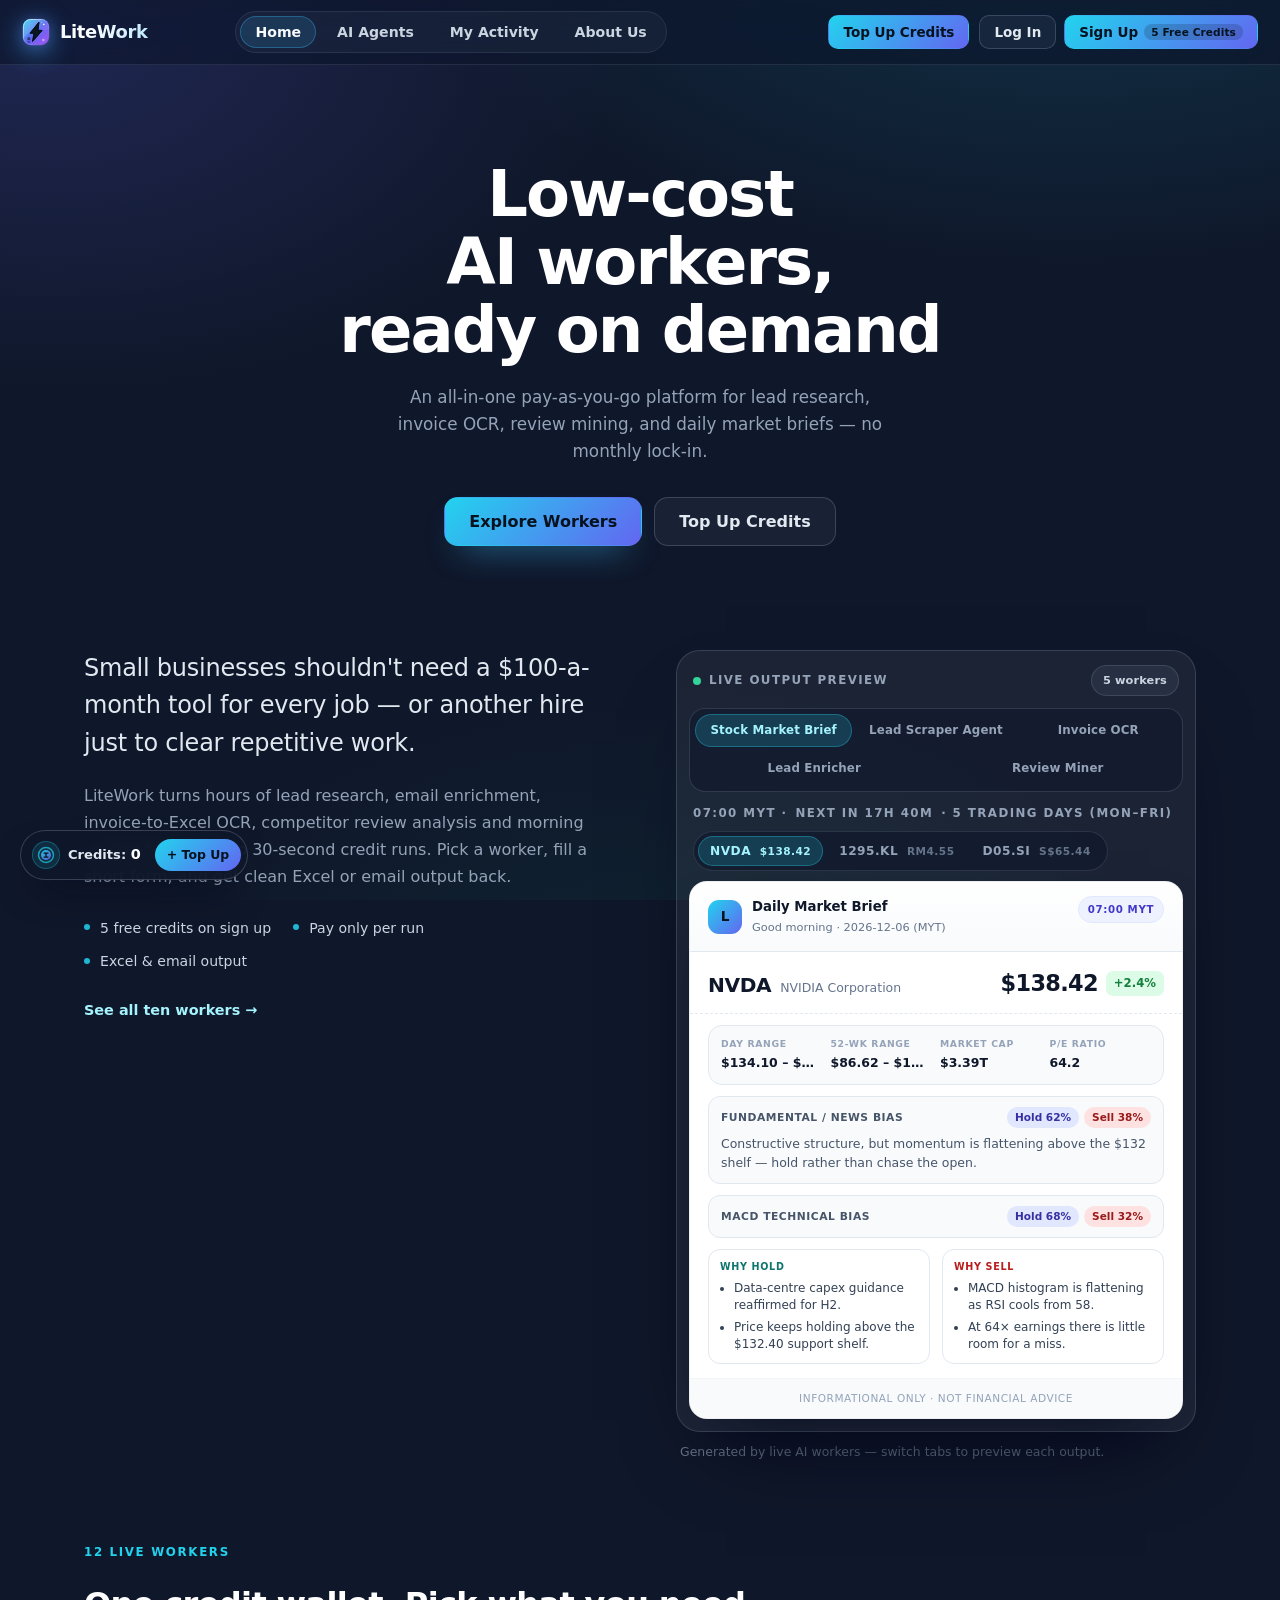
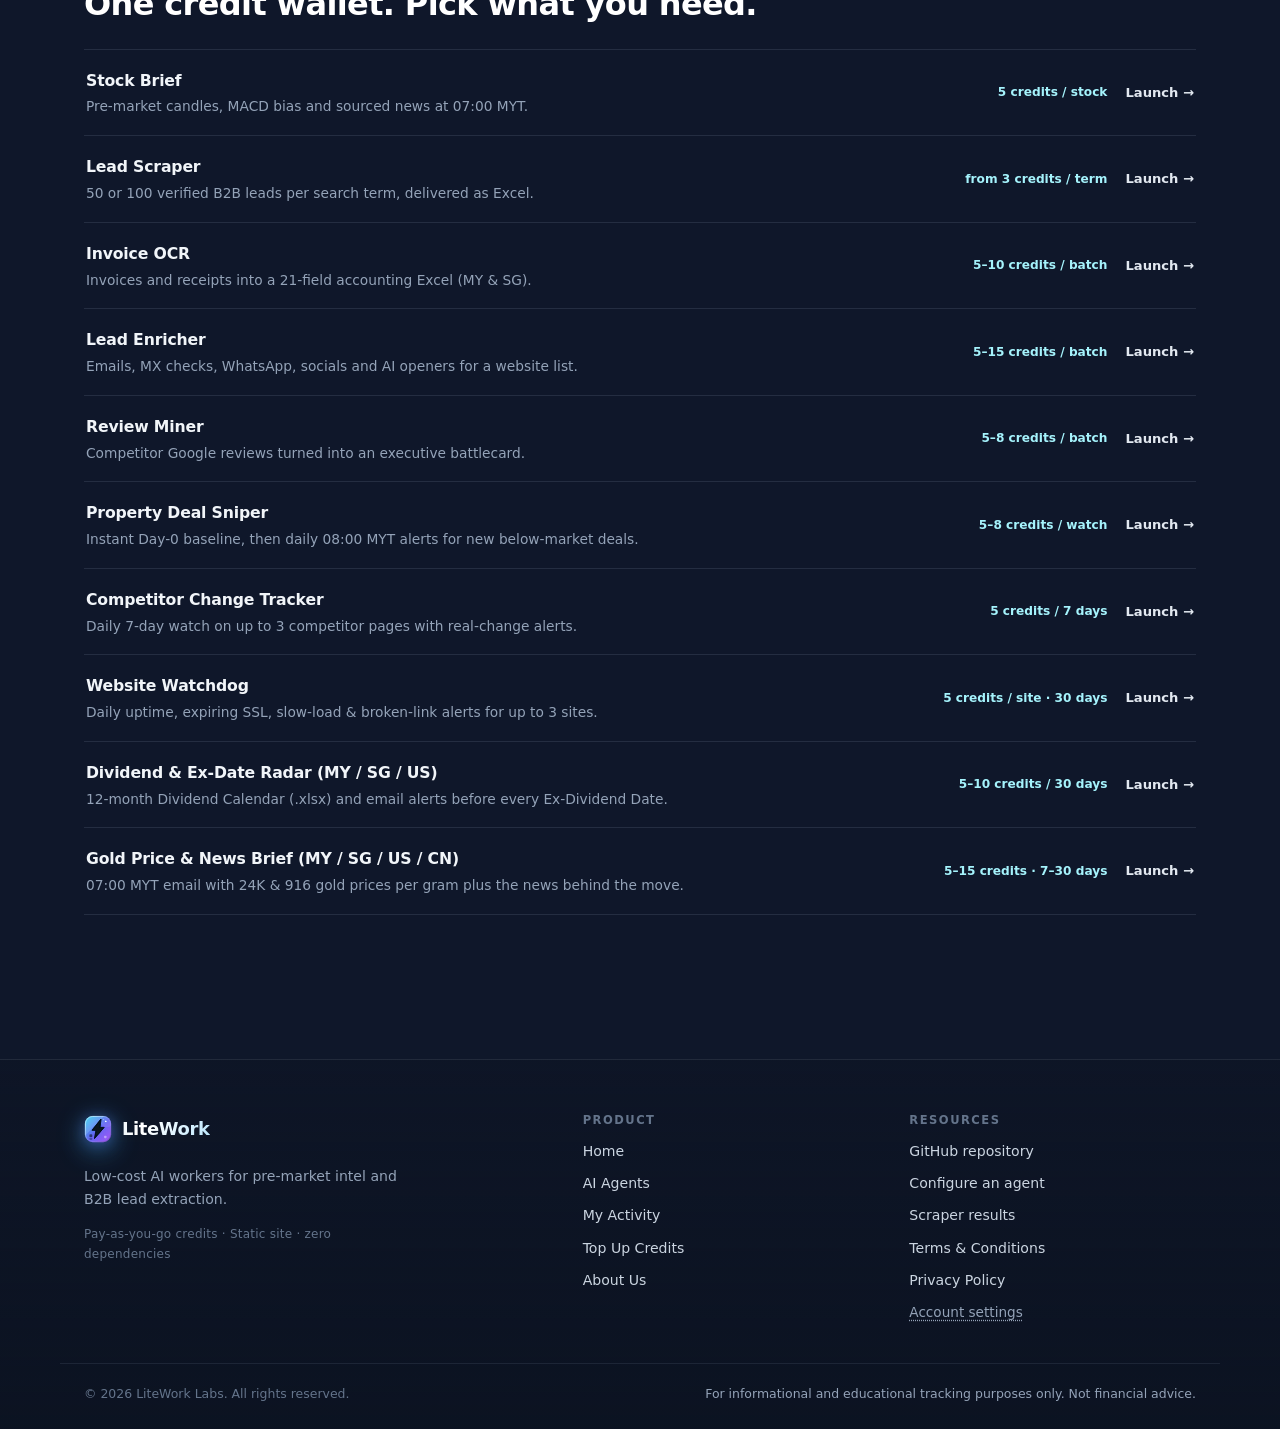
==== index.html @ c4872428 "Add Worker #12 Packaging & Shelf QC Sentinel (v60)" ====
<!DOCTYPE html>
<html lang="en">
<head>
  <meta charset="UTF-8" />
  <meta name="viewport" content="width=device-width, initial-scale=1.0, maximum-scale=1.0, user-scalable=no" />
  <title>LiteWork — Your Low-Cost AI Workforce</title>
  <meta name="description" content="LiteWork gives you five low-cost AI workers pay-as-you-go: a 07:00 MYT stock brief, a B2B lead scraper, invoice OCR, a website/email lead enricher and a competitor review miner. Credits from $5 USD, never expire." />
  <meta name="theme-color" content="#0F172A" />
  <meta property="og:title" content="LiteWork — Your Low-Cost AI Workforce" />
  <meta property="og:description" content="Five live AI workers: a 07:00 MYT stock brief, a B2B Excel lead scraper, an Invoice OCR agent, a Website & Email Lead Enricher and a Competitor Review Miner. Pay as you go with credits." />
  <meta property="og:type" content="website" />
  <link rel="stylesheet" href="styles.css?v=60" />
  <link rel="icon" href="data:image/svg+xml,%3Csvg xmlns='http://www.w3.org/2000/svg' viewBox='0 0 32 32'%3E%3Cdefs%3E%3ClinearGradient id='g' x1='0' y1='0' x2='1' y2='1'%3E%3Cstop offset='0' stop-color='%2322D3EE'/%3E%3Cstop offset='0.52' stop-color='%236366F1'/%3E%3Cstop offset='1' stop-color='%23A855F7'/%3E%3C/linearGradient%3E%3C/defs%3E%3Crect x='1' y='1' width='30' height='30' rx='9' fill='url(%23g)'/%3E%3Cpath d='M19.4 4.6 9.2 17.4h4.55L12 26.9 23 14.2h-4.7z' fill='%2307131F'/%3E%3Ccircle cx='24.9' cy='7.4' r='1.05' fill='%23E0F2FE'/%3E%3C/svg%3E" />
</head>
<body>
  <a class="skip-link" href="#main">Skip to content</a>

  <!-- ======================================================================
       Shared SVG definitions
       ====================================================================== -->
  <svg class="svg-sprite" aria-hidden="true" focusable="false" width="0" height="0">
    <defs>
      <linearGradient id="brandGrad" x1="0" y1="0" x2="1" y2="1">
        <stop offset="0" stop-color="#22D3EE" />
        <stop offset="1" stop-color="#6366F1" />
      </linearGradient>
      <linearGradient id="mascotHead" x1="0" y1="0" x2="0" y2="1">
        <stop offset="0" stop-color="#22314A" />
        <stop offset="1" stop-color="#0B1220" />
      </linearGradient>
      <linearGradient id="mascotRim" x1="0" y1="0" x2="1" y2="1">
        <stop offset="0" stop-color="#22D3EE" />
        <stop offset="0.55" stop-color="#6366F1" />
        <stop offset="1" stop-color="#10B981" />
      </linearGradient>
      <radialGradient id="mascotEye" cx="0.5" cy="0.32" r="0.78">
        <stop offset="0" stop-color="#ECFEFF" />
        <stop offset="0.55" stop-color="#22D3EE" />
        <stop offset="1" stop-color="#0EA5E9" />
      </radialGradient>
      <linearGradient id="goldGrad" x1="0" y1="0" x2="1" y2="0">
        <stop offset="0" stop-color="#F59E0B" />
        <stop offset="1" stop-color="#FCD34D" />
      </linearGradient>
      <!-- LiteWork mark: aurora glass tile + launched spark bolt -->
      <linearGradient id="lwTileGrad" x1="0" y1="0" x2="1" y2="1">
        <stop offset="0" stop-color="#22D3EE" />
        <stop offset="0.52" stop-color="#6366F1" />
        <stop offset="1" stop-color="#A855F7" />
      </linearGradient>
      <linearGradient id="lwRimGrad" x1="0" y1="0" x2="1" y2="1">
        <stop offset="0" stop-color="#F0FDFF" stop-opacity="0.9" />
        <stop offset="0.55" stop-color="#F0FDFF" stop-opacity="0.14" />
        <stop offset="1" stop-color="#0B1220" stop-opacity="0.35" />
      </linearGradient>
      <radialGradient id="lwSparkGrad" cx="0.5" cy="0.4" r="0.72">
        <stop offset="0" stop-color="#FFFFFF" />
        <stop offset="0.6" stop-color="#E0F2FE" />
        <stop offset="1" stop-color="#7DD3FC" stop-opacity="0.2" />
      </radialGradient>
      <filter id="lwMarkGlow" x="-40%" y="-40%" width="180%" height="180%">
        <feGaussianBlur stdDeviation="0.9" result="lwBlur" />
        <feMerge>
          <feMergeNode in="lwBlur" />
          <feMergeNode in="SourceGraphic" />
        </feMerge>
      </filter>
      <clipPath id="lwTileClip">
        <rect x="1" y="1" width="30" height="30" rx="9" />
      </clipPath>

      <symbol id="liteworkMark" viewBox="0 0 32 32">
        <rect x="1" y="1" width="30" height="30" rx="9" fill="url(#lwTileGrad)" />
        <g clip-path="url(#lwTileClip)">
          <path d="M1 13C1 6.4 6.4 1 13 1h10L1 24Z" fill="#FFFFFF" opacity="0.16" />
          <circle cx="26" cy="6.5" r="7.5" fill="#FFFFFF" opacity="0.08" />
        </g>
        <rect x="1.6" y="1.6" width="28.8" height="28.8" rx="8.4" fill="none" stroke="url(#lwRimGrad)" stroke-width="1" />
        <path d="M19.4 4.6 9.2 17.4h4.55L12 26.9 23 14.2h-4.7z"
              fill="#07131F" stroke="#07131F" stroke-width="0.8" stroke-linejoin="round"
              filter="url(#lwMarkGlow)" />
        <circle cx="24.9" cy="7.4" r="1.05" fill="url(#lwSparkGrad)" />
        <circle cx="22.5" cy="4.8" r="0.55" fill="#E0F2FE" opacity="0.9" />
        <rect x="6.2" y="21.9" width="3.3" height="3.3" rx="1.05" fill="#07131F" opacity="0.6" />
        <rect x="6.2" y="26" width="3.3" height="2.5" rx="0.95" fill="#07131F" opacity="0.34" />
        <rect x="22.9" y="23.6" width="2.9" height="2.9" rx="0.95" fill="#FFFFFF" opacity="0.42" />
      </symbol>
      <filter id="mascotGlow" x="-60%" y="-60%" width="220%" height="220%">
        <feGaussianBlur stdDeviation="2.4" result="blur" />
        <feMerge>
          <feMergeNode in="blur" />
          <feMergeNode in="SourceGraphic" />
        </feMerge>
      </filter>
    </defs>
  </svg>

  <!-- ======================================================================
       Sticky glass navbar
       ====================================================================== -->
  <header class="navbar" id="navbar">
    <div class="nav-inner">
      <a class="brand" href="#home" aria-label="LiteWork — home">
        <span class="brand-mark" aria-hidden="true">
          <svg viewBox="0 0 32 32" width="28" height="28">
            <use href="#liteworkMark"></use>
          </svg>
        </span>
        <span class="brand-text">LiteWork</span>
      </a>

      <nav class="nav-links" id="navLinks" aria-label="Primary">
        <a class="nav-link" href="#home" data-route="home">Home</a>
        <a class="nav-link" href="#agents" data-route="agents">AI Agents</a>
        <a class="nav-link" href="#plans" data-route="plans">My Activity</a>
        <a class="nav-link" href="#about" data-route="about">About Us</a>
        <a class="btn btn-primary btn-sm nav-cta-mobile" href="#topup">Top Up Credits</a>
      </nav>

      <div class="nav-actions">
        <a class="btn btn-primary btn-sm nav-cta" href="#topup">Top Up Credits</a>
        <button class="nav-toggle" id="navToggle" type="button" aria-label="Toggle navigation" aria-expanded="false" aria-controls="navLinks">
          <span></span><span></span><span></span>
        </button>

        <!-- Profile UI is deliberately the rightmost header item. -->
        <div class="profile-slot" id="profileSlot">
          <div class="auth-guest" id="authGuest">
            <button type="button" class="btn btn-ghost btn-sm auth-login-btn" data-auth-open="login">Log In</button>
            <button type="button" class="btn btn-primary btn-sm auth-signup-btn" data-auth-open="register">
              Sign Up
              <span class="auth-signup-free">5 Free Credits</span>
            </button>
          </div>

          <div class="auth-user" id="authUser" hidden>
            <button type="button" class="user-pill" id="accountPill" aria-haspopup="dialog" aria-label="Open profile and account settings">
              <span class="user-avatar" id="navAvatar" aria-hidden="true"></span>
              <span class="user-meta">
                <strong id="navUserName">Account</strong>
              </span>
              <span class="user-credit-badge" id="navCreditBadge">
                Credits <strong data-credit-count>0</strong>
              </span>
              <span class="user-chevron" aria-hidden="true">⌄</span>
            </button>
          </div>
        </div>
      </div>
    </div>
  </header>

  <main id="main" tabindex="-1">
    <!-- ====================================================================
         VIEW · HOME
         ==================================================================== -->
    <section class="view is-active" data-view="home" id="view-home">
      <!-- TEMPLATE 1 · original Home layout. Switch CONFIG.HOME_TEMPLATE to
           'template1' in config.js to restore this instantly. -->
      <div id="homeTemplate1" data-home-template="template1" hidden>
      <div class="hero">
        <div class="container hero-grid">
          <div class="hero-copy">
            <span class="badge-live">
              <span class="live-dot" aria-hidden="true"></span>
              <strong>5 Live Agents Ready</strong>
              <span class="badge-divider" aria-hidden="true">|</span>
              Pay-as-you-go credits
            </span>

            <h1>Your low-cost AI workforce,<br /><span class="text-grad">on demand.</span></h1>

            <p class="lead">
              Low-cost, pay-as-you-go AI workers for the repetitive back-office — lead research,
              email enrichment, invoice-to-Excel OCR, competitor review analysis and daily stock
              briefs. No hiring, no monthly SaaS retainers.
            </p>

            <div class="hero-cta">
              <a class="btn btn-primary btn-lg" href="#agents">Explore Agents</a>
              <a class="btn btn-ghost btn-lg" href="#topup">Top Up Credits</a>
            </div>

            <ul class="hero-trust">
              <li>
                <svg viewBox="0 0 20 20" width="16" height="16" aria-hidden="true"><path d="M4 10.5l4 4 8-8" fill="none" stroke="#34D399" stroke-width="2.2" stroke-linecap="round" stroke-linejoin="round"/></svg>
                5 AI workers live
              </li>
              <li>
                <svg viewBox="0 0 20 20" width="16" height="16" aria-hidden="true"><path d="M4 10.5l4 4 8-8" fill="none" stroke="#34D399" stroke-width="2.2" stroke-linecap="round" stroke-linejoin="round"/></svg>
                Credits never expire
              </li>
              <li>
                <svg viewBox="0 0 20 20" width="16" height="16" aria-hidden="true"><path d="M4 10.5l4 4 8-8" fill="none" stroke="#34D399" stroke-width="2.2" stroke-linecap="round" stroke-linejoin="round"/></svg>
                Email + Excel output
              </li>
            </ul>
          </div>

          <div class="hero-visual" data-home-preview-mount="template1">
            <div class="preview-shell" id="homePreviewHost">
              <div class="preview-head">
                <span class="preview-label"><span class="live-dot" aria-hidden="true"></span> Live output preview</span>
                <span class="mini-pill">5 workers</span>
              </div>

              <div class="home-tabs" role="tablist" aria-label="Agent output preview">
                <button type="button" class="home-tab is-active" data-home-tab="stock" role="tab" aria-selected="true">Stock Market Brief</button>
                <button type="button" class="home-tab" data-home-tab="scraper" role="tab" aria-selected="false">Lead Scraper Agent</button>
                <button type="button" class="home-tab" data-home-tab="invoice" role="tab" aria-selected="false">Invoice OCR</button>
                <button type="button" class="home-tab" data-home-tab="enricher" role="tab" aria-selected="false">Lead Enricher</button>
                <button type="button" class="home-tab" data-home-tab="review" role="tab" aria-selected="false">Review Miner</button>
              </div>

              <div class="preview-body">
              <div class="home-pane" data-home-pane="stock">
                <div class="preview-subhead">
                  <span class="preview-label">07:00 MYT · <span id="nextBriefIn">next brief soon</span> · 5 trading days (Mon–Fri)</span>
                  <div class="brief-tabs" role="tablist" aria-label="Preview a ticker">
                    <button type="button" class="brief-tab is-active" data-preview-tab="NVDA" role="tab" aria-selected="true">NVDA <span class="brief-tab-price">$138.42</span></button>
                    <button type="button" class="brief-tab" data-preview-tab="1295.KL" role="tab" aria-selected="false">1295.KL <span class="brief-tab-price">RM4.55</span></button>
                    <button type="button" class="brief-tab" data-preview-tab="D05.SI" role="tab" aria-selected="false">D05.SI <span class="brief-tab-price">S$65.44</span></button>
                  </div>
                </div>
                <div id="homeBrief" aria-live="polite"></div>
              </div>

              <div class="home-pane" data-home-pane="scraper" hidden>
                <div class="home-scrape">
                  <div class="home-scrape-head">
                    <div class="home-scrape-title">
                      <strong>LiteWork_Leads_sample.xlsx</strong>
                      <span>50–100 leads/term · up to 500 · 4 columns</span>
                    </div>
                    <span class="mini-pill mini-pill-emerald">100% · ready</span>
                  </div>
                  <div class="home-progress"><span></span></div>
                  <div class="table-scroll">
                    <table class="leads-table home-leads">
                      <thead>
                        <tr>
                          <th>Company Name</th><th>Phone Number</th><th>Website</th><th>City</th>
                        </tr>
                      </thead>
                      <tbody>
                        <tr><td class="cell-strong">Meridian Precision Sdn Bhd</td><td>+60 3 2288 4410</td><td>meridianprecision.com.my</td><td>Shah Alam</td></tr>
                        <tr><td class="cell-strong">Apex CNC Machining</td><td>+60 4 615 2200</td><td>apexcnc.com.my</td><td>Penang</td></tr>
                        <tr><td class="cell-strong">Summit Automation</td><td>+60 3 7721 9080</td><td>summitauto.com.my</td><td>Kuala Lumpur</td></tr>
                        <tr><td class="cell-strong">Cobalt Packaging Works</td><td>+60 7 558 3140</td><td>cobaltpack.com.my</td><td>Johor Bahru</td></tr>
                        <tr><td class="cell-strong">Lumen Medical Supply</td><td>+60 3 6201 4477</td><td>lumenmed.com.my</td><td>Petaling Jaya</td></tr>
                      </tbody>
                    </table>
                  </div>
                  <p class="preview-fine">5 of 500 rows · 50–100 leads per term · downloads as .xlsx</p>
                </div>
              </div>

              <div class="home-pane" data-home-pane="invoice" hidden>
                <div class="home-scrape">
                  <div class="home-scrape-head">
                    <div class="home-scrape-title">
                      <strong>LiteWork_Xero_Bills_sample.xlsx</strong>
                      <span>Sample for Xero Bills Import</span>
                      <span class="home-scrape-meta">11 Xero columns · Single sheet (also supports Standard 21-field MY/SG & SQL Account / AutoCount)</span>
                    </div>
                    <span class="mini-pill mini-pill-emerald">Xero ready</span>
                  </div>
                  <div class="home-progress"><span></span></div>
                  <div class="table-scroll">
                    <table class="leads-table home-leads xero-home-table">
                      <thead>
                        <tr>
                          <th>*ContactName</th><th>*InvoiceNumber</th><th>*InvoiceDate</th><th>*DueDate</th><th>Reference</th><th>*Description</th><th>*Quantity</th><th>*UnitAmount</th><th>*TaxType</th><th>Currency</th>
                        </tr>
                      </thead>
                      <tbody>
                        <tr><td class="cell-strong">Apex Packaging Sdn Bhd</td><td>INV-2026-001</td><td>2026-11-10</td><td>2026-12-10</td><td>PO-LW-8801</td><td>Corrugated Shipping Box (Carton of 50)</td><td>10</td><td>85.00</td><td>SST @ 8%</td><td>MYR</td></tr>
                        <tr><td class="cell-strong">CloudNova Technologies Pte Ltd</td><td>CNV-2026-4419</td><td>2026-11-15</td><td>2026-11-15</td><td>PO-LW-8812</td><td>Managed Cloud VPS Cluster (Monthly)</td><td>1</td><td>240.00</td><td>GST @ 9%</td><td>SGD</td></tr>
                        <tr><td class="cell-strong">CloudNova Technologies Pte Ltd</td><td>CNV-2026-4419</td><td>2026-11-15</td><td>2026-11-15</td><td>PO-LW-8812</td><td>Discount / Rounding</td><td>1</td><td>-20.00</td><td>Tax Exempt</td><td>SGD</td></tr>
                        <tr><td class="cell-strong">Pacific Tech Solutions LLC</td><td>PT-2026-9032</td><td>2026-11-19</td><td>2026-12-19</td><td>PO-US-2026-17</td><td>Enterprise API License (Annual)</td><td>1</td><td>490.00</td><td>Zero Rated</td><td>USD</td></tr>
                      </tbody>
                    </table>
                  </div>
                  <p class="preview-fine">Sample output for Xero use · Switch to Standard or SQL Account / AutoCount in the launcher</p>
                </div>
              </div>

              <div class="home-pane" data-home-pane="enricher" hidden>
                <div class="home-scrape">
                  <div class="home-scrape-head">
                    <div class="home-scrape-title">
                      <strong>LiteWork_Enriched_Leads_sample.xlsx</strong>
                      <span>120 sites · +10 columns · 1.4 MB</span>
                    </div>
                    <span class="mini-pill mini-pill-emerald">100% · ready</span>
                  </div>
                  <div class="home-progress"><span></span></div>
                  <div class="table-scroll">
                    <table class="leads-table home-leads">
                      <thead>
                        <tr>
                          <th>Company</th><th>Website Status</th><th>Primary Email</th><th>MX Verified</th><th>WhatsApp Link</th><th>Outreach Opener</th>
                        </tr>
                      </thead>
                      <tbody>
                        <tr><td class="cell-strong">Meridian Precision Sdn Bhd</td><td>Live</td><td>sales@meridianprecision.com.my</td><td>Valid MX</td><td>wa.me/60123884410</td><td>Cut packaging lead times…</td></tr>
                        <tr><td class="cell-strong">Apex CNC Machining</td><td>Live</td><td>enquiry@apexcnc.com.my</td><td>Valid MX</td><td>wa.me/60162207712</td><td>Hold tighter tolerances…</td></tr>
                        <tr><td class="cell-strong">Summit Automation</td><td>Live</td><td>hello@summitauto.com.my</td><td>Valid MX</td><td>—</td><td>Automate your line…</td></tr>
                        <tr><td class="cell-strong">Cobalt Packaging Works</td><td>Live</td><td>—</td><td>No MX</td><td>—</td><td>—</td></tr>
                        <tr><td class="cell-strong">Lumen Medical Supply</td><td>Live</td><td>procurement@lumenmed.com.my</td><td>Valid MX</td><td>wa.me/60114029981</td><td>Faster medical supply…</td></tr>
                      </tbody>
                    </table>
                  </div>
                  <p class="preview-fine">5 of 120 rows · downloads as .xlsx</p>
                </div>
              </div>

              <div class="home-pane" data-home-pane="review" hidden>
                <div class="home-scrape">
                  <div class="home-scrape-head">
                    <div class="home-scrape-title">
                      <strong>LiteWork_Review_Battlecard_sample.xlsx</strong>
                      <span>4 competitors · 3 sheets · 812 reviews</span>
                    </div>
                    <span class="mini-pill mini-pill-emerald">100% · ready</span>
                  </div>
                  <div class="home-progress"><span></span></div>
                  <div class="table-scroll">
                    <table class="leads-table home-leads">
                      <thead>
                        <tr>
                          <th>Competitor</th><th>Avg Rating</th><th>Top Complaint Themes</th><th>Biggest Vulnerability</th><th>Sales Counter-Pitch</th>
                        </tr>
                      </thead>
                      <tbody>
                        <tr><td class="cell-strong">ABC Dental Clinic</td><td>3.9★</td><td>Long waits · Price shocks</td><td>No transparent quotes</td><td>Fixed-price plans up front</td></tr>
                        <tr><td class="cell-strong">Bright Smile JB</td><td>4.1★</td><td>Rushed consults</td><td>Weak follow-up</td><td>Free 14-day review</td></tr>
                        <tr><td class="cell-strong">SmileWorks Lab</td><td>3.6★</td><td>Hidden lab fees</td><td>Billing surprises</td><td>All-inclusive pricing</td></tr>
                        <tr><td class="cell-strong">City Dental Group</td><td>4.4★</td><td>Weekend unavailability</td><td>No weekend slots</td><td>Saturday openings</td></tr>
                      </tbody>
                    </table>
                  </div>
                  <p class="preview-fine">4 of 4 competitors · downloads as .xlsx</p>
                </div>
              </div>
              </div>
            </div>
            <p class="preview-note">Generated by live AI workers — switch tabs to preview each output.</p>
          </div>
        </div>
      </div>

      <div class="container">
        <div class="stats-band">
          <div class="stat">
            <span class="stat-value">5</span>
            <span class="stat-label">Live agents</span>
          </div>
          <div class="stat">
            <span class="stat-value">07:00</span>
            <span class="stat-label">MYT brief</span>
          </div>
          <div class="stat">
            <span class="stat-value">500</span>
            <span class="stat-label">Leads per run</span>
          </div>
          <div class="stat">
            <span class="stat-value">5–15 <em>credits</em></span>
            <span class="stat-label">Per run</span>
          </div>
        </div>
      </div>

      <section class="section" aria-labelledby="whatTitle">
        <div class="container">
          <div class="section-head">
            <span class="eyebrow">What LiteWork is · Why LiteWork</span>
            <h2 id="whatTitle">AI workers for the repetitive back-office.</h2>
            <p>
              LiteWork gives you a small roster of specialized AI workers you pay for by the task —
              lead research, email enrichment, invoice-to-Excel OCR, competitor review analysis and
              daily stock briefs. Hire them in seconds, get structured results back by email and
              Excel, and never sign up for a monthly SaaS retainer again.
            </p>
          </div>

          <div class="why-grid">
            <article class="why-card">
              <span class="why-icon" aria-hidden="true">💳</span>
              <h3>Pay Only When You Run</h3>
              <p>No monthly subscriptions or auto-renewals — and your credits never expire.</p>
            </article>
            <article class="why-card">
              <span class="why-icon" aria-hidden="true">⚡</span>
              <h3>Hours of Manual Work in Minutes</h3>
              <p>Turn messy PDFs, Google Maps searches and websites into clean Excel sheets.</p>
            </article>
            <article class="why-card">
              <span class="why-icon" aria-hidden="true">🧩</span>
              <h3>Zero Prompt Engineering</h3>
              <p>Fill in a 30-second form and get structured <code>.xlsx</code> files emailed straight to your inbox.</p>
            </article>
            <article class="why-card">
              <span class="why-icon" aria-hidden="true">🎁</span>
              <h3>Start Free</h3>
              <p>Every new account gets 5 free credits to test any worker.</p>
            </article>
          </div>
        </div>
      </section>

      <section class="section" aria-labelledby="howTitle">
        <div class="container">
          <div class="section-head">
            <span class="eyebrow">How it works</span>
            <h2 id="howTitle">Any agent in three steps.</h2>
            <p>Credits are the only currency. No subscriptions.</p>
          </div>

          <div class="steps-grid steps-grid-3">
            <article class="step-card">
              <span class="step-index">01</span>
              <span class="step-icon" aria-hidden="true">
                <svg viewBox="0 0 24 24" width="22" height="22" fill="none" stroke="#22D3EE" stroke-width="1.8" stroke-linecap="round" stroke-linejoin="round">
                  <rect x="3" y="6" width="18" height="13" rx="3" /><path d="M3 10h18" /><circle cx="17" cy="14.5" r="1.4" />
                </svg>
              </span>
              <h3>Top up credits</h3>
              <p>Buy any USD pack once.</p>
              <span class="mini-pill">From $5</span>
            </article>

            <article class="step-card">
              <span class="step-index">02</span>
              <span class="step-icon" aria-hidden="true">
                <svg viewBox="0 0 24 24" width="22" height="22" fill="none" stroke="#818CF8" stroke-width="1.8" stroke-linecap="round" stroke-linejoin="round">
                  <path d="M4 7h16M4 12h16M4 17h16" /><circle cx="8" cy="7" r="2" /><circle cx="15" cy="12" r="2" /><circle cx="10" cy="17" r="2" />
                </svg>
              </span>
              <h3>Pick an agent</h3>
              <p>Tickers, terms, invoices or competitor URLs.</p>
              <span class="mini-pill">5 live agents</span>
            </article>

            <article class="step-card">
              <span class="step-index">03</span>
              <span class="step-icon" aria-hidden="true">
                <svg viewBox="0 0 24 24" width="22" height="22" fill="none" stroke="#34D399" stroke-width="1.8" stroke-linecap="round" stroke-linejoin="round">
                  <rect x="3" y="5" width="18" height="14" rx="2.5" /><path d="M3.5 6.5L12 13l8.5-6.5" />
                </svg>
              </span>
              <h3>Receive output</h3>
              <p>07:00 MYT email or .xlsx.</p>
              <span class="mini-pill">Email + Excel</span>
            </article>
          </div>
        </div>
      </section>

      <div class="container">
        <div class="cta-band">
          <div>
            <h2>Five agents. One credit wallet.</h2>
            <p>Start with $5. Add agents when the workload grows.</p>
          </div>
          <div class="cta-band-actions">
            <a class="btn btn-primary btn-lg" href="#agents">Explore Agents</a>
            <a class="btn btn-ghost btn-lg" href="#topup">Top Up Credits</a>
          </div>
        </div>
      </div>
      </div><!-- /homeTemplate1 -->

      <!-- TEMPLATE 2 · calm editorial layout (default via CONFIG.HOME_TEMPLATE) -->
      <div id="homeTemplate2" data-home-template="template2" hidden>
        <section class="home2-hero">
          <div class="container home2-hero-inner">
            <h1 class="home2-title">Low-cost AI workers,<br />ready on demand</h1>
            <p class="home2-lede">
              An all-in-one pay-as-you-go platform for lead research, invoice OCR,
              review mining, and daily market briefs — no monthly lock-in.
            </p>
            <div class="home2-cta">
              <a class="btn btn-primary btn-lg" href="#agents">Explore Workers</a>
              <a class="btn btn-ghost btn-lg" href="#topup">Top Up Credits</a>
            </div>
          </div>
        </section>

        <section class="home2-split">
          <div class="container home2-split-grid">
            <div class="home2-prose">
              <p class="home2-lead">
                Small businesses shouldn't need a $100-a-month tool for every job — or another
                hire just to clear repetitive work.
              </p>
              <p class="home2-body">
                LiteWork turns hours of lead research, email enrichment, invoice-to-Excel OCR,
                competitor review analysis and morning market tracking into 30-second credit
                runs. Pick a worker, fill a short form, and get clean Excel or email output back.
              </p>
              <ul class="home2-facts">
                <li>5 free credits on sign up</li>
                <li>Pay only per run</li>
                <li>Excel & email output</li>
              </ul>
              <a class="home2-textlink" href="#agents">See all ten workers →</a>
            </div>

            <div class="home2-preview">
              <div data-home-preview-mount="template2"></div>
              <p class="preview-note home2-preview-note">
                Generated by live AI workers — switch tabs to preview each output.
              </p>
            </div>
          </div>
        </section>

        <section class="home2-index">
          <div class="container">
            <div class="home2-index-head">
              <span class="eyebrow">12 Live Workers</span>
              <h2>One credit wallet. Pick what you need.</h2>
            </div>

            <ul class="home2-worker-list">
              <li>
                <div class="home2-worker-copy">
                  <strong>Stock Brief</strong>
                  <span>Pre-market candles, MACD bias and sourced news at 07:00 MYT.</span>
                </div>
                <span class="home2-cost">5 credits / stock</span>
                <a class="home2-launch" href="#agents">Launch →</a>
              </li>
              <li>
                <div class="home2-worker-copy">
                  <strong>Lead Scraper</strong>
                  <span>50 or 100 verified B2B leads per search term, delivered as Excel.</span>
                </div>
                <span class="home2-cost">from 3 credits / term</span>
                <a class="home2-launch" href="#agents">Launch →</a>
              </li>
              <li>
                <div class="home2-worker-copy">
                  <strong>Invoice OCR</strong>
                  <span>Invoices and receipts into a 21-field accounting Excel (MY & SG).</span>
                </div>
                <span class="home2-cost">5–10 credits / batch</span>
                <a class="home2-launch" href="#agents">Launch →</a>
              </li>
              <li>
                <div class="home2-worker-copy">
                  <strong>Lead Enricher</strong>
                  <span>Emails, MX checks, WhatsApp, socials and AI openers for a website list.</span>
                </div>
                <span class="home2-cost">5–15 credits / batch</span>
                <a class="home2-launch" href="#agents">Launch →</a>
              </li>
              <li>
                <div class="home2-worker-copy">
                  <strong>Review Miner</strong>
                  <span>Competitor Google reviews turned into an executive battlecard.</span>
                </div>
                <span class="home2-cost">5–8 credits / batch</span>
                <a class="home2-launch" href="#agents">Launch →</a>
              </li>
              <li>
                <div class="home2-worker-copy">
                  <strong>Property Deal Sniper</strong>
                  <span>Instant Day-0 baseline, then daily 08:00 MYT alerts for new below-market deals.</span>
                </div>
                <span class="home2-cost">5–8 credits / watch</span>
                <a class="home2-launch" href="#agents">Launch →</a>
              </li>
              <li>
                <div class="home2-worker-copy">
                  <strong>Competitor Change Tracker</strong>
                  <span>Daily 7-day watch on up to 3 competitor pages with real-change alerts.</span>
                </div>
                <span class="home2-cost">5 credits / 7 days</span>
                <a class="home2-launch" href="#agents">Launch →</a>
              </li>
              <li>
                <div class="home2-worker-copy">
                  <strong>Website Watchdog</strong>
                  <span>Daily uptime, expiring SSL, slow-load &amp; broken-link alerts for up to 3 sites.</span>
                </div>
                <span class="home2-cost">5 credits / site · 30 days</span>
                <a class="home2-launch" href="#agents">Launch →</a>
              </li>
              <li>
                <div class="home2-worker-copy">
                  <strong>Dividend &amp; Ex-Date Radar (MY / SG / US)</strong>
                  <span>12-month Dividend Calendar (.xlsx) and email alerts before every Ex-Dividend Date.</span>
                </div>
                <span class="home2-cost">5–10 credits / 30 days</span>
                <a class="home2-launch" href="#agents">Launch →</a>
              </li>
              <li>
                <div class="home2-worker-copy">
                  <strong>Gold Price & News Brief (MY / SG / US / CN)</strong>
                  <span>07:00 MYT email with 24K & 916 gold prices per gram plus the news behind the move.</span>
                </div>
                <span class="home2-cost">5–15 credits · 7–30 days</span>
                <a class="home2-launch" href="#agents">Launch →</a>
              </li>
            </ul>
          </div>
        </section>
      </div><!-- /homeTemplate2 -->

      <!-- TEMPLATE 3 · high-craft product-first layout (default via CONFIG.HOME_TEMPLATE) -->
      <div id="homeTemplate3" data-home-template="template3" hidden>
        <section class="t3-hero">
          <div class="container t3-hero-inner">
            <div class="t3-kicker">
              <span class="t3-dot" aria-hidden="true"></span>
              <span>Pay-as-you-go AI workforce · 12 live workers</span>
            </div>

            <h1 class="t3-title">
              Specialized AI workers,<br />
              <span class="t3-title-muted">paid only by the run.</span>
            </h1>

            <p class="t3-lede">
              Run B2B lead scraping, email enrichment, invoice-to-Excel OCR, review mining,
              property deal alerts, and morning stock briefs in 30 seconds — with zero monthly lock-in.
            </p>

            <div class="t3-actions">
              <a class="btn btn-primary btn-lg t3-cta-primary" href="#agents">Explore 10 Workers</a>
              <button type="button" class="btn btn-ghost btn-lg t3-cta-secondary t3-btn-guest" data-auth-open="register">Start with 5 Free Credits</button>
              <a class="btn btn-ghost btn-lg t3-cta-secondary t3-btn-authed" href="#topup">Top Up Credits</a>
              <a class="t3-cta-link t3-btn-guest" href="#topup">Top Up Credits →</a>
            </div>

            <ul class="t3-proof" aria-label="Platform highlights">
              <li>12 Live Workers</li>
              <li>No Monthly Lock-In</li>
              <li>Excel &amp; Email Output</li>
              <li>Credits Never Expire</li>
            </ul>
          </div>
        </section>

        <section class="t3-showcase" aria-label="Interactive live output preview">
          <div class="container">
            <div class="t3-window">
              <div class="t3-window-bar">
                <div class="t3-window-dots" aria-hidden="true">
                  <span></span><span></span><span></span>
                </div>
                <span class="t3-window-title">litework.output — live format preview</span>
                <span class="t3-window-meta">5 workers · .xlsx &amp; email</span>
              </div>
              <div class="t3-window-body" data-home-preview-mount="template3"></div>
            </div>
            <p class="t3-window-foot">
              Real formats delivered by LiteWork workers — switch tabs above to inspect US, Bursa MY &amp; SGX stock briefs, B2B lead workbooks, Xero-ready invoices, enriched domains, and competitor battlecards.
            </p>
          </div>
        </section>

        <section class="t3-how" aria-label="How LiteWork works">
          <div class="container">
            <div class="t3-steps">
              <div class="t3-step">
                <span class="t3-step-num">01</span>
                <div class="t3-step-copy">
                  <h3>Pick a worker</h3>
                  <p>Choose from nine specialized runs across sales, finance, market intelligence, property, and operations.</p>
                </div>
              </div>
              <div class="t3-step">
                <span class="t3-step-num">02</span>
                <div class="t3-step-copy">
                  <h3>Configure in 30s</h3>
                  <p>Enter tickers, search terms, URLs, or drop up to 15 invoices — no prompt engineering required.</p>
                </div>
              </div>
              <div class="t3-step">
                <span class="t3-step-num">03</span>
                <div class="t3-step-copy">
                  <h3>Receive Excel &amp; Email</h3>
                  <p>Download structured <code>.xlsx</code> files immediately or receive scheduled 07:00 / 08:00 MYT briefs.</p>
                </div>
              </div>
            </div>
          </div>
        </section>

        <section class="t3-directory" aria-labelledby="t3DirTitle">
          <div class="container">
            <div class="t3-section-head">
              <div>
                <span class="t3-eyebrow">All 12 Live Workers</span>
                <h2 id="t3DirTitle">One credit wallet. Every job priced up front.</h2>
              </div>
              <a class="t3-head-link" href="#agents">View full agent cards →</a>
            </div>

            <div class="t3-bento">
              <article class="t3-card t3-card-wide">
                <div class="t3-card-top">
                  <span class="t3-cat">Market Intelligence · US / MY / SG</span>
                  <span class="t3-cost">5 cr / 5 trading days</span>
                </div>
                <h3>Stock Market News Agent</h3>
                <p>Verified pre-market candles, MACD bias, and curated news for US, Bursa Malaysia, and SGX tickers delivered at 07:00 MYT.</p>
                <div class="t3-card-foot">
                  <button type="button" class="t3-launch" data-open-stock>Launch worker →</button>
                  <a class="t3-details" href="#agents">View details</a>
                </div>
              </article>

              <article class="t3-card t3-card-wide">
                <div class="t3-card-top">
                  <span class="t3-cat">Sales &amp; Leads</span>
                  <span class="t3-cost">3–5 cr / term</span>
                </div>
                <h3>Lead Scraper Agent</h3>
                <p>Extracts 50–100 verified B2B leads per search term (up to 500 leads per run) with phone, website, and city as <code>.xlsx</code>.</p>
                <div class="t3-card-foot">
                  <button type="button" class="t3-launch" data-open-scraper>Launch worker →</button>
                  <a class="t3-details" href="#agents">View details</a>
                </div>
              </article>

              <article class="t3-card">
                <div class="t3-card-top">
                  <span class="t3-cat">Finance &amp; Accounting</span>
                  <span class="t3-cost">5–10 cr</span>
                </div>
                <h3>Invoice OCR Agent</h3>
                <p>Extracts 21 MY/SG fields from PDFs, scans, and e-Invoices with Xero Bills &amp; SQL Account / AutoCount exports.</p>
                <div class="t3-card-foot">
                  <button type="button" class="t3-launch" data-open-invoice>Launch worker →</button>
                  <a class="t3-details" href="#agents">View details</a>
                </div>
              </article>

              <article class="t3-card">
                <div class="t3-card-top">
                  <span class="t3-cat">Sales &amp; Leads</span>
                  <span class="t3-cost">5–15 cr</span>
                </div>
                <h3>Website &amp; Email Lead Enricher</h3>
                <p>Turns a website list into public emails, live MX verification, WhatsApp links, social profiles, and AI openers.</p>
                <div class="t3-card-foot">
                  <button type="button" class="t3-launch" data-open-enricher>Launch worker →</button>
                  <a class="t3-details" href="#agents">View details</a>
                </div>
              </article>

              <article class="t3-card">
                <div class="t3-card-top">
                  <span class="t3-cat">Market Intelligence</span>
                  <span class="t3-cost">5–8 cr</span>
                </div>
                <h3>Competitor Review Miner</h3>
                <p>Mines rival Google reviews into a 3-sheet Executive Battlecard with complaint themes and sales counter-pitches.</p>
                <div class="t3-card-foot">
                  <button type="button" class="t3-launch" data-open-review>Launch worker →</button>
                  <a class="t3-details" href="#agents">View details</a>
                </div>
              </article>

              <article class="t3-card">
                <div class="t3-card-top">
                  <span class="t3-cat">Property &amp; Living · MY &amp; SG</span>
                  <span class="t3-cost">5–8 cr / watch</span>
                </div>
                <h3>Property Deal Sniper</h3>
                <p>Runs an instant Day-0 market baseline Excel today, then sends daily 08:00 MYT alerts when new below-market units appear.</p>
                <div class="t3-card-foot">
                  <button type="button" class="t3-launch" data-open-property>Launch worker →</button>
                  <a class="t3-details" href="#agents">View details</a>
                </div>
              </article>

              <article class="t3-card">
                <div class="t3-card-top">
                  <span class="t3-cat">Market Intelligence</span>
                  <span class="t3-cost">5 cr / 7 days</span>
                </div>
                <h3>Competitor Change Tracker</h3>
                <p>Watches up to 3 competitor pricing or promo URLs daily for 7 days and emails a diff alert only when real changes occur.</p>
                <div class="t3-card-foot">
                  <button type="button" class="t3-launch" data-open-competitor>Launch worker →</button>
                  <a class="t3-details" href="#agents">View details</a>
                </div>
              </article>

              <article class="t3-card">
                <div class="t3-card-top">
                  <span class="t3-cat">Operations</span>
                  <span class="t3-cost">5 cr / site · 30d</span>
                </div>
                <h3>Website Watchdog</h3>
                <p>Checks up to 3 live websites daily for downtime, expiring SSL certificates, slow load times, and broken WhatsApp/checkout links.</p>
                <div class="t3-card-foot">
                  <button type="button" class="t3-launch" data-open-watchdog>Launch worker →</button>
                  <a class="t3-details" href="#agents">View details</a>
                </div>
              </article>

              <article class="t3-card">
                <div class="t3-card-top">
                  <span class="t3-cat">Market Intelligence · MY / SG / US</span>
                  <span class="t3-cost">5–10 cr · 30d</span>
                </div>
                <h3>Dividend &amp; Ex-Date Radar</h3>
                <p>Tracks MY, SG, and US holdings, builds a 12-month Dividend Calendar (.xlsx), and emails alerts before every Ex-Date.</p>
                <div class="t3-card-foot">
                  <button type="button" class="t3-launch" data-open-dividend>Launch worker →</button>
                  <a class="t3-details" href="#agents">View details</a>
                </div>
              </article>
            </div>
          </div>
        </section>

        <section class="t3-closing" aria-label="Get started">
          <div class="container">
            <div class="t3-closing-box">
              <div class="t3-closing-copy">
                <h3>Start with 5 free credits. Top up only when needed.</h3>
                <p>Credit packs begin at $5 USD for 25 credits. No monthly seats, no auto-renewal, and credits never expire.</p>
              </div>
              <div class="t3-closing-actions">
                <a class="btn btn-primary" href="#agents">Explore Workers</a>
                <a class="btn btn-ghost" href="#topup">Top Up Credits</a>
              </div>
            </div>
          </div>
        </section>
      </div><!-- /homeTemplate3 -->
    </section>

    <!-- ====================================================================
         VIEW · AGENTIC AGENT
         ==================================================================== -->
    <section class="view" data-view="agents" id="view-agents">
      <div class="container page-head">
        <span class="eyebrow">LiteWork AI workers</span>
        <h1>Twelve live workers. One credit wallet.</h1>
        <p>Pay per run with credits. No seats, no contracts.</p>
      </div>

      <div class="container agent-layout">
        <!-- Category filter pills (live counts) -->
        <div class="agent-filter" role="tablist" aria-label="Filter agents by category">
          <button type="button" class="agent-filter-pill is-active" data-agent-filter="all" role="tab" aria-selected="true">
            All <span class="agent-filter-count">12</span>
          </button>
          <button type="button" class="agent-filter-pill" data-agent-filter="sales" role="tab" aria-selected="false">
            Sales & Leads <span class="agent-filter-count">3</span>
          </button>
          <button type="button" class="agent-filter-pill" data-agent-filter="market" role="tab" aria-selected="false">
            Market Intelligence <span class="agent-filter-count">5</span>
          </button>
          <button type="button" class="agent-filter-pill" data-agent-filter="finance" role="tab" aria-selected="false">
            Finance & Accounting <span class="agent-filter-count">1</span>
          </button>
          <button type="button" class="agent-filter-pill" data-agent-filter="property" role="tab" aria-selected="false">
            Property & Living <span class="agent-filter-count">1</span>
          </button>
          <button type="button" class="agent-filter-pill" data-agent-filter="operations" role="tab" aria-selected="false">
            Operations <span class="agent-filter-count">2</span>
          </button>
        </div>

        <!-- Top-mounted 3-agents-per-page pagination (above the grid) -->
        <div class="agent-pager" id="agentPager" aria-label="Agent directory pages" hidden>
          <button type="button" class="agent-pager-btn" id="agentPrev" disabled aria-disabled="true">← Prev</button>
          <span class="agent-pager-info" id="agentPageInfo" aria-live="polite">Page 1 of 3</span>
          <div class="agent-pager-nums" id="agentPageNums"></div>
          <button type="button" class="agent-pager-btn" id="agentNext">Next →</button>
        </div>

        <div class="agent-grid" id="agentGrid">
        <!-- Row 1 · Flagship: Stock Market News Agent -->
        <article class="agent-card agent-card-featured agent-card-grid" id="stockAgentCard" data-agent-cat="market">
          <div class="agent-visual">
            <div class="agent-visual-glow" aria-hidden="true"></div>

            <!-- Cute pro-trader mascot: fedora + tie + floating candles -->
            <svg class="mascot" viewBox="0 0 210 160" role="img" aria-label="Stock Market News Agent mascot — a cute robot trader in a fedora with a floating bullish candlestick">
              <g class="mascot-bob">
                <!-- floating bullish candles -->
                <g class="mascot-candle">
                  <g stroke="#10B981" stroke-width="2" stroke-linecap="round">
                    <path d="M170 72 V58" /><path d="M180 62 V46" /><path d="M190 50 V34" />
                  </g>
                  <g fill="#10B981">
                    <rect x="166.5" y="62" width="7" height="10" rx="1.6" />
                    <rect x="176.5" y="52" width="7" height="10" rx="1.6" />
                    <rect x="186.5" y="40" width="7" height="10" rx="1.6" fill="#34D399" />
                  </g>
                  <path d="M160 88 L196 44" fill="none" stroke="#22D3EE" stroke-width="2.4" stroke-linecap="round" />
                  <path d="M196 44 L189 46 M196 44 L194 51" fill="none" stroke="#22D3EE" stroke-width="2.4" stroke-linecap="round" />
                </g>

                <!-- ears -->
                <g fill="#1E293B" stroke="#22D3EE" stroke-width="1.6">
                  <rect x="24" y="76" width="9" height="20" rx="4.5" />
                  <rect x="143" y="76" width="9" height="20" rx="4.5" />
                </g>

                <!-- head -->
                <rect x="34" y="46" width="108" height="80" rx="30" fill="url(#mascotHead)" stroke="url(#mascotRim)" stroke-width="2.4" />
                <rect x="46" y="58" width="84" height="60" rx="21" fill="#0B1220" opacity="0.75" />

                <!-- blinking eyes -->
                <g class="mascot-eyes">
                  <ellipse cx="68" cy="84" rx="9" ry="10" fill="url(#mascotEye)" filter="url(#mascotGlow)" />
                  <ellipse cx="108" cy="84" rx="9" ry="10" fill="url(#mascotEye)" filter="url(#mascotGlow)" />
                  <circle cx="70.5" cy="80.5" r="2.4" fill="#F0FDFF" opacity="0.95" />
                  <circle cx="110.5" cy="80.5" r="2.4" fill="#F0FDFF" opacity="0.95" />
                </g>

                <!-- cheeks + smile -->
                <circle cx="56" cy="101" r="3.4" fill="#F472B6" opacity="0.35" />
                <circle cx="120" cy="101" r="3.4" fill="#F472B6" opacity="0.35" />
                <path class="mascot-smile" d="M76 100 Q88 109 100 100" fill="none" stroke="#22D3EE" stroke-width="3" stroke-linecap="round" />

                <!-- collar + tie -->
                <path d="M64 126 L88 142 L112 126 L104 126 L88 134 L72 126 Z" fill="#F8FAFC" />
                <path d="M84 130 L92 137 L88 152 L84 137 Z" fill="#DC2626" />
                <path d="M84 130 L92 137 L88 132 Z" fill="#B91C1C" opacity="0.7" />

                <!-- tilted fedora -->
                <g class="mascot-hat" transform="rotate(-7 88 46)">
                  <rect x="58" y="14" width="60" height="34" rx="13" fill="url(#mascotHead)" stroke="url(#mascotRim)" stroke-width="2" />
                  <rect x="58" y="34" width="60" height="10" rx="3" fill="url(#goldGrad)" />
                  <rect x="58" y="34" width="16" height="10" rx="3" fill="#6366F1" />
                  <path d="M70 22 Q88 16 106 22" fill="none" stroke="#64748B" stroke-width="1.6" opacity="0.55" />
                  <ellipse cx="88" cy="48" rx="55" ry="11" fill="#0B1220" stroke="url(#mascotRim)" stroke-width="2" />
                </g>
              </g>
            </svg>

            <span class="agent-status">
              <span class="status-dot" aria-hidden="true"></span>
              Ready & Online · Delivers Daily at 07:00 MYT
            </span>
          </div>

          <div class="agent-body">
            <div class="agent-title-row">
              <h2>Stock Market News Agent</h2>
              <span class="price-tag">5 Credits / Stock · 5 Trading Days</span>
            </div>
            <p class="agent-desc">Verified candles, MACD bias and curated news — one pre-market brief for US, Bursa Malaysia & SGX tickers.</p>

            <div class="pill-row">
              <span class="mini-pill">🇺🇸 US · 🇲🇾 MY · 🇸🇬 SG</span>
              <span class="mini-pill">07:00 MYT · Mon–Fri</span>
              <span class="mini-pill">MACD + News</span>
              <span class="mini-pill">5 Trading Days</span>
            </div>

            <div class="agent-actions">
              <button type="button" class="btn btn-ghost" data-open-sample>View Live Sample Output</button>
              <button type="button" class="btn btn-subscribe is-disabled" id="subscribeBtn" disabled aria-disabled="true">Subscribe</button>
            </div>
            <div class="agent-card-note">
              <p class="subscribe-caption" id="subscribeCaption">
                07:00 MYT Mon–Fri · Skips US market weekends (5 full market briefs).
              </p>
            </div>
          </div>
        </article>

        <!-- Row 1 · Second live agent: Lead Scraper Agent -->
        <article class="agent-card agent-card-featured agent-card-scraper agent-card-grid" id="leadScraperCard" data-agent-cat="sales">
          <div class="agent-visual agent-visual-scraper">
            <div class="agent-visual-glow agent-visual-glow-green" aria-hidden="true"></div>

            <!-- Cute data-scout mascot: sweeping magnifier + floating XLS card -->
            <svg class="mascot mascot-scraper" viewBox="0 0 230 160" role="img" aria-label="Lead Scraper Agent mascot — a cute robot holding a sweeping magnifying glass next to an XLS card">
              <g class="mascot-bob">
                <!-- floating XLS card -->
                <g class="mascot-xls" transform="rotate(-7 28 78)">
                  <rect x="6" y="50" width="46" height="58" rx="8" fill="#F8FAFC" stroke="#CBD5E1" stroke-width="1.5" />
                  <path d="M6 58 Q6 50 14 50 L44 50 Q52 50 52 58 L52 64 L6 64 Z" fill="#16A34A" />
                  <text x="29" y="61" text-anchor="middle" font-family="Inter, Arial, sans-serif" font-size="7.5" font-weight="800" fill="#F0FDF4">XLS</text>
                  <rect x="13" y="72" width="32" height="3" rx="1.5" fill="#CBD5E1" />
                  <rect x="13" y="80" width="24" height="3" rx="1.5" fill="#E2E8F0" />
                  <rect x="13" y="88" width="30" height="3" rx="1.5" fill="#E2E8F0" />
                  <rect x="13" y="96" width="18" height="3" rx="1.5" fill="#E2E8F0" />
                </g>

                <!-- ears + antenna -->
                <g fill="#1E293B" stroke="#10B981" stroke-width="1.6">
                  <rect x="40" y="62" width="9" height="20" rx="4.5" />
                  <rect x="131" y="62" width="9" height="20" rx="4.5" />
                </g>
                <path d="M90 30 V20" stroke="#334155" stroke-width="3.4" stroke-linecap="round" />
                <circle cx="90" cy="16" r="4.6" fill="#34D399" filter="url(#mascotGlow)" />

                <!-- head -->
                <rect x="50" y="30" width="80" height="80" rx="28" fill="url(#mascotHead)" stroke="url(#mascotRim)" stroke-width="2.4" />
                <rect x="60" y="42" width="60" height="56" rx="18" fill="#0B1220" opacity="0.75" />

                <!-- blinking eyes -->
                <g class="mascot-eyes">
                  <ellipse cx="76" cy="66" rx="8.2" ry="9.2" fill="url(#mascotEye)" filter="url(#mascotGlow)" />
                  <ellipse cx="104" cy="66" rx="8.2" ry="9.2" fill="url(#mascotEye)" filter="url(#mascotGlow)" />
                  <circle cx="78.2" cy="62.8" r="2.2" fill="#F0FDFF" opacity="0.95" />
                  <circle cx="106.2" cy="62.8" r="2.2" fill="#F0FDFF" opacity="0.95" />
                </g>

                <!-- smile + cheeks -->
                <circle cx="63" cy="84" r="3.1" fill="#F472B6" opacity="0.35" />
                <circle cx="117" cy="84" r="3.1" fill="#F472B6" opacity="0.35" />
                <path class="mascot-smile" d="M80 84 Q90 92 100 84" fill="none" stroke="#22D3EE" stroke-width="3" stroke-linecap="round" />

                <!-- body + arm -->
                <rect x="66" y="108" width="48" height="26" rx="13" fill="#22314A" stroke="url(#mascotRim)" stroke-width="1.8" />
                <path d="M114 112 L146 106" stroke="#22314A" stroke-width="11" stroke-linecap="round" />
                <path d="M114 112 L146 106" stroke="#22D3EE" stroke-width="1.6" stroke-linecap="round" opacity="0.5" />
                <circle cx="150" cy="105" r="8" fill="#22314A" stroke="#22D3EE" stroke-width="1.8" />

                <!-- sweeping magnifier -->
                <g class="mascot-scan">
                  <line x1="150" y1="105" x2="170" y2="78" stroke="#CBD5E1" stroke-width="6" stroke-linecap="round" />
                  <circle cx="181" cy="64" r="19" fill="rgba(34,211,238,0.14)" stroke="#E2E8F0" stroke-width="4" />
                  <path d="M172 54 Q179 48 188 51" fill="none" stroke="#A5F3FC" stroke-width="2.4" stroke-linecap="round" opacity="0.8" />
                </g>
              </g>
            </svg>

            <span class="agent-status">
              <span class="status-dot" aria-hidden="true"></span>
              Ready & Online · 50–500 Leads (.xlsx)
            </span>
          </div>

          <div class="agent-body">
            <div class="agent-title-row">
              <h2>Lead Scraper Agent</h2>
              <span class="price-tag price-tag-green">3–5 Credits / Term · 50–100 Leads</span>
            </div>
            <p class="agent-desc">Extracts up to 500 verified B2B leads — 50 or 100 per search term — into Excel.</p>

            <div class="pill-row">
              <span class="mini-pill">50–500 Leads · Up to 100/term</span>
              <span class="mini-pill">Up to 10 Terms</span>
              <span class="mini-pill">25-Row Preview</span>
              <span class="mini-pill">Live Progress</span>
            </div>

            <div class="card-job-status" id="scraperCardStatus" hidden></div>

            <div class="agent-actions">
              <button type="button" class="btn btn-ghost" data-open-columns>View Excel Columns</button>
              <button type="button" class="btn btn-subscribe is-disabled" id="scraperSubscribeBtn" disabled aria-disabled="true">Launch Lead Scraper</button>
            </div>
            <div class="agent-card-note">
              <p class="subscribe-caption" id="scraperSubscribeCaption">
                3 credits per 50 leads · 5 credits per 100 leads · Finished .xlsx emailed & downloadable.
              </p>
            </div>
          </div>
        </article>

        <!-- Row 1 · 3rd live worker: Invoice OCR -->
        <article class="agent-card agent-card-featured agent-card-invoice agent-card-grid" id="invoiceAgentCard" data-agent-cat="finance">
          <div class="agent-visual agent-visual-invoice">
            <div class="agent-visual-glow agent-visual-glow-invoice" aria-hidden="true"></div>

            <svg class="inv-mascot" viewBox="0 0 200 160" role="img" aria-label="Invoice OCR Agent — an invoice document being scanned with an OCR beam">
              <g>
                <rect x="44" y="20" width="88" height="114" rx="12" fill="#F8FAFC" stroke="#CBD5E1" stroke-width="2" />
                <path d="M44 44h88v-12a12 12 0 0 0-12-12H56a12 12 0 0 0-12 12z" fill="#6366F1" />
                <text x="88" y="38" text-anchor="middle" font-family="Inter, Arial, sans-serif" font-size="9" font-weight="800" letter-spacing="1" fill="#EEF2FF">INVOICE</text>
                <g fill="#CBD5E1">
                  <rect x="58" y="58" width="58" height="4" rx="2" />
                  <rect x="58" y="70" width="44" height="4" rx="2" />
                  <rect x="58" y="82" width="52" height="4" rx="2" />
                  <rect x="58" y="94" width="36" height="4" rx="2" />
                </g>
                <rect x="58" y="110" width="30" height="13" rx="3" fill="#22D3EE" opacity="0.4" />
                <rect x="94" y="110" width="22" height="13" rx="3" fill="#A855F7" opacity="0.35" />
                <g class="inv-scan">
                  <rect x="34" y="50" width="108" height="6" rx="3" fill="#22D3EE" opacity="0.5" />
                  <rect x="34" y="50" width="108" height="2" rx="1" fill="#E0F2FE" />
                </g>
                <g>
                  <circle cx="150" cy="104" r="20" fill="rgba(34,211,238,0.12)" stroke="#E2E8F0" stroke-width="4" />
                  <line x1="164" y1="118" x2="178" y2="134" stroke="#CBD5E1" stroke-width="6" stroke-linecap="round" />
                  <text x="150" y="109" text-anchor="middle" font-family="Inter, Arial, sans-serif" font-size="11" font-weight="800" fill="#E0F2FE">OCR</text>
                </g>
              </g>
            </svg>

            <span class="agent-status">
              <span class="status-dot" aria-hidden="true"></span>
              Ready & Online · 1–15 files per run
            </span>
          </div>

          <div class="agent-body">
            <div class="agent-title-row">
              <h2>Invoice OCR Agent</h2>
              <span class="price-tag price-tag-invoice">5 Credits (1–5 files) · 10 Credits (6–15 files)</span>
            </div>
            <p class="agent-desc">Batch PDF, e-Invoice, Word/Excel & Clean Scan → Accounting Excel (MY & SG Ready).</p>

            <div class="pill-row">
              <span class="mini-pill">PDF</span>
              <span class="mini-pill">Word .docx</span>
              <span class="mini-pill">Excel .xlsx / .csv</span>
              <span class="mini-pill">Images JPG/PNG/WEBP</span>
              <span class="mini-pill">TXT</span>
            </div>

            <div class="agent-actions">
              <button type="button" class="btn btn-ghost" data-open-invoice-columns>What gets extracted into your Excel (.xlsx)</button>
              <button type="button" class="btn btn-subscribe" data-open-invoice>Launch Invoice OCR</button>
            </div>
            <div class="agent-card-note">
              <p class="subscribe-caption">
                5 credits (1–5 files) · 10 credits (6–15 files). <a href="#topup">Top up credits</a>.
              </p>
            </div>
          </div>
        </article>

        <!-- Row 2 · 4th live worker: Website & Email Lead Enricher -->
        <article class="agent-card agent-card-featured agent-card-enricher agent-card-grid" id="leadEnricherCard" data-agent-cat="sales">
          <div class="agent-visual agent-visual-enricher">
            <div class="agent-visual-glow agent-visual-glow-enricher" aria-hidden="true"></div>

            <svg class="mascot mascot-enricher" viewBox="0 0 230 160" role="img" aria-label="Website and Email Lead Enricher mascot — a cute robot scanning a verified email card with live DNS/MX signal rings">
              <g class="mascot-bob">
                <!-- floating verified email card -->
                <g class="mascot-mail" transform="rotate(-6 33 78)">
                  <rect x="8" y="52" width="50" height="40" rx="7" fill="#F8FAFC" stroke="#CBD5E1" stroke-width="1.5" />
                  <path d="M8 59 L33 75 L58 59" fill="none" stroke="#6366F1" stroke-width="2" stroke-linecap="round" />
                  <path d="M8 57 Q8 52 15 52 L51 52 Q58 52 58 57 L58 59 L33 75 L8 59 Z" fill="#EEF2FF" />
                  <rect x="14" y="79" width="26" height="3" rx="1.5" fill="#CBD5E1" />
                  <rect x="14" y="85" width="18" height="3" rx="1.5" fill="#E2E8F0" />
                  <circle cx="52" cy="90" r="9" fill="#10B981" />
                  <path d="M48 90 L50.5 92.5 L56 87" fill="none" stroke="#F0FDF4" stroke-width="2.2" stroke-linecap="round" stroke-linejoin="round" />
                </g>

                <!-- ears + antenna -->
                <g fill="#1E293B" stroke="#22D3EE" stroke-width="1.6">
                  <rect x="44" y="62" width="9" height="20" rx="4.5" />
                  <rect x="135" y="62" width="9" height="20" rx="4.5" />
                </g>
                <path d="M94 30 V20" stroke="#334155" stroke-width="3.4" stroke-linecap="round" />
                <circle cx="94" cy="16" r="4.6" fill="#22D3EE" filter="url(#mascotGlow)" />

                <!-- head -->
                <rect x="54" y="30" width="80" height="80" rx="28" fill="url(#mascotHead)" stroke="url(#mascotRim)" stroke-width="2.4" />
                <rect x="64" y="42" width="60" height="56" rx="18" fill="#0B1220" opacity="0.75" />

                <!-- blinking eyes -->
                <g class="mascot-eyes">
                  <ellipse cx="80" cy="66" rx="8.2" ry="9.2" fill="url(#mascotEye)" filter="url(#mascotGlow)" />
                  <ellipse cx="108" cy="66" rx="8.2" ry="9.2" fill="url(#mascotEye)" filter="url(#mascotGlow)" />
                  <circle cx="82.2" cy="62.8" r="2.2" fill="#F0FDFF" opacity="0.95" />
                  <circle cx="110.2" cy="62.8" r="2.2" fill="#F0FDFF" opacity="0.95" />
                </g>

                <!-- smile + cheeks -->
                <circle cx="67" cy="84" r="3.1" fill="#F472B6" opacity="0.35" />
                <circle cx="121" cy="84" r="3.1" fill="#F472B6" opacity="0.35" />
                <path class="mascot-smile" d="M84 84 Q94 92 104 84" fill="none" stroke="#22D3EE" stroke-width="3" stroke-linecap="round" />

                <!-- body + arm -->
                <rect x="70" y="108" width="48" height="26" rx="13" fill="#22314A" stroke="url(#mascotRim)" stroke-width="1.8" />
                <path d="M118 112 L150 106" stroke="#22314A" stroke-width="11" stroke-linecap="round" />
                <path d="M118 112 L150 106" stroke="#22D3EE" stroke-width="1.6" stroke-linecap="round" opacity="0.5" />
                <circle cx="154" cy="105" r="8" fill="#22314A" stroke="#22D3EE" stroke-width="1.8" />

                <!-- live DNS / MX verification dial -->
                <g class="mascot-scan">
                  <circle cx="184" cy="70" r="18" fill="rgba(34,211,238,0.14)" stroke="#E2E8F0" stroke-width="3.4" />
                  <path d="M184 52 v36 M166 70 h36" stroke="#A5F3FC" stroke-width="1.4" opacity="0.55" />
                  <path d="M172 60 Q184 49 196 60" fill="none" stroke="#A5F3FC" stroke-width="2" opacity="0.75" />
                  <text x="184" y="75" text-anchor="middle" font-family="Inter, Arial, sans-serif" font-size="9" font-weight="800" fill="#E0F2FE">MX</text>
                </g>
              </g>
            </svg>

            <span class="agent-status">
              <span class="status-dot" aria-hidden="true"></span>
              Ready & Online · 1–300 Websites (.xlsx)
            </span>
          </div>

          <div class="agent-body">
            <div class="agent-title-row">
              <h2>Website & Email Lead Enricher</h2>
              <span class="price-tag price-tag-enricher">5–15 Credits · Up to 300 Sites</span>
            </div>
            <p class="agent-desc">Turn a bare website list into verified emails, MX checks, WhatsApp, socials and AI cold openers.</p>

            <div class="pill-row">
              <span class="mini-pill">Sales & Leads</span>
              <span class="mini-pill">+10 Excel Columns</span>
              <span class="mini-pill">Live MX Check</span>
              <span class="mini-pill">WhatsApp & Socials</span>
            </div>

            <div class="agent-actions">
              <button type="button" class="btn btn-ghost" data-open-enricher-columns>View the 10 Excel Columns</button>
              <button type="button" class="btn btn-subscribe" data-open-enricher>Launch Lead Enricher</button>
            </div>
            <div class="agent-card-note">
              <p class="subscribe-caption">
                5–15 credits per batch (1–300 sites). <a href="#topup">Top up credits</a>.
              </p>
            </div>
          </div>
        </article>

        <!-- Row 2 · 5th live worker: Competitor Review Miner -->
        <article class="agent-card agent-card-featured agent-card-review agent-card-grid" id="reviewMinerCard" data-agent-cat="market">
          <div class="agent-visual agent-visual-review">
            <div class="agent-visual-glow agent-visual-glow-review" aria-hidden="true"></div>

            <svg class="mascot mascot-review" viewBox="0 0 230 160" role="img" aria-label="Competitor Review Miner mascot — a cute robot reading competitor review bubbles and a star rating">
              <g class="mascot-bob">
                <!-- floating review bubble -->
                <g class="mascot-review-card" transform="rotate(-5 34 74)">
                  <rect x="6" y="44" width="56" height="44" rx="10" fill="#F8FAFC" stroke="#CBD5E1" stroke-width="1.5" />
                  <path d="M14 88 L14 98 L26 88 Z" fill="#F8FAFC" stroke="#CBD5E1" stroke-width="1.5" />
                  <text x="34" y="66" text-anchor="middle" font-family="Inter, Arial, sans-serif" font-size="13" font-weight="800" fill="#F59E0B">★★★☆☆</text>
                  <rect x="14" y="72" width="40" height="3" rx="1.5" fill="#CBD5E1" />
                  <rect x="14" y="79" width="26" height="3" rx="1.5" fill="#E2E8F0" />
                </g>

                <!-- ears + antenna -->
                <g fill="#1E293B" stroke="#F59E0B" stroke-width="1.6">
                  <rect x="44" y="62" width="9" height="20" rx="4.5" />
                  <rect x="135" y="62" width="9" height="20" rx="4.5" />
                </g>
                <path d="M94 30 V20" stroke="#334155" stroke-width="3.4" stroke-linecap="round" />
                <circle cx="94" cy="16" r="4.6" fill="#FBBF24" filter="url(#mascotGlow)" />

                <!-- head -->
                <rect x="54" y="30" width="80" height="80" rx="28" fill="url(#mascotHead)" stroke="url(#mascotRim)" stroke-width="2.4" />
                <rect x="64" y="42" width="60" height="56" rx="18" fill="#0B1220" opacity="0.75" />

                <!-- blinking eyes -->
                <g class="mascot-eyes">
                  <ellipse cx="80" cy="66" rx="8.2" ry="9.2" fill="url(#mascotEye)" filter="url(#mascotGlow)" />
                  <ellipse cx="108" cy="66" rx="8.2" ry="9.2" fill="url(#mascotEye)" filter="url(#mascotGlow)" />
                  <circle cx="82.2" cy="62.8" r="2.2" fill="#F0FDFF" opacity="0.95" />
                  <circle cx="110.2" cy="62.8" r="2.2" fill="#F0FDFF" opacity="0.95" />
                </g>

                <!-- smile + cheeks -->
                <circle cx="67" cy="84" r="3.1" fill="#F472B6" opacity="0.35" />
                <circle cx="121" cy="84" r="3.1" fill="#F472B6" opacity="0.35" />
                <path class="mascot-smile" d="M84 84 Q94 92 104 84" fill="none" stroke="#FCD34D" stroke-width="3" stroke-linecap="round" />

                <!-- body + arm -->
                <rect x="70" y="108" width="48" height="26" rx="13" fill="#22314A" stroke="url(#mascotRim)" stroke-width="1.8" />
                <path d="M118 112 L150 106" stroke="#22314A" stroke-width="11" stroke-linecap="round" />
                <path d="M118 112 L150 106" stroke="#F59E0B" stroke-width="1.6" stroke-linecap="round" opacity="0.5" />
                <circle cx="154" cy="105" r="8" fill="#22314A" stroke="#F59E0B" stroke-width="1.8" />

                <!-- complaint bars -->
                <g class="mascot-scan">
                  <rect x="166" y="58" width="12" height="42" rx="4" fill="rgba(248,113,113,0.35)" stroke="#FCA5A5" stroke-width="1.4" />
                  <rect x="182" y="46" width="12" height="54" rx="4" fill="rgba(251,191,36,0.35)" stroke="#FCD34D" stroke-width="1.4" />
                  <rect x="198" y="66" width="12" height="34" rx="4" fill="rgba(52,211,153,0.35)" stroke="#6EE7B7" stroke-width="1.4" />
                  <path d="M166 104 H212" stroke="#94A3B8" stroke-width="2" stroke-linecap="round" />
                </g>
              </g>
            </svg>

            <span class="agent-status">
              <span class="status-dot" aria-hidden="true"></span>
              Ready & Online · 1–5 Competitors
            </span>
          </div>

          <div class="agent-body">
            <div class="agent-title-row">
              <h2>Competitor Review Miner</h2>
              <span class="price-tag price-tag-review">5–8 Credits · 1–5 Competitors</span>
            </div>
            <p class="agent-desc">Mine rival Google reviews into an Executive Battlecard with complaint themes and sales counter-pitches.</p>

            <div class="pill-row">
              <span class="mini-pill">Market Intelligence</span>
              <span class="mini-pill">Executive Battlecard</span>
              <span class="mini-pill">Complaint Breakdown</span>
              <span class="mini-pill">Sales Counter-Pitch</span>
            </div>

            <div class="agent-actions">
              <button type="button" class="btn btn-ghost" data-open-review-sheets>View the 3 Battlecard Sheets</button>
              <button type="button" class="btn btn-subscribe" data-open-review>Launch Review Miner</button>
            </div>
            <div class="agent-card-note">
              <p class="subscribe-caption">
                5 credits (1–3 competitors) · 8 credits (4–5). <a href="#topup">Top up credits</a>.
              </p>
            </div>
          </div>
        </article>

        <!-- Row 3 · 6th live worker: Property Deal Sniper (MY & SG) -->
        <article class="agent-card agent-card-featured agent-card-property agent-card-grid" id="propertyAgentCard" data-agent-cat="property">
          <div class="agent-visual agent-visual-property">
            <div class="agent-visual-glow agent-visual-glow-property" aria-hidden="true"></div>

            <svg class="mascot mascot-property" viewBox="0 0 230 160" role="img" aria-label="Property Deal Sniper mascot — a cute robot holding a price tag beside a house">
              <g class="mascot-bob">
                <!-- floating house -->
                <g class="mascot-property-house" transform="rotate(-4 38 76)">
                  <path d="M8 80 L38 54 L68 80 V118 H8 Z" fill="#F8FAFC" stroke="#CBD5E1" stroke-width="1.8" />
                  <path d="M2 82 L38 50 L74 82" fill="none" stroke="#22D3EE" stroke-width="4" stroke-linecap="round" />
                  <rect x="24" y="94" width="16" height="24" rx="2" fill="#6366F1" opacity="0.7" />
                  <rect x="46" y="92" width="12" height="12" rx="2" fill="#22D3EE" opacity="0.55" />
                </g>

                <!-- ears + antenna -->
                <g fill="#1E293B" stroke="#22D3EE" stroke-width="1.6">
                  <rect x="48" y="62" width="9" height="20" rx="4.5" />
                  <rect x="139" y="62" width="9" height="20" rx="4.5" />
                </g>
                <path d="M98 30 V20" stroke="#334155" stroke-width="3.4" stroke-linecap="round" />
                <circle cx="98" cy="16" r="4.6" fill="#22D3EE" filter="url(#mascotGlow)" />

                <!-- head -->
                <rect x="58" y="30" width="80" height="80" rx="28" fill="url(#mascotHead)" stroke="url(#mascotRim)" stroke-width="2.4" />
                <rect x="68" y="42" width="60" height="56" rx="18" fill="#0B1220" opacity="0.75" />

                <!-- eyes -->
                <g class="mascot-eyes">
                  <ellipse cx="84" cy="66" rx="8.2" ry="9.2" fill="url(#mascotEye)" filter="url(#mascotGlow)" />
                  <ellipse cx="112" cy="66" rx="8.2" ry="9.2" fill="url(#mascotEye)" filter="url(#mascotGlow)" />
                  <circle cx="86.2" cy="62.8" r="2.2" fill="#F0FDFF" opacity="0.95" />
                  <circle cx="114.2" cy="62.8" r="2.2" fill="#F0FDFF" opacity="0.95" />
                </g>

                <!-- smile + cheeks -->
                <circle cx="71" cy="84" r="3.1" fill="#F472B6" opacity="0.35" />
                <circle cx="125" cy="84" r="3.1" fill="#F472B6" opacity="0.35" />
                <path class="mascot-smile" d="M88 84 Q98 92 108 84" fill="none" stroke="#22D3EE" stroke-width="3" stroke-linecap="round" />

                <!-- body + arm holding price tag -->
                <rect x="74" y="108" width="48" height="26" rx="13" fill="#22314A" stroke="url(#mascotRim)" stroke-width="1.8" />
                <path d="M122 112 L154 104" stroke="#22314A" stroke-width="11" stroke-linecap="round" />
                <circle cx="158" cy="103" r="8" fill="#22314A" stroke="#22D3EE" stroke-width="1.8" />
                <g class="mascot-scan">
                  <path d="M168 78 h40 l8 10 -8 10 h-40 z" fill="#F8FAFC" stroke="#22D3EE" stroke-width="1.8" />
                  <circle cx="172" cy="88" r="2.6" fill="#22D3EE" />
                  <text x="196" y="92" text-anchor="middle" font-family="Inter, Arial, sans-serif" font-size="10" font-weight="800" fill="#0F172A">DEAL</text>
                </g>
              </g>
            </svg>

            <span class="agent-status">
              <span class="status-dot" aria-hidden="true"></span>
              Ready & Online · Daily 08:00 MYT Alerts
            </span>
          </div>

          <div class="agent-body">
            <div class="agent-title-row">
              <h2>Property Deal Sniper (MY & SG)</h2>
              <span class="price-tag price-tag-property">5–8 Credits · 7 or 14-Day Sniper</span>
            </div>
            <p class="agent-desc">Runs an instant market baseline Excel today, then watches MY & SG portals every morning at 08:00 MYT — emailing you only when a brand-new unit drops below market median.</p>

            <div class="pill-row">
              <span class="mini-pill">Property & Living</span>
              <span class="mini-pill">Day-0 Baseline</span>
              <span class="mini-pill">Daily 08:00 MYT</span>
              <span class="mini-pill">Below-Market Alerts</span>
            </div>

            <div class="agent-actions">
              <a class="btn btn-ghost" href="#property-results">View Baseline</a>
              <button type="button" class="btn btn-subscribe" data-open-property>Start Deal Sniper</button>
            </div>
            <div class="agent-card-note">
              <p class="subscribe-caption">
                5 credits / 7 days · 8 credits / 14 days · up to 50 deals. <a href="#topup">Top up credits</a>.
              </p>
            </div>
          </div>
        </article>

        <!-- Row 3 · 7th live worker: Competitor Change Tracker -->
        <article class="agent-card agent-card-featured agent-card-competitor agent-card-grid" id="competitorTrackerCard" data-agent-cat="market">
          <div class="agent-visual agent-visual-competitor">
            <div class="agent-visual-glow agent-visual-glow-competitor" aria-hidden="true"></div>

            <svg class="mascot mascot-competitor" viewBox="0 0 230 160" role="img" aria-label="Competitor Change Tracker mascot — a cute robot watching a price chart through binoculars">
              <g class="mascot-bob">
                <!-- floating price chart -->
                <g class="mascot-chart" transform="rotate(-3 40 74)">
                  <rect x="6" y="48" width="66" height="52" rx="8" fill="#F8FAFC" stroke="#CBD5E1" stroke-width="1.6" />
                  <path d="M14 88 L26 74 L38 80 L50 62 L62 68" fill="none" stroke="#F59E0B" stroke-width="3" stroke-linecap="round" stroke-linejoin="round" />
                  <circle cx="38" cy="80" r="3" fill="#F59E0B" />
                  <circle cx="50" cy="62" r="3" fill="#F59E0B" />
                </g>

                <!-- ears + antenna -->
                <g fill="#1E293B" stroke="#F59E0B" stroke-width="1.6">
                  <rect x="52" y="62" width="9" height="20" rx="4.5" />
                  <rect x="143" y="62" width="9" height="20" rx="4.5" />
                </g>
                <path d="M102 30 V20" stroke="#334155" stroke-width="3.4" stroke-linecap="round" />
                <circle cx="102" cy="16" r="4.6" fill="#FBBF24" filter="url(#mascotGlow)" />

                <!-- head -->
                <rect x="62" y="30" width="80" height="80" rx="28" fill="url(#mascotHead)" stroke="url(#mascotRim)" stroke-width="2.4" />
                <rect x="72" y="42" width="60" height="56" rx="18" fill="#0B1220" opacity="0.75" />

                <!-- eyes -->
                <g class="mascot-eyes">
                  <ellipse cx="88" cy="66" rx="8.2" ry="9.2" fill="url(#mascotEye)" filter="url(#mascotGlow)" />
                  <ellipse cx="116" cy="66" rx="8.2" ry="9.2" fill="url(#mascotEye)" filter="url(#mascotGlow)" />
                  <circle cx="90.2" cy="62.8" r="2.2" fill="#F0FDFF" opacity="0.95" />
                  <circle cx="118.2" cy="62.8" r="2.2" fill="#F0FDFF" opacity="0.95" />
                </g>

                <!-- smile + cheeks -->
                <circle cx="75" cy="84" r="3.1" fill="#F472B6" opacity="0.35" />
                <circle cx="129" cy="84" r="3.1" fill="#F472B6" opacity="0.35" />
                <path class="mascot-smile" d="M92 84 Q102 92 112 84" fill="none" stroke="#FCD34D" stroke-width="3" stroke-linecap="round" />

                <!-- body + binoculars -->
                <rect x="78" y="108" width="48" height="26" rx="13" fill="#22314A" stroke="url(#mascotRim)" stroke-width="1.8" />
                <g class="mascot-scan">
                  <path d="M144 92 L170 84" stroke="#22314A" stroke-width="9" stroke-linecap="round" />
                  <rect x="166" y="72" width="16" height="24" rx="6" fill="#22314A" stroke="#F59E0B" stroke-width="1.6" />
                  <rect x="184" y="68" width="16" height="24" rx="6" fill="#22314A" stroke="#F59E0B" stroke-width="1.6" />
                  <path d="M182 82 h4" stroke="#F59E0B" stroke-width="3" stroke-linecap="round" />
                  <path d="M204 64 q10 12 0 24" fill="none" stroke="#FBBF24" stroke-width="2" opacity="0.6" />
                </g>
              </g>
            </svg>

            <span class="agent-status">
              <span class="status-dot" aria-hidden="true"></span>
              Ready & Online · 1–3 URLs · 7 Days
            </span>
          </div>

          <div class="agent-body">
            <div class="agent-title-row">
              <h2>Competitor Change Tracker</h2>
              <span class="price-tag price-tag-competitor">5 Credits / 7 Days · Up to 3 URLs</span>
            </div>
            <p class="agent-desc">Watches up to 3 competitor pricing or promo pages daily and emails you only when real changes appear.</p>

            <div class="pill-row">
              <span class="mini-pill">Market Intelligence</span>
              <span class="mini-pill">Daily Checks</span>
              <span class="mini-pill">7-Day Watch</span>
              <span class="mini-pill">Change Alerts</span>
            </div>

            <div class="agent-actions">
              <a class="btn btn-ghost" href="#plans">View My Activity</a>
              <button type="button" class="btn btn-subscribe" data-open-competitor>Start 7-Day Watch</button>
            </div>
            <div class="agent-card-note">
              <p class="subscribe-caption">
                5 credits per 7-day watch · up to 3 URLs. <a href="#topup">Top up credits</a>.
              </p>
            </div>
          </div>
        </article>

        <!-- Row 3 · 8th live worker: Website Watchdog -->
        <article class="agent-card agent-card-featured agent-card-watchdog agent-card-grid" id="watchdogAgentCard" data-agent-cat="operations">
          <div class="agent-visual agent-visual-watchdog">
            <div class="agent-visual-glow agent-visual-glow-watchdog" aria-hidden="true"></div>

            <svg class="mascot mascot-watchdog" viewBox="0 0 230 160" role="img" aria-label="Website Watchdog — security shield, live heartbeat pulse, and SSL lock icon">
              <g class="mascot-bob">
                <!-- floating SSL lock card -->
                <g class="mascot-xls" transform="rotate(-6 34 78)">
                  <rect x="10" y="50" width="48" height="56" rx="10" fill="#F8FAFC" stroke="#CBD5E1" stroke-width="1.5" />
                  <path d="M26 70 v-6 a8 8 0 0 1 16 0 v6" fill="none" stroke="#10B981" stroke-width="2.4" stroke-linecap="round" />
                  <rect x="22" y="70" width="24" height="18" rx="4" fill="#10B981" />
                  <circle cx="34" cy="79" r="2.2" fill="#ECFDF5" />
                  <text x="34" y="99" text-anchor="middle" font-family="Inter, Arial, sans-serif" font-size="7.5" font-weight="800" fill="#0F172A">SSL OK</text>
                </g>

                <!-- shield -->
                <path d="M122 24 L168 40 V78 C168 106 148 124 122 134 C96 124 76 106 76 78 V40 Z"
                      fill="url(#mascotHead)" stroke="url(#mascotRim)" stroke-width="2.6" stroke-linejoin="round" />
                <path d="M122 34 L158 47 V77 C158 99 142 114 122 123 C102 114 86 99 86 77 V47 Z"
                      fill="#0B1220" opacity="0.78" />

                <!-- heartbeat pulse -->
                <path d="M92 80 H106 L113 64 L121 96 L129 72 L135 80 H152"
                      fill="none" stroke="#34D399" stroke-width="3.2" stroke-linecap="round" stroke-linejoin="round"
                      filter="url(#mascotGlow)" />

                <!-- floating status badge -->
                <g class="mascot-scan">
                  <rect x="168" y="64" width="48" height="30" rx="8" fill="#0F172A" stroke="#34D399" stroke-width="1.6" />
                  <circle cx="179" cy="79" r="3.4" fill="#34D399" />
                  <text x="197" y="82.5" text-anchor="middle" font-family="Inter, Arial, sans-serif" font-size="9" font-weight="800" fill="#A7F3D0">200</text>
                </g>
              </g>
            </svg>

            <span class="agent-status">
              <span class="status-dot" aria-hidden="true"></span>
              Ready &amp; Online · Daily 06:00 MYT
            </span>
          </div>

          <div class="agent-body">
            <div class="agent-title-row">
              <h2>Website Watchdog</h2>
              <span class="price-tag price-tag-watchdog">5 Credits / Site · 30 Days</span>
            </div>
            <p class="agent-desc">Checks your live websites daily for downtime, expiring SSL certificates, slow load times, and broken WhatsApp/checkout links.</p>

            <div class="pill-row">
              <span class="mini-pill">Operations</span>
              <span class="mini-pill">Daily 06:00 MYT</span>
              <span class="mini-pill">SSL &amp; Uptime</span>
              <span class="mini-pill">Broken Links</span>
            </div>

            <div class="agent-actions">
              <a class="btn btn-ghost" href="#plans">View My Activity</a>
              <button type="button" class="btn btn-subscribe" data-open-watchdog>Start 30-Day Watchdog</button>
            </div>
            <div class="agent-card-note">
              <p class="subscribe-caption">
                5 credits per site · 30-day watchdog · up to 3 sites. <a href="#topup">Top up credits</a>.
              </p>
            </div>
          </div>
        </article>

        <!-- Row 3 · 9th live worker: Dividend & Ex-Date Radar -->
        <article class="agent-card agent-card-featured agent-card-dividend agent-card-grid" id="dividendAgentCard" data-agent-cat="market">
          <div class="agent-visual agent-visual-dividend">
            <div class="agent-visual-glow agent-visual-glow-dividend" aria-hidden="true"></div>

            <svg class="mascot mascot-dividend" viewBox="0 0 230 160" role="img" aria-label="Dividend and Ex-Date Radar — calendar card, payout coin, and radar arc">
              <g class="mascot-bob">
                <!-- calendar card -->
                <g class="mascot-xls" transform="rotate(-5 56 80)">
                  <rect x="20" y="38" width="76" height="82" rx="12" fill="#F8FAFC" stroke="#CBD5E1" stroke-width="1.8" />
                  <path d="M20 50 Q20 38 32 38 H84 Q96 38 96 50 V60 H20 Z" fill="#0EA5E9" />
                  <text x="58" y="53" text-anchor="middle" font-family="Inter, Arial, sans-serif" font-size="8.5" font-weight="800" fill="#F0F9FF">EX-DATE</text>
                  <text x="58" y="92" text-anchor="middle" font-family="Inter, Arial, sans-serif" font-size="24" font-weight="850" fill="#0F172A">18</text>
                  <rect x="34" y="102" width="48" height="6" rx="3" fill="#10B981" opacity="0.85" />
                </g>

                <!-- radar rings + payout coin -->
                <g class="mascot-scan">
                  <circle cx="152" cy="80" r="42" fill="none" stroke="#22D3EE" stroke-width="1.6" stroke-dasharray="5 5" opacity="0.5" />
                  <circle cx="152" cy="80" r="27" fill="rgba(34,211,238,0.12)" stroke="#38BDF8" stroke-width="2" />
                  <text x="152" y="86" text-anchor="middle" font-family="Inter, Arial, sans-serif" font-size="16" font-weight="850" fill="#E0F2FE">$</text>
                </g>
              </g>
            </svg>

            <span class="agent-status">
              <span class="status-dot" aria-hidden="true"></span>
              Ready &amp; Online · 0 LLM Wait
            </span>
          </div>

          <div class="agent-body">
            <div class="agent-title-row">
              <h2>Dividend &amp; Ex-Date Radar (MY / SG / US)</h2>
              <span class="price-tag price-tag-dividend">5–10 credits · 30 days · 0 LLM wait</span>
            </div>
            <p class="agent-desc">Tracks Bursa Malaysia, SGX, and US holdings, generates a 12-month Dividend Calendar (.xlsx) immediately, and emails you 3 days before every Ex-Dividend Date so you never miss a payout.</p>

            <div class="pill-row">
              <span class="mini-pill">Market Intelligence</span>
              <span class="mini-pill">MY · SG · US</span>
              <span class="mini-pill">12-Month .xlsx</span>
              <span class="mini-pill">Ex-Date Alerts</span>
            </div>

            <div class="agent-actions">
              <a class="btn btn-ghost" href="#plans">View My Activity</a>
              <button type="button" class="btn btn-subscribe" data-open-dividend>Configure Radar →</button>
            </div>
            <div class="agent-card-note">
              <p class="subscribe-caption">
                5 credits (1–5 stocks) · 10 credits (6–15 stocks) · 30-day radar. <a href="#topup">Top up credits</a>.
              </p>
            </div>
          </div>
        </article>

        <!-- Row 4 · 10th live worker: Gold Price & News Brief -->
        <article class="agent-card agent-card-featured agent-card-gold agent-card-grid" id="goldAgentCard" data-agent-cat="market">
          <div class="agent-visual agent-visual-gold">
            <div class="agent-visual-glow agent-visual-glow-gold" aria-hidden="true"></div>

            <svg class="mascot mascot-gold" viewBox="0 0 230 160" role="img" aria-label="Gold Price and News Brief — 24K coin, gold bars, price bars and a morning email">
              <g class="mascot-bob">
                <g class="mascot-xls" transform="rotate(-6 40 92)">
                  <path d="M14 94 L38 84 L64 92 L40 103 Z" fill="#FCD34D" stroke="#B45309" stroke-width="1.4" stroke-linejoin="round" />
                  <path d="M14 94 V108 L40 117 V103 Z" fill="#F59E0B" stroke="#B45309" stroke-width="1.4" stroke-linejoin="round" />
                  <path d="M40 103 L64 92 V106 L40 117 Z" fill="#D97706" stroke="#B45309" stroke-width="1.4" stroke-linejoin="round" />
                  <text x="39" y="96" text-anchor="middle" font-family="Inter, Arial, sans-serif" font-size="7" font-weight="800" fill="#78350F">999</text>
                </g>

                <g class="mascot-scan">
                  <circle cx="176" cy="66" r="26" fill="url(#mascotHead)" stroke="#FBBF24" stroke-width="2.4" />
                  <circle cx="176" cy="66" r="19" fill="#0B1220" opacity="0.6" />
                  <text x="176" y="73" text-anchor="middle" font-family="Inter, Arial, sans-serif" font-size="14" font-weight="850" fill="#FCD34D">24K</text>
                </g>

                <g>
                  <rect x="78" y="30" width="74" height="52" rx="10" fill="#0F172A" stroke="#FBBF24" stroke-width="1.8" />
                  <path d="M83 39 L115 62 L147 39" fill="none" stroke="#FCD34D" stroke-width="2.2" stroke-linecap="round" stroke-linejoin="round" />
                  <circle cx="141" cy="38" r="5.6" fill="#F59E0B" />
                </g>

                <g>
                  <rect x="86" y="104" width="10" height="18" rx="3" fill="#F59E0B" />
                  <rect x="102" y="96" width="10" height="26" rx="3" fill="#FBBF24" />
                  <rect x="118" y="88" width="10" height="34" rx="3" fill="#FCD34D" />
                </g>
                <circle cx="88" cy="96" r="3" fill="#34D399" />
              </g>
            </svg>

            <span class="agent-status">
              <span class="status-dot" aria-hidden="true"></span>
              Ready & Online · 07:00 MYT daily
            </span>
          </div>

          <div class="agent-body">
            <div class="agent-title-row">
              <h2>Gold Price & News Brief (MY / SG / US / CN)</h2>
              <span class="price-tag price-tag-gold">5–15 credits · 07:00 MYT daily · MY / SG / US / CN</span>
            </div>
            <p class="agent-desc">Daily 7:00 AM email with live 24K & 916 gold prices per gram in MYR, SGD, USD, or CNY plus grounded news bullets explaining why gold moved.</p>

            <div class="pill-row">
              <span class="mini-pill">Market Intelligence</span>
              <span class="mini-pill">24K & 22K / gram</span>
              <span class="mini-pill">MY · SG · US · CN</span>
              <span class="mini-pill">Grounded News</span>
            </div>

            <div class="agent-actions">
              <a class="btn btn-ghost" href="#plans">View My Activity</a>
              <button type="button" class="btn btn-subscribe" data-open-gold onclick="window.openGoldModal(); return false;">Configure Gold Brief →</button>
            </div>
            <div class="agent-card-note">
              <p class="subscribe-caption">
                7 days = 5 credits · 30 days = 15 credits · 1–4 markets per brief. <a href="#topup">Top up credits</a>.
              </p>
            </div>
          </div>
        </article>

        <!-- Row 5 · 11th live worker: Audio-to-Intel -->
        <article class="agent-card agent-card-featured agent-card-invoice agent-card-grid" id="audioIntelCard" data-agent-cat="sales">
          <div class="agent-visual agent-visual-invoice">
            <div class="agent-visual-glow agent-visual-glow-invoice" aria-hidden="true"></div>

            <svg class="inv-mascot" viewBox="0 0 200 160" role="img" aria-label="Audio-to-Intel — a voice recording being transcribed into a comparison spreadsheet">
              <g>
                <rect x="28" y="34" width="90" height="96" rx="12" fill="#F8FAFC" stroke="#CBD5E1" stroke-width="2" />
                <g fill="#CBD5E1">
                  <rect x="42" y="50" width="62" height="4" rx="2" />
                  <rect x="42" y="62" width="48" height="4" rx="2" />
                  <rect x="42" y="74" width="56" height="4" rx="2" />
                  <rect x="42" y="86" width="40" height="4" rx="2" />
                </g>
                <rect x="42" y="102" width="24" height="14" rx="3" fill="#22D3EE" opacity="0.45" />
                <rect x="72" y="102" width="30" height="14" rx="3" fill="#A855F7" opacity="0.35" />
                <g>
                  <rect x="128" y="24" width="46" height="64" rx="12" fill="#EEF2FF" stroke="#C7D2FE" stroke-width="2" />
                  <rect x="145" y="34" width="12" height="30" rx="6" fill="#6366F1" />
                  <path d="M138 56a13 13 0 0 0 26 0" fill="none" stroke="#6366F1" stroke-width="3" stroke-linecap="round" />
                  <line x1="151" y1="69" x2="151" y2="78" stroke="#6366F1" stroke-width="3" stroke-linecap="round" />
                  <line x1="143" y1="78" x2="159" y2="78" stroke="#6366F1" stroke-width="3" stroke-linecap="round" />
                </g>
                <g>
                  <circle cx="151" cy="120" r="24" fill="rgba(34,211,238,0.12)" stroke="#E2E8F0" stroke-width="4" />
                  <text x="151" y="125" text-anchor="middle" font-family="Inter, Arial, sans-serif" font-size="10" font-weight="800" fill="#0F172A">XLSX</text>
                </g>
                <g fill="#22D3EE" opacity="0.55">
                  <rect x="118" y="100" width="4" height="12" rx="2" />
                  <rect x="126" y="94" width="4" height="24" rx="2" />
                  <rect x="134" y="102" width="4" height="10" rx="2" />
                </g>
              </g>
            </svg>

            <span class="agent-status">
              <span class="status-dot" aria-hidden="true"></span>
              Ready & Online · EN / ZH / BM
            </span>
          </div>

          <div class="agent-body">
            <div class="agent-title-row">
              <h2>Audio-to-Intel: Voice & Meeting-to-Excel</h2>
              <span class="price-tag price-tag-invoice">5–10 credits · 1–10 audio files · EN / ZH / BM</span>
            </div>
            <p class="agent-desc">Turn trade-show recordings, supplier calls, or WhatsApp voice notes into a clean side-by-side comparison Excel (.xlsx) with pricing, MOQ, and action items.</p>

            <div class="pill-row">
              <span class="mini-pill">MP3 · M4A · WAV</span>
              <span class="mini-pill">OGG · WEBM</span>
              <span class="mini-pill">Pricing & MOQ</span>
              <span class="mini-pill">Action Items</span>
            </div>

            <div class="agent-actions">
              <a class="btn btn-ghost" href="#plans">View My Activity</a>
              <button type="button" class="btn btn-subscribe" data-open-audio onclick="window.openAudioIntelModal && window.openAudioIntelModal(); return false;">Launch Audio-to-Intel →</button>
            </div>
            <div class="agent-card-note">
              <p class="subscribe-caption">
                5 credits (1–5 files) · 10 credits (6–10 files). <a href="#topup">Top up credits</a>.
              </p>
            </div>
          </div>
        </article>

        <!-- Row 6 · 12th live worker: Packaging & Shelf QC Sentinel -->
        <article class="agent-card agent-card-featured agent-card-invoice agent-card-grid" id="packagingQcAgentCard" data-agent-cat="operations">
          <div class="agent-visual agent-visual-invoice">
            <div class="agent-visual-glow agent-visual-glow-invoice" aria-hidden="true"></div>

            <svg class="inv-mascot" viewBox="0 0 200 160" role="img" aria-label="Packaging and Shelf QC — a product box checked against approved artwork with a pass shield">
              <g>
                <path d="M34 52 L70 38 L106 52 L70 66 Z" fill="#E0E7FF" stroke="#C7D2FE" stroke-width="2" stroke-linejoin="round" />
                <path d="M34 52 V96 L70 110 V66 Z" fill="#EEF2FF" stroke="#C7D2FE" stroke-width="2" stroke-linejoin="round" />
                <path d="M70 66 L106 52 V96 L70 110 Z" fill="#F8FAFC" stroke="#C7D2FE" stroke-width="2" stroke-linejoin="round" />
                <rect x="44" y="62" width="18" height="4" rx="2" fill="#CBD5E1" />
                <rect x="44" y="72" width="14" height="4" rx="2" fill="#CBD5E1" />
                <rect x="78" y="70" width="20" height="12" rx="2" fill="#22D3EE" opacity="0.35" />
                <g>
                  <rect x="126" y="26" width="54" height="70" rx="10" fill="#F8FAFC" stroke="#CBD5E1" stroke-width="2" />
                  <rect x="136" y="38" width="34" height="5" rx="2" fill="#CBD5E1" />
                  <rect x="136" y="50" width="26" height="5" rx="2" fill="#CBD5E1" />
                  <rect x="136" y="62" width="30" height="5" rx="2" fill="#CBD5E1" />
                  <rect x="136" y="74" width="20" height="5" rx="2" fill="#CBD5E1" />
                </g>
                <g>
                  <path d="M150 96 L172 104 V118 Q172 132 150 140 Q128 132 128 118 V104 Z" fill="rgba(16,185,129,0.16)" stroke="#10B981" stroke-width="2.4" stroke-linejoin="round" />
                  <path d="M140 118 l7 7 14 -16" fill="none" stroke="#059669" stroke-width="3.2" stroke-linecap="round" stroke-linejoin="round" />
                </g>
              </g>
            </svg>

            <span class="agent-status">
              <span class="status-dot" aria-hidden="true"></span>
              Ready & Online · .xlsx QC Log
            </span>
          </div>

          <div class="agent-body">
            <div class="agent-title-row">
              <h2>Packaging & Shelf QC Sentinel</h2>
              <span class="price-tag price-tag-invoice">5–8 credits · 1 Master + 1–10 Photos · .xlsx QC Log</span>
            </div>
            <p class="agent-desc">Compare approved packaging artwork against supplier print proofs or retail shelf photos to catch missing Halal logos, weight typos, and covered barcodes automatically.</p>

            <div class="pill-row">
              <span class="mini-pill">Master vs Shelf</span>
              <span class="mini-pill">6 QC Checks</span>
              <span class="mini-pill">PASS / WARNING / FAIL</span>
              <span class="mini-pill">.xlsx QC Log</span>
            </div>

            <div class="agent-actions">
              <a class="btn btn-ghost" href="#plans">View My Activity</a>
              <button type="button" class="btn btn-subscribe" data-open-packaging onclick="window.openPackagingQcModal && window.openPackagingQcModal(); return false;">Launch Packaging QC →</button>
            </div>
            <div class="agent-card-note">
              <p class="subscribe-caption">
                5 credits (1–5 photos) · 8 credits (6–10 photos). <a href="#topup">Top up credits</a>.
              </p>
            </div>
          </div>
        </article>

        </div>
      </div>
    </section>

    <!-- ====================================================================
         VIEW · MANAGE MY PLAN
         ==================================================================== -->
    <section class="view" data-view="plans" id="view-plans">
      <!-- 1. Live history first (most useful at a glance) -->
      <div class="container page-head center">
        <span class="eyebrow">Your LiteWork account</span>
        <h1>My Activity</h1>
        <p>Active monitors, run history and your credit ledger — pulled live from your LiteWork account.</p>
      </div>

      <div class="container">
        <div class="panel history-panel" id="historyPanel">
          <div class="panel-head row-head">
            <div>
              <h2>Live activity</h2>
              <p>Validity countdowns, credits spent and download-ready runs.</p>
            </div>
            <button type="button" class="btn btn-ghost btn-sm" id="historyRefresh">Refresh</button>
          </div>

          <div class="history-tabs" role="tablist" aria-label="Filter history by agent">
            <button type="button" class="history-tab is-active" data-history-tab="all" role="tab" aria-selected="true">
              All
            </button>
            <button type="button" class="history-tab" data-history-tab="stock" role="tab" aria-selected="false">
              Stock Market News Agent <span class="history-tab-count" data-hist-count="stock">0</span>
            </button>
            <button type="button" class="history-tab" data-history-tab="b2b" role="tab" aria-selected="false">
              Lead Scraper Agent <span class="history-tab-count" data-hist-count="b2b">0</span>
            </button>
            <button type="button" class="history-tab" data-history-tab="invoice" role="tab" aria-selected="false">
              Invoice OCR <span class="history-tab-count" data-hist-count="invoice">0</span>
            </button>
            <button type="button" class="history-tab" data-history-tab="enricher" role="tab" aria-selected="false">
              Lead Enricher <span class="history-tab-count" data-hist-count="enricher">0</span>
            </button>
            <button type="button" class="history-tab" data-history-tab="review" role="tab" aria-selected="false">
              Review Miner <span class="history-tab-count" data-hist-count="review">0</span>
            </button>
            <button type="button" class="history-tab" data-history-tab="property" role="tab" aria-selected="false">
              Property Sniper <span class="history-tab-count" data-hist-count="property">0</span>
            </button>
            <button type="button" class="history-tab" data-history-tab="tracker" role="tab" aria-selected="false">
              Competitor Tracker <span class="history-tab-count" data-hist-count="tracker">0</span>
            </button>
            <button type="button" class="history-tab" data-history-tab="watchdog" role="tab" aria-selected="false">
              Website Watchdog <span class="history-tab-count" data-hist-count="watchdog">0</span>
            </button>
            <button type="button" class="history-tab" data-history-tab="dividend" role="tab" aria-selected="false">
              Dividend Radar <span class="history-tab-count" data-hist-count="dividend">0</span>
            </button>
            <button type="button" class="history-tab" data-history-tab="gold" role="tab" aria-selected="false">
              Gold Brief <span class="history-tab-count" data-hist-count="gold">0</span>
            </button>
            <button type="button" class="history-tab" data-history-tab="audio" role="tab" aria-selected="false">
              Audio-to-Intel <span class="history-tab-count" data-hist-count="audio">0</span>
            </button>
            <button type="button" class="history-tab" data-history-tab="packaging" role="tab" aria-selected="false">
              Packaging QC <span class="history-tab-count" data-hist-count="packaging">0</span>
            </button>
          </div>

          <div class="history-pane" id="historyPanes" aria-live="polite">
            <section class="hist-group" data-hist-group="stock">
              <div class="hist-group-head">
                <h3>Stock Market News Agent</h3>
                <span class="hist-count" data-hist-count-label="stock">0 subscriptions</span>
              </div>
              <div id="historyStock">
                <p class="empty-note">Log in to load your stock brief subscriptions.</p>
              </div>
            </section>

            <section class="hist-group" data-hist-group="b2b">
              <div class="hist-group-head">
                <h3>Lead Scraper Agent</h3>
                <span class="hist-count" data-hist-count-label="b2b">0 jobs</span>
              </div>
              <div id="historyB2B">
                <p class="empty-note">Log in to load your lead scraping jobs.</p>
              </div>
            </section>

            <section class="hist-group" data-hist-group="invoice">
              <div class="hist-group-head">
                <h3>Invoice OCR</h3>
                <span class="hist-count" data-hist-count-label="invoice">0 jobs</span>
              </div>
              <div id="historyInvoice">
                <p class="empty-note">Log in to load your invoice OCR jobs.</p>
              </div>
            </section>

            <section class="hist-group" data-hist-group="enricher">
              <div class="hist-group-head">
                <h3>Website & Email Lead Enricher</h3>
                <span class="hist-count" data-hist-count-label="enricher">0 jobs</span>
              </div>
              <div id="historyEnricher">
                <p class="empty-note">Log in to load your lead enrichment jobs.</p>
              </div>
            </section>

            <section class="hist-group" data-hist-group="review">
              <div class="hist-group-head">
                <h3>Competitor Review Miner</h3>
                <span class="hist-count" data-hist-count-label="review">0 jobs</span>
              </div>
              <div id="historyReview">
                <p class="empty-note">Log in to load your review mining jobs.</p>
              </div>
            </section>

            <section class="hist-group" data-hist-group="property">
              <div class="hist-group-head">
                <h3>Property Deal Sniper (MY & SG)</h3>
                <span class="hist-count" data-hist-count-label="property">0 jobs</span>
              </div>
              <div id="historyProperty">
                <p class="empty-note">Log in to load your property sniper watches.</p>
              </div>
            </section>

            <section class="hist-group" data-hist-group="tracker">
              <div class="hist-group-head">
                <h3>Competitor Website & Promo Change Tracker</h3>
                <span class="hist-count" data-hist-count-label="tracker">0 jobs</span>
              </div>
              <div id="historyTracker">
                <p class="empty-note">Log in to load your 7-day competitor watches.</p>
              </div>
            </section>

            <section class="hist-group" data-hist-group="watchdog">
              <div class="hist-group-head">
                <h3>Website Uptime, SSL &amp; Broken-Link Watchdog</h3>
                <span class="hist-count" data-hist-count-label="watchdog">0 watches</span>
              </div>
              <div id="historyWatchdog">
                <p class="empty-note">Log in to load your 30-day website watchdogs.</p>
              </div>
            </section>

            <section class="hist-group" data-hist-group="dividend">
              <div class="hist-group-head">
                <h3>Dividend &amp; Ex-Date Radar (MY / SG / US)</h3>
                <span class="hist-count" data-hist-count-label="dividend">0 radars</span>
              </div>
              <div id="historyDividend">
                <p class="empty-note">Log in to load your 30-day dividend radars.</p>
              </div>
            </section>

            <section class="hist-group" data-hist-group="gold">
              <div class="hist-group-head">
                <h3>Gold Price & News Brief (MY / SG / US / CN)</h3>
                <span class="hist-count" data-hist-count-label="gold">0 briefs</span>
              </div>
              <div id="historyGold">
                <p class="empty-note">Log in to load your gold briefs.</p>
              </div>
            </section>

            <section class="hist-group" data-hist-group="audio">
              <div class="hist-group-head">
                <h3>Audio-to-Intel: Voice & Meeting-to-Excel</h3>
                <span class="hist-count" data-hist-count-label="audio">0 batches</span>
              </div>
              <div id="historyAudioIntel">
                <p class="empty-note">Log in to load your audio batches.</p>
              </div>
            </section>

            <section class="hist-group" data-hist-group="packaging">
              <div class="hist-group-head">
                <h3>Packaging & Shelf QC Sentinel</h3>
                <span class="hist-count" data-hist-count-label="packaging">0 audits</span>
              </div>
              <div id="historyPackagingQc">
                <p class="empty-note">Log in to load your packaging QC audits.</p>
              </div>
            </section>
          </div>
        </div>
      </div>

    </section>

    <!-- ====================================================================
         VIEW · TOP UP CREDITS
         ==================================================================== -->
    <section class="view" data-view="topup" id="view-topup">
      <div class="container page-head center">
        <span class="eyebrow">Pay as you go · USD</span>
        <h1>Top Up Credits</h1>
        <p>Credits never auto-renew. 5 credits = 1 stock for 5 trading days (Mon–Fri).</p>
      </div>

      <div class="container">
        <div class="wallet-strip">
          <div class="wallet-strip-main">
            <span class="wallet-strip-label">Your balance</span>
            <span class="wallet-strip-value"><strong data-credit-count>0</strong> Credits</span>
          </div>
          <p class="wallet-strip-copy">
            Unused credits stay in your wallet. Spend them on any agent, anytime.
          </p>
          <a class="btn btn-ghost btn-sm" href="#agents">Browse agents</a>
        </div>

        <div class="topup-rules" aria-label="Credit rules">
          <span class="topup-rule">Credits never expire</span>
          <span class="topup-rule">No auto-renewal</span>
          <span class="topup-rule">5 credits = 1 stock for 5 trading days</span>
          <span class="topup-rule">Briefs at 07:00 MYT · Mon–Fri only</span>
          <span class="topup-rule">Lead Scraper = 3 credits / 50 leads · 5 credits / 100 leads</span>
          <span class="topup-rule">Invoice OCR = 5 or 10 credits per batch</span>
        </div>

        <p class="topup-delivery-note">
          Delivered every market morning at 07:00 MYT (skips Saturday & Sunday when US markets are closed — you always receive 5 full market-day briefs).
        </p>
      </div>

      <div class="container">
        <div class="pack-grid" id="packGrid"><!-- rendered by app.js --></div>
        <p class="fine center pack-footnote">
          Prices in USD · Checkout opens our secure payment gateway and credits are added only after payment is verified.
        </p>
        <div class="topup-trust">
          <span class="topup-trust-item">Credits never expire</span>
          <span class="topup-trust-sep" aria-hidden="true">·</span>
          <span class="topup-trust-item">No auto-renewal</span>
          <span class="topup-trust-sep" aria-hidden="true">·</span>
          <span class="topup-trust-item">Secure USD checkout via Visa / Mastercard / Bank Transfer (onboarding in progress)</span>
        </div>
      </div>
    </section>

    <!-- ====================================================================
         VIEW · ABOUT US
         ==================================================================== -->
    <section class="view" data-view="about" id="view-about">
      <div class="container page-head">
        <span class="eyebrow">About LiteWork</span>
        <h1>Digital workers, priced like a coffee run.</h1>
        <p>Low-cost AI help for everyday businesses — without the salaries or the subscriptions.</p>
      </div>

      <div class="container about-grid">
        <div class="about-copy panel">
          <h2>Our Purpose</h2>
          <p>
            LiteWork exists for lean teams — solo founders, small businesses and busy operators who
            need real research and analysis done without hiring staff or paying monthly SaaS retainers.
          </p>

          <h2 class="mt">How LiteWork Works</h2>
          <p>
            Top up credits once, pick a worker, fill a 30-second form and get clean Excel or email
            output back. Credits never expire, so you only pay for the work you actually run.
          </p>

          <h2 class="mt">Built for Everyday Businesses</h2>
          <p>
            No prompt engineering, no dashboards to babysit, no exports to clean up — just finished
            work delivered straight to your inbox.
          </p>
        </div>

        <aside class="about-aside">
          <div class="aside-card aside-card-accent">
            <h3>Delivery promise</h3>
            <p><strong>07:00 MYT</strong> every market morning (Mon–Fri) of your brief window — and your .xlsx lands in your inbox the moment it is ready. Late feed? The worker waits for verified candles instead of guessing.</p>
          </div>
        </aside>
      </div>

      <section class="section" aria-labelledby="standardsTitle">
        <div class="container">
          <div class="section-head">
            <span class="eyebrow">Data standards</span>
            <h2 id="standardsTitle">Boring inputs. Trustworthy outputs.</h2>
            <p>Every number traces back to a rule.</p>
          </div>

          <div class="standards-grid">
            <article class="standard-card">
              <span class="standard-num">01</span>
              <h3>Verified OHLC candles</h3>
              <p>Missing sessions, splits, duplicates and stale ticks are removed before use.</p>
            </article>
            <article class="standard-card">
              <span class="standard-num">02</span>
              <h3>12/26/9 MACD engine</h3>
              <p>Bias is expressed as Buy, Hold or Sell — never as a price target.</p>
            </article>
            <article class="standard-card">
              <span class="standard-num">03</span>
              <h3>Curated news synthesis</h3>
              <p>Three sourced headlines condensed into one plain-English paragraph.</p>
            </article>
          </div>
        </div>
      </section>

      <section class="section" aria-labelledby="faqTitle">
        <div class="container faq-wrap">
          <div class="section-head">
            <span class="eyebrow">FAQ</span>
            <h2 id="faqTitle">Questions, answered.</h2>
          </div>

          <div class="faq-list">
            <details class="faq-item">
              <summary>How do credits work?</summary>
              <div class="faq-body">
                <p>One stock for five trading days (Mon–Fri) costs 5 credits. The Lead Scraper costs 3 credits per 50-lead term or 5 credits per 100-lead term (max 500 leads per run). Credits never expire and never auto-renew.</p>
              </div>
            </details>
            <details class="faq-item">
              <summary>When does the brief arrive?</summary>
              <div class="faq-body">
                <p>Every market morning at <strong>07:00 MYT</strong> for 5 trading days (Mon–Fri). Weekends are skipped while US markets are closed, so you always receive 5 full market-day briefs. Mobile-first, no zooming.</p>
              </div>
            </details>
            <details class="faq-item">
              <summary>Which stocks can I monitor?</summary>
              <div class="faq-body">
                <p>US markets (NVDA, AAPL, TSLA, PLTR, SPY, MSFT, AMZN, META, GOOGL, AMD, QQQ, NFLX), Bursa Malaysia (Maybank, Public Bank, CIMB, YTL Power, Tenaga and more) and SGX (DBS, OCBC, UOB, Singtel, SIA and more). Mix regions in one subscription — the grid only unlocks what you can afford.</p>
              </div>
            </details>
            <details class="faq-item">
              <summary>How does the Lead Scraper deliver?</summary>
              <div class="faq-body">
                <p>It searches your terms, stops at your chosen lead target (50–500), and builds an .xlsx with only the columns you picked.</p>
              </div>
            </details>
            <details class="faq-item">
              <summary>What if I have fewer than 5 credits?</summary>
              <div class="faq-body">
                <p>The Subscribe buttons stay locked. The $5 Starter pack (25 credits) covers five stocks for a full market week.</p>
              </div>
            </details>
            <details class="faq-item">
              <summary>Is this financial advice?</summary>
              <div class="faq-body">
                <p>No. Everything is informational and educational tracking only. Always do your own research.</p>
              </div>
            </details>
          </div>
        </div>
      </section>

      <div class="container">
        <div class="disclaimer-card">
          <h3>Financial disclaimer</h3>
          <p>For informational and educational tracking purposes only. Not financial advice. LiteWork Labs is not a broker, dealer, investment adviser or fiduciary.</p>
        </div>
      </div>
    </section>

    <!-- ====================================================================
         STOCK AGENT CONFIGURATION
         Now rendered as a popup modal over #agents (see openStockModal in app.js).
         The #configure hash still works and opens this modal directly.
         ==================================================================== -->

    <!-- ====================================================================
         VIEW · SCRAPER RESULTS
         ==================================================================== -->
    <section class="view" data-view="scraper-results" id="view-scraper-results">
      <div class="container">
        <a class="back-link" href="#agents">
          <span aria-hidden="true">←</span> Back to AI Agents
        </a>

        <div class="page-head configure-head">
          <span class="eyebrow">Lead Scraper Agent</span>
          <h1>Your Excel is being built.</h1>
          <p>Working · first 25 rows preview · .xlsx when ready.</p>
        </div>

        <div class="panel" id="scraperEmpty" hidden>
          <div class="panel-head">
            <h2>No scrape running</h2>
            <p>Start a job to watch live progress and download your leads.</p>
          </div>
          <a class="btn btn-primary" href="#agents">Launch Lead Scraper</a>
        </div>

        <div id="scraperMain" hidden>
          <div class="scraper-grid">
            <div class="ring-card" id="ringCard">
              <div class="ring-wrap">
                <svg class="ring" viewBox="0 0 140 140" role="img" aria-label="Lead collection progress">
                  <circle class="ring-track" cx="70" cy="70" r="58" />
                  <circle class="ring-fill" id="ringFill" cx="70" cy="70" r="58" transform="rotate(-90 70 70)" />
                </svg>
                <div class="ring-center">
                  <strong id="ringPercent">0%</strong>
                  <span id="ringCount">0 / 0 leads scraped · 0 / 0 filled</span>
                </div>
              </div>
              <p class="ring-active" id="ringActive" hidden></p>
              <span class="webhook-badge" id="scraperStatus">
                <span class="webhook-dot" aria-hidden="true"></span>
                <span class="webhook-text">Working…</span>
              </span>
              <p class="ring-hint" id="ringRule">3 credits per term · 50 leads each</p>
              <p class="ring-email" id="scraperEmailNote">Excel (.xlsx) will also be emailed to your delivery email when complete — safe to close this tab.</p>
            </div>

            <div class="panel job-card">
              <div class="panel-head">
                <h2>Job details</h2>
                <p id="jobMeta">—</p>
              </div>

              <dl class="summary-grid compact" id="jobSummary"></dl>

              <div class="field resume-field">
                <label for="resumeJobId">Resume / check Job ID</label>
                <div class="resume-row">
                  <input type="text" id="resumeJobId" placeholder="LSA-0001 or lead_xxxxx" autocomplete="off" spellcheck="false" />
                  <button type="button" class="btn btn-ghost" id="resumeBtn">Check</button>
                </div>
              </div>

              <p class="fine">Processing your request — safe to close this tab and return anytime with your Job ID.</p>
            </div>
          </div>

          <div class="panel result-panel">
            <div class="panel-head row-head">
              <div>
                <h2>Preview</h2>
                <p id="tableMeta">First 25 rows · selected columns only</p>
              </div>
              <span class="mini-pill" id="previewPill">0 rows</span>
            </div>

            <div class="table-scroll">
              <table class="leads-table" id="leadsTable">
                <thead></thead>
                <tbody></tbody>
              </table>
            </div>

            <div class="download-bar">
              <div class="download-info">
                <strong id="downloadTitle">Excel (.xlsx)</strong>
                <span id="downloadSub">Working…</span>
              </div>
              <button type="button" class="btn btn-primary" id="downloadBtn" disabled>Download Full Excel (.xlsx)</button>
            </div>
          </div>
        </div>
      </div>
    </section>

    <!-- ====================================================================
         VIEW · INVOICE OCR RESULTS
         ==================================================================== -->
    <section class="view" data-view="invoice-results" id="view-invoice-results">
      <div class="container">
        <a class="back-link" href="#agents">
          <span aria-hidden="true">←</span> Back to AI Agents
        </a>

        <div class="page-head configure-head">
          <span class="eyebrow">Invoice OCR Agent</span>
          <h1>Your invoice Excel is being built.</h1>
          <p>Working · extracted invoices preview · .xlsx when ready.</p>
        </div>

        <div class="panel" id="invoiceEmpty" hidden>
          <div class="panel-head">
            <h2>No invoice job running</h2>
            <p>Upload invoices to watch live progress and download your accounting Excel.</p>
          </div>
          <a class="btn btn-primary" href="#agents">Open the Invoice OCR Agent</a>
        </div>

        <div id="invoiceMain" hidden>
          <div class="scraper-grid">
            <div class="ring-card" id="invRingCard">
              <div class="ring-wrap">
                <svg class="ring" viewBox="0 0 140 140" role="img" aria-label="Invoice OCR progress">
                  <circle class="ring-track" cx="70" cy="70" r="58" />
                  <circle class="ring-fill" id="invRingFill" cx="70" cy="70" r="58" transform="rotate(-90 70 70)" />
                </svg>
                <div class="ring-center">
                  <strong id="invRingPercent">0%</strong>
                  <span id="invRingCount">0 / 0 files processed</span>
                </div>
              </div>
              <p class="ring-active" id="invRingActive" hidden></p>
              <span class="webhook-badge" id="invoiceStatus">
                <span class="webhook-dot" aria-hidden="true"></span>
                <span class="webhook-text">Working…</span>
              </span>
              <p class="ring-hint" id="invRingRule">5 credits (1–5 files) · 10 credits (6–15 files)</p>
              <p class="ring-email" id="invoiceEmailNote">Excel (.xlsx) will also be emailed to your delivery email when complete — safe to close this tab.</p>
            </div>

            <div class="panel job-card">
              <div class="panel-head">
                <h2>Job details</h2>
                <p id="invoiceJobMeta">—</p>
              </div>

              <dl class="summary-grid compact" id="invoiceJobSummary"></dl>

              <div class="field resume-field">
                <label for="invoiceResumeId">Resume / check Job ID</label>
                <div class="resume-row">
                  <input type="text" id="invoiceResumeId" placeholder="OCR-0001 or inv_xxxxx" autocomplete="off" spellcheck="false" />
                  <button type="button" class="btn btn-ghost" id="invoiceResumeBtn">Check</button>
                </div>
              </div>

              <p class="fine">Processing your request — safe to close this tab and return anytime. Reopen it from Subscriptions & Purchase History.</p>
            </div>
          </div>

          <div class="panel result-panel">
            <div class="panel-head row-head">
              <div>
                <h2>Extracted invoices</h2>
                <p id="invoiceTableMeta">Preview · fixed accounting columns</p>
              </div>
              <span class="mini-pill" id="invoicePreviewPill">0 invoices</span>
            </div>

            <div class="table-scroll">
              <table class="leads-table inv-preview-table" id="invoiceTable">
                <thead></thead>
                <tbody></tbody>
              </table>
            </div>

            <div class="download-bar">
              <div class="download-info">
                <strong id="invoiceDownloadTitle">Excel (.xlsx)</strong>
                <span id="invoiceDownloadSub">Working…</span>
              </div>
              <button type="button" class="btn btn-primary" id="invoiceDownloadBtn" disabled>Download Invoice Excel (.xlsx)</button>
            </div>
          </div>
        </div>
      </div>
    </section>

    <!-- ====================================================================
         VIEW · AUDIO-TO-INTEL RESULTS
         ==================================================================== -->
    <section class="view" data-view="audio-results" id="view-audio-results">
      <div class="container">
        <a class="back-link" href="#agents">
          <span aria-hidden="true">←</span> Back to AI Agents
        </a>

        <div class="page-head configure-head">
          <div class="div-res-eyebrow-row">
            <span class="hist-id" id="audHeaderId">AUD-0001</span>
            <span class="hist-badge ok" id="audHeaderStatus">Completed</span>
          </div>
          <h1>Audio-to-Intel Matrix</h1>
          <p>Side-by-side supplier comparison with pricing, MOQ and action items — extracted from your recordings.</p>
        </div>

        <div class="panel" id="audioEmpty" hidden>
          <div class="panel-head">
            <h2>No audio batch selected</h2>
            <p>Upload trade-show recordings, supplier calls or voice notes to build a comparison Excel.</p>
          </div>
          <button type="button" class="btn btn-primary" data-open-audio onclick="window.openAudioIntelModal && window.openAudioIntelModal(); return false;">Open Audio-to-Intel</button>
        </div>

        <div id="audioMain" hidden>
          <div class="scraper-grid">
            <div class="ring-card is-complete" id="audRingCard">
              <div class="ring-wrap">
                <svg class="ring" viewBox="0 0 140 140" role="img" aria-label="Audio extraction status">
                  <circle class="ring-track" cx="70" cy="70" r="58" />
                  <circle class="ring-fill" id="audRingFill" cx="70" cy="70" r="58" transform="rotate(-90 70 70)" />
                </svg>
                <div class="ring-center">
                  <strong id="audRingPercent">0%</strong>
                  <span id="audRingCount">0 / 0 files processed</span>
                </div>
              </div>
              <span class="webhook-badge is-ok" id="audStatusBadge">
                <span class="webhook-dot" aria-hidden="true"></span>
                <span class="webhook-text">Complete</span>
              </span>
              <p class="ring-hint" id="audRingRule">5 credits (1–5 files) · 10 credits (6–10 files)</p>
              <p class="ring-email" id="audEmailNote">Excel (.xlsx) will also be emailed to your delivery email when complete.</p>
            </div>

            <div class="panel job-card">
              <div class="panel-head">
                <h2>Batch details</h2>
                <p id="audJobMeta">—</p>
              </div>

              <dl class="summary-grid compact" id="audJobSummary"></dl>

              <div class="wdg-results-actions">
                <a class="btn btn-primary" href="#plans">View in My Activity →</a>
              </div>
            </div>
          </div>

          <div class="panel result-panel">
            <div class="panel-head row-head">
              <div>
                <h2>Comparison Matrix</h2>
                <p id="audTableMeta">Supplier quotes, pricing, MOQ & action items</p>
              </div>
              <span class="mini-pill" id="audPreviewPill">0 suppliers</span>
            </div>

            <div class="table-wrap table-scroll">
              <table class="leads-table inv-preview-table" id="audTable">
                <thead></thead>
                <tbody></tbody>
              </table>
            </div>

            <div class="download-bar">
              <div class="download-info">
                <strong>Excel (.xlsx)</strong>
                <span id="audDownloadSub">Ready to download</span>
              </div>
              <div class="wdg-results-actions">
                <button type="button" class="btn btn-primary" id="audDownloadBtn">Download Excel (.xlsx)</button>
                <button type="button" class="btn btn-ghost" data-open-audio onclick="window.openAudioIntelModal && window.openAudioIntelModal(); return false;">Process Another Batch</button>
              </div>
            </div>

            <p class="fine div-disclaimer">Transcripts are AI-extracted — verify prices and MOQ with the supplier before ordering.</p>
          </div>
        </div>
      </div>
    </section>

    <!-- ====================================================================
         VIEW · PACKAGING & SHELF QC RESULTS
         ==================================================================== -->
    <section class="view" data-view="packaging-results" id="view-packaging-results">
      <div class="container">
        <a class="back-link" href="#agents">
          <span aria-hidden="true">←</span> Back to AI Agents
        </a>

        <div class="page-head configure-head">
          <div class="div-res-eyebrow-row">
            <span class="hist-id" id="pqcHeaderId">PQC-0001</span>
            <span class="hist-badge ok" id="pqcHeaderStatus">Passed</span>
          </div>
          <h1>Packaging QC Audit</h1>
          <p>Approved artwork vs supplier proof / shelf photos — pass rate, defects and action items.</p>
        </div>

        <div class="panel" id="packagingEmpty" hidden>
          <div class="panel-head">
            <h2>No QC audit selected</h2>
            <p>Upload a reference master artwork plus inspection photos to run a packaging QC audit.</p>
          </div>
          <button type="button" class="btn btn-primary" data-open-packaging onclick="window.openPackagingQcModal && window.openPackagingQcModal(); return false;">Launch Packaging QC</button>
        </div>

        <div id="packagingMain" hidden>
          <div class="scraper-grid">
            <div class="ring-card is-complete" id="pqcRingCard">
              <div class="ring-wrap">
                <svg class="ring" viewBox="0 0 140 140" role="img" aria-label="Packaging pass rate">
                  <circle class="ring-track" cx="70" cy="70" r="58" />
                  <circle class="ring-fill" id="pqcRingFill" cx="70" cy="70" r="58" transform="rotate(-90 70 70)" />
                </svg>
                <div class="ring-center">
                  <strong id="pqcRingPercent">0%</strong>
                  <span id="pqcRingCount">0 / 0 checks passed</span>
                </div>
              </div>
              <span class="webhook-badge is-ok" id="pqcStatusBadge">
                <span class="webhook-dot" aria-hidden="true"></span>
                <span class="webhook-text">Passed</span>
              </span>
              <p class="ring-hint" id="pqcRingRule">5 credits (1–5 photos) · 8 credits (6–10 photos)</p>
              <p class="ring-email" id="pqcEmailNote">QC Report (.xlsx) will also be emailed to your delivery email when complete.</p>
            </div>

            <div class="panel job-card">
              <div class="panel-head">
                <h2>Audit details</h2>
                <p id="pqcJobMeta">—</p>
              </div>

              <dl class="summary-grid compact" id="pqcJobSummary"></dl>

              <div class="wdg-results-actions">
                <a class="btn btn-primary" href="#plans">View in My Activity →</a>
              </div>
            </div>
          </div>

          <div class="panel result-panel">
            <div class="panel-head row-head">
              <div>
                <h2>Photo-by-Photo Defects</h2>
                <p id="pqcTableMeta">Inspection checks per photo with PASS / WARNING / FAIL results</p>
              </div>
              <span class="mini-pill" id="pqcPreviewPill">0 photos</span>
            </div>

            <div class="table-wrap table-scroll">
              <table class="leads-table inv-preview-table" id="pqcTable">
                <thead></thead>
                <tbody></tbody>
              </table>
            </div>

            <div class="download-bar">
              <div class="download-info">
                <strong>QC Report (.xlsx)</strong>
                <span id="pqcDownloadSub">Ready to download</span>
              </div>
              <div class="wdg-results-actions">
                <button type="button" class="btn btn-primary" id="pqcDownloadBtn">Download QC Report (.xlsx)</button>
                <button type="button" class="btn btn-ghost" data-open-packaging onclick="window.openPackagingQcModal && window.openPackagingQcModal(); return false;">Run Another Audit</button>
              </div>
            </div>

            <p class="fine div-disclaimer">Automated visual QC — always confirm critical regulatory badges (Halal / MESTI) with a human before shipping.</p>
          </div>
        </div>
      </div>
    </section>

    <!-- ====================================================================
         VIEW · LEAD ENRICHER RESULTS
         ==================================================================== -->
    <section class="view" data-view="enricher-results" id="view-enricher-results">
      <div class="container">
        <a class="back-link" href="#agents">
          <span aria-hidden="true">←</span> Back to AI Agents
        </a>

        <div class="page-head configure-head">
          <span class="eyebrow">Website & Email Lead Enricher</span>
          <h1>Your enriched Excel is being built.</h1>
          <p>Working · email + MX verification · socials and openers preview · .xlsx when ready.</p>
        </div>

        <div class="panel" id="enricherEmpty" hidden>
          <div class="panel-head">
            <h2>No enrichment running</h2>
            <p>Pick a Lead Scraper history batch or upload a file to watch live progress and download your enriched Excel.</p>
          </div>
          <a class="btn btn-primary" href="#agents">Launch Lead Enricher</a>
        </div>

        <div id="enricherMain" hidden>
          <div class="scraper-grid">
            <div class="ring-card" id="leRingCard">
              <div class="ring-wrap">
                <svg class="ring" viewBox="0 0 140 140" role="img" aria-label="Website enrichment progress">
                  <circle class="ring-track" cx="70" cy="70" r="58" />
                  <circle class="ring-fill" id="leRingFill" cx="70" cy="70" r="58" transform="rotate(-90 70 70)" />
                </svg>
                <div class="ring-center">
                  <strong id="leRingPercent">0%</strong>
                  <span id="leRingCount">0 / 0 websites checked</span>
                </div>
              </div>
              <p class="ring-active" id="leRingActive" hidden></p>
              <span class="webhook-badge" id="leStatus">
                <span class="webhook-dot" aria-hidden="true"></span>
                <span class="webhook-text">Working…</span>
              </span>
              <p class="ring-hint" id="leRingRule">5 credits (1–50 sites) · 10 credits (51–150) · 15 credits (151–300)</p>
              <p class="ring-email" id="leEmailNote">Excel (.xlsx) will also be emailed to your delivery email when complete — safe to close this tab.</p>
            </div>

            <div class="panel job-card">
              <div class="panel-head">
                <h2>Job details</h2>
                <p id="leJobMeta">—</p>
              </div>

              <dl class="summary-grid compact" id="leJobSummary"></dl>

              <div class="field resume-field">
                <label for="leResumeId">Resume / check Job ID</label>
                <div class="resume-row">
                  <input type="text" id="leResumeId" placeholder="ENR-0001 or enr_xxxxx" autocomplete="off" spellcheck="false" />
                  <button type="button" class="btn btn-ghost" id="leResumeBtn">Check</button>
                </div>
              </div>

              <p class="fine">Processing your request — safe to close this tab and return anytime. Reopen it from Subscriptions & Purchase History.</p>
            </div>
          </div>

          <div class="panel result-panel">
            <div class="panel-head row-head">
              <div>
                <h2>Enriched preview</h2>
                <p id="leTableMeta">Preview · emails, MX, socials & openers</p>
              </div>
              <span class="mini-pill" id="lePreviewPill">0 websites</span>
            </div>

            <div class="table-scroll">
              <table class="leads-table le-preview-table" id="leTable">
                <thead></thead>
                <tbody></tbody>
              </table>
            </div>

            <div class="download-bar">
              <div class="download-info">
                <strong id="leDownloadTitle">Enriched Excel (.xlsx)</strong>
                <span id="leDownloadSub">Working…</span>
              </div>
              <button type="button" class="btn btn-primary" id="leDownloadBtn" disabled>Download Enriched Excel (.xlsx)</button>
            </div>
          </div>
        </div>
      </div>
    </section>

    <!-- ====================================================================
         VIEW · REVIEW MINER RESULTS
         ==================================================================== -->
    <section class="view" data-view="review-results" id="view-review-results">
      <div class="container">
        <a class="back-link" href="#agents">
          <span aria-hidden="true">←</span> Back to AI Agents
        </a>

        <div class="page-head configure-head">
          <span class="eyebrow">Competitor Review Miner</span>
          <h1>Your battlecard is being mined.</h1>
          <p>Working · complaint themes and counter-pitches preview · 3-sheet .xlsx when ready.</p>
        </div>

        <div class="panel" id="reviewEmpty" hidden>
          <div class="panel-head">
            <h2>No review mining running</h2>
            <p>Add 1–5 competitors to watch live progress and download your battlecard Excel.</p>
          </div>
          <a class="btn btn-primary" href="#agents">Launch Review Miner</a>
        </div>

        <div id="reviewMain" hidden>
          <div class="scraper-grid">
            <div class="ring-card" id="rwRingCard">
              <div class="ring-wrap">
                <svg class="ring" viewBox="0 0 140 140" role="img" aria-label="Review mining progress">
                  <circle class="ring-track" cx="70" cy="70" r="58" />
                  <circle class="ring-fill" id="rwRingFill" cx="70" cy="70" r="58" transform="rotate(-90 70 70)" />
                </svg>
                <div class="ring-center">
                  <strong id="rwRingPercent">0%</strong>
                  <span id="rwRingCount">0 / 0 competitors mined · 0 reviews</span>
                </div>
              </div>
              <p class="ring-active" id="rwRingActive" hidden></p>
              <span class="webhook-badge" id="rwStatus">
                <span class="webhook-dot" aria-hidden="true"></span>
                <span class="webhook-text">Working…</span>
              </span>
              <p class="ring-hint" id="rwRingRule">5 credits (1–3 competitors) · 8 credits (4–5 competitors)</p>
              <p class="ring-email" id="rwEmailNote">Excel (.xlsx) will also be emailed to your delivery email when complete — safe to close this tab.</p>
            </div>

            <div class="panel job-card">
              <div class="panel-head">
                <h2>Job details</h2>
                <p id="rwJobMeta">—</p>
              </div>

              <dl class="summary-grid compact" id="rwJobSummary"></dl>

              <div class="field resume-field">
                <label for="rwResumeId">Resume / check Job ID</label>
                <div class="resume-row">
                  <input type="text" id="rwResumeId" placeholder="RVM-0001 or rev_xxxxx" autocomplete="off" spellcheck="false" />
                  <button type="button" class="btn btn-ghost" id="rwResumeBtn">Check</button>
                </div>
              </div>

              <p class="fine">Processing your request — safe to close this tab and return anytime. Reopen it from Subscriptions & Purchase History.</p>
            </div>
          </div>

          <div class="panel result-panel">
            <div class="panel-head row-head">
              <div>
                <h2>Executive Battlecard Preview</h2>
                <p id="rwTableMeta">Preview · complaints, vulnerabilities & counter-pitches</p>
              </div>
              <span class="mini-pill" id="rwPreviewPill">0 competitors</span>
            </div>

            <div class="table-scroll">
              <table class="leads-table rw-preview-table" id="rwTable">
                <thead></thead>
                <tbody></tbody>
              </table>
            </div>

            <div class="download-bar">
              <div class="download-info">
                <strong id="rwDownloadTitle">Battlecard Excel (.xlsx)</strong>
                <span id="rwDownloadSub">Working…</span>
              </div>
              <button type="button" class="btn btn-primary" id="rwDownloadBtn" disabled>Download Battlecard Excel (.xlsx)</button>
            </div>
          </div>
        </div>
      </div>
    </section>

    <!-- ====================================================================
         VIEW · PROPERTY DEAL SCOUT RESULTS
         ==================================================================== -->
    <section class="view" data-view="property-results" id="view-property-results">
      <div class="container">
        <a class="back-link" href="#agents">
          <span aria-hidden="true">←</span> Back to AI Agents
        </a>

        <div class="page-head configure-head">
          <span class="eyebrow">Property Deal Sniper · MY & SG</span>
          <h1>Your Day-0 baseline is becoming a daily deal sniper.</h1>
          <p>Instant baseline Excel today · daily 08:00 MYT below-market alerts after that.</p>
        </div>

        <div class="panel" id="propertyEmpty" hidden>
          <div class="panel-head">
            <h2>No sniper watch running</h2>
            <p>Start the Property Deal Sniper for an instant baseline and daily below-market alerts.</p>
          </div>
          <a class="btn btn-primary" href="#agents">Start Deal Sniper</a>
        </div>

        <div id="propertyMain" hidden>
          <div class="sniper-active-banner" id="propWatchBanner" hidden>
            <strong>Sniper Watch Active</strong>
            <p id="propWatchBannerText">Daily 08:00 MYT watch is active — we'll email you only when new deals drop below market.</p>
          </div>
          <div class="scraper-grid">
            <div class="ring-card" id="propRingCard">
              <div class="ring-wrap">
                <svg class="ring" viewBox="0 0 140 140" role="img" aria-label="Property deal scout progress">
                  <circle class="ring-track" cx="70" cy="70" r="58" />
                  <circle class="ring-fill" id="propRingFill" cx="70" cy="70" r="58" transform="rotate(-90 70 70)" />
                </svg>
                <div class="ring-center">
                  <strong id="propRingPercent">0%</strong>
                  <span id="propRingCount">0 unique deals found</span>
                </div>
              </div>
              <p class="ring-active" id="propRingActive" hidden></p>
              <span class="webhook-badge" id="propStatus">
                <span class="webhook-dot" aria-hidden="true"></span>
                <span class="webhook-text">Working…</span>
              </span>
              <p class="ring-hint" id="propRingRule">7 days · 5 credits · ≥10% Below Median</p>
              <p class="ring-email" id="propEmailNote">Day-0 baseline Excel will also be emailed to your delivery email when ready — daily 08:00 MYT alerts follow automatically.</p>
            </div>

            <div class="panel job-card">
              <div class="panel-head">
                <h2>Job details</h2>
                <p id="propJobMeta">—</p>
              </div>

              <dl class="summary-grid compact" id="propJobSummary"></dl>

              <div class="panel-section">
                <h2>Resume a job</h2>
                <div class="resume-row">
                  <input type="text" id="propResumeId" placeholder="PRP-0001 or prop_xxxxx" autocomplete="off" spellcheck="false" />
                  <button type="button" class="btn btn-ghost" id="propResumeBtn">Check</button>
                </div>
              </div>
            </div>
          </div>

          <div class="panel result-panel">
            <div class="panel-head row-head">
              <div>
                <h2>Day-0 baseline preview</h2>
                <p id="propTableMeta">Top ranked listings from today's baseline</p>
              </div>
              <span class="mini-pill" id="propPreviewPill">0 deals</span>
            </div>

            <div class="table-scroll">
              <table class="leads-table prop-preview-table" id="propTable">
                <thead></thead>
                <tbody></tbody>
              </table>
            </div>

            <div class="download-bar">
              <div class="download-info">
                <strong id="propDownloadTitle">Day-0 Baseline Excel (.xlsx)</strong>
                <span id="propDownloadSub">Working…</span>
              </div>
              <button type="button" class="btn btn-primary" id="propDownloadBtn" disabled>Download Baseline Excel (.xlsx)</button>
            </div>
          </div>
        </div>
      </div>
    </section>

    <!-- ====================================================================
         VIEW · WEBSITE WATCHDOG RESULTS
         ==================================================================== -->
    <section class="view" data-view="watchdog-results" id="view-watchdog-results">
      <div class="container">
        <a class="back-link" href="#agents">
          <span aria-hidden="true">←</span> Back to AI Agents
        </a>

        <div class="page-head configure-head">
          <span class="eyebrow">Website Watchdog · Worker #8</span>
          <h1>Your Day-0 health report is ready.</h1>
          <p>Daily 06:00 MYT uptime, SSL expiry, load speed &amp; broken-link checks for 30 days.</p>
        </div>

        <div class="panel" id="watchdogEmpty" hidden>
          <div class="panel-head">
            <h2>No website watchdog selected</h2>
            <p>Start a 30-day Website Watchdog or open one from My Activity to inspect its health report.</p>
          </div>
          <a class="btn btn-primary" href="#agents">Start 30-Day Watchdog</a>
        </div>

        <div id="watchdogMain" hidden>
          <div class="scraper-grid">
            <div class="ring-card" id="wdgRingCard">
              <div class="ring-wrap">
                <svg class="ring" viewBox="0 0 140 140" role="img" aria-label="Website Watchdog Day-0 health check status">
                  <circle class="ring-track" cx="70" cy="70" r="58" />
                  <circle class="ring-fill" id="wdgRingFill" cx="70" cy="70" r="58" transform="rotate(-90 70 70)" />
                </svg>
                <div class="ring-center">
                  <strong id="wdgRingPercent">100%</strong>
                  <span id="wdgRingCount">0 / 0 sites checked · Day 0 active</span>
                </div>
              </div>
              <span class="webhook-badge is-ok" id="wdgStatusBadge">
                <span class="webhook-dot" aria-hidden="true"></span>
                <span class="webhook-text">30-Day Watchdog Active · Daily 06:00 MYT</span>
              </span>
              <p class="ring-hint" id="wdgRingRule">Daily 06:00 MYT · 30 Days · 5 credits / site</p>
              <p class="ring-email" id="wdgEmailNote">Daily checks run at 06:00 MYT for 30 days. Alerts are emailed only when issues appear.</p>
            </div>

            <div class="panel job-card">
              <div class="panel-head">
                <h2>Watch details</h2>
                <p id="wdgJobMeta">—</p>
              </div>

              <dl class="summary-grid compact" id="wdgJobSummary"></dl>

              <div class="wdg-results-actions">
                <a class="btn btn-primary" href="#plans">View in My Activity →</a>
                <button type="button" class="btn btn-ghost" data-open-watchdog>Start Another Watchdog</button>
              </div>
            </div>
          </div>

          <div class="panel result-panel">
            <div class="panel-head row-head">
              <div>
                <h2>Day-0 Health Report</h2>
                <p id="wdgTableMeta">Uptime, HTTP code, load speed, SSL expiry &amp; broken-link check</p>
              </div>
              <span class="mini-pill" id="wdgPreviewPill">0 sites</span>
            </div>

            <div class="table-scroll">
              <table class="leads-table wdg-preview-table" id="wdgTable">
                <thead>
                  <tr>
                    <th>Website URL</th>
                    <th>Status</th>
                    <th>HTTP Code</th>
                    <th>Load Speed (ms)</th>
                    <th>SSL Expiry (days left)</th>
                    <th>Issues / Broken Links</th>
                  </tr>
                </thead>
                <tbody></tbody>
              </table>
            </div>
          </div>
        </div>
      </div>
    </section>

    <!-- ====================================================================
         VIEW · DIVIDEND & EX-DATE RADAR RESULTS
         ==================================================================== -->
    <section class="view" data-view="dividend-results" id="view-dividend-results">
      <div class="container">
        <a class="back-link" href="#agents">
          <span aria-hidden="true">←</span> Back to AI Agents
        </a>

        <div class="page-head configure-head div-res-head">
          <div class="div-res-eyebrow-row">
            <span class="hist-id" id="divHeaderId">DIV-0001</span>
            <span class="hist-badge ok" id="divHeaderStatus">Active · 30 days</span>
          </div>
          <h1>Dividend &amp; Ex-Date Radar</h1>
          <p>12-month dividend calendar &amp; automated Ex-Date email alerts across MY, SG &amp; US holdings.</p>
        </div>

        <div class="panel" id="dividendEmpty" hidden>
          <div class="panel-head">
            <h2>No dividend radar selected</h2>
            <p>Configure a 30-day Dividend &amp; Ex-Date Radar or open one from My Activity.</p>
          </div>
          <button type="button" class="btn btn-primary" data-open-dividend>Configure Radar →</button>
        </div>

        <div id="dividendMain" hidden>
          <div class="scraper-grid">
            <div class="ring-card is-complete" id="divRingCard">
              <div class="ring-wrap">
                <svg class="ring" viewBox="0 0 140 140" role="img" aria-label="Upcoming ex-dividend dates status">
                  <circle class="ring-track" cx="70" cy="70" r="58" />
                  <circle class="ring-fill" id="divRingFill" cx="70" cy="70" r="58" transform="rotate(-90 70 70)" />
                </svg>
                <div class="ring-center">
                  <strong id="divRingCount">0</strong>
                  <span id="divRingLabel">Upcoming Ex-Dates</span>
                </div>
              </div>
              <span class="webhook-badge is-ok" id="divStatusBadge">
                <span class="webhook-dot" aria-hidden="true"></span>
                <span class="webhook-text">Active · 30 days · Ex-Date Alerts On</span>
              </span>
              <div class="div-ring-actions">
                <button type="button" class="btn btn-primary btn-block" id="divDownloadBtn">Download Dividend Calendar (.xlsx)</button>
                <button type="button" class="btn btn-ghost btn-block" data-open-dividend>Start Another Radar</button>
              </div>
              <p class="ring-email" id="divEmailNote">Ex-Date reminders are emailed automatically before each upcoming Ex-Dividend Date.</p>
            </div>

            <div class="panel job-card">
              <div class="panel-head">
                <h2>Watch details</h2>
                <p id="divJobMeta">—</p>
              </div>

              <dl class="summary-grid compact" id="divJobSummary"></dl>

              <div class="wdg-results-actions">
                <a class="btn btn-primary" href="#plans">View in My Activity →</a>
              </div>
            </div>
          </div>

          <div class="panel result-panel">
            <div class="panel-head row-head">
              <div>
                <h2>Portfolio Dividend Calendar</h2>
                <p id="divTableMeta">Next Ex-Dates, payment schedules &amp; estimated cash payouts</p>
              </div>
              <span class="mini-pill" id="divPreviewPill">0 stocks</span>
            </div>

            <div class="table-wrap table-scroll">
              <table class="leads-table div-preview-table" id="divTable">
                <thead>
                  <tr>
                    <th>Stock</th>
                    <th>Price</th>
                    <th>TTM Yield</th>
                    <th>Next Ex-Date</th>
                    <th>Payment Date</th>
                    <th>Div / Share</th>
                    <th>Est. Payout</th>
                    <th>Source</th>
                  </tr>
                </thead>
                <tbody></tbody>
              </table>
            </div>

            <p class="fine div-disclaimer">For informational tracking only. Verify ex-dividend dates with your broker before trading.</p>
          </div>
        </div>
      </div>
    </section>

    <!-- ====================================================================
         VIEW · GOLD PRICE & NEWS BRIEF RESULTS
         ==================================================================== -->
    <section class="view" data-view="gold-results" id="view-gold-results">
      <div class="container">
        <a class="back-link" href="#agents">
          <span aria-hidden="true">←</span> Back to AI Agents
        </a>

        <div class="page-head configure-head gold-res-head">
          <div class="gold-res-eyebrow-row">
            <span class="hist-id" id="goldHeaderId">GLD-0001</span>
            <span class="hist-badge ok" id="goldHeaderStatus">Active · 07:00 MYT Daily</span>
          </div>
          <h1>Gold Price & News Brief</h1>
          <p id="goldHeaderSub">Live 24K & 916 gold prices per gram plus the news behind today's move.</p>
        </div>

        <div class="panel" id="goldEmpty" hidden>
          <div class="panel-head">
            <h2>No gold brief selected</h2>
            <p>Configure a Gold Price & News Brief or open one from My Activity.</p>
          </div>
          <button type="button" class="btn btn-primary" onclick="window.openGoldModal(); return false;">Configure Gold Brief →</button>
        </div>

        <div id="goldMain" hidden>
          <div class="scraper-grid">
            <div class="panel job-card gold-hero-card">
              <span class="gold-hero-label">Spot Gold · XAU / USD</span>
              <div class="gold-hero-figure">
                <strong id="goldHeroPrice">$0.00</strong>
                <span class="gold-hero-unit">/ oz</span>
              </div>
              <span class="gold-change" id="goldHeroChange">—</span>
              <p class="gold-hero-note" id="goldHeroNote">Updated from your latest brief.</p>
              <button type="button" class="btn btn-ghost gold-restart" onclick="window.openGoldModal(); return false;">Start Another Gold Brief</button>
            </div>

            <div class="panel job-card">
              <div class="panel-head">
                <h2>Watch details</h2>
                <p id="goldJobMeta">—</p>
              </div>
              <dl class="summary-grid compact" id="goldJobSummary"></dl>
              <div class="wdg-results-actions">
                <a class="btn btn-primary" href="#plans">View in My Activity →</a>
              </div>
            </div>
          </div>

          <div class="panel result-panel">
            <div class="panel-head row-head">
              <div>
                <h2>Per-Gram Gold Prices</h2>
                <p>24K (999) & 22K (916) gold per gram across your selected markets.</p>
              </div>
              <span class="mini-pill" id="goldMarketsPill">0 markets</span>
            </div>
            <div class="gold-price-grid" id="goldPriceGrid"></div>
          </div>

          <div class="panel result-panel">
            <div class="panel-head row-head">
              <div>
                <h2>Why Gold Moved Today</h2>
                <p>Grounded news highlights behind today's price action.</p>
              </div>
              <span class="mini-pill" id="goldWhyPill">0 sources</span>
            </div>
            <ul class="gold-why-list" id="goldWhyList"></ul>
            <p class="fine gold-disclaimer">Prices are indicative per-gram conversions of spot gold. Always confirm with your jeweller or dealer before trading.</p>
          </div>
        </div>
      </div>
    </section>

    <!-- ====================================================================
         VIEW · SUCCESS (stock subscription)
         ==================================================================== -->
    <section class="view" data-view="success" id="view-success">
      <div class="container success-wrap">
        <div class="success-card" id="successMain" hidden>
          <div class="success-mark" aria-hidden="true">
            <svg viewBox="0 0 64 64" width="64" height="64">
              <circle cx="32" cy="32" r="29" fill="none" stroke="#34D399" stroke-opacity="0.35" stroke-width="3" />
              <circle class="success-ring" cx="32" cy="32" r="29" fill="none" stroke="#34D399" stroke-width="3" stroke-linecap="round" transform="rotate(-90 32 32)" />
              <path class="success-tick" d="M20 33.5 L28.5 42 L44 24" fill="none" stroke="#34D399" stroke-width="4.5" stroke-linecap="round" stroke-linejoin="round" />
            </svg>
          </div>

          <h1 class="success-title">You have successfully subscribed for 5 trading days!</h1>
          <p class="success-window" id="successWindow"></p>

          <span class="webhook-badge" id="webhookStatus">
            <span class="webhook-dot" aria-hidden="true"></span>
            <span class="webhook-text">Preparing subscriber sync…</span>
          </span>

          <dl class="summary-grid" id="successSummary"></dl>

          <div class="success-actions">
            <a class="btn btn-ghost" href="#agents">Return to AI Agents</a>
            <a class="btn btn-primary" href="#topup">Top Up More Credits</a>
          </div>

          <p class="fine success-fine">First brief arrives tomorrow at 07:00 MYT.</p>
        </div>

        <div class="success-card success-empty" id="successEmpty" hidden>
          <h1>No activation to show yet.</h1>
          <p>Activate the Stock Market News Agent to start receiving 07:00 MYT briefs.</p>
          <div class="success-actions">
            <a class="btn btn-primary" href="#agents">Browse AI Workers</a>
            <a class="btn btn-ghost" href="#topup">Buy credits</a>
          </div>
        </div>
      </div>
    </section>
  </main>

  <!-- ======================================================================
       Footer
       ====================================================================== -->
  <footer class="site-footer">
    <div class="container footer-grid">
      <div class="footer-brand">
        <a class="brand" href="#home" aria-label="LiteWork — home">
          <span class="brand-mark" aria-hidden="true">
            <svg viewBox="0 0 32 32" width="28" height="28">
              <use href="#liteworkMark"></use>
            </svg>
          </span>
          <span class="brand-text">LiteWork</span>
        </a>
        <p>Low-cost AI workers for pre-market intel and B2B lead extraction.</p>
        <p class="footer-tag">Pay-as-you-go credits · Static site · zero dependencies</p>
      </div>

      <div class="footer-col">
        <h3>Product</h3>
        <a href="#home">Home</a>
        <a href="#agents">AI Agents</a>
        <a href="#plans">My Activity</a>
        <a href="#topup">Top Up Credits</a>
        <a href="#about">About Us</a>
      </div>

      <div class="footer-col">
        <h3>Resources</h3>
        <a id="ghLink" href="https://github.com/NgYukSeng-prog/agentic-webpage" target="_blank" rel="noopener noreferrer">GitHub repository</a>
        <a href="#configure">Configure an agent</a>
        <a href="#scraper-results">Scraper results</a>
        <a href="terms.html">Terms & Conditions</a>
        <a href="privacy.html">Privacy Policy</a>
        <button type="button" class="linklike" data-open-account>Account settings</button>
      </div>
    </div>

    <div class="container footer-bottom">
      <p>© <span id="year">2026</span> LiteWork Labs. All rights reserved.</p>
      <p class="disclaimer">For informational and educational tracking purposes only. Not financial advice.</p>
    </div>
  </footer>

  <!-- ======================================================================
       Global active-job dock (multi-job AssistiveTouch stack, bottom anchor)
       ====================================================================== -->
  <div class="job-dock" id="jobDock" hidden>
    <div class="job-dock-rows" id="jobDockRows" aria-live="polite"></div>
  </div>

  <!-- ======================================================================
       Persistent bottom-left credit widget
       ====================================================================== -->
  <div class="wallet" id="wallet">
    <div class="wallet-pop" id="walletPop" role="dialog" aria-label="Credit wallet" hidden>
      <div class="wallet-pop-head">
        <span>Credit wallet</span>
        <button type="button" class="icon-btn" id="walletClose" aria-label="Close wallet">×</button>
      </div>
      <div class="wallet-balance">
        <strong data-credit-count>0</strong>
        <span>credits available</span>
      </div>
      <p class="wallet-hint">1 stock for 5 trading days (Mon–Fri) = 5 credits. Lead scraping = 3 credits per 50-lead term or 5 credits per 100-lead term. No auto-renewal.</p>
      <div class="wallet-actions">
        <a class="btn btn-primary btn-sm" href="#plans">My Activity</a>
        <button type="button" class="btn btn-ghost btn-sm" data-open-account>Account Settings</button>
      </div>
      <ul class="wallet-subs" id="walletSubs"></ul>
    </div>

    <div class="credit-pill">
      <button type="button" class="pill-btn" id="pillToggle" aria-expanded="false" aria-controls="walletPop">
        <span class="pill-coin" aria-hidden="true">
          <svg viewBox="0 0 24 24" width="20" height="20">
            <circle cx="12" cy="12" r="9" fill="none" stroke="#22D3EE" stroke-width="1.8" opacity="0.7" />
            <circle cx="12" cy="12" r="6" fill="url(#brandGrad)" opacity="0.9" />
            <path d="M9.6 14.4h4.8M9.6 9.6h4.8M12 9.6v4.8" stroke="#07131F" stroke-width="1.5" stroke-linecap="round" />
          </svg>
        </span>
        <span class="pill-text">Credits: <strong data-credit-count>0</strong></span>
      </button>
      <a class="pill-cta" href="#topup">+ Top Up</a>
    </div>
  </div>

  <!-- Modal + toast shells -->
  <div class="modal-root" id="modalRoot" hidden>
    <div class="modal-backdrop" data-modal-close></div>
    <div class="modal" role="dialog" aria-modal="true" aria-labelledby="modalTitle" tabindex="-1">
      <button type="button" class="modal-close" data-modal-close aria-label="Close dialog">×</button>
      <div class="modal-body" id="modalBody"></div>
    </div>
  </div>

  <div class="toast-root" id="toastRoot" role="status" aria-live="polite"></div>

  <script defer src="config.js?v=60"></script>
  <script defer src="app.js?v=60"></script>
  <script defer src="workers/dividend-radar.js?v=60"></script>
  <script defer src="workers/gold-tracker.js?v=60"></script>
  <script defer src="workers/audio-intel.js?v=60"></script>
  <script defer src="workers/packaging-qc.js?v=60"></script>
</body>
</html>
---- styles.css ----
/* ============================================================================
   LiteWork — styles.css
   ----------------------------------------------------------------------------
   1.  Reset & design tokens
   2.  Typography & layout primitives
   3.  Buttons, badges, forms
   4.  Navbar (glassmorphic, sticky) + mobile menu
   5.  Home (hero, inbox preview, stats, steps, CTA)
   6.  AI Agents (mascot, cards, teasers)
   7.  Manage My Plan (wallet strip, packs, subscriptions)
   8.  About (story, standards, FAQ, disclaimer)
   9.  Configure (calculator, stock grid, form)
   10. Success page
   11. Footer
   12. Credit pill + wallet popover
   13. Modal + toast
   14. Responsive & motion preferences
   ========================================================================== */

/* ============================ 1. RESET & TOKENS ========================== */
*,
*::before,
*::after {
  box-sizing: border-box;
}

:root {
  /* Core palette */
  --slate-950: #0B1220;
  --slate-900: #0F172A;
  --slate-850: #131E33;
  --slate-800: #1E293B;
  --slate-700: #334155;
  --slate-500: #64748B;
  --slate-400: #94A3B8;
  --slate-200: #E2E8F0;
  --slate-100: #F1F5F9;
  --slate-50: #F8FAFC;
  --white: #FFFFFF;

  /* Accents */
  --cyan: #22D3EE;
  --indigo: #6366F1;
  --indigo-light: #818CF8;
  --emerald: #10B981;
  --emerald-light: #34D399;
  --red: #DC2626;
  --red-dark: #B91C1C;
  --amber: #F59E0B;
  --pink: #F472B6;

  /* Effects */
  --radius-xl: 24px;
  --radius-lg: 20px;
  --radius-md: 14px;
  --radius-sm: 10px;
  --ring: 0 0 0 3px rgba(99, 102, 241, 0.18);
  --shadow-card: 0 30px 70px -40px rgba(2, 6, 23, 0.85);
  --glass-border: rgba(148, 163, 184, 0.24);
  --font: "Inter", "SF Pro Display", ui-sans-serif, system-ui, -apple-system,
    "Segoe UI", Roboto, "Helvetica Neue", Arial, sans-serif;
}

html {
  -webkit-text-size-adjust: 100%;
  scroll-padding-top: 84px;
}

body {
  margin: 0;
  min-height: 100vh;
  font-family: var(--font);
  font-size: 16px;
  line-height: 1.65;
  color: var(--slate-200);
  background-color: var(--slate-900);
  background-image:
    radial-gradient(1100px 620px at 84% -12%, rgba(34, 211, 238, 0.16), transparent 62%),
    radial-gradient(900px 560px at 4% 4%, rgba(99, 102, 241, 0.20), transparent 64%),
    radial-gradient(900px 620px at 50% 118%, rgba(16, 185, 129, 0.09), transparent 62%);
  background-attachment: fixed;
  -webkit-font-smoothing: antialiased;
  -moz-osx-font-smoothing: grayscale;
  overflow-x: hidden;
}

body.modal-open {
  overflow: hidden;
}

img,
svg {
  display: block;
  max-width: 100%;
}

a {
  color: inherit;
  text-decoration: none;
}

button {
  font: inherit;
  color: inherit;
}

h1,
h2,
h3 {
  margin: 0 0 0.5em;
  line-height: 1.14;
  letter-spacing: -0.022em;
  font-weight: 750;
}

p {
  margin: 0 0 1em;
}

p:last-child {
  margin-bottom: 0;
}

ul,
ol {
  margin: 0;
  padding: 0;
  list-style: none;
}

[hidden] {
  display: none !important;
}

.svg-sprite {
  position: absolute;
  width: 0;
  height: 0;
  overflow: hidden;
}

.skip-link {
  position: absolute;
  left: -9999px;
  top: 0;
  z-index: 2000;
  padding: 12px 18px;
  background: var(--cyan);
  color: var(--slate-950);
  font-weight: 700;
  border-radius: 0 0 12px 0;
}

.skip-link:focus {
  left: 0;
}

::selection {
  background: rgba(34, 211, 238, 0.3);
  color: #fff;
}

:focus-visible {
  outline: 2px solid var(--cyan);
  outline-offset: 3px;
}

/* ====================== 2. TYPE & LAYOUT PRIMITIVES ====================== */
.container {
  width: 100%;
  max-width: 1160px;
  margin-inline: auto;
  padding-inline: 24px;
}

.section {
  padding-block: 76px;
}

.view {
  display: none;
}

.view.is-active {
  display: block;
  animation: viewIn 0.36s ease both;
}

@keyframes viewIn {
  from {
    opacity: 0;
    transform: translateY(10px);
  }
  to {
    opacity: 1;
    transform: none;
  }
}

.eyebrow {
  display: inline-block;
  margin-bottom: 14px;
  font-size: 0.74rem;
  font-weight: 700;
  letter-spacing: 0.14em;
  text-transform: uppercase;
  color: var(--cyan);
}

.section-head {
  max-width: 640px;
  margin-bottom: 40px;
}

.section-head h2 {
  font-size: clamp(1.6rem, 3.2vw, 2.3rem);
  color: #f8fafc;
}

.section-head p {
  color: var(--slate-400);
  font-size: 1.02rem;
}

.page-head {
  padding: 56px 0 36px;
  max-width: 820px;
}

.page-head h1 {
  font-size: clamp(2rem, 4.6vw, 3rem);
  color: #fff;
}

.page-head p {
  color: var(--slate-400);
  font-size: 1.05rem;
  max-width: 62ch;
}

.page-head.center {
  margin-inline: auto;
  text-align: center;
}

.page-head.center p {
  margin-inline: auto;
}

.muted {
  color: var(--slate-400);
}

.fine {
  font-size: 0.82rem;
  color: var(--slate-500);
  margin: 12px 0 0;
}

.center {
  text-align: center;
}

.mt {
  margin-top: 32px;
}

.text-grad {
  background: linear-gradient(100deg, var(--cyan) 0%, var(--indigo-light) 46%, var(--emerald-light) 100%);
  -webkit-background-clip: text;
  background-clip: text;
  color: transparent;
}

.panel {
  background: var(--white);
  color: var(--slate-900);
  border-radius: var(--radius-lg);
  padding: 30px;
  border: 1px solid rgba(15, 23, 42, 0.06);
  box-shadow: var(--shadow-card);
  margin-bottom: 24px;
}

.panel h2 {
  font-size: 1.3rem;
  color: var(--slate-900);
}

.panel-head {
  margin-bottom: 20px;
}

.panel-head p {
  color: var(--slate-500);
  font-size: 0.92rem;
  margin: 6px 0 0;
}

/* ====================== 3. BUTTONS, BADGES & FORMS ====================== */
.btn {
  display: inline-flex;
  align-items: center;
  justify-content: center;
  gap: 8px;
  padding: 11px 18px;
  border: 1px solid transparent;
  border-radius: 12px;
  font-family: inherit;
  font-size: 0.94rem;
  font-weight: 650;
  line-height: 1.2;
  text-align: center;
  white-space: nowrap;
  cursor: pointer;
  transition: transform 0.18s ease, background 0.18s ease, border-color 0.18s ease,
    box-shadow 0.18s ease, color 0.18s ease;
}

.btn-sm {
  padding: 8px 14px;
  font-size: 0.85rem;
  border-radius: 10px;
}

.btn-lg {
  padding: 14px 24px;
  font-size: 1rem;
  border-radius: 14px;
}

.btn-block {
  width: 100%;
}

.btn-primary {
  background: linear-gradient(135deg, var(--cyan), var(--indigo));
  color: #06121f;
  font-weight: 750;
  box-shadow: 0 16px 34px -18px rgba(56, 189, 248, 0.85);
}

.btn-primary:hover {
  transform: translateY(-2px);
  box-shadow: 0 22px 44px -18px rgba(56, 189, 248, 0.95);
}

.btn-ghost {
  background: rgba(148, 163, 184, 0.08);
  border-color: rgba(148, 163, 184, 0.28);
  color: var(--slate-200);
}

.btn-ghost:hover {
  background: rgba(148, 163, 184, 0.16);
  border-color: rgba(148, 163, 184, 0.46);
  transform: translateY(-2px);
}

.btn:active {
  transform: translateY(0) scale(0.99);
}

.btn:focus-visible {
  outline: 2px solid var(--cyan);
  outline-offset: 3px;
}

.btn-activate {
  background: var(--red);
  color: #fff;
  font-weight: 750;
  width: 100%;
  padding: 16px 24px;
  border-radius: 14px;
  box-shadow: 0 18px 36px -18px rgba(220, 38, 38, 0.85);
}

.btn-activate:hover:not(:disabled) {
  background: var(--red-dark);
  transform: translateY(-2px);
}

.btn-activate:disabled,
.btn-activate.is-busy {
  opacity: 0.7;
  cursor: not-allowed;
  transform: none;
}

.badge-live {
  display: inline-flex;
  align-items: center;
  gap: 10px;
  padding: 8px 16px;
  margin-bottom: 26px;
  border-radius: 999px;
  background: rgba(15, 23, 42, 0.6);
  border: 1px solid var(--glass-border);
  backdrop-filter: blur(12px);
  -webkit-backdrop-filter: blur(12px);
  font-size: 0.82rem;
  font-weight: 600;
  color: var(--slate-200);
  line-height: 1.4;
}

.badge-divider {
  color: rgba(148, 163, 184, 0.5);
}

.live-dot {
  position: relative;
  display: inline-block;
  width: 8px;
  height: 8px;
  border-radius: 50%;
  background: var(--emerald-light);
  box-shadow: 0 0 0 0 rgba(52, 211, 153, 0.6);
  animation: livePulse 2.4s infinite;
  flex: 0 0 auto;
}

@keyframes livePulse {
  0% {
    box-shadow: 0 0 0 0 rgba(52, 211, 153, 0.55);
  }
  70% {
    box-shadow: 0 0 0 8px rgba(52, 211, 153, 0);
  }
  100% {
    box-shadow: 0 0 0 0 rgba(52, 211, 153, 0);
  }
}

.status-pill {
  display: inline-flex;
  align-items: center;
  gap: 6px;
  padding: 5px 11px;
  border-radius: 999px;
  font-size: 0.7rem;
  font-weight: 750;
  letter-spacing: 0.08em;
  text-transform: uppercase;
}

.status-soon {
  background: rgba(244, 114, 182, 0.14);
  color: #f9a8d4;
  border: 1px solid rgba(244, 114, 182, 0.3);
}

/* Forms */
.field {
  display: flex;
  flex-direction: column;
  gap: 7px;
  margin-bottom: 18px;
}

.field label,
.field > span:first-child {
  font-size: 0.86rem;
  font-weight: 650;
  color: var(--slate-700);
}

.req {
  color: var(--red);
}

.field input {
  width: 100%;
  padding: 13px 15px;
  font-family: inherit;
  font-size: 0.96rem;
  color: var(--slate-900);
  background: var(--slate-50);
  border: 1.5px solid var(--slate-200);
  border-radius: 12px;
  transition: border-color 0.18s ease, box-shadow 0.18s ease, background 0.18s ease;
}

.field input::placeholder {
  color: var(--slate-400);
}

.field input:focus {
  outline: none;
  background: #fff;
  border-color: var(--indigo);
  box-shadow: var(--ring);
}

.field.has-error input {
  border-color: var(--red);
  background: #fef2f2;
}

.field input.is-locked,
.field input.is-locked:disabled {
  background: #f1f5f9;
  border-color: #e2e8f0;
  color: #64748b;
  -webkit-text-fill-color: #64748b;
  cursor: not-allowed;
  caret-color: transparent;
  user-select: none;
  -webkit-user-select: none;
  opacity: 1;
}

.field input.is-locked:focus,
.field input.is-locked:disabled:focus {
  background: #f1f5f9;
  border-color: #e2e8f0;
  box-shadow: none;
  outline: none;
}

.field-error {
  font-size: 0.79rem;
  color: var(--red);
  min-height: 0;
}

.field-row {
  display: grid;
  grid-template-columns: 1fr 1fr;
  gap: 14px;
}

.req-note {
  font-size: 0.76rem;
  color: var(--slate-400);
}

/* ================== 4. NAVBAR (GLASS, STICKY) + MOBILE ================== */
.navbar {
  position: sticky;
  top: 0;
  z-index: 900;
  background: rgba(15, 23, 42, 0.72);
  backdrop-filter: blur(20px) saturate(150%);
  -webkit-backdrop-filter: blur(20px) saturate(150%);
  border-bottom: 1px solid rgba(148, 163, 184, 0.16);
}

.nav-inner {
  display: flex;
  align-items: center;
  justify-content: flex-start;
  gap: 14px;
  height: 64px;
  width: 100%;
  max-width: none;
  padding-inline: 22px;
}

.brand {
  display: inline-flex;
  align-items: center;
  flex: 0 0 auto;
  gap: 10px;
  font-weight: 800;
  font-size: 1.12rem;
  letter-spacing: -0.02em;
  color: #fff;
  white-space: nowrap;
}

.brand-mark {
  display: grid;
  place-items: center;
  filter: drop-shadow(0 6px 14px rgba(34, 211, 238, 0.4))
    drop-shadow(0 2px 7px rgba(99, 102, 241, 0.45));
  transition: transform 0.35s cubic-bezier(0.2, 0.8, 0.2, 1), filter 0.35s ease;
}

.brand:hover .brand-mark,
.brand:focus-visible .brand-mark {
  transform: translateY(-1px) rotate(-6deg) scale(1.07);
  filter: drop-shadow(0 9px 20px rgba(34, 211, 238, 0.5))
    drop-shadow(0 3px 12px rgba(168, 85, 247, 0.55));
}

.brand-text {
  background: linear-gradient(120deg, #fff 30%, #bae6fd 100%);
  -webkit-background-clip: text;
  background-clip: text;
  color: transparent;
}

.nav-links {
  display: flex;
  align-items: center;
  margin-inline: auto;
  gap: 6px;
  flex-shrink: 0;
  padding: 4px;
  border-radius: 999px;
  background: rgba(148, 163, 184, 0.06);
  border: 1px solid rgba(148, 163, 184, 0.14);
  white-space: nowrap;
}

.nav-links a,
.nav-link {
  display: inline-flex;
  align-items: center;
  padding: 7px 14px;
  border-radius: 999px;
  border: 1px solid transparent;
  font-size: 0.88rem;
  font-weight: 600;
  line-height: 1.2;
  color: var(--slate-300, #cbd5e1);
  white-space: nowrap;
  flex-shrink: 0;
  transition: color 0.18s ease, background 0.18s ease, border-color 0.18s ease;
}

.nav-links a:hover,
.nav-link:hover {
  color: #fff;
  background: rgba(148, 163, 184, 0.12);
}

.nav-links a.is-active,
.nav-link.is-active {
  color: #f8fafc;
  background: rgba(56, 189, 248, 0.14);
  border: 1px solid rgba(56, 189, 248, 0.32);
  box-shadow: none;
}

.nav-actions {
  display: flex;
  align-items: center;
  margin-left: auto;
  gap: 10px;
  flex-shrink: 0;
  white-space: nowrap;
}

/* Header action buttons stay on one line and never steal nav space. */
.navbar .nav-cta,
.navbar .nav-cta-mobile,
.navbar .auth-guest .btn,
.navbar .user-pill,
.navbar .profile-slot {
  flex-shrink: 0;
  white-space: nowrap;
}

.navbar .nav-cta,
.navbar .nav-cta-mobile,
.navbar .auth-guest .btn {
  padding: 8px 14px;
  font-size: 13.5px;
  line-height: 1.2;
}

/* The center pill bar shows exactly 4 route links on desktop. The mobile-only
   Top Up CTA lives inside the drawer, so it must beat `.nav-links a`'s
   `display: inline-flex` specificity (0,2,1 > 0,1,1). */
.nav-links a.nav-cta-mobile {
  display: none;
}

.nav-toggle {
  display: none;
  flex-direction: column;
  justify-content: center;
  gap: 5px;
  width: 42px;
  height: 42px;
  padding: 0 10px;
  background: rgba(148, 163, 184, 0.1);
  border: 1px solid rgba(148, 163, 184, 0.24);
  border-radius: 12px;
  cursor: pointer;
}

.nav-toggle span {
  display: block;
  height: 2px;
  width: 100%;
  border-radius: 2px;
  background: #e2e8f0;
  transition: transform 0.24s ease, opacity 0.24s ease;
}

.nav-toggle[aria-expanded="true"] span:nth-child(1) {
  transform: translateY(7px) rotate(45deg);
}

.nav-toggle[aria-expanded="true"] span:nth-child(2) {
  opacity: 0;
}

.nav-toggle[aria-expanded="true"] span:nth-child(3) {
  transform: translateY(-7px) rotate(-45deg);
}

/* ============================= 5. HOME ================================== */
.hero {
  padding: 56px 0 40px;
}

.hero-grid {
  display: grid;
  grid-template-columns: 1.05fr 0.95fr;
  gap: 56px;
  align-items: start;
}

.hero h1 {
  font-size: clamp(2.2rem, 5.1vw, 3.7rem);
  color: #fff;
  margin-bottom: 20px;
}

.hero .lead {
  font-size: 1.06rem;
  color: var(--slate-400);
  max-width: 54ch;
  margin-bottom: 30px;
}

.hero .lead strong {
  color: #e2e8f0;
}

.hero-cta {
  display: flex;
  flex-wrap: wrap;
  gap: 14px;
  margin-bottom: 30px;
}

.hero-trust {
  display: flex;
  flex-wrap: wrap;
  gap: 10px 22px;
  font-size: 0.85rem;
  color: var(--slate-400);
}

.hero-trust li {
  display: flex;
  align-items: center;
  gap: 7px;
}

.hero-copy {
  min-width: 0;
}

.hero-visual {
  min-width: 0;
}

.preview-shell {
  padding: 12px;
  border-radius: var(--radius-xl);
  background: rgba(255, 255, 255, 0.055);
  border: 1px solid var(--glass-border);
  backdrop-filter: blur(16px);
  -webkit-backdrop-filter: blur(16px);
  box-shadow: 0 40px 90px -50px rgba(2, 6, 23, 1);
}

.preview-head {
  display: flex;
  align-items: center;
  justify-content: space-between;
  gap: 12px;
  padding: 2px 4px 12px;
}

.preview-label {
  display: inline-flex;
  align-items: center;
  gap: 8px;
  font-size: 0.74rem;
  font-weight: 700;
  letter-spacing: 0.12em;
  text-transform: uppercase;
  color: var(--slate-400);
}

.brief-tabs {
  display: inline-flex;
  gap: 4px;
  padding: 4px;
  border-radius: 999px;
  background: rgba(15, 23, 42, 0.6);
  border: 1px solid rgba(148, 163, 184, 0.18);
}

.brief-tab {
  padding: 5px 12px;
  border: 0;
  border-radius: 999px;
  background: transparent;
  color: var(--slate-400);
  font-size: 0.76rem;
  font-weight: 700;
  letter-spacing: 0.04em;
  cursor: pointer;
  transition: background 0.18s ease, color 0.18s ease;
}

.brief-tab:hover {
  color: #e2e8f0;
}

.brief-tab.is-active {
  background: rgba(34, 211, 238, 0.18);
  color: #a5f3fc;
  box-shadow: inset 0 0 0 1px rgba(34, 211, 238, 0.32);
}

.preview-note {
  margin: 12px 4px 0;
  font-size: 0.78rem;
  color: var(--slate-500);
  text-align: center;
}

/* Email preview card (shared with modal + agent sample output) */
.brief {
  background: var(--white);
  color: var(--slate-900);
  border-radius: 18px;
  overflow: hidden;
  border: 1px solid rgba(15, 23, 42, 0.07);
  box-shadow: 0 24px 60px -34px rgba(2, 6, 23, 0.9);
}

.brief-head {
  display: flex;
  align-items: center;
  justify-content: space-between;
  gap: 12px;
  padding: 14px 18px;
  background: linear-gradient(180deg, #fff, var(--slate-50));
  border-bottom: 1px solid var(--slate-200);
}

.brief-agent {
  display: flex;
  align-items: center;
  gap: 10px;
  min-width: 0;
}

.brief-avatar {
  display: grid;
  place-items: center;
  width: 34px;
  height: 34px;
  border-radius: 11px;
  background: linear-gradient(135deg, var(--cyan), var(--indigo));
  color: #06121f;
  font-weight: 800;
  font-size: 0.85rem;
  flex: 0 0 auto;
}

.brief-agent-text {
  min-width: 0;
}

.brief-agent-text strong {
  display: block;
  font-size: 0.83rem;
  color: var(--slate-900);
  white-space: nowrap;
  overflow: hidden;
  text-overflow: ellipsis;
}

.brief-agent-text span {
  display: block;
  font-size: 0.71rem;
  color: var(--slate-500);
}

.brief-tag {
  padding: 4px 9px;
  border-radius: 999px;
  font-size: 0.64rem;
  font-weight: 750;
  letter-spacing: 0.06em;
  text-transform: uppercase;
  color: #4338ca;
  background: #eef2ff;
  border: 1px solid #e0e7ff;
  white-space: nowrap;
}

.brief-title {
  padding: 16px 18px 0;
  font-size: 1.02rem;
  font-weight: 800;
  letter-spacing: -0.01em;
}

.brief-price-row {
  display: flex;
  align-items: flex-end;
  justify-content: space-between;
  gap: 12px;
  flex-wrap: wrap;
  padding: 6px 18px 14px;
  border-bottom: 1px dashed var(--slate-200);
}

.brief-price-wrap {
  display: flex;
  align-items: center;
  gap: 8px;
}

.brief-price {
  font-size: 1.72rem;
  font-weight: 800;
  letter-spacing: -0.03em;
  font-variant-numeric: tabular-nums;
}

.pill-change {
  padding: 3px 8px;
  border-radius: 7px;
  font-size: 0.73rem;
  font-weight: 750;
  font-variant-numeric: tabular-nums;
}

.pill-change.up {
  background: #dcfce7;
  color: #15803d;
}

.pill-change.down {
  background: #fee2e2;
  color: #b91c1c;
}

.brief-sub {
  font-size: 0.72rem;
  color: var(--slate-500);
}

.brief-block {
  padding: 13px 18px 0;
}

.brief-block-head {
  display: flex;
  align-items: center;
  justify-content: space-between;
  gap: 10px;
  margin-bottom: 8px;
  font-size: 0.71rem;
  font-weight: 700;
  letter-spacing: 0.05em;
  text-transform: uppercase;
  color: var(--slate-500);
}

.range-track {
  position: relative;
  height: 8px;
  border-radius: 999px;
  background: linear-gradient(90deg, #e2e8f0, #cbd5e1);
}

.range-fill {
  position: absolute;
  inset: 0 auto 0 0;
  border-radius: 999px;
  background: linear-gradient(90deg, #a5b4fc, var(--cyan));
}

.range-marker {
  position: absolute;
  top: -4px;
  width: 4px;
  height: 16px;
  margin-left: -2px;
  border-radius: 3px;
  background: var(--slate-900);
  box-shadow: 0 0 0 2px #fff;
}

.bias-track {
  position: relative;
  height: 10px;
  border-radius: 999px;
  background: linear-gradient(90deg, #f87171 0%, #fbbf24 48%, #34d399 100%);
  opacity: 0.92;
}

.bias-marker {
  position: absolute;
  top: 50%;
  width: 16px;
  height: 16px;
  margin-left: -8px;
  transform: translateY(-50%);
  border-radius: 50%;
  background: #fff;
  border: 3px solid var(--slate-900);
  box-shadow: 0 2px 8px rgba(2, 6, 23, 0.35);
}

.bias-scale {
  display: flex;
  justify-content: space-between;
  margin-top: 4px;
  font-size: 0.64rem;
  font-weight: 650;
  color: var(--slate-400);
  text-transform: uppercase;
  letter-spacing: 0.06em;
}

.bias-chip {
  padding: 3px 9px;
  border-radius: 999px;
  font-size: 0.68rem;
  font-weight: 800;
  letter-spacing: 0.08em;
}

.bias-chip.buy {
  background: #dcfce7;
  color: #166534;
}

.bias-chip.hold {
  background: #fef3c7;
  color: #92400e;
}

.bias-chip.sell {
  background: #fee2e2;
  color: #991b1b;
}

.brief-note {
  margin: 9px 0 0;
  font-size: 0.78rem;
  line-height: 1.5;
  color: var(--slate-500);
}

.brief-news {
  padding: 14px 18px 0;
}

.brief-news ul {
  display: grid;
  gap: 7px;
}

.brief-news li {
  position: relative;
  padding-left: 16px;
  font-size: 0.79rem;
  line-height: 1.45;
  color: var(--slate-700);
}

.brief-news li::before {
  content: "";
  position: absolute;
  left: 0;
  top: 6px;
  width: 6px;
  height: 6px;
  border-radius: 50%;
  background: var(--cyan);
}

.brief-news li em {
  font-style: normal;
  font-weight: 700;
  color: var(--slate-900);
}

.brief-foot {
  margin-top: 14px;
  padding: 11px 18px;
  border-top: 1px solid var(--slate-100);
  background: var(--slate-50);
  font-size: 0.66rem;
  letter-spacing: 0.05em;
  text-transform: uppercase;
  color: var(--slate-400);
  text-align: center;
}

/* Stats band */
.stats-band {
  display: grid;
  grid-template-columns: repeat(4, 1fr);
  gap: 1px;
  margin-top: 20px;
  border: 1px solid var(--glass-border);
  border-radius: var(--radius-lg);
  overflow: hidden;
  background: rgba(148, 163, 184, 0.18);
}

.stat {
  padding: 22px 16px;
  display: flex;
  flex-direction: column;
  gap: 2px;
  align-items: center;
  text-align: center;
  background: rgba(15, 23, 42, 0.78);
  backdrop-filter: blur(10px);
  -webkit-backdrop-filter: blur(10px);
}

.stat-value {
  font-size: 1.42rem;
  font-weight: 800;
  letter-spacing: -0.03em;
  color: #fff;
  font-variant-numeric: tabular-nums;
}

.stat-value em {
  font-style: normal;
  font-size: 0.72rem;
  font-weight: 650;
  color: var(--slate-400);
  letter-spacing: 0.04em;
}

.stat-label {
  font-size: 0.76rem;
  color: var(--slate-400);
}

/* Steps */
.steps-grid {
  display: grid;
  grid-template-columns: repeat(4, 1fr);
  gap: 18px;
}

.step-card {
  position: relative;
  padding: 26px 22px;
  border-radius: var(--radius-lg);
  background: linear-gradient(180deg, rgba(255, 255, 255, 0.075), rgba(255, 255, 255, 0.028));
  border: 1px solid var(--glass-border);
  overflow: hidden;
  transition: transform 0.25s ease, border-color 0.25s ease, background 0.25s ease;
}

.step-card:hover {
  transform: translateY(-4px);
  border-color: rgba(34, 211, 238, 0.36);
  background: linear-gradient(180deg, rgba(34, 211, 238, 0.1), rgba(255, 255, 255, 0.03));
}

.step-index {
  position: absolute;
  top: 14px;
  right: 18px;
  font-size: 0.78rem;
  font-weight: 800;
  letter-spacing: 0.1em;
  color: rgba(148, 163, 184, 0.35);
}

.step-icon {
  display: grid;
  place-items: center;
  width: 44px;
  height: 44px;
  margin-bottom: 16px;
  border-radius: 13px;
  background: rgba(34, 211, 238, 0.1);
  border: 1px solid rgba(34, 211, 238, 0.22);
}

.step-card h3 {
  font-size: 1.02rem;
  color: #f1f5f9;
  margin-bottom: 8px;
}

.step-card p {
  font-size: 0.87rem;
  color: var(--slate-400);
  line-height: 1.6;
}

/* CTA band */
.cta-band {
  display: flex;
  align-items: center;
  justify-content: space-between;
  gap: 28px;
  flex-wrap: wrap;
  margin-top: 18px;
  padding: 40px;
  border-radius: var(--radius-xl);
  background:
    radial-gradient(600px 200px at 100% 0%, rgba(99, 102, 241, 0.35), transparent 70%),
    linear-gradient(120deg, rgba(34, 211, 238, 0.16), rgba(15, 23, 42, 0.85));
  border: 1px solid rgba(129, 140, 248, 0.32);
  box-shadow: 0 40px 90px -60px rgba(99, 102, 241, 1);
}

.cta-band h2 {
  font-size: clamp(1.4rem, 2.8vw, 1.9rem);
  color: #fff;
  margin-bottom: 6px;
}

.cta-band p {
  color: var(--slate-300, #cbd5e1);
  margin: 0;
}

.cta-band-actions {
  display: flex;
  gap: 12px;
  flex-wrap: wrap;
}

/* ======================= 6. AGENTIC AGENT PAGE ========================== */
.agent-layout {
  padding-bottom: 40px;
}

.agent-card {
  border-radius: var(--radius-xl);
}

.agent-card-featured {
  display: grid;
  grid-template-columns: 330px 1fr;
  background: var(--white);
  color: var(--slate-900);
  border: 1px solid rgba(15, 23, 42, 0.07);
  box-shadow: 0 40px 90px -50px rgba(2, 6, 23, 0.9);
  overflow: hidden;
}

.agent-visual {
  position: relative;
  display: flex;
  flex-direction: column;
  align-items: center;
  justify-content: center;
  gap: 20px;
  padding: 32px 22px;
  background:
    radial-gradient(circle at 50% 34%, rgba(34, 211, 238, 0.2), transparent 62%),
    linear-gradient(165deg, #16233a, #0a1120 70%);
  border-right: 1px solid rgba(148, 163, 184, 0.12);
  overflow: hidden;
}

.agent-visual-glow {
  position: absolute;
  width: 220px;
  height: 220px;
  top: 20%;
  border-radius: 50%;
  background: radial-gradient(circle, rgba(99, 102, 241, 0.38), transparent 68%);
  filter: blur(18px);
  pointer-events: none;
}

.mascot {
  position: relative;
  width: 200px;
  max-width: 100%;
  height: auto;
  z-index: 1;
  filter: drop-shadow(0 18px 30px rgba(2, 6, 23, 0.6));
}

.mascot-bob {
  animation: mascotBob 5s ease-in-out infinite;
}

.mascot-eyes {
  transform-box: fill-box;
  transform-origin: center;
  animation: mascotBlink 5.6s infinite;
}

.mascot-smile {
  transform-box: fill-box;
  transform-origin: center;
  transition: transform 0.28s ease;
}

@keyframes mascotBob {
  0%,
  100% {
    transform: translateY(0);
  }
  50% {
    transform: translateY(-5px);
  }
}

@keyframes mascotBlink {
  0%,
  91%,
  100% {
    transform: scaleY(1);
  }
  94% {
    transform: scaleY(0.08);
  }
}

.agent-card-featured:hover .mascot-smile {
  transform: translateY(-2px) scaleY(1.35);
}

.agent-card-featured:hover .mascot-bob {
  animation-duration: 2.6s;
}

.agent-card-featured:hover .mascot {
  filter: drop-shadow(0 22px 36px rgba(34, 211, 238, 0.35));
}

.agent-status {
  position: relative;
  z-index: 1;
  display: inline-flex;
  align-items: center;
  gap: 8px;
  padding: 7px 13px;
  border-radius: 999px;
  background: rgba(15, 23, 42, 0.72);
  border: 1px solid rgba(52, 211, 153, 0.28);
  color: #d1fae5;
  font-size: 0.72rem;
  font-weight: 650;
  line-height: 1.4;
  text-align: center;
}

.status-dot {
  width: 7px;
  height: 7px;
  border-radius: 50%;
  background: var(--emerald-light);
  box-shadow: 0 0 0 3px rgba(52, 211, 153, 0.18);
  flex: 0 0 auto;
}

.agent-body {
  padding: 34px 34px 30px;
  min-width: 0;
}

.agent-title-row {
  display: flex;
  align-items: flex-start;
  justify-content: space-between;
  gap: 16px;
  flex-wrap: wrap;
  margin-bottom: 8px;
}

.agent-title-row h2 {
  font-size: 1.65rem;
  margin: 0;
  letter-spacing: -0.03em;
}

.price-tag {
  display: inline-flex;
  align-items: center;
  padding: 6px 12px;
  border-radius: 999px;
  background: #eef2ff;
  border: 1px solid #e0e7ff;
  color: #4338ca;
  font-size: 0.76rem;
  font-weight: 750;
  white-space: nowrap;
}

.agent-desc {
  color: var(--slate-500);
  font-size: 0.94rem;
  margin-bottom: 18px;
}

.agent-features {
  display: grid;
  gap: 9px;
  margin-bottom: 26px;
}

.agent-features li {
  position: relative;
  padding-left: 26px;
  font-size: 0.88rem;
  color: var(--slate-700);
  line-height: 1.5;
}

.agent-features li::before {
  content: "";
  position: absolute;
  left: 0;
  top: 3px;
  width: 16px;
  height: 16px;
  border-radius: 50%;
  background: rgba(16, 185, 129, 0.14);
  box-shadow: inset 0 0 0 1.5px rgba(16, 185, 129, 0.5);
}

.agent-features li::after {
  content: "";
  position: absolute;
  left: 5px;
  top: 7.5px;
  width: 6px;
  height: 3px;
  border-left: 1.6px solid #059669;
  border-bottom: 1.6px solid #059669;
  transform: rotate(-45deg);
}

.agent-actions {
  display: flex;
  gap: 12px;
  flex-wrap: wrap;
}

.agent-actions .btn-ghost {
  background: var(--slate-50);
  border-color: var(--slate-200);
  color: var(--slate-800);
}

.agent-actions .btn-ghost:hover {
  background: var(--slate-100);
  border-color: var(--slate-400);
}

/* Subscribe button — strict two-state requirement */
.btn-subscribe {
  background: var(--red);
  color: var(--white);
  font-weight: 750;
  min-width: 140px;
  box-shadow: 0 16px 32px -18px rgba(220, 38, 38, 0.9);
}

.btn-subscribe.is-ready {
  background: var(--red);
  color: var(--white);
}

.btn-subscribe:hover:not(:disabled) {
  background: var(--red-dark);
  color: var(--white);
  transform: translateY(-2px);
}

.btn-subscribe.is-disabled,
.btn-subscribe:disabled {
  background: #94a3b8 !important;
  color: #f8fafc !important;
  cursor: not-allowed !important;
  box-shadow: none;
  transform: none;
  border-color: #94a3b8;
}

.subscribe-caption {
  margin: 12px 0 0;
  font-size: 0.8rem;
  line-height: 1.5;
  color: var(--slate-500);
}

.subscribe-caption a {
  color: #4338ca;
  font-weight: 700;
  text-decoration: underline;
  text-underline-offset: 2px;
}

.subscribe-caption strong {
  color: var(--slate-700);
}

/* Coming soon teasers */
.teaser-grid {
  display: grid;
  grid-template-columns: repeat(2, 1fr);
  gap: 20px;
  margin-top: 22px;
}

.agent-card-teaser {
  display: flex;
  flex-direction: column;
  padding: 26px;
  background: linear-gradient(180deg, rgba(255, 255, 255, 0.07), rgba(255, 255, 255, 0.025));
  border: 1px solid var(--glass-border);
  color: var(--slate-200);
  transition: transform 0.25s ease, border-color 0.25s ease;
}

.agent-card-teaser:hover {
  transform: translateY(-4px);
  border-color: rgba(148, 163, 184, 0.4);
}

.teaser-top {
  display: flex;
  align-items: center;
  justify-content: space-between;
  gap: 12px;
  margin-bottom: 16px;
}

.teaser-icon {
  display: grid;
  place-items: center;
  width: 46px;
  height: 46px;
  border-radius: 14px;
  background: rgba(148, 163, 184, 0.1);
  border: 1px solid rgba(148, 163, 184, 0.22);
}

.agent-card-teaser h3 {
  font-size: 1.15rem;
  color: #f1f5f9;
  margin-bottom: 8px;
}

.agent-card-teaser p {
  font-size: 0.88rem;
  color: var(--slate-400);
  line-height: 1.6;
}

.teaser-meta {
  display: flex;
  flex-wrap: wrap;
  gap: 8px;
  margin: 16px 0 20px;
}

.teaser-meta li {
  padding: 4px 10px;
  border-radius: 999px;
  background: rgba(148, 163, 184, 0.1);
  border: 1px solid rgba(148, 163, 184, 0.18);
  font-size: 0.72rem;
  color: var(--slate-400);
}

.agent-card-teaser .btn {
  align-self: flex-start;
  margin-top: auto;
}

/* ======================= 7. MANAGE MY PLAN ============================== */
.wallet-strip {
  display: grid;
  grid-template-columns: auto 1fr auto;
  align-items: center;
  gap: 28px;
  padding: 26px 30px;
  margin-bottom: 34px;
  border-radius: var(--radius-lg);
  background: linear-gradient(120deg, rgba(34, 211, 238, 0.12), rgba(99, 102, 241, 0.12));
  border: 1px solid rgba(129, 140, 248, 0.26);
}

.wallet-strip-main {
  display: flex;
  flex-direction: column;
  gap: 2px;
  padding-right: 28px;
  border-right: 1px solid rgba(148, 163, 184, 0.24);
}

.wallet-strip-label {
  font-size: 0.72rem;
  font-weight: 700;
  letter-spacing: 0.12em;
  text-transform: uppercase;
  color: var(--slate-400);
}

.wallet-strip-value {
  font-size: 1.5rem;
  font-weight: 750;
  color: #fff;
  letter-spacing: -0.02em;
}

.wallet-strip-value strong {
  font-size: 2rem;
  font-variant-numeric: tabular-nums;
}

.wallet-strip-copy {
  font-size: 0.88rem;
  color: var(--slate-300, #cbd5e1);
  margin: 0;
}

.pack-grid {
  display: grid;
  grid-template-columns: repeat(4, 1fr);
  gap: 20px;
}

.pack {
  position: relative;
  display: flex;
  flex-direction: column;
  padding: 28px 24px 24px;
  background: var(--white);
  color: var(--slate-900);
  border-radius: var(--radius-lg);
  border: 1px solid rgba(15, 23, 42, 0.07);
  box-shadow: 0 26px 60px -44px rgba(2, 6, 23, 0.8);
  transition: transform 0.25s ease, box-shadow 0.25s ease;
}

.pack:hover {
  transform: translateY(-5px);
  box-shadow: 0 34px 70px -40px rgba(2, 6, 23, 0.7);
}

.pack.is-popular {
  border-color: transparent;
  box-shadow: 0 0 0 2px var(--indigo), 0 34px 70px -34px rgba(99, 102, 241, 0.65);
  transform: translateY(-6px);
}

.pack.is-popular:hover {
  transform: translateY(-10px);
}

.pack-badge {
  position: absolute;
  top: -12px;
  left: 50%;
  transform: translateX(-50%);
  padding: 5px 12px;
  border-radius: 999px;
  background: linear-gradient(135deg, var(--cyan), var(--indigo));
  color: #06121f;
  font-size: 0.66rem;
  font-weight: 800;
  letter-spacing: 0.09em;
  text-transform: uppercase;
  white-space: nowrap;
  box-shadow: 0 10px 22px -12px rgba(99, 102, 241, 0.9);
}

.pack h2 {
  font-size: 1.02rem;
  margin-bottom: 10px;
  color: var(--slate-900);
  letter-spacing: -0.01em;
}

.pack-price {
  display: flex;
  align-items: baseline;
  gap: 2px;
  font-size: 2.5rem;
  font-weight: 800;
  letter-spacing: -0.045em;
  line-height: 1;
  color: var(--slate-900);
  font-variant-numeric: tabular-nums;
}

.pack-currency {
  font-size: 1.15rem;
  font-weight: 700;
  align-self: flex-start;
  margin-top: 6px;
  color: var(--slate-500);
}

.pack-unit {
  font-size: 0.76rem;
  font-weight: 700;
  color: var(--slate-400);
  letter-spacing: 0.08em;
  margin-left: 4px;
}

.pack-blurb {
  margin: 8px 0 14px;
  font-size: 0.84rem;
  color: var(--slate-500);
}

.pack-credits {
  display: inline-flex;
  align-items: baseline;
  gap: 6px;
  align-self: flex-start;
  padding: 8px 14px;
  border-radius: 10px;
  background: var(--slate-50);
  border: 1px solid var(--slate-200);
  font-size: 0.82rem;
  color: var(--slate-500);
  margin-bottom: 18px;
}

.pack-credits strong {
  font-size: 1.15rem;
  color: var(--slate-900);
  font-variant-numeric: tabular-nums;
}

.pack-bonus {
  color: #047857;
  font-weight: 700;
  font-size: 0.76rem;
}

.pack-features {
  display: grid;
  gap: 8px;
  margin-bottom: 22px;
  font-size: 0.82rem;
  color: var(--slate-600, #475569);
}

.pack-features li {
  position: relative;
  padding-left: 20px;
  line-height: 1.45;
}

.pack-features li::before {
  content: "✓";
  position: absolute;
  left: 0;
  top: -1px;
  color: #059669;
  font-weight: 800;
  font-size: 0.82rem;
}

.pack .btn {
  margin-top: auto;
}

.pack .btn-ghost {
  background: var(--slate-50);
  border-color: var(--slate-200);
  color: var(--slate-800);
}

.pack .btn-ghost:hover {
  background: var(--slate-100);
  border-color: var(--slate-400);
}

.pack-note {
  margin: 10px 0 0;
  font-size: 0.72rem;
  color: var(--slate-400);
  text-align: center;
}

.pack-footnote {
  margin: 22px 0 34px;
}

.topup-rules {
  display: flex;
  flex-wrap: wrap;
  gap: 8px;
  margin: -16px 0 30px;
}

.topup-rule {
  display: inline-flex;
  align-items: center;
  padding: 6px 12px;
  border-radius: 999px;
  background: rgba(148, 163, 184, 0.1);
  border: 1px solid rgba(148, 163, 184, 0.18);
  color: var(--slate-300, #cbd5e1);
  font-size: 0.76rem;
  font-weight: 650;
}

.topup-rule::before {
  content: "✓";
  margin-right: 6px;
  color: #34d399;
  font-weight: 800;
}

.subs-panel {
  margin-bottom: 0;
}

.sub-row {
  display: grid;
  grid-template-columns: 1.2fr 1fr auto;
  align-items: center;
  gap: 16px;
  padding: 16px 18px;
  border-radius: 14px;
  background: var(--slate-50);
  border: 1px solid var(--slate-200);
}

.sub-row + .sub-row {
  margin-top: 10px;
}

.sub-row-main {
  display: flex;
  flex-direction: column;
  gap: 2px;
  min-width: 0;
}

.sub-row-main strong {
  font-size: 0.9rem;
  color: var(--slate-900);
}

.sub-emails {
  font-size: 0.78rem;
  color: var(--slate-500);
  overflow: hidden;
  text-overflow: ellipsis;
}

.sub-row-tickers {
  display: flex;
  flex-wrap: wrap;
  gap: 6px;
}

.pill-ticker {
  display: inline-flex;
  align-items: center;
  padding: 3px 9px;
  border-radius: 7px;
  background: #eef2ff;
  border: 1px solid #e0e7ff;
  color: #4338ca;
  font-size: 0.72rem;
  font-weight: 750;
  letter-spacing: 0.03em;
}

.sub-row-meta {
  display: flex;
  flex-direction: column;
  align-items: flex-end;
  gap: 2px;
  font-size: 0.78rem;
  color: var(--slate-500);
  white-space: nowrap;
}

.empty-note {
  margin: 0;
  padding: 20px;
  border-radius: 14px;
  background: var(--slate-50);
  border: 1px dashed var(--slate-200);
  color: var(--slate-500);
  font-size: 0.88rem;
  text-align: center;
}

/* ============================ 8. ABOUT ================================== */
.about-grid {
  display: grid;
  grid-template-columns: 1.5fr 1fr;
  gap: 24px;
  align-items: start;
}

.about-copy h2 {
  font-size: 1.28rem;
}

.about-copy p {
  font-size: 0.94rem;
  color: var(--slate-600, #475569);
  line-height: 1.75;
}

.about-aside {
  display: grid;
  gap: 18px;
}

.aside-card {
  padding: 26px;
  border-radius: var(--radius-lg);
  background: rgba(255, 255, 255, 0.055);
  border: 1px solid var(--glass-border);
}

.aside-card h3 {
  font-size: 1rem;
  color: #f1f5f9;
}

.aside-card p {
  font-size: 0.88rem;
  color: var(--slate-400);
  line-height: 1.65;
}

.aside-card p strong {
  color: #e2e8f0;
}

.aside-card-accent {
  background: linear-gradient(150deg, rgba(34, 211, 238, 0.16), rgba(99, 102, 241, 0.14));
  border-color: rgba(129, 140, 248, 0.36);
}

.cross-list {
  display: grid;
  gap: 10px;
}

.cross-list li {
  position: relative;
  padding-left: 24px;
  font-size: 0.86rem;
  color: var(--slate-400);
  line-height: 1.5;
}

.cross-list li::before {
  content: "✕";
  position: absolute;
  left: 0;
  top: -1px;
  color: #f87171;
  font-size: 0.78rem;
  font-weight: 800;
}

.standards-grid {
  display: grid;
  grid-template-columns: repeat(3, 1fr);
  gap: 20px;
}

.standard-card {
  padding: 28px 24px;
  border-radius: var(--radius-lg);
  background: var(--white);
  color: var(--slate-900);
  border: 1px solid rgba(15, 23, 42, 0.06);
  box-shadow: 0 26px 60px -48px rgba(2, 6, 23, 0.85);
}

.standard-num {
  display: inline-block;
  margin-bottom: 12px;
  font-size: 0.72rem;
  font-weight: 800;
  letter-spacing: 0.14em;
  color: var(--indigo);
}

.standard-card h3 {
  font-size: 1.02rem;
  color: var(--slate-900);
  margin-bottom: 8px;
}

.standard-card p {
  font-size: 0.86rem;
  line-height: 1.65;
  color: var(--slate-500);
}

.faq-wrap {
  max-width: 880px;
}

.faq-list {
  display: grid;
  gap: 12px;
}

.faq-item {
  border-radius: 16px;
  background: rgba(255, 255, 255, 0.05);
  border: 1px solid var(--glass-border);
  overflow: hidden;
  transition: border-color 0.2s ease, background 0.2s ease;
}

.faq-item[open] {
  border-color: rgba(34, 211, 238, 0.36);
  background: rgba(34, 211, 238, 0.06);
}

.faq-item summary {
  display: flex;
  align-items: center;
  justify-content: space-between;
  gap: 16px;
  padding: 17px 22px;
  cursor: pointer;
  font-size: 0.95rem;
  font-weight: 650;
  color: #e2e8f0;
  list-style: none;
}

.faq-item summary::-webkit-details-marker {
  display: none;
}

.faq-item summary::after {
  content: "+";
  font-size: 1.3rem;
  line-height: 1;
  font-weight: 400;
  color: var(--cyan);
  transition: transform 0.2s ease;
  flex: 0 0 auto;
}

.faq-item[open] summary::after {
  content: "–";
}

.faq-body {
  padding: 0 22px 18px;
}

.faq-body p {
  font-size: 0.9rem;
  line-height: 1.7;
  color: var(--slate-400);
}

.disclaimer-card {
  padding: 26px 28px;
  border-radius: var(--radius-lg);
  background: rgba(245, 158, 11, 0.07);
  border: 1px solid rgba(245, 158, 11, 0.28);
  border-left: 4px solid var(--amber);
}

.disclaimer-card h3 {
  font-size: 0.95rem;
  color: #fcd34d;
  margin-bottom: 6px;
}

.disclaimer-card p {
  font-size: 0.86rem;
  color: var(--slate-400);
  margin: 0;
}

/* =========================== 9. CONFIGURE =============================== */
.back-link {
  display: inline-flex;
  align-items: center;
  gap: 8px;
  margin-top: 32px;
  font-size: 0.84rem;
  font-weight: 650;
  color: var(--slate-400);
  transition: color 0.18s ease, transform 0.18s ease;
}

.back-link:hover {
  color: var(--cyan);
  transform: translateX(-3px);
}

.configure-head {
  padding-top: 18px;
  padding-bottom: 28px;
}

.notice {
  padding: 22px 26px;
  border-radius: var(--radius-lg);
  margin-bottom: 24px;
}

.notice-warn {
  background: rgba(245, 158, 11, 0.09);
  border: 1px solid rgba(245, 158, 11, 0.32);
  border-left: 4px solid var(--amber);
}

.notice strong {
  display: block;
  font-size: 0.98rem;
  color: #fcd34d;
  margin-bottom: 6px;
}

.notice p {
  font-size: 0.88rem;
  color: var(--slate-300, #cbd5e1);
  margin-bottom: 16px;
}

.calc-card {
  border-radius: var(--radius-lg);
  background: linear-gradient(120deg, rgba(34, 211, 238, 0.1), rgba(99, 102, 241, 0.12));
  border: 1px solid rgba(129, 140, 248, 0.28);
  overflow: hidden;
  margin-bottom: 24px;
  backdrop-filter: blur(10px);
  -webkit-backdrop-filter: blur(10px);
}

.calc-grid {
  display: grid;
  grid-template-columns: repeat(4, 1fr);
}

.calc-cell {
  display: flex;
  flex-direction: column;
  gap: 3px;
  padding: 22px 24px;
  border-right: 1px solid rgba(148, 163, 184, 0.18);
}

.calc-cell:last-child {
  border-right: 0;
}

.calc-cell-total {
  background: rgba(34, 211, 238, 0.08);
}

.calc-label {
  font-size: 0.68rem;
  font-weight: 750;
  letter-spacing: 0.12em;
  text-transform: uppercase;
  color: var(--slate-400);
}

.calc-value {
  font-size: 1.28rem;
  font-weight: 780;
  letter-spacing: -0.02em;
  color: #fff;
  font-variant-numeric: tabular-nums;
}

.calc-cell-total .calc-value {
  color: #a5f3fc;
}

.calc-sub {
  font-size: 0.72rem;
  color: var(--slate-400);
}

.stock-grid {
  display: grid;
  grid-template-columns: repeat(auto-fill, minmax(196px, 1fr));
  gap: 12px;
}

.stock-card {
  position: relative;
  display: flex;
  flex-direction: column;
  align-items: flex-start;
  gap: 1px;
  padding: 14px 42px 14px 16px;
  text-align: left;
  background: var(--slate-50);
  border: 1.5px solid var(--slate-200);
  border-radius: var(--radius-md);
  cursor: pointer;
  transition: border-color 0.18s ease, background 0.18s ease, box-shadow 0.18s ease,
    opacity 0.18s ease;
}

.stock-card:hover:not(:disabled) {
  border-color: var(--indigo-light);
  background: #f5f7ff;
}

.stock-card.is-selected {
  border-color: var(--indigo);
  background: #eef2ff;
  box-shadow: 0 0 0 3px rgba(99, 102, 241, 0.16);
}

.stock-check {
  position: absolute;
  top: 13px;
  right: 13px;
  display: inline-flex;
  align-items: center;
  justify-content: center;
  width: 22px;
  height: 22px;
  font-size: 12px;
  line-height: 1;
  border-radius: 50%;
  border: 1.5px solid #cbd5e1;
  background: #fff;
  color: transparent;
  transition: background 0.18s ease, border-color 0.18s ease, color 0.18s ease;
}

/* Keep the tick SVG dead-centre inside the circle with zero clipping. */
.stock-check svg {
  display: block;
  width: 12px;
  height: 12px;
}

.stock-card.is-selected .stock-check {
  background: var(--indigo);
  border-color: var(--indigo);
  color: #fff;
}

.stock-symbol {
  font-size: 1rem;
  font-weight: 800;
  letter-spacing: 0.02em;
  color: var(--slate-900);
}

.stock-name {
  font-size: 0.82rem;
  color: var(--slate-500);
  line-height: 1.35;
}

.stock-tag {
  margin-top: 5px;
  font-size: 0.64rem;
  font-weight: 750;
  letter-spacing: 0.08em;
  text-transform: uppercase;
  color: var(--slate-400);
}

.stock-card.is-locked,
.stock-card:disabled {
  opacity: 0.45;
  cursor: not-allowed;
  filter: grayscale(0.15);
  box-shadow: none;
}

.topup-link-row {
  display: flex;
  flex-wrap: wrap;
  align-items: center;
  gap: 6px 10px;
  margin: 18px 0 0;
  padding-top: 16px;
  border-top: 1px dashed var(--slate-200);
  font-size: 0.84rem;
  color: var(--slate-500);
}

.topup-link-row a {
  font-weight: 700;
  color: #4338ca;
}

.topup-link-row a:hover {
  text-decoration: underline;
}

.config-form {
  max-width: 560px;
}

.config-summary {
  display: grid;
  gap: 8px;
  padding: 16px 18px;
  margin-bottom: 20px;
  border-radius: var(--radius-md);
  background: var(--slate-50);
  border: 1px solid var(--slate-200);
}

.config-summary-row {
  display: flex;
  align-items: center;
  justify-content: space-between;
  gap: 14px;
  font-size: 0.86rem;
  color: var(--slate-500);
}

.config-summary-row > span:last-child {
  text-align: right;
  color: var(--slate-900);
  font-weight: 650;
}

.config-summary-tickers {
  display: inline-flex;
  flex-wrap: wrap;
  gap: 6px;
  justify-content: flex-end;
}

.activate-row {
  margin-top: 8px;
  padding-bottom: 4px;
}

/* ============================ 10. SUCCESS =============================== */
.success-wrap {
  padding: 56px 24px 72px;
  display: flex;
  justify-content: center;
}

.success-card {
  width: min(720px, 100%);
  padding: 44px 44px 36px;
  border-radius: 26px;
  background: var(--white);
  color: var(--slate-900);
  border: 1px solid rgba(15, 23, 42, 0.06);
  box-shadow: 0 50px 110px -60px rgba(2, 6, 23, 0.95);
  text-align: center;
  animation: modalIn 0.4s cubic-bezier(0.16, 1, 0.3, 1) both;
}

.success-mark {
  display: grid;
  place-items: center;
  margin-bottom: 18px;
}

.success-ring {
  stroke-dasharray: 182;
  stroke-dashoffset: 182;
  animation: ringDraw 0.8s ease-out 0.1s forwards;
}

.success-tick {
  stroke-dasharray: 40;
  stroke-dashoffset: 40;
  animation: tickDraw 0.45s ease-out 0.55s forwards;
}

@keyframes ringDraw {
  to {
    stroke-dashoffset: 0;
  }
}

@keyframes tickDraw {
  to {
    stroke-dashoffset: 0;
  }
}

.success-title {
  font-size: clamp(1.5rem, 3.4vw, 2.05rem);
  color: var(--slate-900);
  letter-spacing: -0.03em;
  margin-bottom: 10px;
}

.success-window {
  font-size: 0.92rem;
  color: var(--slate-500);
  margin-bottom: 16px;
}

.success-window strong {
  color: var(--slate-900);
}

.webhook-badge {
  display: inline-flex;
  align-items: center;
  gap: 8px;
  padding: 6px 14px;
  margin-bottom: 24px;
  border-radius: 999px;
  font-size: 0.75rem;
  font-weight: 650;
  background: var(--slate-100);
  border: 1px solid var(--slate-200);
  color: var(--slate-500);
}

.webhook-dot {
  width: 7px;
  height: 7px;
  border-radius: 50%;
  background: var(--slate-400);
  flex: 0 0 auto;
}

.webhook-badge.is-pending .webhook-dot {
  background: var(--amber);
  animation: livePulse 1.6s infinite;
}

.webhook-badge.is-ok {
  background: #ecfdf5;
  border-color: #a7f3d0;
  color: #047857;
}

.webhook-badge.is-ok .webhook-dot {
  background: #10b981;
}

.webhook-badge.is-fail {
  background: #fffbeb;
  border-color: #fde68a;
  color: #b45309;
}

.webhook-badge.is-fail .webhook-dot {
  background: var(--amber);
}

.summary-grid {
  display: grid;
  gap: 1px;
  margin: 0 0 28px;
  padding: 0;
  border-radius: 16px;
  overflow: hidden;
  background: var(--slate-200);
  border: 1px solid var(--slate-200);
  text-align: left;
}

.summary-row {
  display: flex;
  align-items: center;
  justify-content: space-between;
  gap: 16px;
  padding: 13px 18px;
  background: var(--slate-50);
}

.summary-row dt {
  font-size: 0.8rem;
  font-weight: 650;
  color: var(--slate-500);
  flex: 0 0 auto;
}

.summary-row dd {
  margin: 0;
  font-size: 0.88rem;
  font-weight: 650;
  color: var(--slate-900);
  text-align: right;
  display: flex;
  flex-wrap: wrap;
  gap: 6px;
  justify-content: flex-end;
  align-items: center;
}

.summary-row dd strong {
  font-size: 1rem;
  font-variant-numeric: tabular-nums;
}

.success-actions {
  display: flex;
  flex-wrap: wrap;
  justify-content: center;
  gap: 12px;
}

.success-actions .btn-ghost {
  background: var(--slate-50);
  border-color: var(--slate-200);
  color: var(--slate-800);
}

.success-actions .btn-ghost:hover {
  background: var(--slate-100);
  border-color: var(--slate-400);
}

.success-fine {
  margin-top: 22px;
}

.success-empty h1 {
  font-size: 1.9rem;
}

.success-empty p {
  color: var(--slate-500);
  margin-bottom: 24px;
}

/* ============================ 11. FOOTER ================================ */
.site-footer {
  margin-top: 60px;
  padding-top: 54px;
  border-top: 1px solid rgba(148, 163, 184, 0.16);
  background: linear-gradient(180deg, rgba(11, 18, 32, 0.4), rgba(11, 18, 32, 0.85));
}

.footer-grid {
  display: grid;
  grid-template-columns: 1.6fr 1fr 1fr;
  gap: 40px;
  padding-bottom: 40px;
}

.footer-brand p {
  margin: 14px 0 0;
  font-size: 0.88rem;
  color: var(--slate-400);
  max-width: 38ch;
}

.footer-tag {
  font-size: 0.75rem !important;
  color: var(--slate-500) !important;
  letter-spacing: 0.02em;
}

.footer-col {
  display: flex;
  flex-direction: column;
  align-items: flex-start;
  gap: 9px;
}

.footer-col h3 {
  font-size: 0.72rem;
  font-weight: 750;
  letter-spacing: 0.13em;
  text-transform: uppercase;
  color: var(--slate-500);
  margin-bottom: 4px;
}

.footer-col a,
.footer-col .linklike {
  font-size: 0.88rem;
  color: var(--slate-300, #cbd5e1);
  transition: color 0.18s ease;
}

.footer-col a:hover,
.footer-col .linklike:hover {
  color: var(--cyan);
}

.linklike {
  padding: 0;
  background: none;
  border: 0;
  cursor: pointer;
  font-family: inherit;
  text-align: left;
  color: var(--slate-400) !important;
  font-size: 0.85rem !important;
  text-decoration: underline;
  text-decoration-style: dotted;
  text-underline-offset: 3px;
}

.footer-bottom {
  display: flex;
  align-items: center;
  justify-content: space-between;
  gap: 16px;
  flex-wrap: wrap;
  padding-block: 20px 24px;
  border-top: 1px solid rgba(148, 163, 184, 0.12);
}

.footer-bottom p {
  margin: 0;
  font-size: 0.78rem;
  color: var(--slate-500);
}

.footer-bottom .disclaimer {
  color: var(--slate-400);
}

/* ================== 12. CREDIT PILL + WALLET POPOVER ==================== */
.wallet {
  position: fixed;
  bottom: 20px;
  left: 20px;
  z-index: 999;
  display: flex;
  flex-direction: column;
  align-items: flex-start;
  gap: 10px;
}

.credit-pill {
  display: flex;
  align-items: center;
  gap: 4px;
  padding: 5px 6px 5px 5px;
  border-radius: 999px;
  background: rgba(15, 23, 42, 0.9);
  backdrop-filter: blur(16px) saturate(150%);
  -webkit-backdrop-filter: blur(16px) saturate(150%);
  border: 1px solid rgba(148, 163, 184, 0.3);
  box-shadow: 0 18px 40px -18px rgba(2, 6, 23, 0.95);
  transition: border-color 0.2s ease, transform 0.2s ease;
}

.credit-pill:hover {
  border-color: rgba(34, 211, 238, 0.45);
}

.credit-pill.is-pulse {
  animation: pillPulse 0.65s ease;
}

@keyframes pillPulse {
  0% {
    transform: scale(1);
  }
  35% {
    transform: scale(1.07);
    box-shadow: 0 18px 40px -14px rgba(34, 211, 238, 0.55);
  }
  100% {
    transform: scale(1);
  }
}

.pill-btn {
  display: inline-flex;
  align-items: center;
  gap: 8px;
  padding: 5px 10px 5px 6px;
  background: transparent;
  border: 0;
  border-radius: 999px;
  cursor: pointer;
  color: var(--slate-200);
  font-size: 0.82rem;
  font-weight: 650;
}

.pill-coin {
  display: grid;
  place-items: center;
  width: 28px;
  height: 28px;
  border-radius: 50%;
  background: rgba(34, 211, 238, 0.12);
  border: 1px solid rgba(34, 211, 238, 0.28);
}

.pill-text strong {
  color: #fff;
  font-size: 0.9rem;
  font-variant-numeric: tabular-nums;
}

.pill-cta {
  padding: 6px 12px;
  border-radius: 999px;
  background: linear-gradient(135deg, var(--cyan), var(--indigo));
  color: #06121f;
  font-size: 0.78rem;
  font-weight: 800;
  white-space: nowrap;
  transition: filter 0.18s ease;
}

.pill-cta:hover {
  filter: brightness(1.08);
}

.wallet-pop {
  width: 310px;
  max-width: calc(100vw - 32px);
  padding: 16px;
  border-radius: 18px;
  background: rgba(15, 23, 42, 0.96);
  backdrop-filter: blur(20px) saturate(150%);
  -webkit-backdrop-filter: blur(20px) saturate(150%);
  border: 1px solid rgba(148, 163, 184, 0.3);
  box-shadow: 0 34px 70px -24px rgba(2, 6, 23, 0.95);
  color: var(--slate-200);
  animation: popIn 0.2s ease;
}

@keyframes popIn {
  from {
    opacity: 0;
    transform: translateY(6px) scale(0.98);
  }
  to {
    opacity: 1;
    transform: none;
  }
}

.wallet-pop-head {
  display: flex;
  align-items: center;
  justify-content: space-between;
  margin-bottom: 8px;
  font-size: 0.72rem;
  font-weight: 750;
  letter-spacing: 0.12em;
  text-transform: uppercase;
  color: var(--slate-400);
}

.icon-btn {
  width: 26px;
  height: 26px;
  display: grid;
  place-items: center;
  padding: 0;
  border-radius: 8px;
  background: rgba(148, 163, 184, 0.12);
  border: 1px solid rgba(148, 163, 184, 0.2);
  color: var(--slate-300, #cbd5e1);
  font-size: 1rem;
  line-height: 1;
  cursor: pointer;
}

.icon-btn:hover {
  background: rgba(148, 163, 184, 0.22);
}

.wallet-balance {
  display: flex;
  align-items: baseline;
  gap: 8px;
  margin-bottom: 6px;
}

.wallet-balance strong {
  font-size: 2rem;
  font-weight: 800;
  letter-spacing: -0.03em;
  color: #fff;
  font-variant-numeric: tabular-nums;
}

.wallet-balance span {
  font-size: 0.8rem;
  color: var(--slate-400);
}

.wallet-hint {
  font-size: 0.78rem;
  line-height: 1.5;
  color: var(--slate-400);
  margin-bottom: 14px;
}

.wallet-actions {
  display: flex;
  flex-wrap: wrap;
  gap: 8px;
}

.wallet-actions .btn {
  flex: 1 1 auto;
  font-size: 0.76rem;
  padding: 8px 10px;
}

.wallet-subs {
  display: grid;
  gap: 6px;
  margin-top: 12px;
}

.wallet-subs li {
  display: flex;
  align-items: center;
  justify-content: space-between;
  gap: 10px;
  padding: 8px 10px;
  border-radius: 9px;
  background: rgba(148, 163, 184, 0.09);
  border: 1px solid rgba(148, 163, 184, 0.14);
  font-size: 0.74rem;
  color: var(--slate-300, #cbd5e1);
}

.wallet-subs li span {
  color: var(--slate-500);
}

/* ========================== 13. MODAL + TOAST =========================== */
.modal-root {
  position: fixed;
  inset: 0;
  z-index: 1200;
  display: flex;
  align-items: center;
  justify-content: center;
  padding: 24px;
}

.modal-backdrop {
  position: absolute;
  inset: 0;
  background: rgba(2, 6, 23, 0.72);
  backdrop-filter: blur(6px);
  -webkit-backdrop-filter: blur(6px);
  animation: fadeIn 0.2s ease;
}

@keyframes fadeIn {
  from {
    opacity: 0;
  }
  to {
    opacity: 1;
  }
}

.modal {
  position: relative;
  display: flex;
  flex-direction: column;
  width: min(720px, 100%);
  max-height: 90vh;
  overflow: hidden;
  padding: 0;
  border-radius: 22px;
  background: var(--white);
  color: var(--slate-900);
  box-shadow: 0 60px 130px -40px rgba(2, 6, 23, 0.95);
  animation: modalIn 0.28s cubic-bezier(0.16, 1, 0.3, 1);
  outline: none;
}

.modal-body {
  flex: 1 1 auto;
  min-height: 0;
  overflow-y: auto;
  padding: 34px 34px 30px;
  -webkit-overflow-scrolling: touch;
}

@keyframes modalIn {
  from {
    opacity: 0;
    transform: translateY(14px) scale(0.985);
  }
  to {
    opacity: 1;
    transform: none;
  }
}

.modal-close {
  position: absolute;
  top: 14px;
  right: 14px;
  z-index: 30;
  width: 32px;
  height: 32px;
  display: grid;
  place-items: center;
  border-radius: 10px;
  border: 1px solid var(--slate-200);
  background: var(--slate-50);
  color: var(--slate-500);
  font-size: 1.2rem;
  line-height: 1;
  cursor: pointer;
  transition: background 0.18s ease, color 0.18s ease;
}

.modal-close:hover {
  background: var(--slate-100);
  color: var(--slate-900);
}

.modal-title {
  font-size: 1.4rem;
  letter-spacing: -0.02em;
  margin: 0 36px 6px 0;
}

.modal-sub {
  font-size: 0.88rem;
  color: var(--slate-500);
  margin-bottom: 18px;
}

.tab-row {
  display: inline-flex;
  gap: 4px;
  padding: 4px;
  margin-bottom: 16px;
  border-radius: 999px;
  background: var(--slate-100);
  border: 1px solid var(--slate-200);
}

.tab-row button {
  padding: 6px 14px;
  border: 0;
  border-radius: 999px;
  background: transparent;
  color: var(--slate-500);
  font-size: 0.78rem;
  font-weight: 750;
  cursor: pointer;
  transition: background 0.18s ease, color 0.18s ease;
}

.tab-row button.is-active {
  background: #fff;
  color: var(--indigo);
  box-shadow: 0 2px 8px rgba(15, 23, 42, 0.1);
}

.modal-brief .brief {
  box-shadow: none;
  border: 1px solid var(--slate-200);
}

.modal-foot {
  display: flex;
  align-items: center;
  justify-content: space-between;
  gap: 16px;
  flex-wrap: wrap;
  margin-top: 18px;
}

.modal-foot .fine {
  margin: 0;
}

/* Checkout modal */
.checkout {
  display: grid;
  grid-template-columns: 1fr 1fr;
  gap: 24px;
  margin-top: 18px;
}

.checkout-summary {
  padding: 20px;
  border-radius: 16px;
  background: var(--slate-50);
  border: 1px solid var(--slate-200);
  align-self: start;
}

.checkout-pack {
  display: flex;
  flex-direction: column;
  gap: 4px;
  margin-bottom: 8px;
}

.checkout-pack-name {
  font-size: 1.05rem;
  font-weight: 750;
  color: var(--slate-900);
}

.checkout-pack-credits {
  align-self: flex-start;
  padding: 3px 10px;
  border-radius: 999px;
  background: #eef2ff;
  border: 1px solid #e0e7ff;
  color: #4338ca;
  font-size: 0.74rem;
  font-weight: 750;
}

.checkout-summary p {
  font-size: 0.82rem;
  color: var(--slate-500);
  margin-bottom: 14px;
}

.checkout-line {
  display: flex;
  align-items: center;
  justify-content: space-between;
  gap: 12px;
  padding: 7px 0;
  font-size: 0.85rem;
  color: var(--slate-500);
  border-top: 1px solid var(--slate-200);
}

.checkout-line span:last-child {
  color: var(--slate-900);
  font-weight: 650;
  font-variant-numeric: tabular-nums;
}

.checkout-line.total {
  border-top: 1.5px solid var(--slate-300, #cbd5e1);
  margin-top: 4px;
  padding-top: 10px;
  font-size: 0.92rem;
  font-weight: 750;
  color: var(--slate-900);
}

.checkout-line.total span:last-child {
  font-size: 1.05rem;
  font-weight: 800;
}

.checkout-form .field input.is-readonly {
  color: var(--slate-400);
  background: var(--slate-100);
  cursor: default;
}

.demo-note {
  padding: 10px 12px;
  margin-bottom: 16px;
  border-radius: 10px;
  background: #fffbeb;
  border: 1px solid #fde68a;
  color: #92400e;
  font-size: 0.76rem;
  line-height: 1.45;
}

/* Toasts */
.toast-root {
  position: fixed;
  top: 88px;
  left: 50%;
  transform: translateX(-50%);
  z-index: 1300;
  display: flex;
  flex-direction: column;
  align-items: center;
  gap: 10px;
  width: calc(100% - 32px);
  max-width: 440px;
  pointer-events: none;
}

.toast {
  display: flex;
  align-items: center;
  gap: 10px;
  padding: 12px 18px;
  border-radius: 999px;
  background: rgba(15, 23, 42, 0.96);
  border: 1px solid rgba(148, 163, 184, 0.32);
  box-shadow: 0 24px 50px -20px rgba(2, 6, 23, 0.95);
  color: var(--slate-100);
  font-size: 0.85rem;
  font-weight: 600;
  text-align: left;
  animation: toastIn 0.28s cubic-bezier(0.16, 1, 0.3, 1);
}

.toast.is-out {
  animation: toastOut 0.3s ease forwards;
}

@keyframes toastIn {
  from {
    opacity: 0;
    transform: translateY(-10px) scale(0.97);
  }
  to {
    opacity: 1;
    transform: none;
  }
}

@keyframes toastOut {
  to {
    opacity: 0;
    transform: translateY(-8px);
  }
}

.toast-dot {
  width: 8px;
  height: 8px;
  border-radius: 50%;
  background: var(--cyan);
  flex: 0 0 auto;
}

.toast-success .toast-dot {
  background: var(--emerald-light);
}

.toast-warn .toast-dot {
  background: var(--amber);
}

.toast-info .toast-dot {
  background: var(--cyan);
}

/* ====================== 14. RESPONSIVE / MOTION ========================= */

@media (max-width: 1080px) {
  .pack-grid {
    grid-template-columns: repeat(2, 1fr);
  }

  .pack.is-popular {
    transform: none;
  }

  .pack.is-popular:hover {
    transform: translateY(-5px);
  }

  .steps-grid {
    grid-template-columns: repeat(2, 1fr);
  }
}

/* Tighter header rhythm on laptops / split-screen before the hamburger kicks in. */
@media (max-width: 1024px) {
  .nav-inner {
    gap: 10px;
    padding-inline: 16px;
  }

  .nav-links {
    gap: 2px;
    padding: 3px;
  }

  .nav-links a,
  .nav-link {
    padding: 6px 10px;
    font-size: 0.84rem;
  }

  .navbar .nav-cta,
  .navbar .auth-guest .btn {
    padding: 7px 11px;
    font-size: 12.5px;
  }

  .navbar .auth-signup-free {
    display: none;
  }
}

@media (max-width: 960px) {
  .hero-grid {
    grid-template-columns: 1fr;
    gap: 44px;
  }

  .hero-visual {
    max-width: 560px;
  }

  .agent-card-featured {
    grid-template-columns: 1fr;
  }

  .agent-visual {
    border-right: 0;
    border-bottom: 1px solid rgba(148, 163, 184, 0.12);
    padding: 34px 22px 28px;
  }

  .about-grid {
    grid-template-columns: 1fr;
  }

  .standards-grid {
    grid-template-columns: 1fr;
  }

  .calc-grid {
    grid-template-columns: repeat(2, 1fr);
  }

  .calc-cell {
    border-bottom: 1px solid rgba(148, 163, 184, 0.18);
  }

  .calc-cell:nth-child(2n) {
    border-right: 0;
  }

  .calc-cell:nth-last-child(-n + 2) {
    border-bottom: 0;
  }

  .wallet-strip {
    grid-template-columns: 1fr;
    gap: 16px;
  }

  .wallet-strip-main {
    padding-right: 0;
    padding-bottom: 14px;
    border-right: 0;
    border-bottom: 1px solid rgba(148, 163, 184, 0.24);
  }
}

/* Clean hamburger breakpoint — nav links never squash or wrap at 900–1100px. */
@media (max-width: 900px) {
  .nav-inner {
    gap: 10px;
    padding-inline: 16px;
  }

  .nav-links {
    position: fixed;
    top: 72px;
    left: 14px;
    right: 14px;
    display: none;
    flex-direction: column;
    align-items: stretch;
    gap: 4px;
    padding: 12px;
    border-radius: 18px;
    background: rgba(15, 23, 42, 0.97);
    backdrop-filter: blur(22px) saturate(150%);
    -webkit-backdrop-filter: blur(22px) saturate(150%);
    border: 1px solid rgba(148, 163, 184, 0.28);
    box-shadow: 0 40px 80px -30px rgba(2, 6, 23, 1);
    white-space: normal;
    z-index: 950;
  }

  .nav-links.is-open {
    display: flex;
  }

  .nav-links a,
  .nav-link {
    justify-content: flex-start;
    padding: 12px 14px;
    border-radius: 12px;
    font-size: 0.95rem;
  }

  /* Mobile keeps a single Top Up CTA — inside the opened drawer. */
  .navbar .nav-actions .nav-cta {
    display: none;
  }

  .nav-links a.nav-cta-mobile {
    display: inline-flex;
    justify-content: center;
    margin-top: 6px;
    color: #06121f !important;
  }

  .nav-toggle {
    display: flex;
  }
}

/* Very narrow phones — keep brand + actions on a single row. */
@media (max-width: 480px) {
  .nav-inner {
    padding-inline: 12px;
  }

  .nav-actions {
    gap: 6px;
  }

  .navbar .auth-guest .btn {
    padding: 7px 10px;
    font-size: 12.5px;
  }

  .user-credit-badge {
    display: none;
  }
}

@media (max-width: 820px) {
  .checkout {
    grid-template-columns: 1fr;
    gap: 18px;
  }

  .footer-grid {
    grid-template-columns: 1fr 1fr;
    gap: 32px;
  }

  .footer-brand {
    grid-column: 1 / -1;
  }
}

@media (max-width: 700px) {
  .section {
    padding-block: 56px;
  }

  .page-head {
    padding-top: 40px;
  }

  .hero {
    padding-top: 38px;
  }

  .stats-band {
    grid-template-columns: repeat(2, 1fr);
  }

  .steps-grid {
    grid-template-columns: 1fr;
  }

  .teaser-grid {
    grid-template-columns: 1fr;
  }

  .cta-band {
    padding: 28px 24px;
  }

  .agent-body {
    padding: 26px 22px 24px;
  }

  .calc-cell {
    padding: 18px;
  }

  .success-card {
    padding: 32px 22px 26px;
  }

  .modal-body {
    padding: 28px 20px 24px;
  }

  .modal-close {
    top: 12px;
    right: 12px;
  }

  .toast-root {
    top: 82px;
  }

  /* Keep fixed pill clear of interactive content */
  .site-footer {
    padding-bottom: 104px;
  }

  .footer-bottom {
    padding-bottom: 8px;
  }
}

@media (max-width: 560px) {
  .container {
    padding-inline: 18px;
  }

  body {
    font-size: 15.5px;
  }

  .pack-grid {
    grid-template-columns: 1fr;
  }

  .stock-grid {
    grid-template-columns: repeat(2, 1fr);
    gap: 10px;
  }

  .stock-card {
    padding: 12px 34px 12px 13px;
  }

  .stock-name {
    font-size: 0.76rem;
  }

  .field-row {
    grid-template-columns: 1fr;
    gap: 0;
  }

  .sub-row {
    grid-template-columns: 1fr;
    gap: 8px;
  }

  .sub-row-meta {
    flex-direction: row;
    justify-content: space-between;
    align-items: center;
  }

  .success-actions .btn {
    width: 100%;
  }

  .modal-foot {
    flex-direction: column;
    align-items: stretch;
  }

  .modal-foot .btn {
    width: 100%;
  }

  .brief-tag {
    display: none;
  }

  .brief-price {
    font-size: 1.5rem;
  }

  .summary-row {
    flex-direction: column;
    align-items: flex-start;
    gap: 4px;
  }

  .summary-row dd {
    justify-content: flex-start;
    text-align: left;
  }
}

@media (max-width: 420px) {
  .credit-pill {
    gap: 0;
    padding: 4px;
  }

  .pill-btn {
    gap: 6px;
    padding: 4px 8px 4px 4px;
    font-size: 0.76rem;
  }

  .pill-coin {
    width: 25px;
    height: 25px;
  }

  .pill-coin svg {
    width: 17px;
    height: 17px;
  }

  .pill-cta {
    padding: 5px 10px;
    font-size: 0.72rem;
  }

  .badge-live {
    gap: 7px;
    padding: 7px 12px;
    font-size: 0.74rem;
    flex-wrap: wrap;
  }

  .hero-cta .btn {
    width: 100%;
  }

  .agent-actions .btn {
    width: 100%;
  }

  .stock-grid {
    grid-template-columns: 1fr 1fr;
  }

  .stock-card {
    padding: 11px 30px 11px 12px;
  }

  .stock-symbol {
    font-size: 0.92rem;
  }

  .stock-tag {
    font-size: 0.58rem;
  }

  .footer-grid {
    grid-template-columns: 1fr;
  }

  .stats-band {
    grid-template-columns: 1fr 1fr;
  }

  .stat {
    padding: 16px 10px;
  }

  .stat-value {
    font-size: 1.2rem;
  }

  .wallet-pop {
    width: calc(100vw - 40px);
  }

  .success-wrap {
    padding: 36px 16px 60px;
  }

  .activate-row .btn {
    font-size: 0.9rem;
    padding: 14px 16px;
  }
}

/* ================== 15. MASCOT STORYTELLING (v2) ======================== */
.mascot-hat {
  transform-box: view-box;
}

.mascot-candle {
  animation: candleFloat 3.8s ease-in-out infinite;
}

@keyframes candleFloat {
  0%,
  100% {
    transform: translateY(0);
  }
  50% {
    transform: translateY(-7px);
  }
}

.mascot-xls {
  transform-box: fill-box;
  transform-origin: center;
  animation: xlsPulse 2.9s ease-in-out infinite;
}

@keyframes xlsPulse {
  0%,
  100% {
    transform: rotate(-7deg) translateY(0);
  }
  50% {
    transform: rotate(-7deg) translateY(-5px);
  }
}

.mascot-scan {
  transform-box: view-box;
  transform-origin: 150px 105px;
  animation: scanSweep 3.6s ease-in-out infinite;
}

@keyframes scanSweep {
  0%,
  100% {
    transform: rotate(-17deg);
  }
  50% {
    transform: rotate(17deg);
  }
}

.mascot {
  width: 210px;
}

.mascot-scraper {
  width: 230px;
}

.agent-visual-glow-green {
  background: radial-gradient(circle, rgba(16, 185, 129, 0.42), transparent 68%);
}

/* Breathing room between the two live agent cards and the Coming Soon grid */
.agent-card-featured + .agent-card-featured {
  margin-top: 24px;
}

.agent-layout .teaser-grid {
  margin-top: 28px;
}

.agent-card-scraper .agent-visual {
  background:
    radial-gradient(circle at 50% 34%, rgba(16, 185, 129, 0.2), transparent 62%),
    linear-gradient(165deg, #16233a, #0a1120 70%);
}

.price-tag-green {
  background: #ecfdf5;
  border-color: #a7f3d0;
  color: #047857;
}

/* Compact pills replace paragraphs */
.pill-row {
  display: flex;
  flex-wrap: wrap;
  gap: 8px;
  margin: 0 0 22px;
}

.mini-pill {
  display: inline-flex;
  align-items: center;
  padding: 5px 11px;
  border-radius: 999px;
  background: rgba(148, 163, 184, 0.1);
  border: 1px solid rgba(148, 163, 184, 0.2);
  color: #cbd5e1;
  font-size: 0.71rem;
  font-weight: 650;
  letter-spacing: 0.01em;
  white-space: nowrap;
}

.agent-body .pill-row {
  display: flex;
  flex-wrap: wrap;
  gap: 8px;
  margin: 2px 0 22px;
}

.agent-body .mini-pill {
  display: inline-flex;
  align-items: center;
  padding: 6px 12px;
  border-radius: 999px;
  background: #f1f5f9;
  border: 1px solid #e2e8f0;
  color: #334155;
  font-size: 0.74rem;
  font-weight: 650;
  line-height: 1.2;
  white-space: nowrap;
}

.step-card .mini-pill {
  margin-top: 12px;
}

.agent-card-teaser .pill-row {
  margin: 14px 0 18px;
}

.agent-card-scraper .agent-actions .btn-ghost {
  background: var(--slate-50);
  border-color: var(--slate-200);
  color: var(--slate-800);
}

/* ==================== 16. LEAD SCRAPER RESULTS ========================== */
.scraper-grid {
  display: grid;
  grid-template-columns: 330px 1fr;
  gap: 20px;
  margin-bottom: 24px;
  align-items: stretch;
}

.ring-card {
  position: relative;
  display: flex;
  flex-direction: column;
  align-items: center;
  justify-content: center;
  gap: 12px;
  padding: 26px 22px;
  border-radius: var(--radius-lg);
  background:
    radial-gradient(circle at 50% 26%, rgba(99, 102, 241, 0.22), transparent 62%),
    rgba(255, 255, 255, 0.045);
  border: 1px solid var(--glass-border);
  text-align: center;
  transition: box-shadow 0.3s ease;
}

.ring-card.is-complete {
  box-shadow: 0 0 0 1px rgba(22, 163, 74, 0.4), 0 30px 60px -40px rgba(22, 163, 74, 0.9);
}

.ring-wrap {
  position: relative;
  width: 220px;
  height: 220px;
  max-width: 100%;
}

.ring {
  width: 100%;
  height: 100%;
}

.ring-track {
  fill: none;
  stroke: rgba(148, 163, 184, 0.18);
  stroke-width: 11;
}

.ring-fill {
  fill: none;
  stroke: var(--indigo);
  stroke-width: 11;
  stroke-linecap: round;
  stroke-dasharray: 364.42;
  stroke-dashoffset: 364.42;
  transition: stroke-dashoffset 0.45s ease, stroke 0.35s ease;
}

.ring-card.is-complete .ring-fill {
  stroke: #16a34a;
}

.ring-center {
  position: absolute;
  inset: 0;
  display: flex;
  flex-direction: column;
  align-items: center;
  justify-content: center;
  gap: 2px;
}

.ring-center strong {
  font-size: 2.5rem;
  font-weight: 800;
  letter-spacing: -0.04em;
  color: #fff;
  line-height: 1;
  font-variant-numeric: tabular-nums;
}

.ring-card.is-complete .ring-center strong {
  color: #4ade80;
}

.ring-center span {
  font-size: 0.76rem;
  color: var(--slate-400);
}

.ring-card .webhook-badge {
  background: rgba(148, 163, 184, 0.12);
  border-color: rgba(148, 163, 184, 0.24);
  color: #cbd5e1;
  margin-bottom: 0;
}

.ring-hint {
  margin: 0;
  font-size: 0.7rem;
  color: var(--slate-500);
}

.job-card {
  margin-bottom: 0;
}

.summary-grid.compact .summary-row {
  padding: 10px 14px;
}

.summary-grid.compact dt {
  font-size: 0.74rem;
}

.summary-grid.compact dd {
  font-size: 0.82rem;
}

.resume-field {
  margin: 18px 0 0;
}

.resume-field label {
  font-size: 0.78rem;
}

.resume-row {
  display: flex;
  gap: 8px;
}

.resume-row input {
  flex: 1 1 auto;
  min-width: 0;
  font-family: ui-monospace, "SFMono-Regular", Consolas, monospace;
  font-size: 0.82rem;
}

.resume-row .btn {
  flex: 0 0 auto;
}

.result-panel {
  margin-bottom: 0;
}

.row-head {
  display: flex;
  align-items: flex-start;
  justify-content: space-between;
  gap: 14px;
  flex-wrap: wrap;
}

.table-scroll {
  overflow-x: auto;
  -webkit-overflow-scrolling: touch;
  border: 1px solid var(--slate-200);
  border-radius: 14px;
  background: #fff;
}

table.leads-table {
  width: 100%;
  min-width: 680px;
  border-collapse: collapse;
  font-size: 0.82rem;
}

.leads-table thead th {
  position: sticky;
  top: 0;
  background: var(--slate-50);
  text-align: left;
  padding: 11px 14px;
  font-size: 0.64rem;
  font-weight: 800;
  letter-spacing: 0.09em;
  text-transform: uppercase;
  color: var(--slate-500);
  border-bottom: 1px solid var(--slate-200);
  white-space: nowrap;
}

.leads-table tbody td {
  padding: 10px 14px;
  border-bottom: 1px solid var(--slate-100);
  color: var(--slate-600, #475569);
  white-space: nowrap;
  max-width: 260px;
  overflow: hidden;
  text-overflow: ellipsis;
}

.leads-table tbody tr:last-child td {
  border-bottom: 0;
}

.leads-table tbody tr:hover {
  background: var(--slate-50);
}

.leads-table .cell-strong {
  font-weight: 700;
  color: var(--slate-900);
}

.download-bar {
  display: flex;
  align-items: center;
  justify-content: space-between;
  gap: 16px;
  flex-wrap: wrap;
  margin-top: 18px;
  padding: 16px 18px;
  border-radius: 14px;
  background: var(--slate-50);
  border: 1px solid var(--slate-200);
}

.download-info {
  display: flex;
  flex-direction: column;
  gap: 2px;
  min-width: 0;
}

.download-info strong {
  font-size: 0.9rem;
  color: var(--slate-900);
}

.download-info span {
  font-size: 0.76rem;
  color: var(--slate-500);
}

.btn:disabled {
  opacity: 0.55;
  cursor: not-allowed;
  transform: none !important;
  box-shadow: none;
}

/* ===================== 17. SCRAPER CONFIG MODAL ========================= */
.modal.modal-lg {
  width: min(900px, 100%);
}

.scraper-form .form-two {
  display: grid;
  grid-template-columns: 1fr 1fr;
  gap: 0 14px;
}

.field select {
  width: 100%;
  padding: 13px 40px 13px 15px;
  font-family: inherit;
  font-size: 0.96rem;
  color: var(--slate-900);
  background-color: var(--slate-50);
  background-image: url("data:image/svg+xml,%3Csvg xmlns='http://www.w3.org/2000/svg' width='12' height='8'%3E%3Cpath d='M1 1l5 5 5-5' stroke='%2364748B' stroke-width='1.6' fill='none' stroke-linecap='round'/%3E%3C/svg%3E");
  background-repeat: no-repeat;
  background-position: right 15px center;
  border: 1.5px solid var(--slate-200);
  border-radius: 12px;
  appearance: none;
  -webkit-appearance: none;
  cursor: pointer;
}

.field select:focus {
  outline: none;
  background-color: #fff;
  border-color: var(--indigo);
  box-shadow: var(--ring);
}

.term-grid {
  display: grid;
  grid-template-columns: 1fr 1fr;
  gap: 10px;
  margin-top: 12px;
}

.term-field {
  display: flex;
  align-items: center;
  gap: 9px;
  padding: 5px 10px 5px 7px;
  background: var(--slate-50);
  border: 1.5px solid var(--slate-200);
  border-radius: 12px;
  transition: border-color 0.18s ease, box-shadow 0.18s ease, background 0.18s ease;
}

.term-field:focus-within {
  background: #fff;
  border-color: var(--indigo);
  box-shadow: var(--ring);
}

.term-num {
  display: grid;
  place-items: center;
  width: 24px;
  height: 24px;
  flex: 0 0 auto;
  border-radius: 8px;
  background: #eef2ff;
  color: #4338ca;
  font-size: 0.7rem;
  font-weight: 800;
}

.term-field input {
  width: 100%;
  min-width: 0;
  padding: 7px 0;
  border: 0;
  background: transparent;
  font-family: inherit;
  font-size: 0.84rem;
  color: var(--slate-900);
  outline: none;
}

.term-field input::placeholder {
  color: var(--slate-400);
}

.modal-section {
  display: flex;
  align-items: center;
  justify-content: space-between;
  gap: 12px;
  flex-wrap: wrap;
  margin: 22px 0 0;
}

.modal-section h3 {
  font-size: 0.95rem;
  margin: 0;
  letter-spacing: -0.01em;
}

.pill-note {
  display: inline-flex;
  align-items: center;
  padding: 5px 11px;
  margin: 10px 0 0;
  border-radius: 999px;
  background: #ecfdf5;
  border: 1px solid #a7f3d0;
  color: #047857;
  font-size: 0.71rem;
  font-weight: 650;
}

.column-group {
  display: grid;
  gap: 8px;
  margin-top: 10px;
}

.col-group-label {
  margin: 8px 0 0;
  font-size: 0.66rem;
  font-weight: 800;
  letter-spacing: 0.11em;
  text-transform: uppercase;
  color: var(--slate-400);
}

.column-locked {
  display: flex;
  flex-wrap: wrap;
  gap: 8px;
}

.column-locked span {
  display: inline-flex;
  align-items: center;
  gap: 6px;
  padding: 6px 11px;
  border-radius: 9px;
  background: #f0fdf4;
  border: 1px solid #bbf7d0;
  color: #166534;
  font-size: 0.78rem;
  font-weight: 650;
}

.column-option {
  display: flex;
  align-items: flex-start;
  gap: 10px;
  padding: 10px 12px;
  border-radius: 11px;
  border: 1.5px solid var(--slate-200);
  background: #fff;
  cursor: pointer;
  transition: border-color 0.18s ease, background 0.18s ease;
}

.column-option:hover {
  border-color: #cbd5e1;
  background: var(--slate-50);
}

.column-option.is-checked {
  border-color: var(--indigo);
  background: #f5f7ff;
}

.column-option input {
  width: 16px;
  height: 16px;
  margin: 2px 0 0;
  accent-color: var(--indigo);
  flex: 0 0 auto;
}

.col-label {
  display: flex;
  align-items: center;
  gap: 6px;
  flex-wrap: wrap;
  font-size: 0.84rem;
  font-weight: 650;
  color: var(--slate-900);
  line-height: 1.35;
}

.col-badge {
  padding: 2px 6px;
  border-radius: 5px;
  background: #ecfdf5;
  border: 1px solid #a7f3d0;
  color: #047857;
  font-size: 0.58rem;
  font-weight: 800;
  letter-spacing: 0.05em;
  text-transform: uppercase;
}

.col-hint {
  display: block;
  margin-top: 2px;
  font-size: 0.74rem;
  color: var(--slate-500);
  line-height: 1.4;
}

.modal-actions {
  display: flex;
  flex-direction: column;
  gap: 8px;
  margin-top: 22px;
}

.scraper-modal-error {
  padding: 10px 12px;
  margin-top: 14px;
  border-radius: 10px;
  background: #fef2f2;
  border: 1px solid #fecaca;
  color: #b91c1c;
  font-size: 0.8rem;
}

.scraper-modal-error:empty {
  display: none;
}

/* ==================== 18. NEW COMPONENT RESPONSIVE ====================== */
@media (max-width: 960px) {
  .scraper-grid {
    grid-template-columns: 1fr;
  }

  .ring-card {
    padding-bottom: 22px;
  }
}

@media (max-width: 700px) {
  .term-grid {
    grid-template-columns: 1fr;
  }

  .scraper-form .form-two {
    grid-template-columns: 1fr;
  }

  .modal.modal-lg {
    width: 100%;
  }

  .download-bar {
    flex-direction: column;
    align-items: stretch;
  }

  .download-bar .btn {
    width: 100%;
  }
}

@media (max-width: 560px) {
  .ring-wrap {
    width: 190px;
    height: 190px;
  }

  .ring-center strong {
    font-size: 2.1rem;
  }

  .mascot,
  .mascot-scraper {
    width: 190px;
  }
}

/* Small finishing touches for the scraper results */
.leads-table .table-empty {
  padding: 26px 12px !important;
  text-align: center;
  color: var(--slate-400);
  white-space: normal;
}

.summary-row dd code {
  font-family: ui-monospace, "SFMono-Regular", Consolas, monospace;
  font-size: 0.72rem;
  padding: 2px 6px;
  border-radius: 6px;
  background: var(--slate-100);
  border: 1px solid var(--slate-200);
  color: var(--slate-700);
  overflow-wrap: anywhere;
}

@media (prefers-reduced-motion: reduce) {
  *,
  *::before,
  *::after {
    animation-duration: 0.001ms !important;
    animation-iteration-count: 1 !important;
    transition-duration: 0.001ms !important;
    scroll-behavior: auto !important;
  }

  .mascot-bob,
  .mascot-eyes,
  .mascot-candle,
  .mascot-xls,
  .mascot-scan {
    animation: none !important;
  }
}

/* ============ 19. HOME · MULTI-AGENT OUTPUT PREVIEW ==================== */
.home-tabs {
  display: flex;
  gap: 5px;
  padding: 5px;
  margin-bottom: 10px;
  border-radius: 999px;
  background: rgba(15, 23, 42, 0.55);
  border: 1px solid rgba(148, 163, 184, 0.22);
}

.home-tab {
  flex: 1 1 0;
  padding: 9px 10px;
  border: 0;
  border-radius: 999px;
  background: transparent;
  color: var(--slate-400);
  font-family: inherit;
  font-size: 0.74rem;
  font-weight: 700;
  letter-spacing: 0.01em;
  cursor: pointer;
  white-space: nowrap;
  transition: background 0.18s ease, color 0.18s ease;
}

.home-tab:hover {
  color: #e2e8f0;
}

.home-tab.is-active {
  background: rgba(34, 211, 238, 0.18);
  color: #a5f3fc;
  box-shadow: inset 0 0 0 1px rgba(34, 211, 238, 0.32);
}

.home-pane {
  min-width: 0;
}

.preview-subhead {
  display: flex;
  align-items: center;
  justify-content: space-between;
  gap: 10px;
  padding: 2px 4px 10px;
}

.home-scrape {
  background: #fff;
  color: var(--slate-900);
  border-radius: 18px;
  border: 1px solid rgba(15, 23, 42, 0.07);
  padding: 16px;
  box-shadow: 0 24px 60px -34px rgba(2, 6, 23, 0.9);
}

.home-scrape-head {
  display: flex;
  align-items: center;
  justify-content: space-between;
  gap: 12px;
}

.home-scrape-title strong {
  display: block;
  font-size: 0.9rem;
  letter-spacing: -0.01em;
}

.home-scrape-title span {
  display: block;
  font-size: 0.71rem;
  color: var(--slate-500);
}

.home-progress {
  height: 6px;
  margin: 12px 0;
  border-radius: 999px;
  background: var(--slate-200);
  overflow: hidden;
}

.home-progress span {
  display: block;
  width: 100%;
  height: 100%;
  border-radius: 999px;
  background: linear-gradient(90deg, var(--cyan), #16a34a);
}

.home-leads {
  min-width: 540px;
  font-size: 0.72rem;
}

.home-leads th,
.home-leads td {
  padding: 8px 10px;
}

.home-leads thead th {
  font-size: 0.6rem;
}

.preview-fine {
  margin: 10px 0 0;
  font-size: 0.7rem;
  color: var(--slate-400);
}

.mini-pill-emerald {
  background: #ecfdf5 !important;
  border-color: #a7f3d0 !important;
  color: #047857 !important;
}

.steps-grid-3 {
  grid-template-columns: repeat(3, 1fr);
}

@media (max-width: 1080px) {
  .steps-grid-3 {
    grid-template-columns: repeat(2, 1fr);
  }
}

@media (max-width: 700px) {
  .steps-grid-3 {
    grid-template-columns: 1fr;
  }

  .preview-subhead {
    flex-wrap: wrap;
  }
}

@media (max-width: 420px) {
  .home-tab {
    padding: 8px 6px;
    font-size: 0.67rem;
  }
}

/* ============ 20. MODAL CONFIG + CREDIT TRANSITIONS =================== */
.modal-calc {
  margin: 16px 0 20px;
}

.modal-calc .calc-cell {
  padding: 14px 16px;
}

.modal-calc .calc-value {
  font-size: 1.08rem;
  color: #0f172a;
  font-weight: 700;
}

.modal-calc .calc-label,
.modal-calc .calc-sub {
  color: #475569;
}

.modal-calc .calc-cell-total {
  background: rgba(99, 102, 241, 0.1);
}

.modal-calc .calc-cell-total .calc-value {
  color: #3730a3;
}

.modal .form-two {
  display: grid;
  grid-template-columns: 1fr 1fr;
  gap: 0 14px;
}

.stock-modal-form .config-summary {
  margin-top: 4px;
}

.scraper-quote {
  display: flex;
  align-items: center;
  justify-content: space-between;
  gap: 10px;
  flex-wrap: wrap;
  margin-top: 8px;
}

.modal-credit-total {
  display: inline-flex;
  align-items: center;
  padding: 6px 12px;
  border-radius: 999px;
  background: #fff7ed;
  border: 1px solid #fed7aa;
  color: #b45309;
  font-size: 0.76rem;
  font-weight: 800;
  white-space: nowrap;
}

.modal-credit-total.is-zero {
  background: var(--slate-100);
  border-color: var(--slate-200);
  color: var(--slate-500);
}

.scraper-shortfall {
  margin: 0 0 8px;
  padding: 8px 12px;
  border-radius: 9px;
  background: #fef2f2;
  border: 1px solid #fecaca;
  color: #b91c1c;
  font-size: 0.78rem;
  font-weight: 650;
}

@keyframes creditPulse {
  0% {
    transform: scale(1);
    box-shadow: 0 0 0 0 rgba(245, 158, 11, 0);
  }
  35% {
    transform: scale(1.12);
    box-shadow: 0 0 0 6px rgba(245, 158, 11, 0.28);
  }
  70% {
    box-shadow: 0 0 0 2px rgba(16, 185, 129, 0.25);
  }
  100% {
    transform: scale(1);
    box-shadow: 0 0 0 0 rgba(16, 185, 129, 0);
  }
}

.credit-pulse {
  animation: creditPulse 350ms ease-out;
}

.credit-pill {
  position: relative;
}

.credit-delta {
  position: absolute;
  right: -2px;
  top: -16px;
  padding: 2px 8px;
  border-radius: 999px;
  font-size: 0.7rem;
  font-weight: 800;
  white-space: nowrap;
  pointer-events: none;
  animation: creditDelta 1.4s ease-out forwards;
}

.credit-delta.is-up {
  background: #ecfdf5;
  border: 1px solid #a7f3d0;
  color: #047857;
}

.credit-delta.is-down {
  background: #fff1f2;
  border: 1px solid #fecdd3;
  color: #be123c;
}

@keyframes creditDelta {
  0% {
    opacity: 0;
    transform: translateY(4px) scale(0.9);
  }
  18% {
    opacity: 1;
    transform: translateY(-4px) scale(1);
  }
  70% {
    opacity: 1;
    transform: translateY(-14px);
  }
  100% {
    opacity: 0;
    transform: translateY(-22px);
  }
}

@media (max-width: 700px) {
  .modal .form-two {
    grid-template-columns: 1fr;
  }
}

@media (prefers-reduced-motion: reduce) {
  .credit-pulse,
  .credit-delta {
    animation: none !important;
  }
}

/* ============ 21. DELIVERY EMAIL PROMINENCE =========================== */
.label-note {
  font-weight: 500;
  color: var(--slate-500);
  font-size: 0.76rem;
}

.field-hint {
  display: block;
  margin-top: -2px;
  font-size: 0.74rem;
  line-height: 1.45;
  color: var(--slate-500);
}

.ring-email {
  max-width: 280px;
  margin: 2px 0 0;
  font-size: 0.71rem;
  line-height: 1.5;
  color: var(--slate-400);
}

.ring-email.is-sent {
  max-width: 100%;
  padding: 8px 12px;
  border-radius: 10px;
  background: rgba(16, 185, 129, 0.12);
  border: 1px solid rgba(52, 211, 153, 0.38);
  color: #a7f3d0;
  font-weight: 650;
  font-size: 0.73rem;
}

/* ============ 22. LIVE JOB STATUS ON AGENT CARD ======================= */
.card-job-status {
  margin: -6px 0 18px;
}

.card-job-live {
  display: flex;
  align-items: center;
  justify-content: space-between;
  gap: 10px;
  flex-wrap: wrap;
  padding: 9px 12px;
  border-radius: 12px;
  background: #f8fafc;
  border: 1px solid #e2e8f0;
}

.card-job-pill {
  display: inline-flex;
  align-items: center;
  gap: 7px;
  font-size: 0.75rem;
  font-weight: 700;
  line-height: 1.35;
  color: #334155;
}

.job-live-dot {
  width: 7px;
  height: 7px;
  flex: 0 0 auto;
  border-radius: 50%;
  background: #10b981;
  animation: jobPulse 1.8s infinite;
}

@keyframes jobPulse {
  0% {
    box-shadow: 0 0 0 0 rgba(16, 185, 129, 0.45);
  }
  70% {
    box-shadow: 0 0 0 7px rgba(16, 185, 129, 0);
  }
  100% {
    box-shadow: 0 0 0 0 rgba(16, 185, 129, 0);
  }
}

.card-job-live .btn {
  flex: 0 0 auto;
  padding: 6px 11px;
  font-size: 0.75rem;
  background: #fff;
  border-color: #e2e8f0;
  color: #334155;
}

.card-job-live .btn:hover {
  background: #f1f5f9;
  border-color: #cbd5e1;
}

.card-job-done {
  display: flex;
}

.card-job-ready {
  display: inline-flex;
  align-items: center;
  gap: 6px;
  padding: 8px 12px;
  border-radius: 10px;
  background: #ecfdf5;
  border: 1px solid #a7f3d0;
  color: #047857;
  font-size: 0.78rem;
  font-weight: 750;
}

.card-job-ready:hover {
  background: #d1fae5;
}

@media (max-width: 560px) {
  .card-job-live {
    flex-direction: column;
    align-items: stretch;
  }

  .card-job-live .btn {
    width: 100%;
  }
}

@media (prefers-reduced-motion: reduce) {
  .job-live-dot {
    animation: none !important;
  }
}

/* ================= 23. AUTH, ACCOUNT & ANIMATED AVATARS ================= */
[hidden] {
  display: none !important;
}

/* ---- Navbar auth states ---- */
.auth-guest,
.auth-user {
  display: flex;
  align-items: center;
  gap: 8px;
}

.auth-signup-btn {
  gap: 6px;
  white-space: nowrap;
}

.auth-signup-free {
  padding: 2px 7px;
  border-radius: 999px;
  background: rgba(7, 19, 31, 0.18);
  font-size: 0.66rem;
  font-weight: 800;
  letter-spacing: 0.01em;
}

.user-pill {
  display: flex;
  align-items: center;
  gap: 9px;
  padding: 5px 10px 5px 5px;
  border-radius: 999px;
  background: rgba(148, 163, 184, 0.1);
  border: 1px solid rgba(148, 163, 184, 0.22);
  color: #fff;
  cursor: pointer;
  transition: background 0.18s ease, border-color 0.18s ease, transform 0.18s ease;
}

.user-pill:hover {
  background: rgba(34, 211, 238, 0.1);
  border-color: rgba(34, 211, 238, 0.34);
  transform: translateY(-1px);
}

.user-avatar {
  display: grid;
  place-items: center;
  width: 34px;
  height: 34px;
  flex: 0 0 auto;
}

.user-meta {
  display: flex;
  flex-direction: column;
  align-items: flex-start;
  gap: 1px;
  max-width: 150px;
  line-height: 1.35;
  text-align: left;
}

.user-meta strong {
  display: block;
  font-size: 0.82rem;
  font-weight: 700;
  /* Breathing room for descenders (g, y, p) — ellipsis still applies. */
  line-height: 1.35;
  padding-block: 2px;
  color: #fff;
  max-width: 150px;
  overflow: hidden;
  text-overflow: ellipsis;
  white-space: nowrap;
}

.user-meta span {
  font-size: 0.68rem;
  color: var(--slate-400);
  max-width: 150px;
  overflow: hidden;
  text-overflow: ellipsis;
  white-space: nowrap;
}

.user-credit-badge {
  display: inline-flex;
  align-items: center;
  gap: 4px;
  padding: 3px 8px;
  border-radius: 999px;
  background: rgba(34, 211, 238, 0.14);
  border: 1px solid rgba(34, 211, 238, 0.3);
  color: #a5f3fc;
  font-size: 0.7rem;
  font-weight: 700;
  white-space: nowrap;
}

.user-credit-badge strong {
  color: #fff;
  font-size: 0.78rem;
}

/* ---- Auth modal ---- */
.auth-modal {
  min-height: 0;
}

.auth-brand-row {
  display: flex;
  align-items: center;
  gap: 12px;
  padding: 12px 14px;
  margin-bottom: 18px;
  border-radius: 16px;
  background: linear-gradient(135deg, #eef2ff 0%, #ecfeff 100%);
  border: 1px solid #e0e7ff;
}

.auth-orb {
  display: grid;
  place-items: center;
  width: 42px;
  height: 42px;
  flex: 0 0 auto;
  border-radius: 50%;
  background: linear-gradient(135deg, var(--cyan), var(--indigo));
  color: #07131f;
  font-size: 1.05rem;
  font-weight: 900;
  box-shadow: 0 10px 24px -12px rgba(99, 102, 241, 0.9);
}

.auth-brand-copy {
  display: flex;
  flex-direction: column;
  line-height: 1.3;
}

.auth-brand-copy strong {
  font-size: 0.9rem;
  color: var(--slate-900);
}

.auth-brand-copy span {
  font-size: 0.76rem;
  color: var(--slate-500);
}

.auth-prompt {
  display: flex;
  align-items: center;
  justify-content: center;
  gap: 9px;
  width: 100%;
  padding: 11px 13px;
  margin: 0 auto 14px;
  border-radius: 12px;
  background: #fffbeb;
  border: 1px solid #fde68a;
  color: #92400e;
  font-size: 0.82rem;
  font-weight: 600;
  line-height: 1.45;
  text-align: center;
}

.auth-prompt-dot {
  width: 8px;
  height: 8px;
  margin-top: 0;
  flex: 0 0 auto;
  border-radius: 50%;
  background: var(--amber);
  box-shadow: 0 0 0 3px rgba(245, 158, 11, 0.18);
}

.auth-tabs {
  display: flex;
  width: 100%;
  margin-bottom: 18px;
}

.auth-tabs button {
  flex: 1 1 0;
  padding: 8px 14px;
  font-size: 0.84rem;
}

.auth-form .field {
  margin-bottom: 14px;
}

.auth-name-field em {
  font-style: normal;
  font-weight: 500;
  color: var(--slate-400);
  font-size: 0.76rem;
}

.auth-signup-badge {
  display: flex;
  align-items: center;
  gap: 10px;
  padding: 10px 12px;
  margin: 2px 0 14px;
  border-radius: 12px;
  background: #ecfdf5;
  border: 1px solid #a7f3d0;
  color: #047857;
  font-size: 0.82rem;
  font-weight: 600;
}

.auth-gift {
  display: inline-grid;
  place-items: center;
  min-width: 34px;
  height: 24px;
  padding: 0 7px;
  border-radius: 999px;
  background: var(--emerald);
  color: #fff;
  font-size: 0.72rem;
  font-weight: 900;
}

.auth-error {
  display: flex;
  align-items: center;
  justify-content: center;
  width: 100%;
  min-height: 18px;
  margin: 2px auto 6px;
  font-size: 0.82rem;
  font-weight: 600;
  line-height: 1.4;
  text-align: center;
  color: var(--red);
}

.auth-error:not(:empty) {
  padding: 10px 12px;
  border-radius: 12px;
  background: #fef2f2;
  border: 1px solid #fecaca;
}

.auth-submit {
  position: relative;
  border-radius: 999px;
}

.auth-submit-label {
  transition: opacity 0.15s ease;
}

.auth-spinner {
  display: none;
  position: absolute;
  top: 50%;
  left: 50%;
  width: 20px;
  height: 20px;
  margin: -10px 0 0 -10px;
  border-radius: 50%;
  border: 2.5px solid rgba(255, 255, 255, 0.35);
  border-top-color: #fff;
  animation: authSpin 0.7s linear infinite;
}

.auth-submit.is-busy .auth-spinner {
  display: block;
}

.auth-submit.is-busy .auth-submit-label {
  opacity: 0;
}

@keyframes authSpin {
  to {
    transform: rotate(360deg);
  }
}

.auth-fine {
  margin: 12px 0 0;
  color: var(--slate-400);
  font-size: 0.74rem;
}

/* ---- Account settings modal ---- */
.account-card {
  display: flex;
  align-items: center;
  justify-content: space-between;
  gap: 18px;
  padding: 16px 18px;
  margin: 18px 0 22px;
  border-radius: 16px;
  background: var(--slate-50);
  border: 1px solid var(--slate-200);
}

.account-card-main {
  display: flex;
  flex-direction: column;
  gap: 2px;
  min-width: 0;
}

.account-card-label {
  font-size: 0.68rem;
  font-weight: 750;
  letter-spacing: 0.12em;
  text-transform: uppercase;
  color: var(--slate-400);
}

.account-card-main strong {
  font-size: 0.95rem;
  color: var(--slate-900);
  overflow: hidden;
  text-overflow: ellipsis;
}

.account-card-name {
  font-size: 0.78rem;
  color: var(--slate-500);
}

.account-card-credits {
  display: flex;
  flex-direction: column;
  align-items: flex-end;
  flex: 0 0 auto;
}

.account-card-credits strong {
  font-size: 1.9rem;
  line-height: 1.1;
  color: var(--slate-900);
  font-variant-numeric: tabular-nums;
}

.avatar-section-head {
  display: flex;
  align-items: baseline;
  justify-content: space-between;
  gap: 12px;
  margin-bottom: 12px;
}

.avatar-section-head h3 {
  margin: 0;
  font-size: 0.95rem;
}

.avatar-section-head span {
  font-size: 0.74rem;
  color: var(--slate-400);
}

.avatar-picker {
  display: grid;
  grid-template-columns: repeat(5, minmax(0, 1fr));
  gap: 10px;
}

.avatar-choice {
  display: flex;
  flex-direction: column;
  align-items: center;
  gap: 6px;
  padding: 12px 6px 10px;
  border: 1.5px solid var(--slate-200);
  border-radius: 16px;
  background: #fff;
  cursor: pointer;
  transition: border-color 0.18s ease, box-shadow 0.18s ease, background 0.18s ease,
    transform 0.18s ease;
}

.avatar-choice:hover {
  border-color: #a5b4fc;
  transform: translateY(-2px);
}

.avatar-choice.is-selected {
  border-color: var(--indigo);
  background: #eef2ff;
  box-shadow: var(--ring);
}

.avatar-choice .avatar {
  width: 64px;
  height: 64px;
}

.avatar-choice-label {
  font-size: 0.76rem;
  font-weight: 750;
  color: var(--slate-700);
}

.avatar-choice-id {
  font-size: 0.62rem;
  letter-spacing: 0.01em;
  color: var(--slate-400);
}

.avatar-preview {
  display: flex;
  align-items: center;
  gap: 16px;
  padding: 14px 16px;
  margin-top: 18px;
  border-radius: 16px;
  background: linear-gradient(135deg, #f8fafc 0%, #eef2ff 100%);
  border: 1px solid var(--slate-200);
}

.avatar-preview-art .avatar {
  width: 86px;
  height: 86px;
}

.avatar-preview-copy {
  display: flex;
  flex-direction: column;
  gap: 3px;
}

.avatar-preview-copy strong {
  font-size: 1rem;
  color: var(--slate-900);
}

.avatar-preview-copy span {
  font-size: 0.78rem;
  color: var(--slate-500);
}

.avatar-error {
  min-height: 18px;
  margin: 10px 0 0;
  font-size: 0.82rem;
  font-weight: 600;
  color: var(--red);
}

.account-actions {
  flex-direction: row;
  align-items: center;
  justify-content: flex-end;
  margin-top: 4px;
}

.account-actions .btn {
  flex: 0 0 auto;
}

/* Light-surface modal buttons (modals use a white panel, not the dark page). */
.modal .btn-ghost {
  background: var(--slate-100);
  border-color: var(--slate-200);
  color: var(--slate-700);
}

.modal .btn-ghost:hover {
  background: var(--slate-200);
  border-color: #cbd5e1;
  color: var(--slate-900);
}

/* ---- Avatar primitives ---- */
.avatar {
  display: inline-grid;
  place-items: center;
  width: 36px;
  height: 36px;
  flex: 0 0 auto;
}

.avatar svg {
  width: 100%;
  height: 100%;
  overflow: visible;
}

.avatar svg g,
.avatar svg rect,
.avatar svg polygon,
.avatar svg ellipse {
  transform-box: fill-box;
  transform-origin: center;
}

.avatar .av-bob {
  animation: avFloat 3.6s ease-in-out infinite;
}

.avatar .av-blink {
  animation: avBlink 4.6s ease-in-out infinite;
}

.avatar--mochi-circle .av-bob {
  animation: avSquish 3.1s ease-in-out infinite;
}

.avatar--boba-squircle .av-bob {
  animation: avFloat 3.4s ease-in-out infinite;
}

.avatar--boba-squircle .av-pearls {
  animation: avPearls 2.7s ease-in-out infinite;
}

.avatar--star-puff .av-bob {
  animation: avTilt 4.4s ease-in-out infinite;
}

.avatar--star-puff .av-twinkle {
  animation: avTwinkle 2.6s ease-in-out infinite;
}

.avatar--hex-bot .av-bob {
  animation: avFloat 3.8s ease-in-out infinite;
}

.avatar--hex-bot .av-visor {
  animation: avVisor 2.8s ease-in-out infinite;
}

.avatar--cloud-cat .av-bob {
  animation: avFloat 3.9s ease-in-out infinite;
}

.avatar--cloud-cat .av-ears {
  animation: avEar 3s ease-in-out infinite;
}

@keyframes avFloat {
  0%,
  100% {
    transform: translateY(0);
  }
  50% {
    transform: translateY(-2.4px);
  }
}

@keyframes avSquish {
  0%,
  100% {
    transform: translateY(0) scale(1, 1);
  }
  35% {
    transform: translateY(-1.8px) scale(1.045, 0.955);
  }
  70% {
    transform: translateY(0.6px) scale(0.97, 1.03);
  }
}

@keyframes avBlink {
  0%,
  43%,
  51%,
  100% {
    transform: scaleY(1);
  }
  46%,
  48% {
    transform: scaleY(0.12);
  }
}

@keyframes avTilt {
  0%,
  100% {
    transform: rotate(-3deg) translateY(0);
  }
  50% {
    transform: rotate(3deg) translateY(-2px);
  }
}

@keyframes avPearls {
  0%,
  100% {
    transform: translateY(0);
  }
  50% {
    transform: translateY(-1.8px);
  }
}

@keyframes avVisor {
  0%,
  100% {
    filter: drop-shadow(0 0 1px rgba(34, 211, 238, 0.6));
    opacity: 1;
  }
  50% {
    filter: drop-shadow(0 0 7px rgba(34, 211, 238, 0.95));
    opacity: 0.82;
  }
}

@keyframes avEar {
  0%,
  100% {
    transform: rotate(0);
  }
  30% {
    transform: rotate(-5deg);
  }
  60% {
    transform: rotate(4deg);
  }
}

@keyframes avTwinkle {
  0%,
  100% {
    opacity: 0.35;
    transform: scale(0.85);
  }
  50% {
    opacity: 1;
    transform: scale(1.15);
  }
}

@media (max-width: 1080px) {
  .user-meta,
  .user-meta strong,
  .user-meta span {
    max-width: 112px;
  }

  .auth-settings-btn {
    display: none;
  }
}

@media (max-width: 960px) {
  .user-meta {
    display: none;
  }

  .user-pill {
    padding: 4px 8px 4px 4px;
  }

  .auth-login-btn {
    padding: 7px 11px;
  }
}

@media (max-width: 700px) {
  .avatar-picker {
    grid-template-columns: repeat(3, minmax(0, 1fr));
  }
}

@media (max-width: 560px) {
  .auth-signup-free {
    display: none;
  }

  .auth-logout-btn {
    padding: 7px 9px;
    font-size: 0.78rem;
  }

  .nav-actions {
    gap: 7px;
  }

  .avatar-picker {
    grid-template-columns: repeat(2, minmax(0, 1fr));
  }

  .avatar-preview {
    flex-direction: column;
    align-items: flex-start;
  }

  .account-card {
    align-items: flex-start;
  }

  .account-actions {
    flex-direction: column;
    align-items: stretch;
  }

  .account-actions .btn {
    width: 100%;
  }
}

@media (max-width: 420px) {
  .auth-login-btn {
    display: none;
  }
}

@media (prefers-reduced-motion: reduce) {
  .avatar .av-bob,
  .avatar .av-blink,
  .avatar .av-pearls,
  .avatar .av-visor,
  .avatar .av-ears,
  .avatar .av-twinkle,
  .auth-spinner {
    animation: none !important;
  }
}

/* ============ 24. PROFILE SLOT, GOOGLE AUTH, PASSWORD RULES ============ */
.profile-slot {
  display: flex;
  align-items: center;
  gap: 8px;
  margin-left: 2px;
}

.user-chevron {
  margin-left: 1px;
  color: var(--slate-400);
  font-size: 0.78rem;
  line-height: 1;
}

.google-slot {
  display: flex;
  flex-direction: column;
  gap: 6px;
  min-height: 44px;
  margin-bottom: 14px;
}

.google-slot iframe {
  margin: 0 auto !important;
}

.google-btn {
  display: flex;
  align-items: center;
  justify-content: center;
  gap: 10px;
  width: 100%;
  padding: 11px 14px;
  border: 1px solid var(--slate-200);
  border-radius: 999px;
  background: #fff;
  color: var(--slate-700);
  font-family: inherit;
  font-size: 0.9rem;
  font-weight: 650;
  line-height: 1.2;
  cursor: pointer;
  transition: background 0.18s ease, border-color 0.18s ease, transform 0.18s ease;
}

.google-btn:hover:not(:disabled) {
  background: var(--slate-50);
  border-color: #cbd5e1;
  transform: translateY(-1px);
}

.google-btn.is-disabled {
  background: var(--slate-50);
  border-color: var(--slate-200);
  color: var(--slate-400);
  cursor: not-allowed;
}

.google-btn.is-loading {
  color: var(--slate-500);
  cursor: wait;
}

.google-mark {
  flex: 0 0 auto;
}

.google-btn-label {
  white-space: nowrap;
}

.google-btn-note {
  margin-left: auto;
  padding: 2px 7px;
  border-radius: 999px;
  background: var(--slate-100);
  border: 1px solid var(--slate-200);
  font-size: 0.66rem;
  font-weight: 700;
  color: var(--slate-400);
  white-space: nowrap;
}

.google-loading-dot {
  width: 15px;
  height: 15px;
  flex: 0 0 auto;
  border-radius: 50%;
  border: 2px solid #c7d2fe;
  border-top-color: var(--indigo);
  animation: authSpin 0.7s linear infinite;
}

.google-loading {
  width: 100%;
}

.google-button-target {
  display: flex;
  align-items: center;
  justify-content: center;
  width: 100%;
  min-height: 44px;
}

.google-button-target > div,
.google-button-target iframe {
  max-width: 100%;
}

.auth-divider {
  display: flex;
  align-items: center;
  gap: 10px;
  margin: 2px 0 14px;
  color: var(--slate-400);
  font-size: 0.7rem;
  font-weight: 700;
  letter-spacing: 0.08em;
  text-transform: uppercase;
}

.auth-divider::before,
.auth-divider::after {
  content: "";
  height: 1px;
  flex: 1 1 auto;
  background: var(--slate-200);
}

.pw-checklist {
  display: grid;
  gap: 6px;
  margin: -4px 0 14px;
  padding: 10px 12px;
  list-style: none;
  border-radius: 12px;
  background: var(--slate-50);
  border: 1px solid var(--slate-200);
}

.pw-checklist li {
  display: flex;
  align-items: center;
  gap: 8px;
  font-size: 0.78rem;
  font-weight: 600;
  line-height: 1.35;
  color: var(--red);
  transition: color 0.15s ease;
}

.pw-checklist li.is-good {
  color: #047857;
}

.pw-mark {
  display: inline-grid;
  place-items: center;
  width: 17px;
  height: 17px;
  flex: 0 0 auto;
  border-radius: 50%;
  background: #fee2e2;
  color: #b91c1c;
  font-size: 0.68rem;
  font-weight: 900;
  transition: background 0.15s ease, color 0.15s ease;
}

.pw-checklist li.is-good .pw-mark {
  background: #d1fae5;
  color: #047857;
}

.auth-inline-row {
  display: flex;
  justify-content: flex-end;
  margin: -4px 0 12px;
}

.auth-link {
  padding: 0;
  border: 0;
  background: none;
  color: #4f46e5;
  font-family: inherit;
  font-size: 0.8rem;
  font-weight: 700;
  text-decoration: underline;
  text-underline-offset: 2px;
  cursor: pointer;
}

.auth-link:hover {
  color: #3730a3;
}

.auth-links {
  display: flex;
  align-items: center;
  justify-content: space-between;
  gap: 12px;
  flex-wrap: wrap;
  margin-top: 12px;
}

.auth-success {
  display: flex;
  align-items: center;
  justify-content: center;
  width: 100%;
  margin: 0 auto 14px;
  padding: 10px 12px;
  border-radius: 12px;
  background: #ecfdf5;
  border: 1px solid #a7f3d0;
  color: #047857;
  font-size: 0.82rem;
  font-weight: 650;
  text-align: center;
}

.auth-reset-note {
  display: flex;
  flex-direction: column;
  align-items: center;
  justify-content: center;
  gap: 2px;
  width: 100%;
  margin: 0 auto 14px;
  padding: 11px 13px;
  border-radius: 12px;
  background: #eef2ff;
  border: 1px solid #e0e7ff;
  color: #4338ca;
  font-size: 0.8rem;
  text-align: center;
}

.auth-reset-note strong {
  font-size: 0.86rem;
}

.auth-reset-note span {
  color: #4f46e5;
}

#resetOtp {
  letter-spacing: 0.3em;
  font-weight: 800;
  font-variant-numeric: tabular-nums;
}

.account-session {
  display: flex;
  align-items: center;
  justify-content: space-between;
  gap: 16px;
  margin-top: 16px;
  padding: 14px 16px;
  border-radius: 14px;
  background: #fef2f2;
  border: 1px solid #fecaca;
}

.account-session-copy {
  display: flex;
  flex-direction: column;
  gap: 2px;
}

.account-session-copy strong {
  color: #991b1b;
  font-size: 0.86rem;
}

.account-session-copy span {
  color: #b91c1c;
  font-size: 0.74rem;
  line-height: 1.4;
}

.btn-danger-ghost {
  flex: 0 0 auto;
  background: #fff;
  border-color: #fecaca;
  color: #b91c1c;
}

.btn-danger-ghost:hover {
  background: #fee2e2;
  border-color: #fca5a5;
  color: #991b1b;
}

#ringCount {
  max-width: 112px;
  margin: 0 auto;
  font-size: 0.62rem;
  line-height: 1.3;
  text-align: center;
}

@media (max-width: 560px) {
  .google-btn {
    font-size: 0.84rem;
  }

  .google-btn-note {
    display: none;
  }

  .account-session {
    flex-direction: column;
    align-items: stretch;
  }

  .account-session .btn {
    width: 100%;
  }
}

/* ============ 25. LITEWORK · STABLE HERO + COMPACT BRIEF =============== */
.hero-visual {
  align-self: start;
}

/* Profile pill sits at the true far-right edge of the navbar. */
.profile-slot {
  margin-left: auto;
}

/* Both agent panes are stacked in the same grid cell, so the preview card is
   always as tall as the taller pane — switching tabs never shifts the hero. */
.preview-body {
  display: grid;
  grid-template-columns: minmax(0, 1fr);
}

.preview-body > .home-pane {
  grid-area: 1 / 1;
  min-width: 0;
}

.preview-body > .home-pane[hidden] {
  display: block;
  visibility: hidden;
  pointer-events: none;
}

/* Compact stock brief — mirrors the delivered 07:00 MYT email */
.brief-ident {
  display: flex;
  align-items: flex-end;
  justify-content: space-between;
  gap: 12px;
  flex-wrap: wrap;
  padding: 13px 18px 11px;
  border-bottom: 1px dashed #e2e8f0;
}

.brief-ident-main {
  display: flex;
  align-items: baseline;
  gap: 9px;
  min-width: 0;
}

.brief-symbol {
  font-size: 1.26rem;
  font-weight: 850;
  letter-spacing: -0.02em;
  color: #0f172a;
}

.brief-company {
  font-size: 0.78rem;
  color: #64748b;
  white-space: nowrap;
  overflow: hidden;
  text-overflow: ellipsis;
}

.brief-ident-price {
  display: flex;
  align-items: center;
  gap: 8px;
}

.brief-close {
  font-size: 1.4rem;
  font-weight: 800;
  letter-spacing: -0.03em;
  font-variant-numeric: tabular-nums;
  color: #0f172a;
}

.brief-metrics {
  display: grid;
  grid-template-columns: repeat(4, minmax(0, 1fr));
  gap: 8px;
  margin: 11px 18px 0;
  padding: 10px 12px;
  border-radius: 14px;
  background: #f8fafc;
  border: 1px solid #e2e8f0;
}

.metric {
  min-width: 0;
}

.metric span {
  display: block;
  font-size: 0.58rem;
  font-weight: 750;
  letter-spacing: 0.07em;
  text-transform: uppercase;
  color: #94a3b8;
}

.metric strong {
  display: block;
  margin-top: 2px;
  font-size: 0.78rem;
  color: #0f172a;
  white-space: nowrap;
  overflow: hidden;
  text-overflow: ellipsis;
}

.brief-bias {
  margin: 11px 18px 0;
  padding: 10px 12px;
  border-radius: 12px;
  background: #f8fafc;
  border: 1px solid #e2e8f0;
}

.brief-bias-head {
  display: flex;
  align-items: center;
  justify-content: space-between;
  gap: 8px 10px;
  flex-wrap: wrap;
  font-size: 0.67rem;
  font-weight: 800;
  letter-spacing: 0.05em;
  text-transform: uppercase;
  color: #475569;
}

.bias-pills {
  display: inline-flex;
  gap: 5px;
  letter-spacing: 0;
  text-transform: none;
}

.bias-pill {
  padding: 2px 8px;
  border-radius: 999px;
  font-size: 0.66rem;
  font-weight: 800;
  white-space: nowrap;
}

.bias-pill.hold {
  background: #e0e7ff;
  color: #3730a3;
}

.bias-pill.sell {
  background: #fee2e2;
  color: #991b1b;
}

.brief-bias-note {
  margin: 7px 0 0;
  font-size: 0.78rem;
  line-height: 1.5;
  color: #475569;
}

.brief-why {
  display: grid;
  grid-template-columns: repeat(2, minmax(0, 1fr));
  gap: 10px 12px;
  margin: 11px 18px 0;
}

.brief-why-col {
  min-width: 0;
  padding: 9px 11px;
  border-radius: 12px;
  background: #fff;
  border: 1px solid #e2e8f0;
}

.brief-why-col h4 {
  margin: 0 0 5px;
  font-size: 0.6rem;
  font-weight: 800;
  letter-spacing: 0.07em;
  text-transform: uppercase;
  color: #0f766e;
}

.brief-why-col:last-child h4 {
  color: #b91c1c;
}

.brief-why-col ul {
  display: grid;
  gap: 4px;
  margin: 0;
  padding-left: 14px;
  list-style: disc;
}

.brief-why-col li {
  font-size: 0.75rem;
  line-height: 1.45;
  color: #334155;
}

/* Active search term line under the scraper percentage ring */
.ring-active {
  max-width: 230px;
  margin: 10px auto 0;
  padding: 6px 10px;
  border-radius: 999px;
  background: rgba(34, 211, 238, 0.12);
  border: 1px solid rgba(34, 211, 238, 0.3);
  color: #a5f3fc;
  font-size: 0.72rem;
  font-weight: 700;
  line-height: 1.35;
  text-align: center;
  overflow-wrap: anywhere;
}

.ring-active[hidden] {
  display: none;
}

/* ============ 26. SUBSCRIPTIONS & HISTORY (grouped by agent) =========== */
.history-panel .row-head {
  display: flex;
  align-items: flex-start;
  justify-content: space-between;
  gap: 16px;
}

.history-tabs {
  display: flex;
  flex-wrap: wrap;
  gap: 6px;
  padding: 5px;
  margin-bottom: 18px;
  border-radius: 999px;
  background: #f1f5f9;
  border: 1px solid #e2e8f0;
}

.history-tab {
  padding: 9px 16px;
  border: 0;
  border-radius: 999px;
  background: transparent;
  color: #64748b;
  font-family: inherit;
  font-size: 0.82rem;
  font-weight: 700;
  cursor: pointer;
  transition: background 0.18s ease, color 0.18s ease;
}

.history-tab:hover {
  color: #0f172a;
}

.history-tab.is-active {
  background: #fff;
  color: #0f172a;
  box-shadow: 0 1px 3px rgba(15, 23, 42, 0.12);
}

.history-tab-count {
  display: inline-flex;
  align-items: center;
  justify-content: center;
  min-width: 18px;
  margin-left: 5px;
  padding: 1px 6px;
  border-radius: 999px;
  background: #e2e8f0;
  color: #475569;
  font-size: 0.66rem;
  font-weight: 800;
}

.history-tab.is-active .history-tab-count {
  background: #e0f2fe;
  color: #0369a1;
}

.hist-group[hidden] {
  display: none;
}

.hist-group + .hist-group {
  margin-top: 22px;
}

.hist-group-head {
  display: flex;
  align-items: center;
  justify-content: space-between;
  gap: 10px;
  margin-bottom: 10px;
  padding-bottom: 8px;
  border-bottom: 1px solid #e2e8f0;
}

.hist-group-head h3 {
  margin: 0;
  font-size: 0.95rem;
  letter-spacing: -0.01em;
  color: #0f172a;
}

.hist-count {
  padding: 2px 9px;
  border-radius: 999px;
  background: #f1f5f9;
  border: 1px solid #e2e8f0;
  color: #64748b;
  font-size: 0.68rem;
  font-weight: 800;
  white-space: nowrap;
}

/* Validity / status badges */
.hist-badge {
  padding: 3px 9px;
  border-radius: 999px;
  font-size: 0.68rem;
  font-weight: 800;
  white-space: nowrap;
  border: 1px solid transparent;
}

.hist-badge.ok {
  background: #ccfbf1;
  border-color: #99f6e4;
  color: #0f766e;
}

.hist-badge.warn {
  background: #fef3c7;
  border-color: #fde68a;
  color: #92400e;
}

.hist-badge.bad {
  background: #fee2e2;
  border-color: #fecaca;
  color: #991b1b;
}

.hist-badge.muted {
  background: #f1f5f9;
  border-color: #e2e8f0;
  color: #64748b;
}

/* Crisp public job reference (display_id) */
.hist-id {
  margin-left: auto;
  padding: 3px 9px;
  border-radius: 999px;
  background: #eef2ff;
  border: 1px solid #c7d2fe;
  color: #4338ca;
  font-family: ui-monospace, SFMono-Regular, Menlo, Consolas, monospace;
  font-size: 0.68rem;
  font-weight: 800;
  letter-spacing: 0.02em;
  white-space: nowrap;
}

/* 7-day remaining validity bar */
.hist-validity {
  height: 6px;
  margin-top: 10px;
  border-radius: 999px;
  background: #e2e8f0;
  overflow: hidden;
}

.hist-validity span {
  display: block;
  height: 100%;
  min-width: 2px;
  border-radius: 999px;
  background: linear-gradient(90deg, #14b8a6, #22d3ee);
}

.hist-card.is-expired {
  opacity: 0.78;
}

.hist-sub {
  margin: 6px 0 0;
  font-size: 0.8rem;
  font-weight: 650;
  color: #475569;
  overflow-wrap: anywhere;
}

.hist-empty {
  display: grid;
  justify-items: start;
  gap: 10px;
  padding: 4px 0;
}

.hist-empty .empty-note {
  margin: 0;
}

.hist-meta dd code,
.hist-card code {
  font-size: 0.74rem;
  overflow-wrap: anywhere;
}

/* Account Settings → history shortcut */
.account-history-btn {
  margin: 14px 0 18px;
}

/* History pagination (5 items per page) — sits above the cards */
.hist-pager {
  display: flex;
  align-items: center;
  justify-content: space-between;
  gap: 10px;
  flex-wrap: wrap;
  margin: 0 0 12px;
  padding-bottom: 10px;
  border-bottom: 1px dashed #e2e8f0;
}

.hist-pager-info {
  font-size: 0.76rem;
  font-weight: 750;
  letter-spacing: 0.02em;
  color: #475569;
}

/* Enabled buttons: dark text on white with a clear border */
.hist-pager .btn {
  color: #0f172a;
  font-weight: 600;
  font-size: 0.78rem;
  padding: 7px 12px;
  background: #ffffff;
  border: 1px solid #cbd5e1;
  border-radius: 999px;
  box-shadow: none;
}

.hist-pager .btn:hover:not([disabled]) {
  background: #f1f5f9;
  border-color: #94a3b8;
  color: #0f172a;
  transform: none;
}

/* Disabled buttons: unmistakably muted */
.hist-pager .btn[disabled],
.hist-pager .btn[aria-disabled="true"] {
  color: #94a3b8;
  background: #f8fafc;
  border-color: #e2e8f0;
  cursor: not-allowed;
  opacity: 1;
  transform: none;
  box-shadow: none;
}

/* Second section on #plans (Manage My Plan sits below history) */
.plans-section-head {
  padding-top: 10px;
  padding-bottom: 24px;
  border-top: 1px solid rgba(148, 163, 184, 0.16);
  margin-top: 8px;
}

.page-head-title {
  font-size: clamp(1.7rem, 3.6vw, 2.35rem);
  letter-spacing: -0.02em;
  color: #fff;
  margin-bottom: 10px;
}

.hist-list {
  display: grid;
  gap: 12px;
}

.hist-card {
  padding: 14px 16px;
  border-radius: 16px;
  background: #f8fafc;
  border: 1px solid #e2e8f0;
}

.hist-card-top {
  display: flex;
  align-items: center;
  justify-content: space-between;
  gap: 12px;
  flex-wrap: wrap;
}

.hist-card-top strong {
  font-size: 0.92rem;
  color: #0f172a;
}

.hist-meta {
  display: grid;
  grid-template-columns: repeat(auto-fit, minmax(130px, 1fr));
  gap: 8px 14px;
  margin: 12px 0 0;
}

.hist-meta div {
  min-width: 0;
}

.hist-meta dt {
  font-size: 0.6rem;
  font-weight: 750;
  letter-spacing: 0.07em;
  text-transform: uppercase;
  color: #94a3b8;
}

.hist-meta dd {
  margin: 2px 0 0;
  font-size: 0.82rem;
  color: #334155;
  overflow-wrap: anywhere;
}

.hist-actions {
  display: flex;
  flex-wrap: wrap;
  gap: 8px;
  margin-top: 12px;
}

/* Dark, readable action buttons on the light history cards */
.hist-actions .btn-ghost {
  color: #0f172a;
  background: #ffffff;
  border: 1px solid #cbd5e1;
  font-weight: 700;
}

.hist-actions .btn-ghost:hover:not([disabled]) {
  color: #0f172a;
  background: #f1f5f9;
  border-color: #94a3b8;
}

.hist-actions .btn-ghost[disabled] {
  color: #94a3b8;
  background: #f8fafc;
  border-color: #e2e8f0;
  cursor: not-allowed;
  opacity: 1;
}

.hist-pill-row {
  display: flex;
  flex-wrap: wrap;
  gap: 6px;
  margin-top: 8px;
}

.hist-note {
  margin: 4px 0 0;
  font-size: 0.8rem;
  color: #64748b;
}

@media (max-width: 960px) {
  /* Single column: let the inactive pane collapse normally. */
  .preview-body {
    display: block;
  }

  .preview-body > .home-pane[hidden] {
    display: none;
    visibility: visible;
  }
}

@media (max-width: 560px) {
  .brief-metrics {
    grid-template-columns: repeat(2, minmax(0, 1fr));
  }

  .brief-why {
    grid-template-columns: 1fr;
  }

  .history-tabs {
    border-radius: 16px;
  }

  .history-tab {
    flex: 1 1 100%;
  }
}

/* ============ 27. INVOICE OCR AGENT ==================================== */
.agent-card-invoice .agent-visual,
.agent-visual-invoice {
  background:
    radial-gradient(circle at 50% 34%, rgba(168, 85, 247, 0.24), transparent 62%),
    linear-gradient(165deg, #1a2340, #0a1120 70%);
}

.agent-visual-glow-invoice {
  background: radial-gradient(circle, rgba(168, 85, 247, 0.4), transparent 68%);
}

.inv-mascot {
  position: relative;
  width: 210px;
  max-width: 100%;
  height: auto;
  z-index: 1;
  filter: drop-shadow(0 18px 30px rgba(2, 6, 23, 0.6));
}

.inv-scan {
  animation: invScan 3.2s ease-in-out infinite;
}

@keyframes invScan {
  0%,
  100% {
    transform: translateY(0);
    opacity: 0.85;
  }
  50% {
    transform: translateY(42px);
    opacity: 1;
  }
}

.price-tag-invoice {
  background: #f5f3ff;
  border-color: #ddd6fe;
  color: #5b21b6;
  white-space: normal;
  text-align: right;
}

/* Agent card: expandable column list */
.inv-columns {
  margin: 4px 0 16px;
  padding: 10px 14px;
  border-radius: 14px;
  border: 1px solid #e2e8f0;
  background: #f8fafc;
}

.inv-columns summary {
  cursor: pointer;
  font-size: 0.84rem;
  font-weight: 750;
  color: #0f172a;
  list-style: none;
}

.inv-columns summary::-webkit-details-marker {
  display: none;
}

.inv-columns summary::after {
  content: "+";
  float: right;
  font-weight: 800;
  color: #6366f1;
}

.inv-columns[open] summary::after {
  content: "−";
}

.inv-chips {
  display: flex;
  flex-wrap: wrap;
  gap: 6px;
  margin-top: 10px;
}

.inv-chip {
  padding: 3px 9px;
  border-radius: 999px;
  background: #eef2ff;
  border: 1px solid #e0e7ff;
  color: #3730a3;
  font-size: 0.7rem;
  font-weight: 700;
  white-space: nowrap;
}

.inv-chip-note {
  margin: 9px 0 0;
  font-size: 0.72rem;
  font-weight: 750;
  color: #0f766e;
}

/* Modal uploader */
.invoice-form .field {
  margin-bottom: 12px;
}

.inv-drop {
  display: flex;
  flex-direction: column;
  align-items: center;
  gap: 4px;
  padding: 22px 18px;
  margin-bottom: 12px;
  border-radius: 16px;
  border: 2px dashed #c7d2fe;
  background: #f8faff;
  text-align: center;
  cursor: pointer;
  transition: border-color 0.18s ease, background 0.18s ease, transform 0.18s ease;
}

.inv-drop:hover,
.inv-drop.is-drag {
  border-color: #6366f1;
  background: #eef2ff;
  transform: translateY(-1px);
}

.inv-drop strong {
  font-size: 0.92rem;
  color: #0f172a;
}

.inv-drop-sub {
  font-size: 0.76rem;
  color: #64748b;
}

.inv-drop-types {
  margin-top: 4px;
  font-size: 0.68rem;
  font-weight: 750;
  letter-spacing: 0.04em;
  color: #4338ca;
}

.inv-drop-tip {
  width: 100%;
  margin-top: 9px;
  padding: 8px 10px;
  border-radius: 10px;
  background: #eef2ff;
  border: 1px dashed #c7d2fe;
  color: #3730a3;
  font-size: 0.7rem;
  font-weight: 600;
  line-height: 1.45;
  text-align: left;
}

.inv-file-input {
  position: absolute;
  width: 1px;
  height: 1px;
  padding: 0;
  margin: -1px;
  overflow: hidden;
  clip: rect(0 0 0 0);
  white-space: nowrap;
  border: 0;
}

.inv-filelist {
  display: grid;
  gap: 6px;
  margin: 0 0 14px;
  padding: 0;
  list-style: none;
}

.inv-file-row {
  display: flex;
  align-items: center;
  gap: 10px;
  padding: 8px 10px;
  border-radius: 12px;
  background: #fff;
  border: 1px solid #e2e8f0;
}

.inv-file-badge {
  flex: 0 0 auto;
  min-width: 44px;
  padding: 3px 6px;
  border-radius: 7px;
  background: #eef2ff;
  color: #3730a3;
  font-size: 0.62rem;
  font-weight: 800;
  letter-spacing: 0.04em;
  text-align: center;
}

.inv-file-meta {
  display: flex;
  flex-direction: column;
  flex: 1 1 auto;
  min-width: 0;
}

.inv-file-meta strong {
  font-size: 0.8rem;
  color: #0f172a;
  overflow: hidden;
  text-overflow: ellipsis;
  white-space: nowrap;
}

.inv-file-meta span {
  font-size: 0.7rem;
  color: #64748b;
}

.inv-file-remove {
  flex: 0 0 auto;
  width: 26px;
  height: 26px;
  border-radius: 50%;
  border: 1px solid #e2e8f0;
  background: #f8fafc;
  color: #64748b;
  font-size: 0.95rem;
  line-height: 1;
  cursor: pointer;
}

.inv-file-remove:hover {
  background: #fee2e2;
  border-color: #fecaca;
  color: #b91c1c;
}

.inv-file-empty {
  padding: 10px;
  border-radius: 12px;
  background: #f8fafc;
  border: 1px dashed #e2e8f0;
  color: #64748b;
  font-size: 0.76rem;
  text-align: center;
}

.inv-format-block {
  margin-bottom: 14px;
  padding: 12px 14px;
  border-radius: 14px;
  background: #f8fafc;
  border: 1px solid #e2e8f0;
}

.inv-format-head {
  display: flex;
  align-items: baseline;
  justify-content: space-between;
  gap: 10px;
  margin-bottom: 8px;
}

.inv-format-title {
  font-size: 0.8rem;
  font-weight: 800;
  color: #0f172a;
}

.inv-format-note {
  font-size: 0.68rem;
  font-weight: 650;
  color: #64748b;
  text-align: right;
}

.inv-format-group {
  display: grid;
  grid-template-columns: repeat(3, minmax(0, 1fr));
  gap: 8px;
}

.inv-format-option {
  display: flex;
  flex-direction: column;
  align-items: flex-start;
  gap: 3px;
  padding: 9px 10px;
  border-radius: 12px;
  border: 1px solid #e2e8f0;
  background: #fff;
  cursor: pointer;
  text-align: left;
  transition: border-color 0.18s ease, background 0.18s ease, box-shadow 0.18s ease;
}

.inv-format-option:hover {
  border-color: #c7d2fe;
  background: #eef2ff;
}

.inv-format-option.is-active {
  border-color: #6366f1;
  background: #eef2ff;
  box-shadow: 0 0 0 2px rgba(99, 102, 241, 0.18);
}

.inv-format-label {
  font-size: 0.76rem;
  font-weight: 800;
  line-height: 1.2;
  color: #1e1b4b;
}

.inv-format-hint {
  font-size: 0.66rem;
  font-weight: 600;
  line-height: 1.35;
  color: #64748b;
}

.inv-export-badge {
  display: inline-block;
  max-width: 100%;
  padding: 2px 8px;
  border-radius: 999px;
  background: #eef2ff;
  border: 1px solid #e0e7ff;
  color: #3730a3;
  font-size: 0.68rem;
  font-weight: 800;
  line-height: 1.3;
}

.inv-cols-block {
  margin-bottom: 16px;
  padding: 12px 14px;
  border-radius: 14px;
  background: #f8fafc;
  border: 1px solid #e2e8f0;
}

.inv-cols-title {
  margin: 0;
  font-size: 0.8rem;
  font-weight: 800;
  color: #0f172a;
}

.inv-cols-title span {
  font-weight: 650;
  color: #64748b;
}

.inv-cols-block .inv-chips {
  margin-top: 9px;
}

/* Result tables */
.inv-home-table {
  min-width: 860px;
}

.inv-preview-table {
  min-width: 1120px;
}

.calc-value.is-zero {
  color: #94a3b8;
}

@media (max-width: 640px) {
  .home-tabs {
    flex-wrap: wrap;
    border-radius: 18px;
  }

  .home-tab {
    flex: 1 1 30%;
    font-size: 0.7rem;
  }

  .inv-format-head {
    flex-direction: column;
    align-items: flex-start;
  }

  .inv-format-note {
    text-align: left;
  }

  .inv-format-group {
    grid-template-columns: minmax(0, 1fr);
  }
}

@media (max-width: 560px) {
  .price-tag-invoice {
    text-align: left;
  }

  .inv-mascot {
    width: 180px;
  }
}

@media (prefers-reduced-motion: reduce) {
  .inv-scan {
    animation: none !important;
  }
}

/* ============================================================================
   30. USD CREDIT PACKS · CATEGORY FILTERS · 3-COLUMN AGENT GRID
       (v23: official packs, 5-trading-day stock brief, upcoming B2B workers)
   ========================================================================== */

/* --- Credit pack refinements ---------------------------------------------- */
/* Breathing room above the grid so the floating MOST POPULAR badge never
   touches the notice banner above it. */
.pack-grid {
  padding-top: 16px;
}

/* Uniform pack cards → all 4 Buy Pack buttons on one line */
.pack-blurb {
  min-height: 2.6em;
}

.pack-credits {
  min-height: 42px;
}

.pack-features {
  flex: 1 1 auto;
}

.pack .btn {
  margin-top: auto;
}

.pack-rate {
  margin: -8px 0 16px;
  font-size: 0.76rem;
  font-weight: 750;
  letter-spacing: 0.01em;
  color: #0369a1;
}

.pack-footnote {
  color: var(--slate-400);
}

.topup-delivery-note {
  margin: 0 0 40px;
  padding: 12px 16px;
  border-radius: 12px;
  background: rgba(34, 211, 238, 0.08);
  border: 1px solid rgba(34, 211, 238, 0.24);
  color: var(--slate-300, #cbd5e1);
  font-size: 0.82rem;
  line-height: 1.6;
}

.topup-trust {
  display: flex;
  flex-wrap: wrap;
  align-items: center;
  justify-content: center;
  gap: 8px;
  margin: 0 0 44px;
  padding: 16px 20px;
  border-radius: 14px;
  background: rgba(148, 163, 184, 0.07);
  border: 1px solid rgba(148, 163, 184, 0.16);
  color: var(--slate-300, #cbd5e1);
  font-size: 0.78rem;
  line-height: 1.5;
  text-align: center;
}

.topup-trust-item {
  font-weight: 650;
}

.topup-trust-sep {
  color: rgba(148, 163, 184, 0.5);
}

/* --- Checkout loading + onboarding fallback ------------------------------- */
.checkout-loading {
  display: flex;
  align-items: center;
  gap: 12px;
  padding: 22px;
  border-radius: 14px;
  background: rgba(148, 163, 184, 0.1);
  border: 1px solid rgba(148, 163, 184, 0.2);
  color: #334155;
  font-size: 0.88rem;
  line-height: 1.5;
}

.checkout-spinner {
  width: 20px;
  height: 20px;
  flex: 0 0 auto;
  border-radius: 50%;
  border: 2.5px solid rgba(148, 163, 184, 0.3);
  border-top-color: #22d3ee;
  animation: checkoutSpin 0.8s linear infinite;
}

@keyframes checkoutSpin {
  to {
    transform: rotate(360deg);
  }
}

.checkout-actions {
  display: flex;
  flex-wrap: wrap;
  gap: 12px;
  margin: 18px 0 12px;
}

/* Light, high-contrast callout inside the white checkout modal */
.checkout-notice {
  margin-top: 18px;
  padding: 16px 18px;
  border-radius: 12px;
  background: #f8fafc;
  border: 1px solid #cbd5e1;
}

.checkout-notice strong {
  display: block;
  margin: 0 0 6px;
  font-size: 0.96rem;
  font-weight: 700;
  color: #0f172a;
}

.checkout-notice p {
  margin: 0;
  font-size: 0.88rem;
  line-height: 1.55;
  color: #334155;
}

.checkout-actions .btn-primary {
  background: #2563eb;
  border-color: #2563eb;
  color: #ffffff;
  box-shadow: 0 14px 26px -16px rgba(37, 99, 235, 0.9);
}

.checkout-actions .btn-primary:hover {
  background: #1d4ed8;
  border-color: #1d4ed8;
  color: #ffffff;
}

.checkout-summary .checkout-line code {
  font-size: 0.76rem;
  overflow-wrap: anywhere;
}

/* --- Category filter pills ------------------------------------------------ */
.agent-filter {
  display: flex;
  flex-wrap: wrap;
  gap: 8px;
  margin: 0 0 22px;
}

.agent-filter-pill {
  display: inline-flex;
  align-items: center;
  gap: 8px;
  padding: 8px 14px;
  border-radius: 999px;
  background: rgba(148, 163, 184, 0.1);
  border: 1px solid rgba(148, 163, 184, 0.22);
  color: var(--slate-300, #cbd5e1);
  font-family: inherit;
  font-size: 0.79rem;
  font-weight: 700;
  line-height: 1.2;
  cursor: pointer;
  transition: background 0.2s ease, border-color 0.2s ease, color 0.2s ease;
}

.agent-filter-pill:hover {
  background: rgba(148, 163, 184, 0.18);
  border-color: rgba(148, 163, 184, 0.4);
  color: #f8fafc;
}

.agent-filter-pill.is-active {
  background: linear-gradient(135deg, rgba(34, 211, 238, 0.24), rgba(99, 102, 241, 0.3));
  border-color: rgba(129, 140, 248, 0.65);
  color: #f8fafc;
}

.agent-filter-count {
  padding: 1px 8px;
  border-radius: 999px;
  background: rgba(15, 23, 42, 0.55);
  border: 1px solid rgba(148, 163, 184, 0.28);
  font-size: 0.7rem;
  font-weight: 800;
  font-variant-numeric: tabular-nums;
  color: #e2e8f0;
}

/* --- 3-column agent grid -------------------------------------------------- */
.agent-grid {
  display: grid;
  grid-template-columns: repeat(3, minmax(0, 1fr));
  gap: 20px;
  align-items: stretch;
}

.agent-grid > .agent-card {
  margin-top: 0;
  min-width: 0;
}

.agent-grid > [hidden] {
  display: none !important;
}

/* Compact live cards so all 3 fit in Row 1 without scrolling */
.agent-grid .agent-card-featured {
  display: flex;
  flex-direction: column;
}

/* Fixed dark header height → all three headers end on the same line */
.agent-grid .agent-visual {
  height: 176px;
  min-height: 176px;
  padding: 12px 14px 10px;
  gap: 10px;
  justify-content: center;
  border-right: 0;
  border-bottom: 1px solid rgba(148, 163, 184, 0.12);
}

.agent-grid .agent-visual-glow {
  width: 140px;
  height: 140px;
}

.agent-grid .mascot,
.agent-grid .inv-mascot {
  height: 92px;
  width: auto;
  max-width: 74%;
  max-height: 92px;
}

/* Identical pill box keeps "Ready & Online" aligned across the row */
.agent-grid .agent-status {
  display: inline-flex;
  align-items: center;
  justify-content: center;
  min-height: 42px;
  padding: 5px 10px;
  font-size: 0.62rem;
  line-height: 1.35;
  text-align: center;
}

.agent-grid .agent-body {
  flex: 1;
  display: flex;
  flex-direction: column;
  padding: 18px 18px 10px;
}

.agent-grid .agent-title-row {
  flex-direction: column;
  align-items: flex-start;
  margin-bottom: 6px;
  gap: 8px;
}

.agent-grid .agent-title-row h2 {
  font-size: 1.12rem;
}

.agent-grid .price-tag {
  font-size: 0.66rem;
  padding: 4px 9px;
  white-space: normal;
  line-height: 1.3;
}

.agent-grid .agent-desc {
  font-size: 0.85rem;
  margin-bottom: 12px;
}

.agent-grid .pill-row {
  gap: 6px;
  margin: 0 0 16px;
}

.agent-grid .mini-pill {
  padding: 5px 9px;
  font-size: 0.68rem;
}

.agent-grid .inv-columns {
  margin-bottom: 12px;
}

/* Stacked action area pinned above the note slot → red CTAs align */
.agent-grid .agent-actions {
  margin-top: auto;
  flex-direction: column;
  align-items: stretch;
  gap: 8px;
}

/* Compact footer slot — keeps the 3 red CTAs aligned without a white gap */
.agent-grid .agent-card-note {
  min-height: 44px;
  margin-top: 8px;
  padding: 0;
  font-size: 0.82rem;
  line-height: 1.4;
}

.agent-grid .agent-card-note .subscribe-caption {
  margin: 0;
  font-size: 0.82rem;
  line-height: 1.4;
}

.agent-grid .agent-actions .btn {
  width: 100%;
  min-height: 52px;
  display: inline-flex;
  align-items: center;
  justify-content: center;
  font-size: 0.8rem;
  line-height: 1.25;
  padding: 10px 14px;
  text-align: center;
  white-space: normal;
}

.agent-grid .subscribe-caption {
  margin-top: 10px;
  font-size: 0.74rem;
}

.agent-delivery-note {
  margin: 10px 0 0;
  padding-left: 10px;
  border-left: 2px solid rgba(34, 211, 238, 0.55);
  font-size: 0.73rem;
  line-height: 1.5;
  color: #64748b;
}

.stock-delivery-note {
  margin: 10px 0 16px;
  padding-left: 10px;
  border-left: 3px solid #22d3ee;
  font-size: 0.82rem;
  line-height: 1.55;
  color: #475569;
}

/* --- Upcoming B2B cards --------------------------------------------------- */
.agent-card-upcoming {
  display: flex;
  flex-direction: column;
  padding: 24px 22px 20px;
  border-radius: var(--radius-xl);
  background: linear-gradient(180deg, rgba(255, 255, 255, 0.07), rgba(255, 255, 255, 0.025));
  border: 1px solid var(--glass-border);
  color: var(--slate-200);
  transition: transform 0.25s ease, border-color 0.25s ease;
}

.agent-card-upcoming:hover {
  transform: translateY(-4px);
  border-color: rgba(148, 163, 184, 0.4);
}

.upcoming-top {
  display: flex;
  align-items: center;
  justify-content: space-between;
  gap: 12px;
  margin-bottom: 14px;
}

.agent-cat-label {
  display: inline-block;
  margin-bottom: 6px;
  font-size: 0.64rem;
  font-weight: 800;
  letter-spacing: 0.14em;
  text-transform: uppercase;
  color: #67e8f9;
}

.agent-card-upcoming h3 {
  margin: 0 0 8px;
  font-size: 1.02rem;
  line-height: 1.3;
  color: #f1f5f9;
}

.agent-card-upcoming p {
  margin: 0 0 18px;
  font-size: 0.84rem;
  line-height: 1.6;
  color: var(--slate-400);
}

.upcoming-cta {
  margin-top: auto;
  display: flex;
  align-items: center;
  gap: 10px;
}

.upcoming-cta .btn {
  border: 1px solid rgba(148, 163, 184, 0.3);
  background: rgba(148, 163, 184, 0.1);
  color: #e2e8f0;
}

.upcoming-cta .btn:hover {
  background: rgba(148, 163, 184, 0.2);
  border-color: rgba(148, 163, 184, 0.5);
}

/* --- Stock history: 5 trading day countdown ------------------------------- */
.hist-trading {
  margin-top: 12px;
}

.hist-trading-label {
  display: block;
  font-size: 0.78rem;
  font-weight: 650;
  color: #475569;
}

.hist-trading-label strong {
  color: #0f172a;
  font-variant-numeric: tabular-nums;
}

.hist-steps {
  display: grid;
  grid-template-columns: repeat(5, 1fr);
  gap: 5px;
  margin-top: 7px;
}

.hist-steps span {
  height: 7px;
  border-radius: 999px;
  background: #e2e8f0;
}

.hist-steps span.is-on {
  background: linear-gradient(90deg, #14b8a6, #22d3ee);
}

.hist-trading-note {
  margin: 8px 0 0;
  font-size: 0.72rem;
  line-height: 1.5;
  color: #94a3b8;
}

/* --- Responsive: 3 → 2 → 1 columns --------------------------------------- */
@media (max-width: 1023px) {
  .agent-grid {
    grid-template-columns: repeat(2, minmax(0, 1fr));
  }
}

@media (max-width: 700px) {
  .agent-grid {
    grid-template-columns: minmax(0, 1fr);
  }

  .agent-grid .agent-visual {
    padding: 22px 18px 18px;
  }

  .agent-grid .mascot,
  .agent-grid .inv-mascot {
    height: 104px;
    max-height: 104px;
    max-width: 62%;
  }

  .agent-grid .agent-card-note {
    min-height: 0;
  }
}

@media (prefers-reduced-motion: reduce) {
  .checkout-spinner {
    animation: none !important;
  }

  .agent-card-upcoming:hover {
    transform: none;
  }

  .mascot-enricher .mascot-scan,
  .mascot-review .mascot-scan {
    animation: none !important;
  }
}

/* ============ 28. WORKER #4 (LEAD ENRICHER) & #5 (REVIEW MINER) ======== */

/* --- Card headers: same 176px dark illustration band ---------------------- */
.agent-card-enricher .agent-visual,
.agent-visual-enricher {
  background:
    radial-gradient(circle at 50% 34%, rgba(34, 211, 238, 0.24), transparent 62%),
    linear-gradient(165deg, #16283d, #0a1120 70%);
}

.agent-visual-glow-enricher {
  background: radial-gradient(circle, rgba(34, 211, 238, 0.4), transparent 68%);
}

.agent-card-review .agent-visual,
.agent-visual-review {
  background:
    radial-gradient(circle at 50% 34%, rgba(245, 158, 11, 0.22), transparent 62%),
    linear-gradient(165deg, #2a2130, #0d1018 70%);
}

.agent-visual-glow-review {
  background: radial-gradient(circle, rgba(245, 158, 11, 0.36), transparent 68%);
}

.price-tag-enricher {
  background: #ecfeff;
  border-color: #a5f3fc;
  color: #0e7490;
  white-space: normal;
  text-align: right;
}

.price-tag-review {
  background: #fffbeb;
  border-color: #fde68a;
  color: #92400e;
  white-space: normal;
  text-align: right;
}

/* --- Modal close stays visually pinned above long, scrolling bodies ------ */
.modal-close {
  background: #ffffff;
  border-color: #cbd5e1;
  color: #0f172a;
  font-weight: 800;
  box-shadow: 0 8px 20px -10px rgba(15, 23, 42, 0.55);
}

.modal-close:hover {
  background: #f1f5f9;
  color: #0f172a;
}

/* --- High-contrast calculator strip (new modals only) -------------------- */
.modal-calc.modal-calc-dark {
  border-radius: 14px;
  border: 1px solid #1e293b;
  background: #0f172a;
  overflow: hidden;
}

.modal-calc-dark .calc-cell {
  border-right: 1px solid rgba(148, 163, 184, 0.22);
}

.modal-calc-dark .calc-cell:last-child {
  border-right: 0;
}

.modal-calc-dark .calc-label,
.modal-calc-dark .calc-sub {
  color: #94a3b8;
}

.modal-calc-dark .calc-value {
  color: #f8fafc;
}

.modal-calc-dark .calc-value.is-zero {
  color: #94a3b8;
}

.modal-calc-dark .calc-cell-total {
  background: rgba(34, 211, 238, 0.16);
}

.modal-calc-dark .calc-cell-total .calc-value {
  color: #a5f3fc;
}

/* --- 2-tab source selector ---------------------------------------------- */
.src-tabs {
  display: flex;
  gap: 6px;
  padding: 5px;
  margin: 0 0 14px;
  border-radius: 14px;
  background: #f1f5f9;
  border: 1px solid #e2e8f0;
}

.src-tab {
  flex: 1 1 0;
  padding: 9px 12px;
  border: 0;
  border-radius: 10px;
  background: transparent;
  color: #475569;
  font: inherit;
  font-size: 0.8rem;
  font-weight: 750;
  cursor: pointer;
  transition: background 0.18s ease, color 0.18s ease, box-shadow 0.18s ease;
}

.src-tab:hover {
  color: #0f172a;
}

.src-tab.is-active {
  background: #ffffff;
  color: #0f172a;
  box-shadow: 0 1px 3px rgba(15, 23, 42, 0.16);
}

.src-pane {
  margin-bottom: 4px;
}

.src-pane[hidden] {
  display: none !important;
}

.le-select {
  width: 100%;
  padding: 11px 12px;
  border-radius: 12px;
  border: 1px solid #cbd5e1;
  background: #ffffff;
  color: #0f172a;
  font: inherit;
  font-size: 0.86rem;
}

.le-select:disabled {
  background: #f8fafc;
  color: #94a3b8;
}

/* --- Searchable fixed-height job picker ---------------------------------- */
.le-combo {
  position: relative;
}

.le-combo-label {
  display: block;
  margin-bottom: 6px;
  font-size: 0.74rem;
  font-weight: 750;
  letter-spacing: 0.02em;
  color: #334155;
}

.le-combo-field {
  position: relative;
}

.le-combo-input {
  width: 100%;
  padding: 11px 34px 11px 12px;
  border-radius: 12px;
  border: 1px solid #cbd5e1;
  background: #ffffff;
  color: #0f172a;
  font: inherit;
  font-size: 0.86rem;
  text-overflow: ellipsis;
}

.le-combo-input:focus {
  outline: none;
  border-color: #6366f1;
  box-shadow: 0 0 0 3px rgba(99, 102, 241, 0.16);
}

.le-combo-input:disabled {
  background: #f8fafc;
  color: #94a3b8;
  cursor: not-allowed;
}

.le-combo-caret {
  position: absolute;
  top: 50%;
  right: 12px;
  transform: translateY(-50%);
  font-size: 0.9rem;
  line-height: 1;
  color: #64748b;
  pointer-events: none;
}

.le-combo-panel {
  position: absolute;
  left: 0;
  right: 0;
  z-index: 40;
  max-height: 220px;
  overflow-y: auto;
  margin-top: 6px;
  padding: 5px;
  border-radius: 12px;
  border: 1px solid #cbd5e1;
  background: #ffffff;
  color: #0f172a;
  box-shadow: 0 22px 44px -18px rgba(15, 23, 42, 0.45);
  -webkit-overflow-scrolling: touch;
}

.le-combo-panel[hidden] {
  display: none !important;
}

.le-combo-option {
  display: flex;
  flex-direction: column;
  gap: 2px;
  width: 100%;
  padding: 8px 10px;
  border: 0;
  border-radius: 9px;
  background: transparent;
  color: #0f172a;
  font: inherit;
  text-align: left;
  cursor: pointer;
}

.le-combo-option:hover {
  background: #f1f5f9;
}

.le-combo-option.is-selected {
  background: #eef2ff;
  box-shadow: inset 0 0 0 1px #c7d2fe;
}

.le-combo-option-main {
  display: block;
  font-size: 0.8rem;
  line-height: 1.35;
  color: #0f172a;
  word-break: break-word;
}

.le-combo-option-main strong {
  font-weight: 800;
}

.le-combo-option-meta {
  display: block;
  font-size: 0.68rem;
  font-weight: 600;
  line-height: 1.35;
  color: #64748b;
  font-variant-numeric: tabular-nums;
}

.le-combo-flag {
  display: inline-block;
  margin-left: 6px;
  padding: 1px 6px;
  border-radius: 999px;
  background: #fef3c7;
  color: #92400e;
  font-size: 0.6rem;
  font-weight: 800;
  letter-spacing: 0.02em;
  vertical-align: middle;
  white-space: nowrap;
}

.le-combo-flag.is-block {
  background: #fee2e2;
  color: #b91c1c;
}

/* Incompatible jobs stay visible but cannot be picked */
.le-combo-option:disabled,
.le-combo-option.is-disabled {
  cursor: not-allowed;
  background: #f8fafc;
  color: #94a3b8;
  opacity: 0.9;
}

.le-combo-option:disabled:hover,
.le-combo-option.is-disabled:hover {
  background: #f8fafc;
}

.le-combo-option.is-disabled .le-combo-option-main,
.le-combo-option.is-disabled .le-combo-option-main strong {
  color: #64748b;
}

.le-combo-option.is-disabled .le-combo-option-meta {
  color: #94a3b8;
}

.le-combo-empty {
  margin: 0;
  padding: 12px 10px;
  font-size: 0.76rem;
  line-height: 1.45;
  color: #64748b;
}

.le-combo-notice {
  margin: 9px 0 0;
  padding: 9px 11px;
  border-radius: 10px;
  border: 1px solid #fde68a;
  background: #fffbeb;
  color: #92400e;
  font-size: 0.72rem;
  font-weight: 600;
  line-height: 1.5;
}

.le-combo-notice[hidden] {
  display: none !important;
}

.le-hint {
  margin: 8px 0 0;
  font-size: 0.72rem;
  line-height: 1.45;
  color: #64748b;
}

.le-uploaded {
  display: flex;
  align-items: center;
  gap: 10px;
  margin-top: 10px;
  padding: 10px 12px;
  border-radius: 12px;
  border: 1px solid #bbf7d0;
  background: #ecfdf5;
}

.le-uploaded strong {
  display: block;
  font-size: 0.82rem;
  color: #065f46;
  word-break: break-all;
}

.le-uploaded span {
  font-size: 0.72rem;
  color: #047857;
}

.le-uploaded[hidden] {
  display: none !important;
}

/* --- Enrichment option rows --------------------------------------------- */
.le-opt {
  display: flex;
  gap: 10px;
  align-items: flex-start;
  padding: 10px 12px;
  margin-bottom: 8px;
  border-radius: 12px;
  border: 1px solid #e2e8f0;
  background: #ffffff;
  cursor: pointer;
}

.le-opt.is-locked {
  background: #ecfdf5;
  border-color: #bbf7d0;
  cursor: default;
}

.le-opt input[type="checkbox"] {
  margin-top: 2px;
  width: 16px;
  height: 16px;
  accent-color: #6366f1;
  flex: 0 0 auto;
}

.le-opt-title {
  display: block;
  font-size: 0.82rem;
  font-weight: 750;
  line-height: 1.3;
  color: #0f172a;
}

.le-opt-hint {
  display: block;
  margin-top: 2px;
  font-size: 0.7rem;
  line-height: 1.4;
  color: #64748b;
}

.le-opt-badge {
  display: inline-block;
  margin-left: 6px;
  padding: 1px 7px;
  border-radius: 999px;
  background: #dcfce7;
  color: #166534;
  font-size: 0.6rem;
  font-weight: 800;
  letter-spacing: 0.04em;
  vertical-align: middle;
}

.le-offer {
  margin: 4px 0 10px;
}

.le-offer[hidden] {
  display: none !important;
}

/* --- Competitor input rows ---------------------------------------------- */
.rw-rows {
  display: grid;
  gap: 8px;
  margin-bottom: 10px;
}

.rw-row {
  display: flex;
  align-items: center;
  gap: 8px;
}

.rw-row input {
  flex: 1 1 auto;
  min-width: 0;
  padding: 10px 12px;
  border-radius: 12px;
  border: 1px solid #cbd5e1;
  background: #ffffff;
  color: #0f172a;
  font: inherit;
  font-size: 0.84rem;
}

.rw-row input:focus {
  outline: none;
  border-color: #f59e0b;
  box-shadow: 0 0 0 2px rgba(245, 158, 11, 0.18);
}

.rw-remove {
  flex: 0 0 auto;
  width: 34px;
  height: 34px;
  display: grid;
  place-items: center;
  border-radius: 10px;
  border: 1px solid #e2e8f0;
  background: #f8fafc;
  color: #64748b;
  font-size: 1rem;
  line-height: 1;
  cursor: pointer;
}

.rw-remove:hover {
  background: #fee2e2;
  border-color: #fecaca;
  color: #b91c1c;
}

.rw-remove:disabled {
  opacity: 0.45;
  cursor: not-allowed;
}

.rw-add-row {
  display: flex;
  align-items: center;
  justify-content: space-between;
  gap: 10px;
  margin-bottom: 14px;
}

.rw-add-row .fine {
  margin: 0;
}

/* --- Review focus pills -------------------------------------------------- */
.rw-focus {
  display: grid;
  grid-template-columns: repeat(2, minmax(0, 1fr));
  gap: 8px;
  margin-bottom: 14px;
}

.rw-focus-option {
  display: flex;
  flex-direction: column;
  gap: 3px;
  padding: 10px 12px;
  border-radius: 12px;
  border: 1px solid #e2e8f0;
  background: #ffffff;
  color: #0f172a;
  font: inherit;
  text-align: left;
  cursor: pointer;
  transition: border-color 0.18s ease, background 0.18s ease, box-shadow 0.18s ease;
}

.rw-focus-option strong {
  font-size: 0.78rem;
  font-weight: 800;
  line-height: 1.3;
}

.rw-focus-option span {
  font-size: 0.68rem;
  color: #64748b;
  line-height: 1.35;
}

.rw-focus-option.is-active {
  border-color: #f59e0b;
  background: #fffbeb;
  box-shadow: 0 0 0 2px rgba(245, 158, 11, 0.16);
}

/* --- Result tables ------------------------------------------------------- */
.le-preview-table {
  min-width: 1080px;
}

.rw-preview-table {
  min-width: 1020px;
}

/* Five hero preview tabs: wrap cleanly instead of overflowing the shell */
.home-tabs {
  flex-wrap: wrap;
  border-radius: 16px;
}

.home-tab {
  flex: 1 1 30%;
  min-width: 0;
  white-space: normal;
  line-height: 1.3;
}

@media (max-width: 640px) {
  .src-tabs {
    flex-direction: column;
  }

  .rw-focus {
    grid-template-columns: minmax(0, 1fr);
  }

  .price-tag-enricher,
  .price-tag-review {
    text-align: left;
  }
}

/* ======================================================================
   20. HOME · "WHY LITEWORK" BENEFIT STRIP
   ====================================================================== */
.why-grid {
  display: grid;
  grid-template-columns: repeat(4, minmax(0, 1fr));
  gap: 14px;
}

.why-card {
  padding: 20px;
  border-radius: 18px;
  background: #fff;
  border: 1px solid var(--slate-200);
  box-shadow: 0 20px 44px -38px rgba(15, 23, 42, 0.6);
}

.why-icon {
  display: inline-grid;
  place-items: center;
  width: 42px;
  height: 42px;
  border-radius: 12px;
  background: linear-gradient(135deg, rgba(34, 211, 238, 0.16), rgba(99, 102, 241, 0.2));
  font-size: 1.25rem;
}

.why-card h3 {
  margin: 12px 0 6px;
  font-size: 1rem;
  color: var(--slate-900);
}

.why-card p {
  margin: 0;
  font-size: 0.86rem;
  line-height: 1.55;
  color: var(--slate-500);
}

.why-card code {
  font-size: 0.82em;
  padding: 1px 5px;
  border-radius: 6px;
  background: var(--slate-100);
  color: #4338ca;
  font-weight: 700;
}

@media (max-width: 900px) {
  .why-grid {
    grid-template-columns: repeat(2, minmax(0, 1fr));
  }
}

@media (max-width: 560px) {
  .why-grid {
    grid-template-columns: 1fr;
  }
}

/* ======================================================================
   21. STOCK PICKER · REGION TABS + SELECTED CHIPS
   ====================================================================== */
.stock-grid {
  grid-template-columns: repeat(3, minmax(0, 1fr));
}

.stock-grid .stock-card {
  min-height: 96px;
}

.stock-region-tabs {
  display: flex;
  gap: 6px;
  flex-wrap: wrap;
  padding: 5px;
  margin-bottom: 8px;
  border-radius: 999px;
  background: var(--slate-100);
  border: 1px solid var(--slate-200);
}

.region-tab {
  flex: 1 1 0;
  display: inline-flex;
  align-items: center;
  justify-content: center;
  gap: 6px;
  padding: 9px 12px;
  border-radius: 999px;
  border: 1px solid transparent;
  background: transparent;
  cursor: pointer;
  font-size: 0.82rem;
  font-weight: 750;
  color: var(--slate-500);
  white-space: nowrap;
  transition: background 0.18s ease, color 0.18s ease, border-color 0.18s ease;
}

.region-tab:hover {
  color: var(--slate-900);
  background: rgba(148, 163, 184, 0.14);
}

.region-tab.is-active {
  background: #fff;
  color: var(--slate-900);
  border-color: var(--slate-200);
  box-shadow: 0 8px 18px -12px rgba(15, 23, 42, 0.55);
}

.region-flag {
  font-size: 1rem;
  line-height: 1;
}

.region-count {
  padding: 1px 7px;
  border-radius: 999px;
  background: var(--slate-200);
  color: var(--slate-500);
  font-size: 0.64rem;
  font-weight: 800;
}

.region-tab.is-active .region-count {
  background: #eef2ff;
  color: #4338ca;
}

.stock-region-note {
  margin: 0 0 10px;
}

.stock-chips {
  display: flex;
  flex-wrap: wrap;
  gap: 6px;
  margin-bottom: 12px;
}

.stock-chips-empty {
  font-size: 0.76rem;
  color: var(--slate-400);
}

.stock-chip {
  display: inline-flex;
  align-items: center;
  gap: 4px;
  padding: 4px 6px 4px 10px;
  border-radius: 999px;
  background: #eef2ff;
  border: 1px solid #c7d2fe;
  color: #4338ca;
  font-size: 0.74rem;
  font-weight: 800;
  letter-spacing: 0.02em;
}

.stock-chip-x {
  border: 0;
  padding: 0 2px;
  background: transparent;
  color: #6366f1;
  font-size: 0.95rem;
  line-height: 1;
  cursor: pointer;
}

.stock-chip-x:hover {
  color: #3730a3;
}

@media (max-width: 720px) {
  .stock-grid {
    grid-template-columns: repeat(2, minmax(0, 1fr));
  }

  .region-tab {
    flex: 1 1 100%;
    justify-content: flex-start;
  }

  .stock-region-tabs {
    border-radius: 14px;
  }
}

/* ======================================================================
   22. LEAD SCRAPER · LEADS-PER-TERM SELECTOR + QUOTE STRIP
   ====================================================================== */
.lead-mode {
  display: grid;
  grid-template-columns: repeat(2, minmax(0, 1fr));
  gap: 10px;
}

.lead-mode-pill {
  display: flex;
  flex-direction: column;
  align-items: flex-start;
  gap: 2px;
  padding: 12px 14px;
  text-align: left;
  background: var(--slate-50);
  border: 1.5px solid var(--slate-200);
  border-radius: 12px;
  cursor: pointer;
  transition: border-color 0.18s ease, background 0.18s ease, box-shadow 0.18s ease;
}

.lead-mode-pill:hover {
  border-color: var(--indigo-light);
  background: #f5f7ff;
}

.lead-mode-pill.is-active {
  border-color: var(--indigo);
  background: #eef2ff;
  box-shadow: 0 0 0 3px rgba(99, 102, 241, 0.16);
}

.lead-mode-title {
  font-size: 0.92rem;
  font-weight: 800;
  color: var(--slate-900);
}

.lead-mode-unit {
  font-size: 0.78rem;
  font-weight: 600;
  color: var(--slate-400);
}

.lead-mode-note {
  font-size: 0.74rem;
  font-weight: 650;
  color: var(--slate-500);
}

.lead-mode-pill.is-active .lead-mode-note {
  color: #4338ca;
}

.term-field.is-hidden {
  display: none;
}

.scraper-quote {
  display: grid;
  grid-template-columns: repeat(2, minmax(0, 1fr));
  gap: 10px;
}

.scraper-quote-cell {
  display: flex;
  flex-direction: column;
  gap: 4px;
  padding: 10px 14px;
  border-radius: 12px;
  background: var(--slate-50);
  border: 1px solid var(--slate-200);
}

.quote-label {
  font-size: 0.66rem;
  font-weight: 800;
  letter-spacing: 0.08em;
  text-transform: uppercase;
  color: var(--slate-400);
}

.quote-value {
  font-size: 1rem;
  font-weight: 800;
  color: var(--slate-900);
  font-variant-numeric: tabular-nums;
}

@media (max-width: 480px) {
  .lead-mode {
    grid-template-columns: 1fr;
  }
}

/* ======================================================================
   23. GLOBAL ACTIVE-JOB DOCK (multi-job AssistiveTouch stack)
   ====================================================================== */
.job-dock {
  position: fixed;
  left: auto;
  top: auto;
  z-index: 90;
  display: flex;
  flex-direction: column;
  gap: 10px;
  width: max-content;
  max-width: min(340px, calc(100vw - 24px));
  touch-action: none;
  user-select: none;
  -webkit-user-select: none;
  -webkit-touch-callout: none;
  will-change: left, top;
}

/* iOS Safari: every child (grip, pills, buttons) must opt out of native
   touch gestures, otherwise a scroll starts inside the pill and cancels the
   drag. The ID selectors also cover dynamically rendered rows. */
#jobDock,
#jobDock * {
  touch-action: none;
  -webkit-user-select: none;
  user-select: none;
  -webkit-touch-callout: none;
}

.job-dock[hidden] {
  display: none;
}

.job-dock.is-dragging {
  cursor: grabbing;
  transition: none !important;
}

/* Spring-like magnetic glide to the nearest edge on release. */
.job-dock.is-snapping {
  transition:
    left 280ms cubic-bezier(0.22, 1, 0.36, 1),
    top 280ms cubic-bezier(0.22, 1, 0.36, 1);
}

.job-dock-rows {
  display: flex;
  flex-direction: column;
  gap: 10px;
  width: 100%;
}

.job-dock-row {
  display: flex;
  align-items: center;
  gap: 8px;
  width: 100%;
  min-width: 0;
  padding: 6px 8px 6px 4px;
  border-radius: 999px;
  background: rgba(15, 23, 42, 0.94);
  backdrop-filter: blur(16px) saturate(150%);
  -webkit-backdrop-filter: blur(16px) saturate(150%);
  border: 1px solid rgba(34, 211, 238, 0.38);
  box-shadow: 0 20px 44px -24px rgba(2, 6, 23, 0.95);
  animation: jobDockRowIn 0.18s ease;
}

.job-dock.is-dragging .job-dock-row {
  box-shadow: 0 30px 60px -18px rgba(2, 6, 23, 0.98);
}

.job-dock-row.is-done {
  border-color: rgba(52, 211, 153, 0.5);
}

.job-dock-row.is-failed {
  border-color: rgba(248, 113, 113, 0.5);
}

@keyframes jobDockRowIn {
  from {
    opacity: 0;
    transform: translateY(6px);
  }
  to {
    opacity: 1;
    transform: none;
  }
}

.job-dock-grip {
  flex: 0 0 auto;
  display: inline-flex;
  align-items: center;
  justify-content: center;
  padding: 0 2px 0 6px;
  margin-right: -3px;
  color: rgba(148, 163, 184, 0.8);
  font-size: 0.92rem;
  font-weight: 800;
  letter-spacing: -2px;
  line-height: 1;
  cursor: grab;
  touch-action: none;
  user-select: none;
  -webkit-user-select: none;
}

.job-dock.is-dragging .job-dock-grip {
  cursor: grabbing;
  color: rgba(226, 232, 240, 0.95);
}

.job-dock-dot {
  flex: 0 0 auto;
  width: 9px;
  height: 9px;
  border-radius: 50%;
  background: #22d3ee;
  box-shadow: 0 0 0 3px rgba(34, 211, 238, 0.18);
  animation: jobDockPulse 1.4s ease-in-out infinite;
}

.job-dock-row.is-done .job-dock-dot {
  background: #34d399;
  box-shadow: 0 0 0 3px rgba(52, 211, 153, 0.18);
  animation: none;
}

.job-dock-dot.is-check {
  display: grid;
  place-items: center;
  color: #04130d;
  font-size: 7px;
  font-weight: 900;
  line-height: 1;
}

.job-dock-row.is-failed .job-dock-dot {
  background: #f87171;
  box-shadow: 0 0 0 3px rgba(248, 113, 113, 0.18);
  animation: none;
}

@keyframes jobDockPulse {
  0%,
  100% {
    transform: scale(1);
    opacity: 1;
  }
  50% {
    transform: scale(0.72);
    opacity: 0.55;
  }
}

.job-dock-name {
  flex: 1 1 auto;
  min-width: 0;
  overflow: hidden;
  text-overflow: ellipsis;
  white-space: nowrap;
  font-size: 0.78rem;
  font-weight: 750;
  color: var(--slate-100);
}

.job-dock-status {
  flex: 0 0 auto;
  font-size: 0.72rem;
  font-weight: 800;
  color: #7dd3fc;
  font-variant-numeric: tabular-nums;
  white-space: nowrap;
}

.job-dock-row.is-done .job-dock-status {
  color: #6ee7b7;
}

.job-dock-row.is-failed .job-dock-status {
  color: #fca5a5;
}

.job-dock-open {
  flex: 0 0 auto;
  padding: 4px 8px;
  border: 0;
  border-radius: 999px;
  background: rgba(34, 211, 238, 0.14);
  color: #7dd3fc;
  font: inherit;
  font-size: 0.7rem;
  font-weight: 800;
  white-space: nowrap;
  cursor: pointer;
}

.job-dock-open:hover {
  background: rgba(34, 211, 238, 0.26);
  color: #e0f2fe;
}

.job-dock-row.is-done .job-dock-open {
  background: rgba(52, 211, 153, 0.14);
  color: #6ee7b7;
}

.job-dock-row.is-failed .job-dock-open {
  background: rgba(248, 113, 113, 0.14);
  color: #fca5a5;
}

.job-dock-x {
  flex: 0 0 auto;
  width: 24px;
  height: 24px;
  border: 0;
  border-radius: 50%;
  background: rgba(148, 163, 184, 0.16);
  color: #cbd5e1;
  font-size: 0.95rem;
  line-height: 1;
  cursor: pointer;
}

.job-dock-x:hover {
  background: rgba(148, 163, 184, 0.3);
  color: #fff;
}

@media (max-width: 520px) {
  .job-dock-name {
    font-size: 0.74rem;
  }

  .job-dock-open {
    padding: 4px 7px;
    font-size: 0.66rem;
  }
}

/* Phones: keep the dock compact so it snaps cleanly to either edge and the
   whole pill stack fits the visible viewport. */
@media (max-width: 540px) {
  #jobDock {
    width: max-content;
    max-width: calc(100vw - 24px);
    padding: 8px 12px;
    font-size: 0.8rem;
  }
}

/* ======================================================================
   24. HOME TEMPLATE 2 · CALM EDITORIAL LAYOUT (dark palette)
   ====================================================================== */
#homeTemplate2 {
  color: #cbd5e1;
}

.home2-hero {
  padding: 96px 0 64px;
}

.home2-hero-inner {
  max-width: 760px;
  margin: 0 auto;
  display: flex;
  flex-direction: column;
  align-items: center;
  text-align: center;
}

.home2-mark {
  display: inline-flex;
  padding: 10px;
  border-radius: 18px;
  background: rgba(255, 255, 255, 0.04);
  border: 1px solid rgba(148, 163, 184, 0.16);
}

.home2-mark svg {
  display: block;
}

.home2-title {
  max-width: 680px;
  margin: 0 auto;
  font-size: clamp(2.4rem, 5.8vw, 4rem);
  font-weight: 700;
  line-height: 1.06;
  letter-spacing: -0.03em;
  color: #fff;
  text-wrap: balance;
}

.home2-lede {
  margin: 20px auto 0;
  max-width: 520px;
  font-size: 1.05rem;
  line-height: 1.6;
  color: var(--slate-400);
}

.home2-cta {
  display: flex;
  flex-wrap: wrap;
  justify-content: center;
  gap: 12px;
  margin-top: 32px;
}

.home2-split {
  padding: 40px 0 72px;
}

.home2-split-grid {
  display: grid;
  grid-template-columns: minmax(0, 1fr) minmax(0, 1fr);
  gap: 72px;
  align-items: start;
}

.home2-prose {
  max-width: 54ch;
}

.home2-lead {
  margin: 0 0 20px;
  font-size: clamp(1.35rem, 2.1vw, 1.5rem);
  line-height: 1.55;
  letter-spacing: -0.01em;
  font-weight: 500;
  color: #e2e8f0;
}

.home2-body {
  margin: 0;
  font-size: 1rem;
  line-height: 1.7;
  color: var(--slate-400);
}

.home2-facts {
  display: flex;
  flex-wrap: wrap;
  gap: 10px 22px;
  margin: 26px 0 0;
  padding: 0;
  list-style: none;
  font-size: 0.88rem;
  color: #cbd5e1;
}

.home2-facts li {
  position: relative;
  padding-left: 16px;
}

.home2-facts li::before {
  content: "";
  position: absolute;
  left: 0;
  top: 0.55em;
  width: 6px;
  height: 6px;
  border-radius: 50%;
  background: #22d3ee;
  opacity: 0.85;
}

.home2-textlink {
  display: inline-block;
  margin-top: 26px;
  font-size: 0.9rem;
  font-weight: 700;
  color: #a5f3fc;
}

.home2-textlink:hover {
  color: #e0f2fe;
}

.home2-preview {
  min-width: 0;
}

.home2-preview .preview-shell {
  padding: 12px;
}

.home2-preview .preview-body {
  min-height: 340px;
}

.home2-preview-note {
  text-align: left;
  margin-top: 10px;
}

.home2-index {
  padding: 8px 0 84px;
}

.home2-index-head {
  display: flex;
  flex-direction: column;
  gap: 10px;
  margin-bottom: 26px;
}

.home2-index-head h2 {
  margin: 0;
  font-size: clamp(1.5rem, 2.6vw, 2rem);
  letter-spacing: -0.02em;
  color: #fff;
}

.home2-worker-list {
  margin: 0;
  padding: 0;
  list-style: none;
  border-top: 1px solid rgba(148, 163, 184, 0.16);
}

.home2-worker-list li {
  display: grid;
  grid-template-columns: minmax(0, 1fr) auto auto;
  gap: 18px;
  align-items: center;
  padding: 18px 2px;
  border-bottom: 1px solid rgba(148, 163, 184, 0.16);
}

.home2-worker-copy {
  display: flex;
  flex-direction: column;
  gap: 3px;
  min-width: 0;
}

.home2-worker-copy strong {
  font-size: 0.98rem;
  letter-spacing: -0.01em;
  color: #f1f5f9;
}

.home2-worker-copy span {
  font-size: 0.86rem;
  line-height: 1.5;
  color: var(--slate-400);
}

.home2-cost {
  font-size: 0.76rem;
  font-weight: 750;
  color: #a5f3fc;
  white-space: nowrap;
}

.home2-launch {
  font-size: 0.82rem;
  font-weight: 800;
  color: #e2e8f0;
  white-space: nowrap;
}

.home2-launch:hover {
  color: #a5f3fc;
}

@media (max-width: 900px) {
  .home2-hero {
    padding: 72px 0 48px;
  }

  .home2-split {
    padding: 24px 0 56px;
  }

  .home2-split-grid {
    grid-template-columns: minmax(0, 1fr);
    gap: 40px;
  }
}

@media (max-width: 620px) {
  .home2-worker-list li {
    grid-template-columns: minmax(0, 1fr) auto;
    grid-template-areas:
      "copy launch"
      "cost launch";
    row-gap: 8px;
  }

  .home2-worker-copy {
    grid-area: copy;
  }

  .home2-cost {
    grid-area: cost;
  }

  .home2-launch {
    grid-area: launch;
  }

  .home2-preview .preview-body {
    min-height: 300px;
  }
}

/* ======================================================================
   25. HOME PREVIEW · LATEST LIVE-OUTPUT FORMATS
   ====================================================================== */
.brief-tab-price {
  margin-left: 4px;
  font-size: 0.66rem;
  font-weight: 750;
  color: var(--slate-500);
  font-variant-numeric: tabular-nums;
}

.brief-tab.is-active .brief-tab-price {
  color: #a5f3fc;
}

.home-scrape-meta {
  font-size: 0.68rem !important;
  color: var(--slate-400);
  line-height: 1.4;
}

/* Xero Bills sample needs room for all 10 export columns. */
.xero-home-table {
  min-width: 1120px;
}

/* All five panes share one grid cell, so tab switching keeps an exact
   constant height regardless of which sample is visible. */
.preview-body {
  align-items: stretch;
}

.preview-body > .home-pane {
  height: 100%;
}

/* ======================================================================
   26. LIVE OUTPUT PREVIEW · MOBILE OVERFLOW GUARD (FILENAME + BADGE)
   Keeps the filename/meta block and the status badge ("100% · ready",
   "Xero ready", "07:00 MYT") inside the white preview card on every tab.
   ====================================================================== */

/* White preview card containers (Stock Brief .brief + the four .home-scrape
   panes): never let a badge or table bleed past the rounded border. */
.home-scrape,
.brief {
  max-width: 100%;
  overflow: hidden;
}

.preview-body,
.preview-body > .home-pane,
.home-pane {
  max-width: 100%;
}

/* Header row: filename/meta on the left, status badge on the right. */
.home-scrape-head,
.brief-head {
  display: flex;
  align-items: flex-start;
  justify-content: space-between;
  gap: 8px 12px;
  flex-wrap: wrap;
  min-width: 0;
  max-width: 100%;
}

/* The left block shrinks first so a long .xlsx filename ellipsizes. */
.home-scrape-title,
.brief-agent {
  min-width: 0;
  flex: 1 1 180px;
}

.home-scrape-title strong,
.brief-agent-text strong {
  min-width: 0;
  max-width: 100%;
  overflow: hidden;
  text-overflow: ellipsis;
  white-space: nowrap;
}

/* Secondary meta lines wrap instead of forcing horizontal scroll. */
.home-scrape-title span,
.brief-agent-text span {
  max-width: 100%;
  overflow-wrap: anywhere;
}

/* The right-side badge keeps its intrinsic width and never wraps. */
.home-scrape-head > .mini-pill,
.home-scrape-head > .mini-pill-emerald,
.brief-head > .brief-tag {
  flex-shrink: 0;
  max-width: 100%;
  white-space: nowrap;
}

/* Shell header ("Live output preview" + worker pill) may also wrap. */
.preview-head {
  flex-wrap: wrap;
  gap: 8px 12px;
  min-width: 0;
  max-width: 100%;
}

.preview-label {
  min-width: 0;
  max-width: 100%;
  flex-wrap: wrap;
}

/* Stock pane subhead (timestamp + ticker pills) may wrap on narrow widths. */
.preview-subhead {
  flex-wrap: wrap;
  gap: 8px 10px;
  min-width: 0;
  max-width: 100%;
}

.brief-tabs {
  max-width: 100%;
  flex-wrap: wrap;
}

@media (max-width: 540px) {
  /* Let the badge drop onto a neat row directly below the filename. */
  .home-scrape-title,
  .brief-agent {
    flex: 1 1 100%;
    width: 100%;
  }

  .home-scrape-head,
  .brief-head {
    align-items: flex-start;
    gap: 6px 12px;
  }

  .home-scrape-head > .mini-pill,
  .home-scrape-head > .mini-pill-emerald,
  .brief-head > .brief-tag {
    flex: 0 0 auto;
    align-self: flex-start;
    font-size: 0.72rem;
    letter-spacing: 0.02em;
    white-space: nowrap;
  }

  .home-scrape {
    padding: 12px;
  }
}

@media (max-width: 480px) {
  /* Last-resort wrapping for very long sample filenames / meta copy. */
  .home-scrape-title strong,
  .brief-agent-text strong,
  .home-scrape-title span,
  .preview-fine {
    white-space: normal;
    overflow-wrap: anywhere;
  }
}

/* ======================================================================
   25. MODAL PRIMARY SUBMIT BUTTONS · MOBILE LABEL WRAPPING
   ====================================================================== */
/* "Confirm & Spend …" labels (Lead Scraper, Stock Brief, Invoice OCR, Lead
   Enricher, Review Miner) are wider than a phone modal. Let them wrap onto two
   centred lines instead of clipping the first/last letters at the edges. */
.modal .btn-activate {
  white-space: normal;
  text-align: center;
  line-height: 1.3;
  height: auto;
  min-height: 48px;
  padding: 12px 16px;
  max-width: 100%;
  overflow-wrap: break-word;
}

@media (max-width: 540px) {
  .modal .btn-activate {
    font-size: 0.92rem;
    white-space: normal;
    text-align: center;
    line-height: 1.3;
    height: auto;
    min-height: 48px;
    padding: 12px 16px;
    max-width: 100%;
    overflow-wrap: break-word;
  }
}

/* ======================================================================
   26. AGENT DIRECTORY · 3-PER-PAGE PAGINATION
   ====================================================================== */
.agent-pager {
  display: flex;
  flex-wrap: wrap;
  align-items: center;
  justify-content: center;
  gap: 10px 14px;
  margin: 4px 0 18px;
  padding: 10px 14px;
  border-radius: 14px;
  background: rgba(15, 23, 42, 0.55);
  border: 1px solid rgba(148, 163, 184, 0.22);
}

.agent-pager[hidden] {
  display: none;
}

.agent-pager-btn {
  appearance: none;
  display: inline-flex;
  align-items: center;
  justify-content: center;
  min-height: 40px;
  padding: 8px 16px;
  border-radius: 10px;
  font: inherit;
  font-size: 0.82rem;
  font-weight: 750;
  color: #f8fafc;
  background: rgba(255, 255, 255, 0.1);
  border: 1px solid rgba(255, 255, 255, 0.28);
  cursor: pointer;
  transition: background 0.18s ease, border-color 0.18s ease, transform 0.18s ease;
}

.agent-pager-btn:hover:not(:disabled) {
  background: rgba(34, 211, 238, 0.22);
  border-color: rgba(34, 211, 238, 0.6);
  transform: translateY(-1px);
}

.agent-pager-btn:disabled {
  opacity: 0.4;
  cursor: not-allowed;
  transform: none;
}

.agent-pager-info {
  font-size: 0.8rem;
  font-weight: 800;
  letter-spacing: 0.02em;
  color: #e2e8f0;
  white-space: nowrap;
}

.agent-pager-nums {
  display: flex;
  align-items: center;
  gap: 6px;
}

.agent-pager-num {
  width: 34px;
  height: 34px;
  border-radius: 9px;
  border: 1px solid rgba(255, 255, 255, 0.24);
  background: rgba(255, 255, 255, 0.07);
  color: #f8fafc;
  font: inherit;
  font-size: 0.8rem;
  font-weight: 800;
  cursor: pointer;
}

.agent-pager-num:hover {
  background: rgba(34, 211, 238, 0.2);
}

.agent-pager-num.is-active {
  background: linear-gradient(135deg, #22d3ee, #6366f1);
  border-color: transparent;
  color: #06121f;
}

/* ======================================================================
   27. PROPERTY DEAL SCOUT (WORKER #6)
   ====================================================================== */
.agent-card-property .agent-visual,
.agent-visual-property {
  background:
    radial-gradient(circle at 72% 18%, rgba(34, 211, 238, 0.18), transparent 55%),
    linear-gradient(150deg, #0b1220 0%, #0f2438 55%, #0b1a2a 100%);
}

.agent-visual-glow-property {
  background: radial-gradient(circle, rgba(16, 185, 129, 0.38), transparent 68%);
}

.price-tag-property {
  background: #ecfdf5;
  color: #065f46;
  border-color: rgba(16, 185, 129, 0.3);
}

/* Country / mode segmented pills (modal) */
.prop-mode,
.prop-country {
  display: grid;
  grid-template-columns: repeat(2, minmax(0, 1fr));
  gap: 8px;
}

.prop-pill {
  appearance: none;
  display: flex;
  flex-direction: column;
  align-items: flex-start;
  gap: 2px;
  padding: 10px 14px;
  border-radius: 12px;
  border: 1px solid var(--slate-200);
  background: var(--slate-50);
  color: var(--slate-700);
  font: inherit;
  font-size: 0.86rem;
  font-weight: 700;
  text-align: left;
  cursor: pointer;
  transition: border-color 0.18s ease, background 0.18s ease, color 0.18s ease;
}

.prop-pill small {
  font-size: 0.68rem;
  font-weight: 600;
  color: var(--slate-400);
}

.prop-pill:hover {
  border-color: var(--slate-300);
}

.prop-pill.is-active {
  border-color: #6366f1;
  background: linear-gradient(135deg, rgba(34, 211, 238, 0.14), rgba(99, 102, 241, 0.18));
  color: #0f172a;
}

.prop-pill.is-active small {
  color: #4338ca;
}

.prop-location-grid {
  display: grid;
  grid-template-columns: repeat(3, minmax(0, 1fr));
  gap: 10px;
}

.prop-budget-wrap {
  display: flex;
  align-items: center;
  gap: 8px;
}

.prop-currency {
  flex: 0 0 auto;
  display: inline-flex;
  align-items: center;
  justify-content: center;
  min-height: 44px;
  padding: 0 14px;
  border-radius: 12px;
  background: #0f172a;
  color: #e0f2fe;
  font-size: 0.78rem;
  font-weight: 800;
  letter-spacing: 0.04em;
}

.prop-budget-wrap input {
  flex: 1 1 auto;
}

@media (max-width: 640px) {
  .prop-mode,
  .prop-country,
  .prop-location-grid {
    grid-template-columns: minmax(0, 1fr);
  }
}

/* ======================================================================
   28. COMPETITOR CHANGE TRACKER (WORKER #7)
   ====================================================================== */
.agent-card-competitor .agent-visual,
.agent-visual-competitor {
  background:
    radial-gradient(circle at 74% 20%, rgba(245, 158, 11, 0.2), transparent 55%),
    linear-gradient(150deg, #0b1220 0%, #211a0c 55%, #120f08 100%);
}

.agent-visual-glow-competitor {
  background: radial-gradient(circle, rgba(245, 158, 11, 0.34), transparent 68%);
}

.price-tag-competitor {
  background: #fffbeb;
  color: #92400e;
  border-color: rgba(245, 158, 11, 0.32);
}

.ct-rows {
  display: grid;
  gap: 10px;
  margin-bottom: 10px;
}

.ct-row {
  display: grid;
  grid-template-columns: minmax(0, 1.6fr) minmax(0, 1fr) 36px;
  gap: 8px;
  align-items: center;
}

.ct-row input {
  width: 100%;
  min-width: 0;
  padding: 11px 12px;
  border: 1px solid var(--slate-200);
  border-radius: 11px;
  background: #fff;
  color: var(--slate-900);
  font: inherit;
  font-size: 0.86rem;
}

.ct-row input:focus {
  outline: none;
  border-color: #6366f1;
  box-shadow: 0 0 0 3px rgba(99, 102, 241, 0.16);
}

.ct-row .rw-remove {
  justify-self: center;
}

.ct-note {
  padding: 10px 12px;
  border-radius: 12px;
  background: #f8fafc;
  border: 1px solid var(--slate-200);
  color: var(--slate-500);
  font-size: 0.76rem;
  line-height: 1.5;
}

/* Crisp confirmation state after starting a watch */
.watch-confirm {
  display: grid;
  gap: 12px;
  padding: 18px;
  margin: 12px 0 4px;
  border-radius: 16px;
  background: linear-gradient(135deg, rgba(34, 211, 238, 0.1), rgba(99, 102, 241, 0.1));
  border: 1px solid rgba(99, 102, 241, 0.3);
}

.watch-confirm h3 {
  margin: 0;
  font-size: 1.02rem;
  color: #0f172a;
}

.watch-confirm p {
  margin: 0;
  color: var(--slate-600);
  font-size: 0.84rem;
  line-height: 1.5;
}

.watch-confirm-id {
  display: inline-flex;
  align-items: center;
  gap: 8px;
  padding: 8px 12px;
  border-radius: 10px;
  background: #0f172a;
  color: #e0f2fe;
  font-size: 0.78rem;
}

.watch-confirm-id code {
  color: #a5f3fc;
  font-weight: 700;
}

@media (max-width: 640px) {
  .ct-row {
    grid-template-columns: minmax(0, 1fr);
  }

  .ct-row .rw-remove {
    justify-self: end;
  }
}

/* 7-day watch progress bar in #plans */
.watch-progress {
  height: 8px;
  margin-top: 10px;
  border-radius: 999px;
  background: #e2e8f0;
  overflow: hidden;
}

.watch-progress > span {
  display: block;
  height: 100%;
  border-radius: 999px;
  background: linear-gradient(90deg, #22d3ee, #6366f1);
}

/* ======================================================================
   30. iOS / iPadOS FORM AUTO-ZOOM GUARD
   ====================================================================== */
/* Safari zooms the whole page when a focused control's font-size is below
   16px. On phones, tablets and any coarse pointer, keep every form control at
   16px so tapping an input, select or textarea never shifts the layout. */
@media (max-width: 1024px), (pointer: coarse) {
  input:not([type="checkbox"]):not([type="radio"]):not([type="range"]),
  select,
  textarea,
  .modal input:not([type="checkbox"]):not([type="radio"]),
  .modal select,
  .modal textarea,
  .modal .field input,
  .modal .field select,
  .modal .field textarea,
  form input:not([type="checkbox"]):not([type="radio"]),
  form select,
  form textarea {
    font-size: 16px !important;
  }
}

/* ======================================================================
   29. PROPERTY RESULTS TABLE
   ====================================================================== */
.prop-preview-table td,
.prop-preview-table th {
  white-space: nowrap;
}

.prop-listing-link {
  color: #0891b2;
  font-weight: 750;
  text-decoration: underline;
  text-underline-offset: 2px;
}

.prop-listing-link:hover {
  color: #0e7490;
}

@media (max-width: 540px) {
  .agent-pager {
    padding: 8px 10px;
    gap: 8px 10px;
  }

  .agent-pager-btn {
    padding: 7px 12px;
    font-size: 0.76rem;
  }
}

/* ======================================================================
   31. iOS KEYBOARD RESTORE + MOBILE #AGENTS CLEANUP
   ====================================================================== */
/* Text controls must stay selectable and use native manipulation gestures so
   iOS Safari opens the virtual keyboard immediately on tap. */
input,
textarea,
select {
  -webkit-user-select: text !important;
  user-select: text !important;
  touch-action: manipulation;
  font-size: 16px !important;
}

.modal input,
.modal textarea,
.modal select {
  -webkit-user-select: text !important;
  user-select: text !important;
  touch-action: manipulation;
  font-size: 16px !important;
}

/* Single-row swipeable category pills on phones */
@media (max-width: 640px) {
  .agent-filter {
    display: flex;
    flex-wrap: nowrap;
    overflow-x: auto;
    -webkit-overflow-scrolling: touch;
    gap: 8px;
    padding: 2px 2px 4px;
    scrollbar-width: none;
    -ms-overflow-style: none;
  }

  .agent-filter::-webkit-scrollbar {
    display: none;
    height: 0;
  }

  .agent-filter-pill {
    flex-shrink: 0;
    white-space: nowrap;
  }
}

/* One-line compact pagination bar on narrow phones */
@media (max-width: 540px) {
  .agent-pager {
    flex-wrap: nowrap;
    justify-content: space-between;
    gap: 6px;
    padding: 10px 12px;
    overflow: hidden;
  }

  .agent-pager-info {
    display: none;
  }

  .agent-pager-btn {
    flex: 0 0 auto;
    padding: 7px 9px;
    font-size: 0.72rem;
    white-space: nowrap;
  }

  .agent-pager-nums {
    flex: 0 1 auto;
    gap: 4px;
    min-width: 0;
  }

  .agent-pager-num {
    width: 30px;
    height: 30px;
    flex: 0 0 auto;
  }
}

/* Hide the floating duplicate credits widget on mobile — the header badge
   already shows the live balance. */
@media (max-width: 768px) {
  .wallet {
    display: none !important;
  }

  /* Keep the #agents heading clear of the sticky navbar. */
  #view-agents {
    padding-top: 14px;
  }
}

/* ======================================================================
   32. MOBILE BUTTON LABEL WRAPPING (all modals, cards, results, downloads)
   ====================================================================== */
@media (max-width: 640px) {
  .view .btn,
  .modal .btn,
  .modal .btn-activate,
  .modal .btn-ghost,
  .btn-primary:not(.nav-cta),
  .btn-activate,
  .btn-subscribe,
  .btn-download,
  .download-card .btn,
  .download-bar .btn,
  .result-panel .btn {
    white-space: normal;
    text-align: center;
    line-height: 1.3;
    height: auto;
    min-height: 46px;
    padding: 12px 18px;
    max-width: 100%;
    box-sizing: border-box;
    overflow-wrap: break-word;
  }

  /* Full-width stacked actions inside modals and download cards. */
  .modal-actions .btn,
  .download-bar .btn,
  .download-card .btn {
    width: 100%;
    flex: 1 1 auto;
  }

  /* Keep the compact navbar controls untouched. */
  .navbar .btn,
  .navbar .nav-cta {
    white-space: nowrap;
    height: auto;
    min-height: 0;
    padding: 8px 14px;
    line-height: 1.2;
  }
}

/* ======================================================================
   33. PROPERTY DEAL SNIPER · WATCH BANNER + ALERT THRESHOLD PILLS
   ====================================================================== */
.prop-alert-grid {
  display: grid;
  grid-template-columns: repeat(2, minmax(0, 1fr));
  gap: 8px;
}

/* Green "Sniper Watch Active" confirmation on #property-results. */
.sniper-active-banner {
  margin: 0 0 16px;
  padding: 14px 16px;
  border-radius: 14px;
  background: linear-gradient(135deg, rgba(16, 185, 129, 0.16), rgba(34, 211, 238, 0.1));
  border: 1px solid rgba(52, 211, 153, 0.42);
  box-shadow: 0 18px 38px -26px rgba(16, 185, 129, 0.7);
}

.sniper-active-banner[hidden] {
  display: none;
}

.sniper-active-banner strong {
  display: flex;
  align-items: center;
  gap: 8px;
  color: #6ee7b7;
  font-size: 0.95rem;
  letter-spacing: 0.01em;
}

.sniper-active-banner strong::before {
  content: '✓';
  display: grid;
  place-items: center;
  width: 22px;
  height: 22px;
  border-radius: 50%;
  background: #10b981;
  color: #04130d;
  font-size: 0.78rem;
  font-weight: 900;
}

.sniper-active-banner p {
  margin: 7px 0 0;
  color: #a7f3d0;
  font-size: 0.84rem;
  line-height: 1.5;
}

@media (max-width: 640px) {
  .prop-alert-grid {
    grid-template-columns: minmax(0, 1fr);
  }
}

/* ======================================================================
   34. LIVE ACTIVITY HISTORY TABS + REFRESH CONTRAST
   ====================================================================== */
/* Rounded rectangle container so wrapped tabs never look like a stretched
   oval. Scoped to #historyPanel so other page styles are untouched. */
#historyPanel .history-tabs {
  display: flex;
  flex-wrap: wrap;
  align-items: center;
  gap: 6px;
  padding: 8px;
  border-radius: 14px;
  background: #f1f5f9;
  border: 1px solid #e2e8f0;
}

#historyPanel .history-tab {
  flex: 0 1 auto;
  width: auto;
  padding: 8px 14px;
  border: 1px solid transparent;
  border-radius: 10px;
  background: transparent;
  color: #475569;
  font-family: inherit;
  font-size: 0.82rem;
  font-weight: 600;
  white-space: nowrap;
  cursor: pointer;
  transition: background 0.18s ease, color 0.18s ease, border-color 0.18s ease,
    box-shadow 0.18s ease;
}

#historyPanel .history-tab:hover {
  color: #0f172a;
  background: #e2e8f0;
}

#historyPanel .history-tab.is-active {
  background: #ffffff;
  color: #0f172a;
  border-color: #e2e8f0;
  box-shadow: 0 1px 3px rgba(15, 23, 42, 0.14);
}

/* The Refresh control sits on a white card, so give it explicit dark text
   and a visible border instead of the faint ghost-on-dark defaults. */
#historyRefresh {
  color: #0f172a;
  background: #ffffff;
  border: 1px solid #cbd5e1;
  font-weight: 600;
}

#historyRefresh:hover:not(:disabled) {
  color: #0f172a;
  background: #f1f5f9;
  border-color: #94a3b8;
}

/* ======================================================================
   35. HOME TEMPLATE 3 · LINEAR / STRIPE-INSPIRED SWISS LAYOUT
   Scoped strictly to #homeTemplate3 / .t3-* so Templates 1 & 2 and all
   other views stay 100% untouched.
   ====================================================================== */
#homeTemplate3 {
  color: #cbd5e1;
  overflow-x: clip;
}

body:not(.is-authed) #homeTemplate3 .t3-btn-authed {
  display: none;
}

body.is-authed #homeTemplate3 .t3-btn-guest {
  display: none;
}

/* --- Hero ------------------------------------------------------------- */
#homeTemplate3 .t3-hero {
  padding: 72px 0 44px;
}

#homeTemplate3 .t3-hero-inner {
  max-width: 820px;
  margin-inline: auto;
  display: flex;
  flex-direction: column;
  align-items: center;
  text-align: center;
}

#homeTemplate3 .t3-kicker {
  display: inline-flex;
  align-items: center;
  gap: 8px;
  padding: 5px 12px;
  margin-bottom: 24px;
  border-radius: 999px;
  background: rgba(255, 255, 255, 0.035);
  border: 1px solid rgba(255, 255, 255, 0.09);
  font-size: 0.78rem;
  font-weight: 600;
  letter-spacing: 0.01em;
  color: #cbd5e1;
}

#homeTemplate3 .t3-dot {
  width: 6px;
  height: 6px;
  border-radius: 50%;
  background: #34d399;
  flex: 0 0 auto;
}

#homeTemplate3 .t3-title {
  margin: 0;
  font-size: clamp(2.35rem, 5.4vw, 4.1rem);
  font-weight: 760;
  line-height: 1.05;
  letter-spacing: -0.035em;
  color: #f8fafc;
  text-wrap: balance;
}

#homeTemplate3 .t3-title-muted {
  color: #94a3b8;
  font-weight: 650;
}

#homeTemplate3 .t3-lede {
  margin: 20px auto 0;
  max-width: 58ch;
  font-size: clamp(1rem, 1.4vw, 1.08rem);
  line-height: 1.62;
  color: #94a3b8;
}

#homeTemplate3 .t3-actions {
  display: flex;
  flex-wrap: wrap;
  align-items: center;
  justify-content: center;
  gap: 12px;
  margin-top: 30px;
}

#homeTemplate3 .t3-cta-primary,
#homeTemplate3 .t3-cta-secondary {
  border-radius: 999px;
  padding: 13px 24px;
  font-size: 0.94rem;
}

#homeTemplate3 .t3-cta-secondary {
  background: rgba(255, 255, 255, 0.04);
  border: 1px solid rgba(255, 255, 255, 0.12);
  color: #e2e8f0;
}

#homeTemplate3 .t3-cta-secondary:hover {
  background: rgba(255, 255, 255, 0.08);
  border-color: rgba(255, 255, 255, 0.22);
}

#homeTemplate3 .t3-cta-link {
  padding: 8px 10px;
  font-size: 0.88rem;
  font-weight: 650;
  color: #a5f3fc;
  transition: color 0.16s ease;
}

#homeTemplate3 .t3-cta-link:hover {
  color: #e0f2fe;
}

#homeTemplate3 .t3-proof {
  display: flex;
  flex-wrap: wrap;
  justify-content: center;
  gap: 8px 0;
  margin-top: 28px;
  padding: 0;
  list-style: none;
  font-size: 0.81rem;
  font-weight: 550;
  color: #94a3b8;
}

#homeTemplate3 .t3-proof li {
  display: inline-flex;
  align-items: center;
}

#homeTemplate3 .t3-proof li + li::before {
  content: "";
  display: inline-block;
  width: 3px;
  height: 3px;
  border-radius: 50%;
  background: rgba(148, 163, 184, 0.45);
  margin-inline: 14px;
}

/* --- Interactive Live Output Showcase --------------------------------- */
#homeTemplate3 .t3-showcase {
  padding: 8px 0 64px;
}

#homeTemplate3 .t3-window {
  border-radius: 20px;
  background: linear-gradient(180deg, rgba(15, 23, 42, 0.92), rgba(11, 18, 32, 0.96));
  border: 1px solid rgba(255, 255, 255, 0.09);
  box-shadow:
    inset 0 1px 0 rgba(255, 255, 255, 0.07),
    0 34px 90px -48px rgba(2, 6, 23, 0.95);
  overflow: hidden;
  max-width: 100%;
}

#homeTemplate3 .t3-window-bar {
  display: flex;
  align-items: center;
  justify-content: space-between;
  gap: 12px;
  padding: 12px 18px;
  border-bottom: 1px solid rgba(255, 255, 255, 0.07);
  background: rgba(255, 255, 255, 0.02);
}

#homeTemplate3 .t3-window-dots {
  display: inline-flex;
  align-items: center;
  gap: 6px;
  flex: 0 0 auto;
}

#homeTemplate3 .t3-window-dots span {
  width: 9px;
  height: 9px;
  border-radius: 50%;
  background: rgba(148, 163, 184, 0.28);
}

#homeTemplate3 .t3-window-title {
  font-size: 0.76rem;
  font-weight: 600;
  color: #94a3b8;
  letter-spacing: 0.01em;
  overflow: hidden;
  text-overflow: ellipsis;
  white-space: nowrap;
  min-width: 0;
}

#homeTemplate3 .t3-window-meta {
  font-size: 0.72rem;
  font-weight: 650;
  color: #64748b;
  white-space: nowrap;
  flex: 0 0 auto;
}

#homeTemplate3 .t3-window-body {
  padding: 16px;
  min-width: 0;
}

/* Flatten #homePreviewHost inside the T3 window so it integrates seamlessly */
#homeTemplate3 .t3-window-body .preview-shell {
  padding: 0;
  border-radius: 0;
  background: transparent;
  border: 0;
  box-shadow: none;
  backdrop-filter: none;
  -webkit-backdrop-filter: none;
}

#homeTemplate3 .t3-window-body .preview-head {
  padding: 0 2px 12px;
}

#homeTemplate3 .t3-window-body .home-tabs {
  display: flex;
  flex-wrap: wrap;
  gap: 6px;
  padding: 6px;
  margin-bottom: 14px;
  border-radius: 12px;
  background: rgba(255, 255, 255, 0.03);
  border: 1px solid rgba(255, 255, 255, 0.07);
}

#homeTemplate3 .t3-window-body .home-tab {
  flex: 1 1 150px;
  padding: 8px 12px;
  border-radius: 8px;
  font-size: 0.8rem;
  font-weight: 600;
  color: #94a3b8;
}

#homeTemplate3 .t3-window-body .home-tab:hover {
  color: #e2e8f0;
  background: rgba(255, 255, 255, 0.04);
}

#homeTemplate3 .t3-window-body .home-tab.is-active {
  background: rgba(255, 255, 255, 0.09);
  color: #f8fafc;
  box-shadow: inset 0 0 0 1px rgba(255, 255, 255, 0.12);
}

#homeTemplate3 .t3-window-body .preview-body {
  min-height: 360px;
}

@media (min-width: 961px) {
  #homeTemplate3 .t3-window-body .preview-body > .home-pane[hidden] {
    display: block !important;
    visibility: hidden;
    pointer-events: none;
  }
}

#homeTemplate3 .t3-window-foot {
  margin: 12px 4px 0;
  font-size: 0.79rem;
  color: #64748b;
  text-align: center;
}

/* --- 3-Step Strip ----------------------------------------------------- */
#homeTemplate3 .t3-how {
  padding: 8px 0 68px;
}

#homeTemplate3 .t3-steps {
  display: grid;
  grid-template-columns: repeat(3, minmax(0, 1fr));
  border: 1px solid rgba(255, 255, 255, 0.08);
  border-radius: 16px;
  background: rgba(255, 255, 255, 0.02);
  overflow: hidden;
}

#homeTemplate3 .t3-step {
  display: flex;
  align-items: flex-start;
  gap: 14px;
  padding: 24px 26px;
}

#homeTemplate3 .t3-step + .t3-step {
  border-left: 1px solid rgba(255, 255, 255, 0.08);
}

#homeTemplate3 .t3-step-num {
  flex: 0 0 auto;
  font-size: 0.74rem;
  font-weight: 750;
  font-variant-numeric: tabular-nums;
  letter-spacing: 0.08em;
  color: #22d3ee;
  padding-top: 3px;
}

#homeTemplate3 .t3-step-copy h3 {
  margin: 0 0 6px;
  font-size: 0.98rem;
  font-weight: 680;
  letter-spacing: -0.01em;
  color: #f8fafc;
}

#homeTemplate3 .t3-step-copy p {
  margin: 0;
  font-size: 0.86rem;
  line-height: 1.55;
  color: #94a3b8;
}

#homeTemplate3 .t3-step-copy code {
  font-size: 0.82em;
  padding: 1px 5px;
  border-radius: 5px;
  background: rgba(255, 255, 255, 0.07);
  color: #e2e8f0;
}

/* --- Bento Directory (All 7 Workers) ---------------------------------- */
#homeTemplate3 .t3-directory {
  padding: 8px 0 72px;
}

#homeTemplate3 .t3-section-head {
  display: flex;
  align-items: flex-end;
  justify-content: space-between;
  gap: 16px 24px;
  flex-wrap: wrap;
  margin-bottom: 26px;
}

#homeTemplate3 .t3-eyebrow {
  display: inline-block;
  margin-bottom: 8px;
  font-size: 0.72rem;
  font-weight: 700;
  letter-spacing: 0.14em;
  text-transform: uppercase;
  color: #22d3ee;
}

#homeTemplate3 .t3-section-head h2 {
  margin: 0;
  font-size: clamp(1.45rem, 2.5vw, 2rem);
  font-weight: 720;
  letter-spacing: -0.025em;
  color: #f8fafc;
}

#homeTemplate3 .t3-head-link {
  font-size: 0.88rem;
  font-weight: 650;
  color: #a5f3fc;
  white-space: nowrap;
}

#homeTemplate3 .t3-head-link:hover {
  color: #e0f2fe;
}

#homeTemplate3 .t3-bento {
  display: grid;
  grid-template-columns: repeat(12, minmax(0, 1fr));
  gap: 14px;
}

#homeTemplate3 .t3-card {
  grid-column: span 4;
  display: flex;
  flex-direction: column;
  padding: 22px 24px;
  border-radius: 16px;
  background: rgba(255, 255, 255, 0.025);
  border: 1px solid rgba(255, 255, 255, 0.08);
  box-shadow: inset 0 1px 0 rgba(255, 255, 255, 0.04);
  transition: border-color 0.18s ease, background 0.18s ease, transform 0.18s ease;
  min-width: 0;
}

#homeTemplate3 .t3-card-wide {
  grid-column: span 6;
}

#homeTemplate3 .t3-card:hover {
  background: rgba(255, 255, 255, 0.04);
  border-color: rgba(255, 255, 255, 0.16);
  transform: translateY(-1px);
}

#homeTemplate3 .t3-card-top {
  display: flex;
  align-items: baseline;
  justify-content: space-between;
  gap: 10px;
  margin-bottom: 14px;
}

#homeTemplate3 .t3-cat {
  font-size: 0.7rem;
  font-weight: 650;
  letter-spacing: 0.06em;
  text-transform: uppercase;
  color: #94a3b8;
}

#homeTemplate3 .t3-cost {
  font-size: 0.74rem;
  font-weight: 700;
  font-variant-numeric: tabular-nums;
  color: #a5f3fc;
  white-space: nowrap;
}

#homeTemplate3 .t3-card h3 {
  margin: 0 0 8px;
  font-size: 1.05rem;
  font-weight: 700;
  letter-spacing: -0.015em;
  color: #f8fafc;
}

#homeTemplate3 .t3-card p {
  margin: 0;
  font-size: 0.87rem;
  line-height: 1.58;
  color: #94a3b8;
  flex: 1 1 auto;
}

#homeTemplate3 .t3-card p code {
  font-size: 0.82em;
  padding: 1px 5px;
  border-radius: 5px;
  background: rgba(255, 255, 255, 0.07);
  color: #e2e8f0;
}

#homeTemplate3 .t3-card-foot {
  display: flex;
  align-items: center;
  justify-content: space-between;
  gap: 12px;
  margin-top: 18px;
  padding-top: 14px;
  border-top: 1px solid rgba(255, 255, 255, 0.07);
}

#homeTemplate3 .t3-launch {
  appearance: none;
  padding: 0;
  border: 0;
  background: transparent;
  font: inherit;
  font-size: 0.84rem;
  font-weight: 700;
  color: #f8fafc;
  cursor: pointer;
  transition: color 0.16s ease;
}

#homeTemplate3 .t3-launch:hover {
  color: #22d3ee;
}

#homeTemplate3 .t3-details {
  font-size: 0.78rem;
  font-weight: 600;
  color: #64748b;
  transition: color 0.16s ease;
}

#homeTemplate3 .t3-details:hover {
  color: #cbd5e1;
}

/* --- Closing Strip ---------------------------------------------------- */
#homeTemplate3 .t3-closing {
  padding: 0 0 88px;
}

#homeTemplate3 .t3-closing-box {
  display: flex;
  align-items: center;
  justify-content: space-between;
  gap: 24px;
  flex-wrap: wrap;
  padding: 28px 32px;
  border-radius: 18px;
  background: rgba(255, 255, 255, 0.025);
  border: 1px solid rgba(255, 255, 255, 0.09);
  box-shadow: inset 0 1px 0 rgba(255, 255, 255, 0.05);
}

#homeTemplate3 .t3-closing-copy {
  max-width: 540px;
}

#homeTemplate3 .t3-closing-copy h3 {
  margin: 0 0 6px;
  font-size: 1.2rem;
  font-weight: 720;
  letter-spacing: -0.02em;
  color: #f8fafc;
}

#homeTemplate3 .t3-closing-copy p {
  margin: 0;
  font-size: 0.9rem;
  line-height: 1.55;
  color: #94a3b8;
}

#homeTemplate3 .t3-closing-actions {
  display: flex;
  flex-wrap: wrap;
  gap: 10px;
}

/* --- Template 3 Responsive -------------------------------------------- */
@media (max-width: 960px) {
  #homeTemplate3 .t3-bento {
    grid-template-columns: repeat(2, minmax(0, 1fr));
  }

  #homeTemplate3 .t3-card,
  #homeTemplate3 .t3-card-wide {
    grid-column: span 1;
  }

  #homeTemplate3 .t3-steps {
    grid-template-columns: minmax(0, 1fr);
  }

  #homeTemplate3 .t3-step + .t3-step {
    border-left: 0;
    border-top: 1px solid rgba(255, 255, 255, 0.08);
  }

  #homeTemplate3 .t3-window-body .preview-body {
    min-height: 0;
  }
}

@media (max-width: 640px) {
  #homeTemplate3 .t3-hero {
    padding: 40px 0 32px;
  }

  #homeTemplate3 .t3-kicker {
    margin-bottom: 18px;
    font-size: 0.72rem;
  }

  #homeTemplate3 .t3-actions {
    width: 100%;
    flex-direction: column;
    align-items: stretch;
  }

  #homeTemplate3 .t3-cta-primary,
  #homeTemplate3 .t3-cta-secondary {
    width: 100%;
  }

  #homeTemplate3 .t3-cta-link {
    text-align: center;
  }

  #homeTemplate3 .t3-proof {
    gap: 6px 14px;
    font-size: 0.76rem;
  }

  #homeTemplate3 .t3-proof li + li::before {
    display: none;
  }

  #homeTemplate3 .t3-showcase {
    padding: 4px 0 48px;
  }

  #homeTemplate3 .t3-window-bar {
    padding: 10px 12px;
  }

  #homeTemplate3 .t3-window-meta {
    display: none;
  }

  #homeTemplate3 .t3-window-body {
    padding: 10px;
  }

  #homeTemplate3 .t3-window-body .home-tabs {
    padding: 4px;
    gap: 4px;
  }

  #homeTemplate3 .t3-window-body .home-tab {
    flex: 1 1 46%;
    padding: 8px 8px;
    font-size: 0.74rem;
    min-height: 0;
  }

  #homeTemplate3 .t3-how {
    padding: 4px 0 48px;
  }

  #homeTemplate3 .t3-step {
    padding: 18px;
  }

  #homeTemplate3 .t3-directory {
    padding: 4px 0 52px;
  }

  #homeTemplate3 .t3-bento {
    grid-template-columns: minmax(0, 1fr);
    gap: 12px;
  }

  #homeTemplate3 .t3-card {
    padding: 18px;
  }

  #homeTemplate3 .t3-closing {
    padding: 0 0 64px;
  }

  #homeTemplate3 .t3-closing-box {
    padding: 20px;
  }

  #homeTemplate3 .t3-closing-actions {
    width: 100%;
    flex-direction: column;
  }

  #homeTemplate3 .t3-closing-actions .btn {
    width: 100%;
  }
}

/* ======================================================================
   36. WEBSITE WATCHDOG (WORKER #8)
   ====================================================================== */
.agent-card-watchdog .agent-visual,
.agent-visual-watchdog {
  background:
    radial-gradient(circle at 72% 20%, rgba(16, 185, 129, 0.2), transparent 55%),
    linear-gradient(150deg, #0b1220 0%, #0b241d 55%, #091713 100%);
}

.agent-visual-glow-watchdog {
  background: radial-gradient(circle, rgba(16, 185, 129, 0.36), transparent 68%);
}

.price-tag-watchdog {
  background: #ecfdf5;
  color: #065f46;
  border-color: rgba(16, 185, 129, 0.32);
}

.wdg-options {
  display: grid;
  gap: 12px;
  margin: 14px 0 16px;
  padding: 12px 14px;
  border-radius: 12px;
  background: #f8fafc;
  border: 1px solid var(--slate-200);
}

.wdg-check {
  display: flex;
  align-items: center;
  gap: 10px;
  font-size: 0.86rem;
  font-weight: 600;
  color: var(--slate-800);
  cursor: pointer;
}

.wdg-check input[type="checkbox"] {
  width: 18px;
  height: 18px;
  accent-color: #10b981;
  flex: 0 0 auto;
  cursor: pointer;
}

.wdg-threshold-row {
  display: flex;
  align-items: center;
  justify-content: space-between;
  gap: 12px;
  flex-wrap: wrap;
}

.wdg-threshold-label {
  font-size: 0.82rem;
  font-weight: 650;
  color: var(--slate-600);
}

.wdg-threshold-pills {
  display: inline-flex;
  gap: 6px;
}

.wdg-pill {
  appearance: none;
  padding: 6px 14px;
  border-radius: 999px;
  border: 1px solid var(--slate-200);
  background: #ffffff;
  color: var(--slate-700);
  font: inherit;
  font-size: 0.8rem;
  font-weight: 700;
  cursor: pointer;
  transition: border-color 0.16s ease, background 0.16s ease, color 0.16s ease;
}

.wdg-pill.is-active {
  border-color: #10b981;
  background: #ecfdf5;
  color: #065f46;
}

.wdg-report {
  display: grid;
  gap: 8px;
}

.wdg-report-site {
  padding: 10px 12px;
  border-radius: 12px;
  background: #ffffff;
  border: 1px solid var(--slate-200);
}

.wdg-report-top {
  display: flex;
  align-items: center;
  justify-content: space-between;
  gap: 10px;
}

.wdg-report-url {
  font-size: 0.86rem;
  color: var(--slate-900);
  min-width: 0;
  overflow: hidden;
  text-overflow: ellipsis;
  white-space: nowrap;
}

.wdg-report-sub {
  display: block;
  margin-top: 2px;
  font-size: 0.74rem;
  color: var(--slate-500);
  overflow-wrap: anywhere;
}

.wdg-report-metrics {
  display: flex;
  flex-wrap: wrap;
  gap: 6px 14px;
  margin-top: 6px;
  font-size: 0.76rem;
  font-weight: 600;
  color: var(--slate-600);
}

.wdg-status-pill {
  flex: 0 0 auto;
  padding: 3px 9px;
  border-radius: 999px;
  font-size: 0.7rem;
  font-weight: 800;
}

.wdg-status-pill.is-healthy {
  background: #ccfbf1;
  color: #0f766e;
}

.wdg-status-pill.is-warning {
  background: #fef3c7;
  color: #92400e;
}

.wdg-status-pill.is-down {
  background: #fee2e2;
  color: #991b1b;
}

.wdg-ssl-help {
  margin: 2px 0 0;
  font-size: 0.76rem;
  line-height: 1.48;
  color: var(--slate-500);
}

.wdg-issues {
  margin-top: 8px;
  padding: 8px 11px;
  border-radius: 10px;
  border-left: 3px solid #f59e0b;
  background: #fffbeb;
  color: #78350f;
  font-size: 0.77rem;
  line-height: 1.48;
}

.wdg-issues.is-down {
  border-left-color: #dc2626;
  background: #fef2f2;
  color: #7f1d1d;
}

.wdg-issues-site {
  display: block;
  margin-bottom: 3px;
  font-size: 0.76rem;
  overflow-wrap: anywhere;
}

.wdg-issues ul {
  margin: 0;
  padding-left: 16px;
  list-style: disc;
}

.wdg-issues li {
  overflow-wrap: anywhere;
}

/* ======================================================================
   37. #WATCHDOG-RESULTS PAGE + REDESIGNED ACCOUNT SETTINGS MODAL
   ====================================================================== */
.ring-card.is-warning {
  box-shadow: 0 0 0 1px rgba(245, 158, 11, 0.45), 0 30px 60px -40px rgba(245, 158, 11, 0.85);
}

.ring-card.is-warning .ring-fill {
  stroke: #f59e0b;
}

.ring-card.is-warning .ring-center strong {
  color: #fbbf24;
}

.ring-card.is-down {
  box-shadow: 0 0 0 1px rgba(220, 38, 38, 0.5), 0 30px 60px -40px rgba(220, 38, 38, 0.85);
}

.ring-card.is-down .ring-fill {
  stroke: #dc2626;
}

.ring-card.is-down .ring-center strong {
  color: #f87171;
}

.webhook-badge.is-down {
  background: #fef2f2;
  border-color: #fecaca;
  color: #b91c1c;
}

.webhook-badge.is-down .webhook-dot {
  background: #dc2626;
}

.wdg-results-actions {
  display: flex;
  flex-wrap: wrap;
  gap: 10px;
  margin-top: 8px;
}

#view-watchdog-results .job-card .btn-ghost {
  color: #0f172a;
  background: #ffffff;
  border: 1px solid #cbd5e1;
  font-weight: 650;
}

#view-watchdog-results .job-card .btn-ghost:hover {
  color: #0f172a;
  background: #f1f5f9;
  border-color: #94a3b8;
}

.wdg-preview-table th,
.wdg-preview-table td {
  vertical-align: top;
}

.wdg-table-url {
  display: block;
  margin-top: 2px;
  font-size: 0.74rem;
  font-weight: 500;
  color: var(--slate-500);
  overflow-wrap: anywhere;
}

.wdg-table-issues {
  margin: 0;
  padding-left: 16px;
  list-style: disc;
  font-size: 0.78rem;
  line-height: 1.5;
  color: #92400e;
}

.wdg-table-issues li {
  overflow-wrap: anywhere;
}

.wdg-no-issues {
  font-size: 0.78rem;
  font-weight: 600;
  color: #047857;
}

/* --- Redesigned Account Settings Modal -------------------------------- */
.acc-modal {
  display: grid;
  gap: 16px;
}

.acc-header {
  padding-right: 36px;
}

.acc-header .modal-title {
  margin: 0 0 4px;
}

.acc-header-sub {
  margin: 0;
  font-size: 0.85rem;
  color: var(--slate-500);
}

.acc-hero {
  display: flex;
  align-items: center;
  gap: 16px;
  padding: 16px 18px;
  border-radius: 16px;
  background: linear-gradient(135deg, #f8fafc 0%, #eef2ff 100%);
  border: 1px solid #e2e8f0;
}

.acc-hero-avatar {
  flex: 0 0 auto;
  width: 72px;
  height: 72px;
  display: grid;
  place-items: center;
  border-radius: 20px;
  background: #ffffff;
  border: 1px solid #e2e8f0;
  box-shadow: 0 8px 20px -14px rgba(15, 23, 42, 0.35);
}

.acc-hero-avatar .avatar {
  width: 60px;
  height: 60px;
}

.acc-hero-info {
  min-width: 0;
  flex: 1 1 auto;
}

.acc-hero-top {
  display: flex;
  align-items: center;
  gap: 8px;
  flex-wrap: wrap;
}

.acc-hero-name {
  margin: 0;
  font-size: 1.24rem;
  font-weight: 780;
  letter-spacing: -0.02em;
  color: var(--slate-900);
}

.acc-member-pill {
  padding: 3px 9px;
  border-radius: 999px;
  font-size: 0.68rem;
  font-weight: 750;
  letter-spacing: 0.03em;
  color: #0f766e;
  background: #ccfbf1;
  border: 1px solid #99f6e4;
}

.acc-hero-email {
  margin: 4px 0 0;
  font-size: 0.85rem;
  color: var(--slate-500);
  overflow-wrap: anywhere;
}

.acc-stats {
  display: grid;
  grid-template-columns: repeat(2, minmax(0, 1fr));
  gap: 12px;
}

.acc-stat-card {
  display: flex;
  align-items: center;
  justify-content: space-between;
  gap: 12px;
  padding: 14px 16px;
  border-radius: 14px;
  background: #ffffff;
  border: 1px solid var(--slate-200);
}

.acc-stat-copy {
  display: flex;
  flex-direction: column;
  gap: 3px;
  min-width: 0;
}

.acc-stat-label {
  font-size: 0.7rem;
  font-weight: 750;
  letter-spacing: 0.08em;
  text-transform: uppercase;
  color: var(--slate-400);
}

.acc-stat-value {
  font-size: 1.45rem;
  font-weight: 800;
  line-height: 1.1;
  color: var(--slate-900);
  font-variant-numeric: tabular-nums;
}

.acc-stat-value small {
  font-size: 0.76rem;
  font-weight: 650;
  color: var(--slate-500);
}

.acc-stat-sub {
  font-size: 0.88rem;
  font-weight: 700;
  color: var(--slate-800);
}

.acc-stat-btn {
  flex: 0 0 auto;
  white-space: nowrap;
}

.acc-section {
  padding: 16px 18px;
  border-radius: 16px;
  background: #f8fafc;
  border: 1px solid var(--slate-200);
}

.acc-section-head {
  display: flex;
  align-items: center;
  justify-content: space-between;
  gap: 12px;
  margin-bottom: 14px;
}

.acc-section-head h3 {
  margin: 0;
  font-size: 0.96rem;
  color: var(--slate-900);
}

.acc-section-head p {
  margin: 2px 0 0;
  font-size: 0.78rem;
  color: var(--slate-500);
}

.acc-avatar-active {
  padding: 4px 10px;
  border-radius: 999px;
  background: #eef2ff;
  border: 1px solid #c7d2fe;
  color: #4338ca;
  font-size: 0.74rem;
  font-weight: 750;
  white-space: nowrap;
}

.acc-avatar-grid {
  display: grid;
  grid-template-columns: repeat(5, minmax(0, 1fr));
  gap: 10px;
}

.acc-avatar-tile {
  display: flex;
  flex-direction: column;
  align-items: center;
  gap: 7px;
  padding: 12px 8px;
  border-radius: 14px;
  border: 1.5px solid var(--slate-200);
  background: #ffffff;
  cursor: pointer;
  transition: transform 0.16s ease, border-color 0.16s ease, box-shadow 0.16s ease, background 0.16s ease;
}

.acc-avatar-tile:hover {
  transform: translateY(-2px);
  border-color: #a5b4fc;
}

.acc-avatar-tile.is-selected {
  border-color: #6366f1;
  background: #eef2ff;
  box-shadow: 0 0 0 2px rgba(99, 102, 241, 0.22);
}

.acc-avatar-tile .avatar {
  width: 56px;
  height: 56px;
}

.acc-avatar-name {
  font-size: 0.76rem;
  font-weight: 750;
  color: var(--slate-700);
}

.acc-save-row {
  display: flex;
  justify-content: flex-end;
  margin-top: 12px;
}

.acc-save-row .btn.is-saved {
  background: #10b981;
  color: #ffffff;
  box-shadow: none;
}

.acc-footer {
  display: flex;
  align-items: center;
  justify-content: space-between;
  gap: 14px;
  padding-top: 14px;
  border-top: 1px solid var(--slate-200);
}

.acc-footer-meta {
  display: flex;
  flex-direction: column;
  align-items: flex-start;
  gap: 2px;
}

.acc-reset-link {
  appearance: none;
  padding: 0;
  border: 0;
  background: transparent;
  font: inherit;
  font-size: 0.84rem;
  font-weight: 700;
  color: #4f46e5;
  cursor: pointer;
}

.acc-reset-link:hover {
  text-decoration: underline;
}

.acc-footer-note {
  font-size: 0.74rem;
  color: var(--slate-500);
}

.btn-danger-outline {
  background: #ffffff;
  border: 1px solid #fecaca;
  color: #b91c1c;
  font-weight: 700;
}

.btn-danger-outline:hover {
  background: #fef2f2;
  border-color: #f87171;
}

@media (max-width: 720px) {
  .acc-stats {
    grid-template-columns: minmax(0, 1fr);
  }

  .acc-avatar-grid {
    grid-template-columns: repeat(3, minmax(0, 1fr));
  }
}

@media (max-width: 520px) {
  .acc-hero {
    flex-direction: column;
    align-items: flex-start;
    padding: 14px;
  }

  .acc-stat-card {
    flex-direction: column;
    align-items: flex-start;
  }

  .acc-stat-btn {
    width: 100%;
  }

  .acc-avatar-grid {
    grid-template-columns: repeat(2, minmax(0, 1fr));
  }

  .acc-save-row .btn {
    width: 100%;
  }

  .acc-footer {
    flex-direction: column;
    align-items: stretch;
  }

  .acc-footer .btn-danger-outline {
    width: 100%;
  }
}

/* ======================================================================
   38. DIVIDEND & EX-DATE RADAR (WORKER #9)
   ====================================================================== */
.agent-card-dividend .agent-visual,
.agent-visual-dividend {
  background:
    radial-gradient(circle at 74% 20%, rgba(14, 165, 233, 0.22), transparent 55%),
    linear-gradient(150deg, #0b1220 0%, #0b2239 55%, #071422 100%);
}

.agent-visual-glow-dividend {
  background: radial-gradient(circle, rgba(34, 211, 238, 0.34), transparent 68%);
}

.price-tag-dividend {
  background: #f0f9ff;
  color: #0369a1;
  border-color: rgba(14, 165, 233, 0.28);
}

.div-cost-banner {
  display: flex;
  align-items: center;
  justify-content: space-between;
  gap: 10px;
  flex-wrap: wrap;
  margin-bottom: 12px;
}

.div-search-field {
  margin-bottom: 12px;
}

/* No inner scroll: the modal body owns the single scroll flow so cards are
   never sliced in half by a nested max-height scrollbar. */
.div-stock-grid {
  max-height: none;
  overflow: visible;
  padding: 0;
  margin-bottom: 14px;
}

.div-selected-list {
  display: grid;
  gap: 8px;
  margin-bottom: 16px;
}

.div-empty-sel {
  margin: 0;
  padding: 12px 14px;
  border-radius: 12px;
  background: #f8fafc;
  border: 1px dashed var(--slate-200);
}

.div-holding-row {
  display: flex;
  align-items: center;
  justify-content: space-between;
  gap: 10px;
  padding: 9px 12px;
  border-radius: 12px;
  background: #f8fafc;
  border: 1px solid var(--slate-200);
}

.div-holding-info {
  display: flex;
  align-items: center;
  gap: 8px;
  min-width: 0;
  flex: 1 1 auto;
}

.div-holding-info strong {
  font-size: 0.86rem;
  color: var(--slate-900);
  white-space: nowrap;
}

.div-holding-info > span:last-child {
  font-size: 0.8rem;
  color: var(--slate-500);
  overflow: hidden;
  text-overflow: ellipsis;
  white-space: nowrap;
}

.div-region-tag {
  display: inline-block;
  padding: 2px 7px;
  border-radius: 6px;
  background: #e0f2fe;
  color: #0369a1;
  font-size: 0.66rem;
  font-weight: 800;
  letter-spacing: 0.04em;
  flex: 0 0 auto;
}

.div-holding-controls {
  display: flex;
  align-items: center;
  gap: 8px;
  flex: 0 0 auto;
}

.div-shares-input {
  width: 118px;
  padding: 7px 10px;
  border: 1px solid var(--slate-200);
  border-radius: 9px;
  background: #ffffff;
  color: var(--slate-900);
  font: inherit;
  font-size: 0.82rem;
}

.div-lead-row {
  display: flex;
  align-items: center;
  justify-content: space-between;
  gap: 10px 14px;
  flex-wrap: wrap;
  margin-bottom: 16px;
}

.div-res-eyebrow-row {
  display: flex;
  align-items: center;
  gap: 10px;
  margin-bottom: 10px;
  flex-wrap: wrap;
}

.div-res-eyebrow-row .hist-id {
  margin-left: 0;
}

.div-ring-actions {
  display: grid;
  gap: 8px;
  width: 100%;
  margin-top: 4px;
}

#view-dividend-results .ring-card .btn-ghost {
  color: #0f172a;
  background: #ffffff;
  border: 1px solid #cbd5e1;
  font-weight: 650;
}

#view-dividend-results .ring-card .btn-ghost:hover {
  color: #0f172a;
  background: #f1f5f9;
  border-color: #94a3b8;
}

/* Audio-to-Intel (Worker #11): high-contrast ghost CTA on the light panel. */
#view-audio-results .btn-ghost {
  color: #0f172a;
  background: #f1f5f9;
  border: 1px solid #cbd5e1;
  font-weight: 650;
}

#view-audio-results .btn-ghost:hover {
  color: #0f172a;
  background: #e2e8f0;
  border-color: #94a3b8;
}

/* Packaging & Shelf QC (Worker #12): high-contrast ghost CTA on light panels. */
#view-packaging-results .btn-ghost {
  color: #0f172a;
  background: #f1f5f9;
  border: 1px solid #cbd5e1;
  font-weight: 650;
}

#view-packaging-results .btn-ghost:hover {
  color: #0f172a;
  background: #e2e8f0;
  border-color: #94a3b8;
}

.div-preview-table th,
.div-preview-table td {
  white-space: nowrap;
}

.div-disclaimer {
  margin-top: 12px;
  color: var(--slate-500);
}

@media (max-width: 640px) {
  .div-holding-row {
    flex-direction: column;
    align-items: stretch;
  }

  .div-holding-controls {
    justify-content: space-between;
  }

  .div-shares-input {
    flex: 1 1 auto;
  }
}

/* ======================================================================
   38. GOLD PRICE & NEWS BRIEF (WORKER #10) — CARD · MODAL · RESULTS
   ====================================================================== */

/* --- Agent card visual ------------------------------------------------- */
.agent-card-gold .agent-visual,
.agent-visual-gold {
  background:
    radial-gradient(circle at 50% 32%, rgba(251, 191, 36, 0.24), transparent 62%),
    linear-gradient(165deg, #241c08, #0b1120 72%);
}

.agent-visual-glow-gold {
  background: radial-gradient(circle, rgba(251, 191, 36, 0.36), transparent 68%);
}

.agent-card-gold .agent-status {
  border-color: rgba(251, 191, 36, 0.36);
  color: #fde68a;
}

.agent-card-gold .status-dot {
  background: #fbbf24;
  box-shadow: 0 0 0 3px rgba(251, 191, 36, 0.2);
}

.price-tag-gold {
  background: #fffbeb;
  border-color: #fde68a;
  color: #92400e;
}

/* --- Configuration modal ----------------------------------------------- */
.gold-form {
  display: grid;
  gap: 16px;
  margin-top: 6px;
}

.gold-chips {
  display: grid;
  grid-template-columns: repeat(2, minmax(0, 1fr));
  gap: 10px;
}

.gold-chip {
  display: flex;
  align-items: center;
  gap: 9px;
  padding: 12px 14px;
  border-radius: 12px;
  border: 1px solid #cbd5e1;
  background: #f8fafc;
  color: #0f172a;
  font-family: inherit;
  font-size: 0.84rem;
  font-weight: 650;
  text-align: left;
  cursor: pointer;
  transition: border-color 0.18s ease, background 0.18s ease, box-shadow 0.18s ease;
}

.gold-chip:hover {
  border-color: #94a3b8;
  background: #f1f5f9;
}

.gold-chip.is-active {
  border-color: #d97706;
  background: #fffbeb;
  color: #78350f;
  box-shadow: inset 0 0 0 1px rgba(217, 119, 6, 0.5);
}

.gold-chip-flag {
  font-size: 1.05rem;
  line-height: 1;
}

.gold-durations {
  display: grid;
  grid-template-columns: repeat(2, minmax(0, 1fr));
  gap: 10px;
}

.gold-duration {
  display: grid;
  gap: 2px;
  padding: 12px 14px;
  border-radius: 12px;
  border: 1px solid #cbd5e1;
  background: #f8fafc;
  color: #0f172a;
  font-family: inherit;
  text-align: left;
  cursor: pointer;
  transition: border-color 0.18s ease, background 0.18s ease, box-shadow 0.18s ease;
}

.gold-duration:hover {
  border-color: #94a3b8;
  background: #f1f5f9;
}

.gold-duration strong {
  font-size: 0.9rem;
  font-weight: 750;
}

.gold-duration span {
  font-size: 0.78rem;
  font-weight: 600;
  color: #64748b;
}

.gold-duration.is-active {
  border-color: var(--red);
  background: #fef2f2;
  box-shadow: inset 0 0 0 1px rgba(220, 38, 38, 0.45);
}

.gold-duration.is-active span {
  color: #b91c1c;
}

.gold-note {
  margin: 0;
  padding: 10px 12px;
  border-radius: 12px;
  background: #fffbeb;
  border: 1px solid #fde68a;
  color: #92400e;
  font-size: 0.82rem;
  font-weight: 600;
  line-height: 1.45;
}

/* --- #gold-results full-page view --------------------------------------- */
.gold-res-eyebrow-row {
  display: flex;
  align-items: center;
  gap: 10px;
  flex-wrap: wrap;
  margin-bottom: 10px;
}

.gold-res-eyebrow-row .hist-id {
  margin-left: 0;
}

.gold-top-grid {
  display: grid;
  grid-template-columns: repeat(2, minmax(0, 1fr));
  gap: 18px;
  align-items: stretch;
  margin-bottom: 18px;
}

.gold-hero-card {
  display: flex;
  flex-direction: column;
  align-items: flex-start;
  gap: 10px;
  background:
    radial-gradient(circle at 82% 12%, rgba(251, 191, 36, 0.22), transparent 58%),
    linear-gradient(160deg, #0f172a, #1e293b);
  border: 1px solid rgba(251, 191, 36, 0.32);
}

.gold-hero-label {
  font-size: 0.7rem;
  font-weight: 750;
  letter-spacing: 0.12em;
  text-transform: uppercase;
  color: #fbbf24;
}

.gold-hero-figure {
  display: flex;
  align-items: baseline;
  gap: 8px;
  flex-wrap: wrap;
}

.gold-hero-figure strong {
  font-size: 2.4rem;
  line-height: 1;
  letter-spacing: -0.02em;
  color: #ffffff;
  font-variant-numeric: tabular-nums;
}

.gold-hero-unit {
  font-size: 0.95rem;
  font-weight: 650;
  color: #cbd5e1;
}

.gold-change {
  display: inline-flex;
  align-items: center;
  gap: 6px;
  padding: 3px 10px;
  border-radius: 999px;
  background: #f1f5f9;
  color: #475569;
  font-size: 0.78rem;
  font-weight: 750;
  font-variant-numeric: tabular-nums;
}

.gold-change.is-up {
  background: #dcfce7;
  color: #15803d;
}

.gold-change.is-down {
  background: #fee2e2;
  color: #b91c1c;
}

.gold-hero-card .gold-change {
  background: rgba(148, 163, 184, 0.18);
  color: #e2e8f0;
}

.gold-hero-card .gold-change.is-up {
  background: rgba(16, 185, 129, 0.2);
  color: #6ee7b7;
}

.gold-hero-card .gold-change.is-down {
  background: rgba(248, 113, 113, 0.2);
  color: #fca5a5;
}

.gold-hero-note {
  margin: 0;
  font-size: 0.82rem;
  line-height: 1.5;
  color: #cbd5e1;
}

/* Explicit high-contrast restart button (dark hero → white button) */
#view-gold-results .gold-hero-card .btn-ghost,
.btn-ghost.gold-restart {
  margin-top: auto;
  color: #0f172a;
  background: #ffffff;
  border: 1px solid #cbd5e1;
  font-weight: 650;
}

#view-gold-results .gold-hero-card .btn-ghost:hover,
.btn-ghost.gold-restart:hover {
  color: #0f172a;
  background: #f1f5f9;
  border-color: #94a3b8;
}

.gold-price-grid {
  display: grid;
  grid-template-columns: repeat(4, minmax(0, 1fr));
  gap: 14px;
}

.gold-price-card {
  display: flex;
  flex-direction: column;
  gap: 9px;
  padding: 16px;
  border-radius: 16px;
  border: 1px solid #e2e8f0;
  background: #f8fafc;
}

.gold-price-head {
  display: flex;
  align-items: center;
  gap: 8px;
}

.gold-price-head strong {
  font-size: 0.9rem;
  color: #0f172a;
}

.gold-price-flag {
  font-size: 1.1rem;
  line-height: 1;
}

.gold-price-ccy {
  margin-left: auto;
  padding: 2px 8px;
  border-radius: 999px;
  background: #fef3c7;
  color: #92400e;
  font-size: 0.68rem;
  font-weight: 750;
  letter-spacing: 0.06em;
}

.gold-price-main {
  display: flex;
  align-items: baseline;
  flex-wrap: wrap;
  gap: 6px;
}

.gold-karat {
  width: 100%;
  font-size: 0.68rem;
  font-weight: 750;
  letter-spacing: 0.08em;
  text-transform: uppercase;
  color: #64748b;
}

.gold-price-main strong {
  font-size: 1.42rem;
  font-weight: 800;
  color: #0f172a;
  font-variant-numeric: tabular-nums;
}

.gold-per {
  font-size: 0.78rem;
  color: #64748b;
}

.gold-price-22k {
  display: flex;
  align-items: center;
  justify-content: space-between;
  gap: 8px;
  padding-top: 8px;
  border-top: 1px dashed #e2e8f0;
  font-size: 0.78rem;
  color: #475569;
}

.gold-price-meta {
  display: flex;
  flex-wrap: wrap;
  align-items: center;
  gap: 8px;
}

.gold-range {
  font-size: 0.72rem;
  font-weight: 600;
  color: #64748b;
}

.gold-mini-badge {
  display: inline-flex;
  align-items: center;
  gap: 4px;
  padding: 2px 8px;
  border-radius: 999px;
  border: 1px solid #e2e8f0;
  background: #f1f5f9;
  color: #0f172a;
  font-size: 0.72rem;
  font-weight: 700;
}

.gold-country-badges {
  display: flex;
  flex-wrap: wrap;
  gap: 6px;
  margin: 10px 0 4px;
}

.gold-why-list {
  display: grid;
  gap: 10px;
  margin: 0;
  padding: 0;
  list-style: none;
}

.gold-why-list li {
  position: relative;
  padding: 12px 14px 12px 38px;
  border-radius: 14px;
  border: 1px solid #e2e8f0;
  background: #f8fafc;
  color: #334155;
  font-size: 0.88rem;
  line-height: 1.55;
}

.gold-why-list li::before {
  content: '';
  position: absolute;
  left: 16px;
  top: 18px;
  width: 8px;
  height: 8px;
  border-radius: 50%;
  background: #f59e0b;
  box-shadow: 0 0 0 3px rgba(245, 158, 11, 0.18);
}

.gold-why-list li.gold-why-empty {
  font-style: italic;
  color: #64748b;
}

.gold-why-list li.gold-why-empty::before {
  background: #94a3b8;
  box-shadow: none;
}

.gold-source-link {
  color: #b45309;
  font-weight: 700;
  text-decoration: none;
  white-space: nowrap;
}

.gold-source-link:hover {
  text-decoration: underline;
}

.gold-disclaimer {
  margin-top: 14px;
  color: var(--slate-500);
}

@media (max-width: 1080px) {
  .gold-price-grid {
    grid-template-columns: repeat(2, minmax(0, 1fr));
  }
}

@media (max-width: 860px) {
  .gold-top-grid {
    grid-template-columns: 1fr;
  }
}

@media (max-width: 560px) {
  .gold-chips,
  .gold-durations,
  .gold-price-grid {
    grid-template-columns: 1fr;
  }

  .gold-hero-figure strong {
    font-size: 2rem;
  }
}
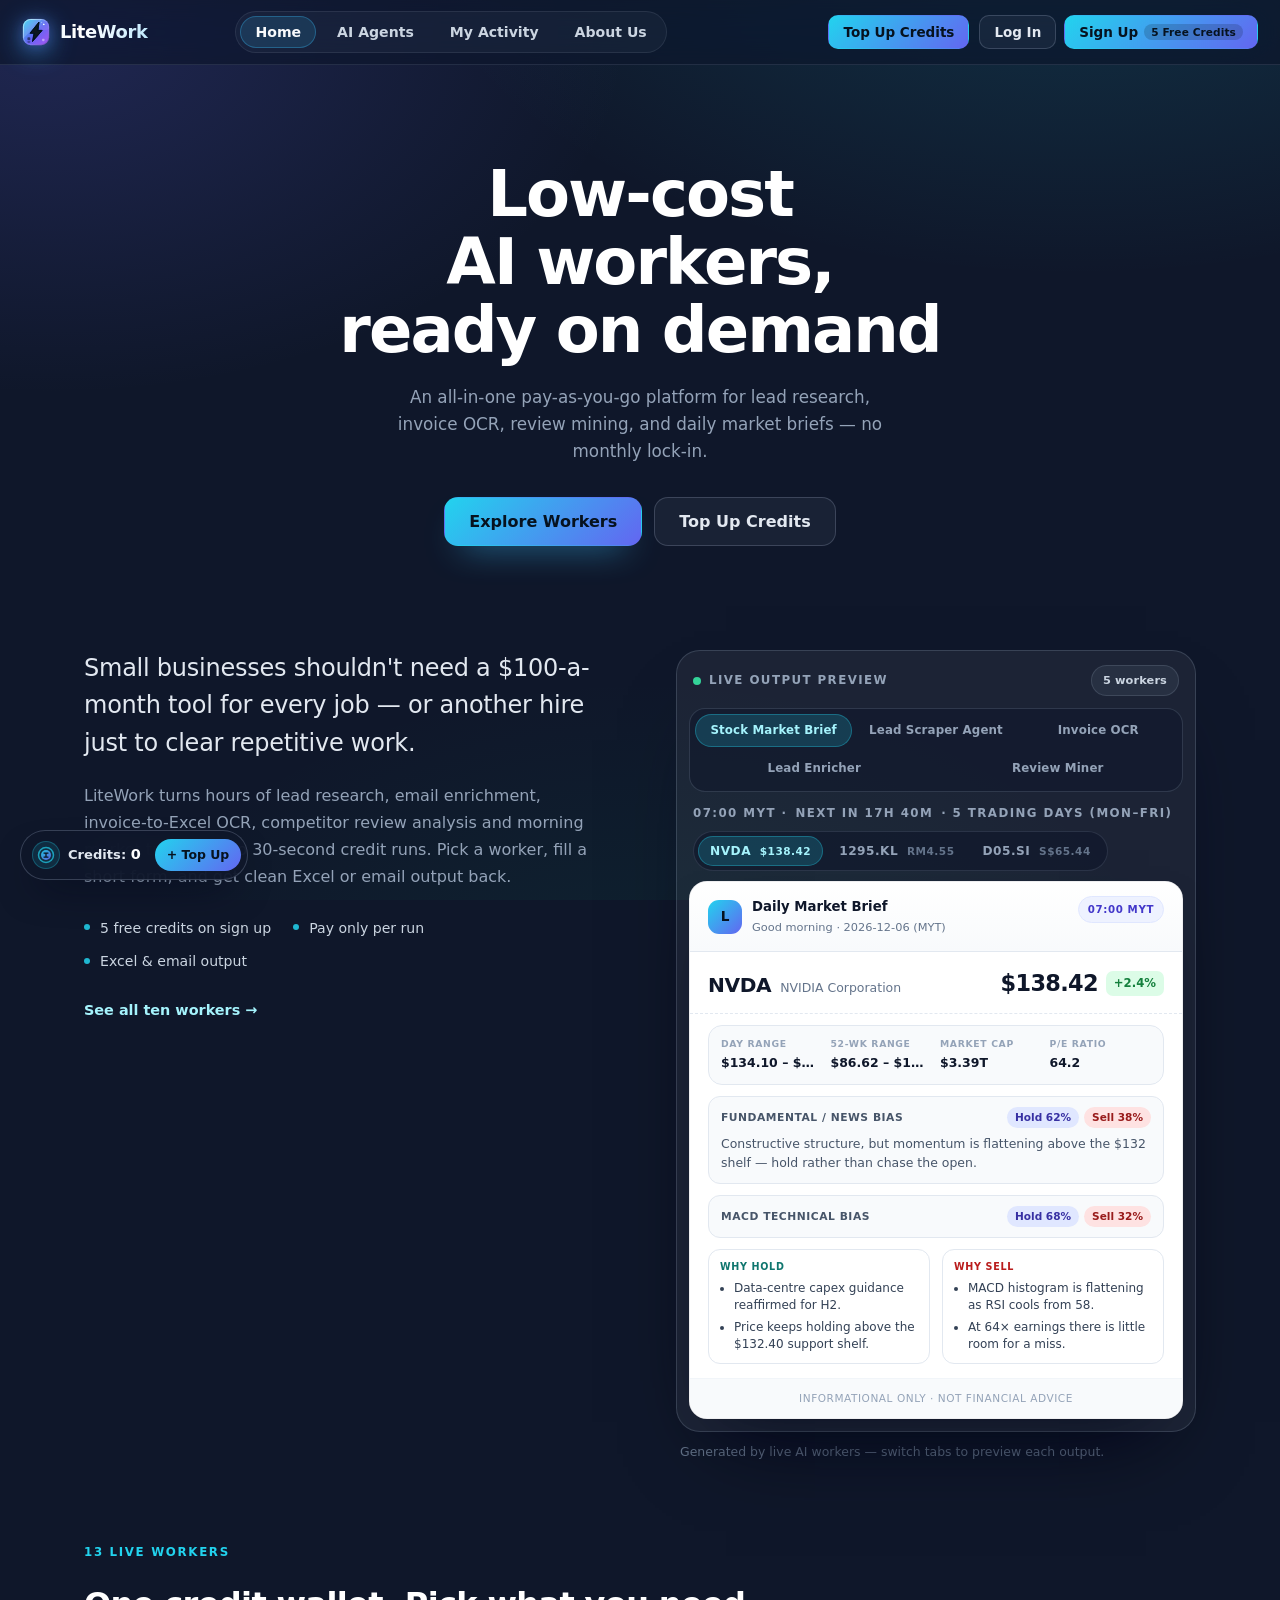
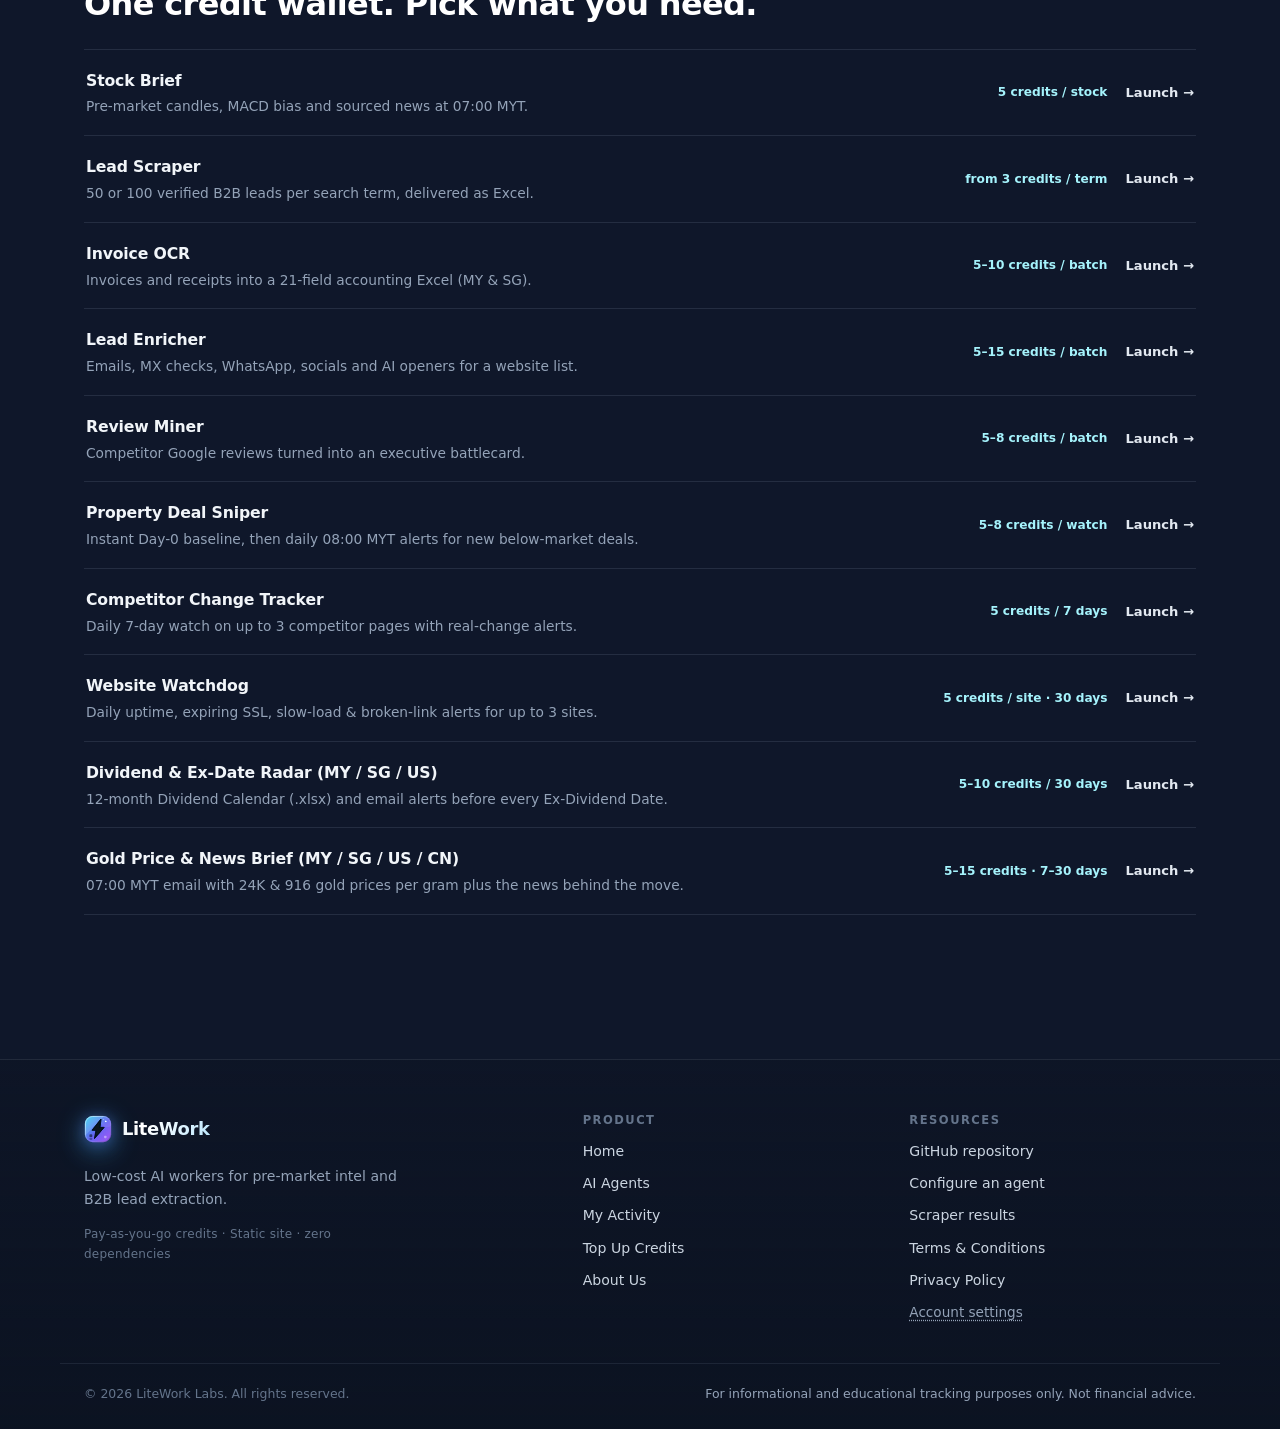
==== commit 8e90b087: "Add Shopee Price & Deal Drop Radar (MY & SG) (v61)" ====
--- a/index.html
+++ b/index.html
@@ -9,7 +9,7 @@
   <meta property="og:title" content="LiteWork — Your Low-Cost AI Workforce" />
   <meta property="og:description" content="Five live AI workers: a 07:00 MYT stock brief, a B2B Excel lead scraper, an Invoice OCR agent, a Website & Email Lead Enricher and a Competitor Review Miner. Pay as you go with credits." />
   <meta property="og:type" content="website" />
-  <link rel="stylesheet" href="styles.css?v=60" />
+  <link rel="stylesheet" href="styles.css?v=61" />
   <link rel="icon" href="data:image/svg+xml,%3Csvg xmlns='http://www.w3.org/2000/svg' viewBox='0 0 32 32'%3E%3Cdefs%3E%3ClinearGradient id='g' x1='0' y1='0' x2='1' y2='1'%3E%3Cstop offset='0' stop-color='%2322D3EE'/%3E%3Cstop offset='0.52' stop-color='%236366F1'/%3E%3Cstop offset='1' stop-color='%23A855F7'/%3E%3C/linearGradient%3E%3C/defs%3E%3Crect x='1' y='1' width='30' height='30' rx='9' fill='url(%23g)'/%3E%3Cpath d='M19.4 4.6 9.2 17.4h4.55L12 26.9 23 14.2h-4.7z' fill='%2307131F'/%3E%3Ccircle cx='24.9' cy='7.4' r='1.05' fill='%23E0F2FE'/%3E%3C/svg%3E" />
 </head>
 <body>
@@ -519,7 +519,7 @@
         <section class="home2-index">
           <div class="container">
             <div class="home2-index-head">
-              <span class="eyebrow">12 Live Workers</span>
+              <span class="eyebrow">13 Live Workers</span>
               <h2>One credit wallet. Pick what you need.</h2>
             </div>
 
@@ -615,7 +615,7 @@
           <div class="container t3-hero-inner">
             <div class="t3-kicker">
               <span class="t3-dot" aria-hidden="true"></span>
-              <span>Pay-as-you-go AI workforce · 12 live workers</span>
+              <span>Pay-as-you-go AI workforce · 13 live workers</span>
             </div>
 
             <h1 class="t3-title">
@@ -636,7 +636,7 @@
             </div>
 
             <ul class="t3-proof" aria-label="Platform highlights">
-              <li>12 Live Workers</li>
+              <li>13 Live Workers</li>
               <li>No Monthly Lock-In</li>
               <li>Excel &amp; Email Output</li>
               <li>Credits Never Expire</li>
@@ -694,7 +694,7 @@
           <div class="container">
             <div class="t3-section-head">
               <div>
-                <span class="t3-eyebrow">All 12 Live Workers</span>
+                <span class="t3-eyebrow">All 13 Live Workers</span>
                 <h2 id="t3DirTitle">One credit wallet. Every job priced up front.</h2>
               </div>
               <a class="t3-head-link" href="#agents">View full agent cards →</a>
@@ -844,7 +844,7 @@
     <section class="view" data-view="agents" id="view-agents">
       <div class="container page-head">
         <span class="eyebrow">LiteWork AI workers</span>
-        <h1>Twelve live workers. One credit wallet.</h1>
+        <h1>Thirteen live workers. One credit wallet.</h1>
         <p>Pay per run with credits. No seats, no contracts.</p>
       </div>
 
@@ -852,13 +852,13 @@
         <!-- Category filter pills (live counts) -->
         <div class="agent-filter" role="tablist" aria-label="Filter agents by category">
           <button type="button" class="agent-filter-pill is-active" data-agent-filter="all" role="tab" aria-selected="true">
-            All <span class="agent-filter-count">12</span>
+            All <span class="agent-filter-count">13</span>
           </button>
           <button type="button" class="agent-filter-pill" data-agent-filter="sales" role="tab" aria-selected="false">
             Sales & Leads <span class="agent-filter-count">3</span>
           </button>
           <button type="button" class="agent-filter-pill" data-agent-filter="market" role="tab" aria-selected="false">
-            Market Intelligence <span class="agent-filter-count">5</span>
+            Market Intelligence <span class="agent-filter-count">6</span>
           </button>
           <button type="button" class="agent-filter-pill" data-agent-filter="finance" role="tab" aria-selected="false">
             Finance & Accounting <span class="agent-filter-count">1</span>
@@ -1790,6 +1790,65 @@
             <div class="agent-card-note">
               <p class="subscribe-caption">
                 5 credits (1–5 photos) · 8 credits (6–10 photos). <a href="#topup">Top up credits</a>.
+              </p>
+            </div>
+          </div>
+        </article>
+
+        <!-- Row 7 · 13th live worker: Shopee Price & Deal Drop Radar -->
+        <article class="agent-card agent-card-featured agent-card-invoice agent-card-grid" id="shopeeRadarAgentCard" data-agent-cat="market">
+          <div class="agent-visual agent-visual-invoice">
+            <div class="agent-visual-glow agent-visual-glow-invoice" aria-hidden="true"></div>
+
+            <svg class="inv-mascot" viewBox="0 0 200 160" role="img" aria-label="Shopee Price Radar — a shopping bag with a price tag and a falling price arrow">
+              <g>
+                <path d="M52 58h72l-8 68a10 10 0 0 1-10 9H70a10 10 0 0 1-10-9z" fill="#F8FAFC" stroke="#CBD5E1" stroke-width="2.4" stroke-linejoin="round" />
+                <path d="M74 62V50a14 14 0 0 1 28 0v12" fill="none" stroke="#6366F1" stroke-width="3" stroke-linecap="round" />
+                <text x="88" y="98" text-anchor="middle" font-family="Inter, Arial, sans-serif" font-size="16" font-weight="850" fill="#0F172A">S$</text>
+                <g>
+                  <path d="M140 40h38l-4 22h-38z" fill="#EEF2FF" stroke="#C7D2FE" stroke-width="2" stroke-linejoin="round" />
+                  <circle cx="146" cy="51" r="2.4" fill="#6366F1" />
+                  <path d="M152 52h18" stroke="#C7D2FE" stroke-width="3" stroke-linecap="round" />
+                </g>
+                <g>
+                  <path d="M150 78v34" stroke="#10B981" stroke-width="4" stroke-linecap="round" />
+                  <path d="M138 100l12 14 12-14" fill="none" stroke="#10B981" stroke-width="4" stroke-linecap="round" stroke-linejoin="round" />
+                </g>
+                <g fill="#FBBF24">
+                  <circle cx="34" cy="94" r="3.2" />
+                  <circle cx="26" cy="112" r="2.4" />
+                  <circle cx="42" cy="122" r="2" />
+                </g>
+              </g>
+            </svg>
+
+            <span class="agent-status">
+              <span class="status-dot" aria-hidden="true"></span>
+              Ready & Online · Daily MY / SG check
+            </span>
+          </div>
+
+          <div class="agent-body">
+            <div class="agent-title-row">
+              <h2>Shopee Price & Deal Drop Radar (MY & SG)</h2>
+              <span class="price-tag price-tag-invoice">5–10 credits · 30 days · 1–8 Shopee MY/SG links</span>
+            </div>
+            <p class="agent-desc">Tracks Shopee Malaysia & Singapore effective prices (after public shop vouchers) daily for 30 days—ignoring fake countdowns—and emails you the moment a real price drop hits your target.</p>
+
+            <div class="pill-row">
+              <span class="mini-pill">Shopee MY · SG</span>
+              <span class="mini-pill">Daily Price Check</span>
+              <span class="mini-pill">Real Drops Only</span>
+              <span class="mini-pill">30-Day Radar</span>
+            </div>
+
+            <div class="agent-actions">
+              <a class="btn btn-ghost" href="#plans">View My Activity</a>
+              <button type="button" class="btn btn-subscribe" data-open-shopee onclick="window.openShopeeRadarModal && window.openShopeeRadarModal(); return false;">Configure Shopee Radar →</button>
+            </div>
+            <div class="agent-card-note">
+              <p class="subscribe-caption">
+                5 credits (1–3 links) · 10 credits (4–8 links) · 30 days. <a href="#topup">Top up credits</a>.
               </p>
             </div>
           </div>
@@ -1860,6 +1919,9 @@
             <button type="button" class="history-tab" data-history-tab="packaging" role="tab" aria-selected="false">
               Packaging QC <span class="history-tab-count" data-hist-count="packaging">0</span>
             </button>
+            <button type="button" class="history-tab" data-history-tab="shopee" role="tab" aria-selected="false">
+              Shopee Radar <span class="history-tab-count" data-hist-count="shopee">0</span>
+            </button>
           </div>
 
           <div class="history-pane" id="historyPanes" aria-live="polite">
@@ -1980,6 +2042,16 @@
               </div>
               <div id="historyPackagingQc">
                 <p class="empty-note">Log in to load your packaging QC audits.</p>
+              </div>
+            </section>
+
+            <section class="hist-group" data-hist-group="shopee">
+              <div class="hist-group-head">
+                <h3>Shopee Price & Deal Drop Radar (MY & SG)</h3>
+                <span class="hist-count" data-hist-count-label="shopee">0 radars</span>
+              </div>
+              <div id="historyShopee">
+                <p class="empty-note">Log in to load your Shopee price radars.</p>
               </div>
             </section>
           </div>
@@ -2537,6 +2609,100 @@
             </div>
 
             <p class="fine div-disclaimer">Automated visual QC — always confirm critical regulatory badges (Halal / MESTI) with a human before shipping.</p>
+          </div>
+        </div>
+      </div>
+    </section>
+
+    <!-- ====================================================================
+         VIEW · SHOPEE PRICE & DEAL DROP RADAR RESULTS
+         ==================================================================== -->
+    <section class="view" data-view="shopee-results" id="view-shopee-results">
+      <div class="container">
+        <a class="back-link" href="#agents">
+          <span aria-hidden="true">←</span> Back to AI Agents
+        </a>
+
+        <div class="page-head configure-head">
+          <div class="div-res-eyebrow-row">
+            <span class="hist-id" id="shpHeaderId">SHP-0001</span>
+            <span class="hist-badge ok" id="shpHeaderStatus">Active · 30 days</span>
+          </div>
+          <h1>Shopee Price Radar</h1>
+          <p>Effective-price tracking after public shop vouchers — real drops only, fake countdowns ignored.</p>
+        </div>
+
+        <div class="panel" id="shopeeEmpty" hidden>
+          <div class="panel-head">
+            <h2>No Shopee radar selected</h2>
+            <p>Add 1–8 Shopee MY/SG product links and we will watch effective prices daily for 30 days.</p>
+          </div>
+          <button type="button" class="btn btn-primary" data-open-shopee onclick="window.openShopeeRadarModal && window.openShopeeRadarModal(); return false;">Configure Shopee Radar</button>
+        </div>
+
+        <div id="shopeeMain" hidden>
+          <div class="scraper-grid">
+            <div class="ring-card is-complete" id="shpRingCard">
+              <div class="ring-wrap">
+                <svg class="ring" viewBox="0 0 140 140" role="img" aria-label="Shopee radar days remaining">
+                  <circle class="ring-track" cx="70" cy="70" r="58" />
+                  <circle class="ring-fill" id="shpRingFill" cx="70" cy="70" r="58" transform="rotate(-90 70 70)" />
+                </svg>
+                <div class="ring-center">
+                  <strong id="shpRingPercent">0</strong>
+                  <span id="shpRingCount">days left · 0 products</span>
+                </div>
+              </div>
+              <span class="webhook-badge is-ok" id="shpStatusBadge">
+                <span class="webhook-dot" aria-hidden="true"></span>
+                <span class="webhook-text">Active · Daily price check</span>
+              </span>
+              <p class="ring-hint" id="shpRingRule">5 credits (1–3 links) · 10 credits (4–8 links) · 30 days</p>
+              <p class="ring-email" id="shpEmailNote">Price-drop alerts and the .xlsx history are emailed to your delivery email.</p>
+            </div>
+
+            <div class="panel job-card">
+              <div class="panel-head">
+                <h2>Radar details</h2>
+                <p id="shpJobMeta">—</p>
+              </div>
+
+              <dl class="summary-grid compact" id="shpJobSummary"></dl>
+
+              <div class="wdg-results-actions">
+                <a class="btn btn-primary" href="#plans">View in My Activity →</a>
+              </div>
+            </div>
+          </div>
+
+          <div class="panel result-panel">
+            <div class="panel-head row-head">
+              <div>
+                <h2>Tracked Products</h2>
+                <p id="shpTableMeta">Listed vs effective price after public vouchers</p>
+              </div>
+              <span class="mini-pill" id="shpPreviewPill">0 products</span>
+            </div>
+
+            <div class="table-wrap table-scroll">
+              <table class="leads-table inv-preview-table" id="shpTable">
+                <thead></thead>
+                <tbody></tbody>
+              </table>
+            </div>
+
+            <div class="download-bar">
+              <div class="download-info">
+                <strong>Price History (.xlsx)</strong>
+                <span id="shpDownloadSub">Ready to download</span>
+              </div>
+              <div class="wdg-results-actions">
+                <button type="button" class="btn btn-primary" id="shpDownloadBtn">Download Price History (.xlsx)</button>
+                <button type="button" class="btn btn-ghost" data-open-shopee onclick="window.openShopeeRadarModal && window.openShopeeRadarModal(); return false;">Track More Products</button>
+              </div>
+            </div>
+
+            <p class="fine div-disclaimer">Prices are captured from public Shopee listings and public vouchers — confirm at checkout before purchasing.</p>
           </div>
         </div>
       </div>
@@ -3227,11 +3393,12 @@
 
   <div class="toast-root" id="toastRoot" role="status" aria-live="polite"></div>
 
-  <script defer src="config.js?v=60"></script>
-  <script defer src="app.js?v=60"></script>
-  <script defer src="workers/dividend-radar.js?v=60"></script>
-  <script defer src="workers/gold-tracker.js?v=60"></script>
-  <script defer src="workers/audio-intel.js?v=60"></script>
-  <script defer src="workers/packaging-qc.js?v=60"></script>
+  <script defer src="config.js?v=61"></script>
+  <script defer src="app.js?v=61"></script>
+  <script defer src="workers/dividend-radar.js?v=61"></script>
+  <script defer src="workers/gold-tracker.js?v=61"></script>
+  <script defer src="workers/audio-intel.js?v=61"></script>
+  <script defer src="workers/packaging-qc.js?v=61"></script>
+  <script defer src="workers/shopee-radar.js?v=61"></script>
 </body>
 </html>
--- a/styles.css
+++ b/styles.css
@@ -11000,6 +11000,20 @@
   border-color: #94a3b8;
 }
 
+/* Shopee Radar (Worker #13): high-contrast ghost CTA on light panels. */
+#view-shopee-results .btn-ghost {
+  color: #0f172a;
+  background: #f1f5f9;
+  border: 1px solid #cbd5e1;
+  font-weight: 650;
+}
+
+#view-shopee-results .btn-ghost:hover {
+  color: #0f172a;
+  background: #e2e8f0;
+  border-color: #94a3b8;
+}
+
 .div-preview-table th,
 .div-preview-table td {
   white-space: nowrap;
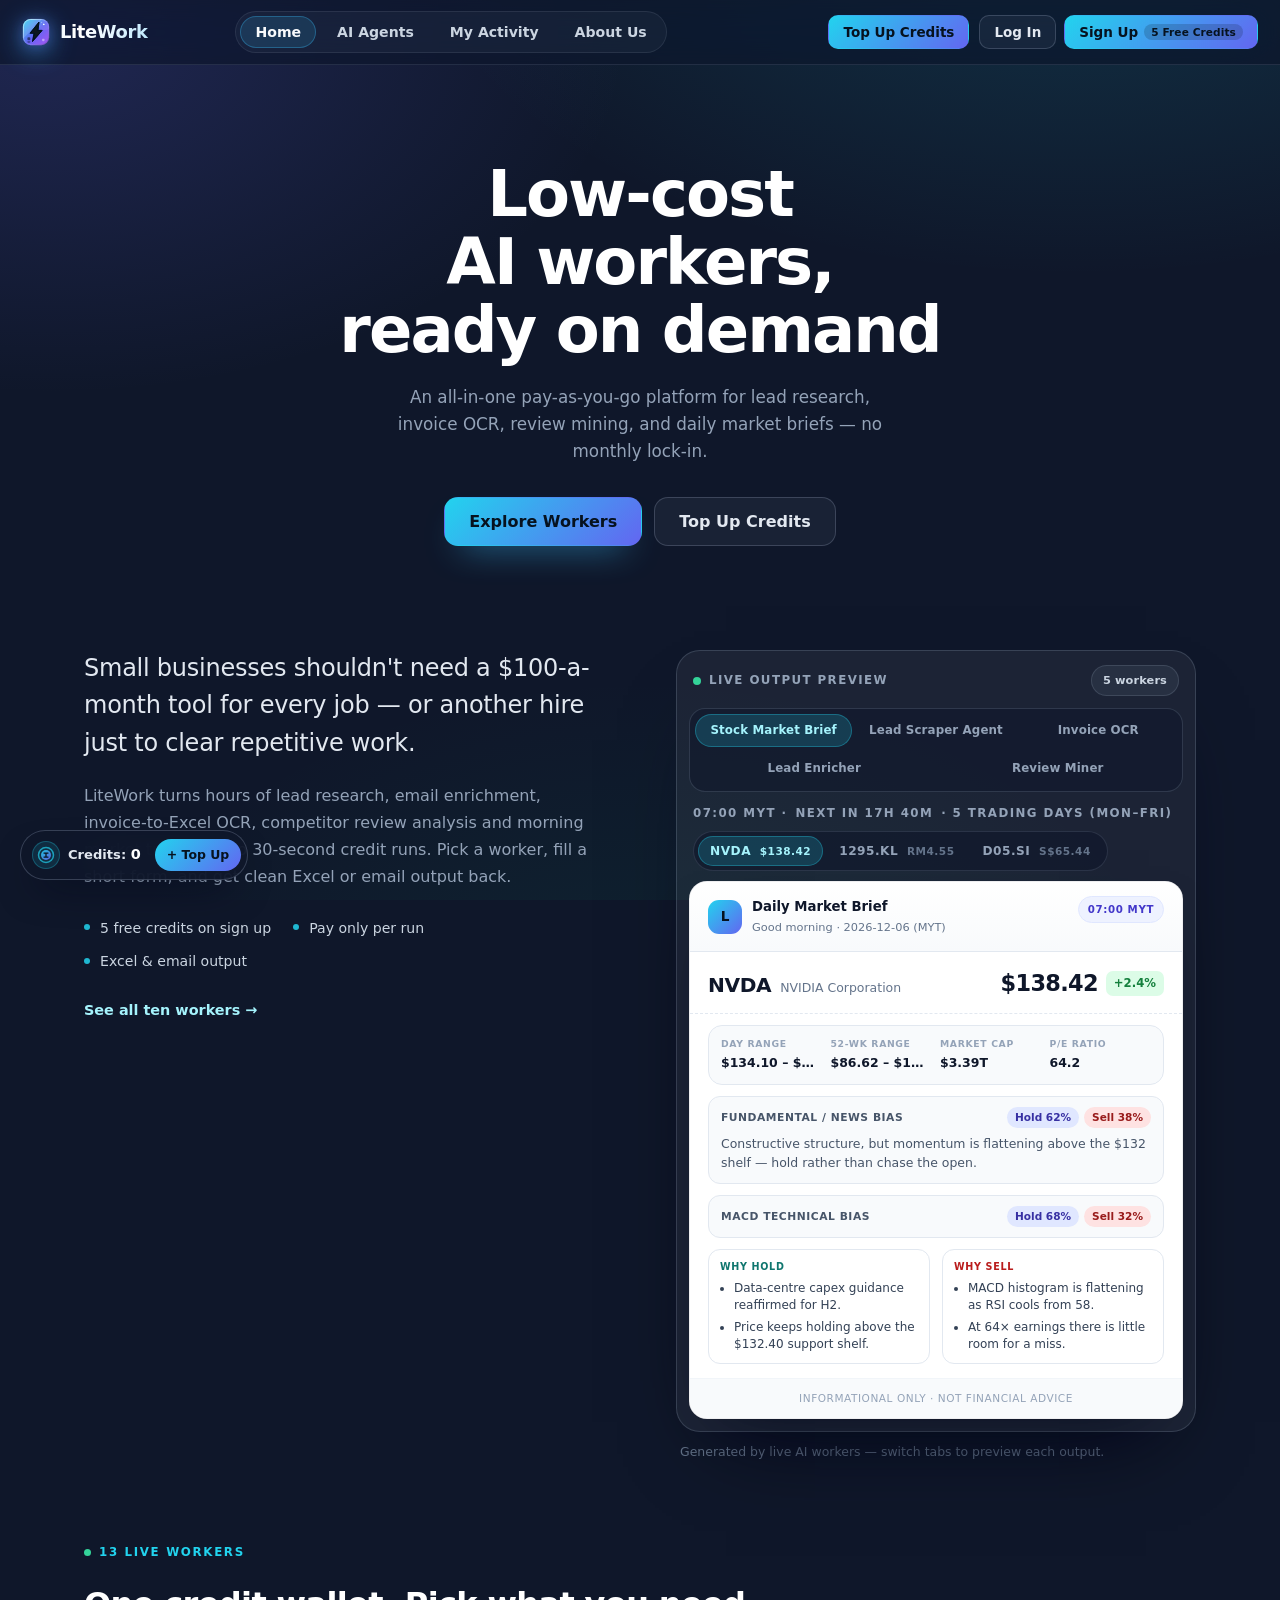
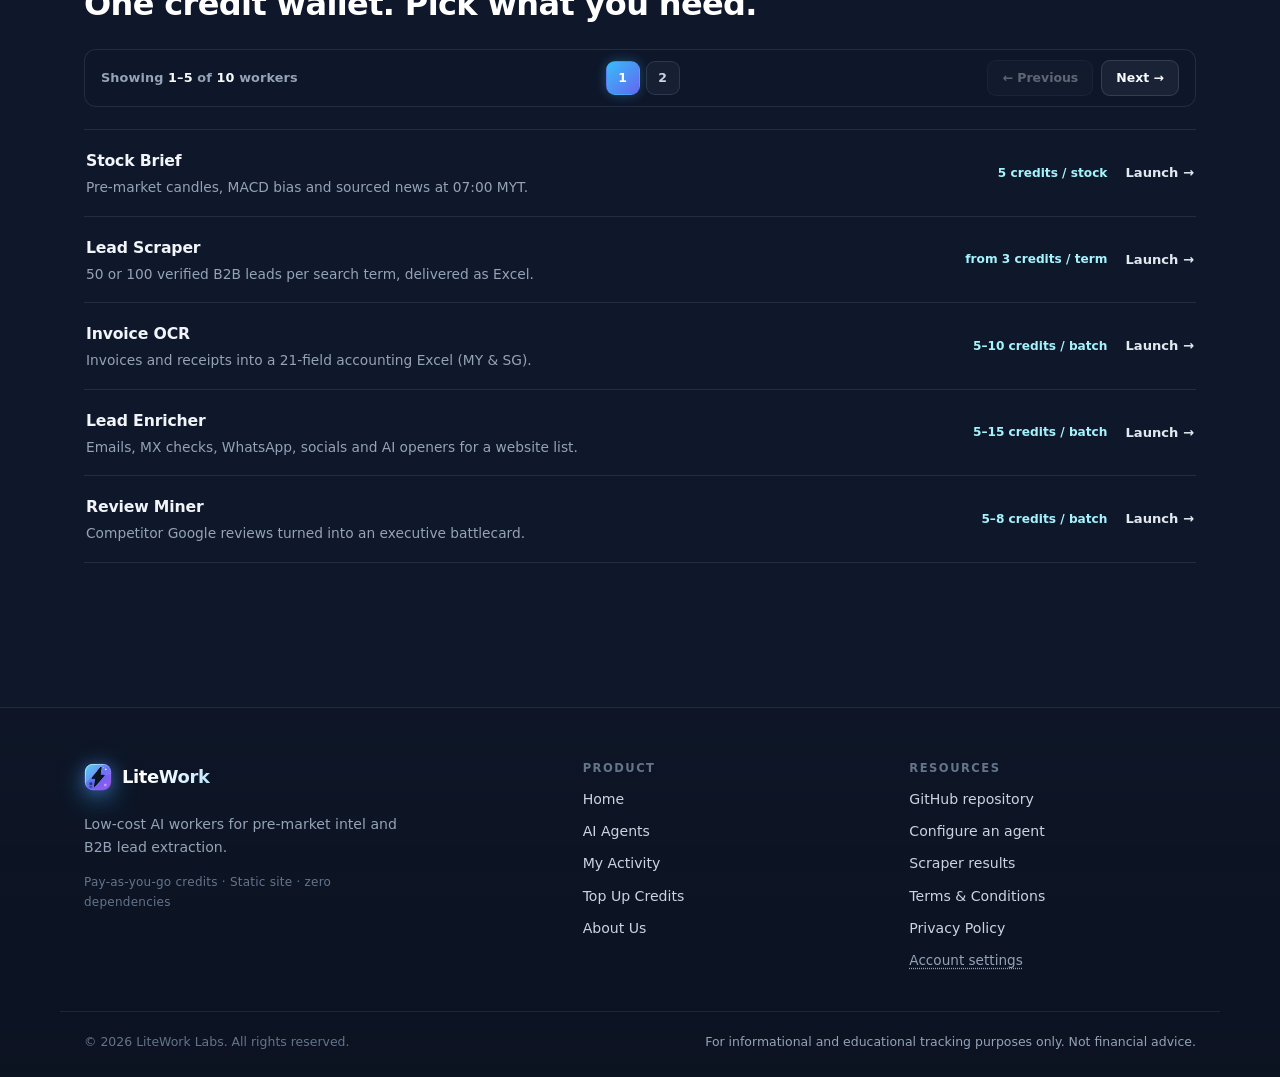
==== commit e1056690: "Home: 5 workers per page with top pagination + pulsing live dot (v66)" ====
--- a/index.html
+++ b/index.html
@@ -9,7 +9,7 @@
   <meta property="og:title" content="LiteWork — Your Low-Cost AI Workforce" />
   <meta property="og:description" content="Five live AI workers: a 07:00 MYT stock brief, a B2B Excel lead scraper, an Invoice OCR agent, a Website & Email Lead Enricher and a Competitor Review Miner. Pay as you go with credits." />
   <meta property="og:type" content="website" />
-  <link rel="stylesheet" href="styles.css?v=61" />
+  <link rel="stylesheet" href="styles.css?v=66" />
   <link rel="icon" href="data:image/svg+xml,%3Csvg xmlns='http://www.w3.org/2000/svg' viewBox='0 0 32 32'%3E%3Cdefs%3E%3ClinearGradient id='g' x1='0' y1='0' x2='1' y2='1'%3E%3Cstop offset='0' stop-color='%2322D3EE'/%3E%3Cstop offset='0.52' stop-color='%236366F1'/%3E%3Cstop offset='1' stop-color='%23A855F7'/%3E%3C/linearGradient%3E%3C/defs%3E%3Crect x='1' y='1' width='30' height='30' rx='9' fill='url(%23g)'/%3E%3Cpath d='M19.4 4.6 9.2 17.4h4.55L12 26.9 23 14.2h-4.7z' fill='%2307131F'/%3E%3Ccircle cx='24.9' cy='7.4' r='1.05' fill='%23E0F2FE'/%3E%3C/svg%3E" />
 </head>
 <body>
@@ -519,11 +519,21 @@
         <section class="home2-index">
           <div class="container">
             <div class="home2-index-head">
-              <span class="eyebrow">13 Live Workers</span>
+              <span class="eyebrow home2-live-eyebrow"><span class="home2-live-dot" aria-hidden="true"></span>13 Live Workers</span>
               <h2>One credit wallet. Pick what you need.</h2>
             </div>
 
-            <ul class="home2-worker-list">
+            <!-- Top-mounted 5-per-page worker navigation -->
+            <nav class="home2-pager" id="home2WorkerPager" aria-label="Worker directory pages">
+              <span class="home2-pager-info" id="home2PagerInfo" aria-live="polite">Showing <strong>1–5</strong> of <strong>10</strong> workers</span>
+              <div class="home2-pager-nums" id="home2PagerNums"></div>
+              <div class="home2-pager-actions">
+                <button type="button" class="home2-pager-btn" id="home2PagerPrev" aria-label="Previous page" disabled aria-disabled="true">← Previous</button>
+                <button type="button" class="home2-pager-btn" id="home2PagerNext" aria-label="Next page">Next →</button>
+              </div>
+            </nav>
+
+            <ul class="home2-worker-list" id="home2WorkerList">
               <li>
                 <div class="home2-worker-copy">
                   <strong>Stock Brief</strong>
@@ -873,10 +883,12 @@
 
         <!-- Top-mounted 3-agents-per-page pagination (above the grid) -->
         <div class="agent-pager" id="agentPager" aria-label="Agent directory pages" hidden>
-          <button type="button" class="agent-pager-btn" id="agentPrev" disabled aria-disabled="true">← Prev</button>
-          <span class="agent-pager-info" id="agentPageInfo" aria-live="polite">Page 1 of 3</span>
+          <span class="agent-pager-info" id="agentPageInfo" aria-live="polite">Showing <strong>1–3</strong> of <strong>13</strong> workers · Page <strong>1</strong> of <strong>5</strong></span>
           <div class="agent-pager-nums" id="agentPageNums"></div>
-          <button type="button" class="agent-pager-btn" id="agentNext">Next →</button>
+          <div class="agent-pager-actions">
+            <button type="button" class="agent-pager-btn" id="agentPrev" disabled aria-disabled="true">← Previous</button>
+            <button type="button" class="agent-pager-btn" id="agentNext">Next →</button>
+          </div>
         </div>
 
         <div class="agent-grid" id="agentGrid">
@@ -1871,56 +1883,28 @@
 
       <div class="container">
         <div class="panel history-panel" id="historyPanel">
-          <div class="panel-head row-head">
+          <div class="panel-head">
             <div>
               <h2>Live activity</h2>
               <p>Validity countdowns, credits spent and download-ready runs.</p>
             </div>
-            <button type="button" class="btn btn-ghost btn-sm" id="historyRefresh">Refresh</button>
-          </div>
-
-          <div class="history-tabs" role="tablist" aria-label="Filter history by agent">
-            <button type="button" class="history-tab is-active" data-history-tab="all" role="tab" aria-selected="true">
-              All
-            </button>
-            <button type="button" class="history-tab" data-history-tab="stock" role="tab" aria-selected="false">
-              Stock Market News Agent <span class="history-tab-count" data-hist-count="stock">0</span>
-            </button>
-            <button type="button" class="history-tab" data-history-tab="b2b" role="tab" aria-selected="false">
-              Lead Scraper Agent <span class="history-tab-count" data-hist-count="b2b">0</span>
-            </button>
-            <button type="button" class="history-tab" data-history-tab="invoice" role="tab" aria-selected="false">
-              Invoice OCR <span class="history-tab-count" data-hist-count="invoice">0</span>
-            </button>
-            <button type="button" class="history-tab" data-history-tab="enricher" role="tab" aria-selected="false">
-              Lead Enricher <span class="history-tab-count" data-hist-count="enricher">0</span>
-            </button>
-            <button type="button" class="history-tab" data-history-tab="review" role="tab" aria-selected="false">
-              Review Miner <span class="history-tab-count" data-hist-count="review">0</span>
-            </button>
-            <button type="button" class="history-tab" data-history-tab="property" role="tab" aria-selected="false">
-              Property Sniper <span class="history-tab-count" data-hist-count="property">0</span>
-            </button>
-            <button type="button" class="history-tab" data-history-tab="tracker" role="tab" aria-selected="false">
-              Competitor Tracker <span class="history-tab-count" data-hist-count="tracker">0</span>
-            </button>
-            <button type="button" class="history-tab" data-history-tab="watchdog" role="tab" aria-selected="false">
-              Website Watchdog <span class="history-tab-count" data-hist-count="watchdog">0</span>
-            </button>
-            <button type="button" class="history-tab" data-history-tab="dividend" role="tab" aria-selected="false">
-              Dividend Radar <span class="history-tab-count" data-hist-count="dividend">0</span>
-            </button>
-            <button type="button" class="history-tab" data-history-tab="gold" role="tab" aria-selected="false">
-              Gold Brief <span class="history-tab-count" data-hist-count="gold">0</span>
-            </button>
-            <button type="button" class="history-tab" data-history-tab="audio" role="tab" aria-selected="false">
-              Audio-to-Intel <span class="history-tab-count" data-hist-count="audio">0</span>
-            </button>
-            <button type="button" class="history-tab" data-history-tab="packaging" role="tab" aria-selected="false">
-              Packaging QC <span class="history-tab-count" data-hist-count="packaging">0</span>
-            </button>
-            <button type="button" class="history-tab" data-history-tab="shopee" role="tab" aria-selected="false">
-              Shopee Radar <span class="history-tab-count" data-hist-count="shopee">0</span>
+          </div>
+
+          <div class="history-toolbar" id="historyToolbar" role="search">
+            <div class="af-search">
+              <input type="search" id="historySearchInput" placeholder="Search ID, ticker, URL, or keyword…" autocomplete="off" aria-label="Search activity" />
+            </div>
+            <select id="historyWorkerSelect" class="af-select" aria-label="Filter by worker">
+              <option value="all">All Workers (0)</option>
+            </select>
+            <div class="af-seg" id="historyStatusFilter" role="group" aria-label="Filter by status">
+              <button type="button" class="af-seg-btn is-active" data-af-status="all" aria-pressed="true">All</button>
+              <button type="button" class="af-seg-btn" data-af-status="active" aria-pressed="false">Active</button>
+              <button type="button" class="af-seg-btn" data-af-status="past" aria-pressed="false">Past</button>
+            </div>
+            <button type="button" class="btn btn-ghost btn-sm af-refresh" id="historyRefresh" aria-label="Refresh">
+              <span class="af-refresh-icon" aria-hidden="true">↻</span>
+              <span class="af-refresh-label">Refresh</span>
             </button>
           </div>
 
@@ -3393,12 +3377,13 @@
 
   <div class="toast-root" id="toastRoot" role="status" aria-live="polite"></div>
 
-  <script defer src="config.js?v=61"></script>
-  <script defer src="app.js?v=61"></script>
-  <script defer src="workers/dividend-radar.js?v=61"></script>
-  <script defer src="workers/gold-tracker.js?v=61"></script>
-  <script defer src="workers/audio-intel.js?v=61"></script>
-  <script defer src="workers/packaging-qc.js?v=61"></script>
-  <script defer src="workers/shopee-radar.js?v=61"></script>
+  <script defer src="config.js?v=66"></script>
+  <script defer src="app.js?v=66"></script>
+  <script defer src="workers/dividend-radar.js?v=66"></script>
+  <script defer src="workers/gold-tracker.js?v=66"></script>
+  <script defer src="workers/audio-intel.js?v=66"></script>
+  <script defer src="workers/packaging-qc.js?v=66"></script>
+  <script defer src="workers/shopee-radar.js?v=66"></script>
+  <script defer src="workers/activity-filter.js?v=66"></script>
 </body>
 </html>
--- a/styles.css
+++ b/styles.css
@@ -6064,6 +6064,365 @@
   color: #0369a1;
 }
 
+/* --- Compact My Activity toolbar (replaces the old 13-pill wall) --------- */
+.history-toolbar {
+  display: flex;
+  flex-wrap: wrap;
+  align-items: center;
+  gap: 8px;
+  margin: 0 0 16px;
+  padding: 10px 12px;
+  border: 1px solid #e2e8f0;
+  border-radius: 14px;
+  background: #fff;
+  color: #0f172a;
+}
+
+.af-search {
+  flex: 1 1 260px;
+  min-width: 0;
+}
+
+.af-search input {
+  width: 100%;
+  padding: 9px 12px;
+  border: 1px solid #cbd5e1;
+  border-radius: 10px;
+  background: #fff;
+  color: #0f172a;
+  font: inherit;
+  font-size: 0.86rem;
+  outline: none;
+}
+
+.af-search input::placeholder {
+  color: #94a3b8;
+}
+
+.af-search input:focus {
+  border-color: #6366f1;
+  box-shadow: 0 0 0 3px rgba(99, 102, 241, 0.14);
+}
+
+.af-select {
+  flex: 0 1 220px;
+  min-width: 0;
+  padding: 9px 10px;
+  border: 1px solid #cbd5e1;
+  border-radius: 10px;
+  background: #fff;
+  color: #0f172a;
+  font: inherit;
+  font-size: 0.84rem;
+  font-weight: 600;
+}
+
+.af-seg {
+  display: inline-flex;
+  align-items: center;
+  gap: 3px;
+  padding: 3px;
+  border: 1px solid #cbd5e1;
+  border-radius: 10px;
+  background: #f8fafc;
+}
+
+.af-seg-btn {
+  border: 0;
+  background: transparent;
+  color: #475569;
+  padding: 6px 12px;
+  border-radius: 8px;
+  font: inherit;
+  font-size: 0.78rem;
+  font-weight: 750;
+  cursor: pointer;
+}
+
+.af-seg-btn:hover {
+  color: #0f172a;
+}
+
+.af-seg-btn.is-active {
+  background: #0f172a;
+  color: #fff;
+}
+
+.history-toolbar .btn-ghost,
+.af-toggle {
+  color: #0f172a;
+  background: #f8fafc;
+  border: 1px solid #cbd5e1;
+  font-weight: 650;
+}
+
+.history-toolbar .btn-ghost:hover,
+.af-toggle:hover {
+  color: #0f172a;
+  background: #e2e8f0;
+  border-color: #94a3b8;
+}
+
+.af-refresh {
+  margin-left: auto;
+}
+
+/* Desktop keeps the word "Refresh"; the ↻ glyph is mobile-only. */
+.af-refresh-icon {
+  display: none;
+}
+
+.af-toggle {
+  margin-top: 10px;
+}
+
+.af-empty {
+  display: flex;
+  flex-direction: column;
+  align-items: center;
+  gap: 10px;
+  padding: 28px 18px;
+  border: 1px dashed #cbd5e1;
+  border-radius: 14px;
+  background: #fff;
+  color: #0f172a;
+  text-align: center;
+}
+
+.af-empty strong {
+  font-size: 1rem;
+}
+
+.af-empty span {
+  color: #64748b;
+  font-size: 0.86rem;
+}
+
+/* Light-theme 5-per-page pager inside each history section.
+   Sits ABOVE the cards (directly under the section header). */
+.af-pager {
+  display: flex;
+  align-items: center;
+  justify-content: space-between;
+  gap: 12px;
+  flex-wrap: wrap;
+  margin: 0 0 14px;
+  padding: 10px 14px;
+  border: 1px solid #e2e8f0;
+  border-radius: 12px;
+  background: #fff;
+  color: #0f172a;
+}
+
+.af-pager-info {
+  font-size: 0.82rem;
+  font-weight: 650;
+  color: #475569;
+}
+
+.af-pager-controls {
+  display: flex;
+  align-items: center;
+  gap: 8px;
+  flex-wrap: wrap;
+}
+
+.af-pager-nums {
+  display: flex;
+  align-items: center;
+  gap: 6px;
+}
+
+.af-page-btn,
+.af-page-num {
+  border: 1px solid #cbd5e1;
+  background: #fff;
+  color: #0f172a;
+  font: inherit;
+  font-size: 0.8rem;
+  font-weight: 650;
+  border-radius: 9px;
+  cursor: pointer;
+  transition: background 0.15s ease, color 0.15s ease, border-color 0.15s ease;
+}
+
+.af-page-btn {
+  padding: 7px 12px;
+  min-height: 34px;
+}
+
+.af-page-num {
+  min-width: 34px;
+  height: 34px;
+  padding: 0 8px;
+}
+
+.af-page-btn:hover:not(:disabled),
+.af-page-num:hover {
+  background: #f1f5f9;
+  border-color: #94a3b8;
+}
+
+.af-page-num.is-active {
+  background: #0f172a;
+  color: #fff;
+  border-color: #0f172a;
+}
+
+.af-page-btn:disabled {
+  opacity: 0.45;
+  cursor: not-allowed;
+  background: #fff;
+  color: #94a3b8;
+}
+
+.af-pager-gap {
+  padding: 0 2px;
+  color: #94a3b8;
+  font-weight: 700;
+}
+
+@media (max-width: 600px) {
+  .af-pager {
+    margin-bottom: 12px;
+    padding: 9px 10px;
+  }
+
+  .af-pager-controls {
+    width: 100%;
+    justify-content: space-between;
+  }
+}
+
+@media (max-width: 600px) {
+  .history-toolbar {
+    display: grid;
+    grid-template-columns: minmax(0, 1fr) auto;
+    gap: 6px;
+    padding: 8px;
+    margin-bottom: 12px;
+  }
+
+  .af-search {
+    grid-column: 1;
+    grid-row: 1;
+  }
+
+  .af-refresh {
+    grid-column: 2;
+    grid-row: 1;
+    margin-left: 0;
+    align-self: stretch;
+  }
+
+  .af-select {
+    grid-column: 1;
+    grid-row: 2;
+    width: 100%;
+    padding: 8px 10px;
+    font-size: 0.8rem;
+  }
+
+  .af-seg {
+    grid-column: 2;
+    grid-row: 2;
+  }
+
+  .af-seg-btn {
+    padding: 6px 8px;
+    font-size: 0.72rem;
+  }
+
+  .af-search input {
+    padding: 8px 10px;
+    font-size: 0.82rem;
+  }
+}
+
+/* --- Mobile (≤640px): 3-row thumb-friendly My Activity toolbar ----------
+   Row 1 search + compact ↻ square · Row 2 full-width worker dropdown ·
+   Row 3 full-width All / Active / Past segmented toggle. */
+@media (max-width: 640px) {
+  .history-toolbar {
+    display: grid;
+    grid-template-columns: minmax(0, 1fr) auto;
+    gap: 8px;
+    padding: 10px;
+    margin-bottom: 14px;
+  }
+
+  /* Row 1: search grows to fill, refresh is a 42 × 42 icon square. */
+  .af-search {
+    grid-column: 1;
+    grid-row: 1;
+    min-width: 0;
+  }
+
+  #historySearchInput {
+    width: 100%;
+    height: 42px;
+  }
+
+  /* ID selector so the later `.view .btn` mobile rule can't stretch it. */
+  #historyRefresh {
+    grid-column: 2;
+    grid-row: 1;
+    display: inline-flex;
+    align-items: center;
+    justify-content: center;
+    width: 42px;
+    min-width: 42px;
+    height: 42px;
+    min-height: 42px;
+    padding: 0;
+    margin-left: 0;
+    align-self: center;
+    border-radius: 10px;
+    line-height: 1;
+    white-space: nowrap;
+  }
+
+  .af-refresh-label {
+    display: none;
+  }
+
+  .af-refresh-icon {
+    display: inline-block;
+    font-size: 1.15rem;
+    line-height: 1;
+  }
+
+  /* Row 2: full-width worker dropdown — long names never truncate. */
+  #historyWorkerSelect {
+    grid-column: 1 / -1;
+    grid-row: 2;
+    width: 100%;
+    height: 42px;
+  }
+
+  /* Row 3: three equal full-width status segments. */
+  #historyStatusFilter {
+    grid-column: 1 / -1;
+    grid-row: 3;
+    display: grid;
+    grid-template-columns: repeat(3, 1fr);
+    gap: 3px;
+    width: 100%;
+    height: 38px;
+    padding: 3px;
+  }
+
+  #historyStatusFilter .af-seg-btn {
+    display: inline-flex;
+    align-items: center;
+    justify-content: center;
+    width: 100%;
+    height: 100%;
+    padding: 0 6px;
+    font-size: 0.76rem;
+  }
+}
+
 .hist-group[hidden] {
   display: none;
 }
@@ -8629,6 +8988,11 @@
   border-bottom: 1px solid rgba(148, 163, 184, 0.16);
 }
 
+/* The base rule above sets display:grid, so [hidden] must be forced. */
+.home2-worker-list li[hidden] {
+  display: none;
+}
+
 .home2-worker-copy {
   display: flex;
   flex-direction: column;
@@ -8664,6 +9028,147 @@
 
 .home2-launch:hover {
   color: #a5f3fc;
+}
+
+/* --- Live "alive" dot beside the 13 Live Workers eyebrow --------------- */
+.home2-live-eyebrow {
+  display: inline-flex;
+  align-items: center;
+  gap: 8px;
+}
+
+.home2-live-dot {
+  width: 7px;
+  height: 7px;
+  border-radius: 50%;
+  background: #34d399;
+  flex: 0 0 auto;
+  animation: home2LivePulse 2.6s ease-in-out infinite;
+}
+
+@keyframes home2LivePulse {
+  0%,
+  100% {
+    opacity: 0.55;
+    transform: scale(0.82);
+    box-shadow: 0 0 0 0 rgba(52, 211, 153, 0.45);
+  }
+
+  50% {
+    opacity: 1;
+    transform: scale(1);
+    box-shadow: 0 0 10px 2px rgba(52, 211, 153, 0.45);
+  }
+}
+
+@media (prefers-reduced-motion: reduce) {
+  .home2-live-dot {
+    animation: none;
+    opacity: 1;
+  }
+}
+
+/* --- Top-mounted 5-per-page worker navigation (dark glass) ------------- */
+.home2-pager {
+  display: flex;
+  flex-wrap: wrap;
+  align-items: center;
+  justify-content: space-between;
+  gap: 10px 14px;
+  margin: 0 0 22px;
+  padding: 10px 16px;
+  border-radius: 12px;
+  border: 1px solid rgba(148, 163, 184, 0.16);
+  background: rgba(15, 23, 42, 0.55);
+  -webkit-backdrop-filter: blur(10px);
+  backdrop-filter: blur(10px);
+}
+
+.home2-pager[hidden] {
+  display: none;
+}
+
+.home2-pager-info {
+  font-size: 0.8rem;
+  font-weight: 600;
+  letter-spacing: 0.01em;
+  color: #94a3b8;
+  white-space: nowrap;
+}
+
+.home2-pager-info strong {
+  color: #f8fafc;
+  font-weight: 800;
+}
+
+.home2-pager-nums {
+  display: flex;
+  align-items: center;
+  gap: 6px;
+  margin: 0 auto;
+}
+
+.home2-pager-num {
+  min-width: 34px;
+  height: 34px;
+  padding: 0 8px;
+  border-radius: 9px;
+  border: 1px solid rgba(148, 163, 184, 0.18);
+  background: rgba(30, 41, 59, 0.6);
+  color: #cbd5e1;
+  font: inherit;
+  font-size: 0.78rem;
+  font-weight: 700;
+  cursor: pointer;
+  transition: all 0.15s ease;
+}
+
+.home2-pager-num:hover {
+  border-color: rgba(56, 189, 248, 0.5);
+  color: #ffffff;
+}
+
+.home2-pager-num.is-active {
+  background: linear-gradient(135deg, #38bdf8, #6366f1);
+  color: #ffffff;
+  border-color: transparent;
+  box-shadow: 0 0 12px rgba(56, 189, 248, 0.32);
+}
+
+.home2-pager-actions {
+  display: flex;
+  align-items: center;
+  gap: 8px;
+}
+
+.home2-pager-btn {
+  appearance: none;
+  display: inline-flex;
+  align-items: center;
+  justify-content: center;
+  min-height: 34px;
+  padding: 7px 14px;
+  border-radius: 9px;
+  border: 1px solid rgba(148, 163, 184, 0.22);
+  background: rgba(30, 41, 59, 0.75);
+  color: #f8fafc;
+  font: inherit;
+  font-size: 0.78rem;
+  font-weight: 700;
+  cursor: pointer;
+  transition: all 0.15s ease;
+}
+
+.home2-pager-btn:hover:not(:disabled) {
+  border-color: rgba(56, 189, 248, 0.55);
+  color: #ffffff;
+  transform: translateY(-1px);
+}
+
+.home2-pager-btn:disabled {
+  opacity: 0.35;
+  cursor: not-allowed;
+  transform: none;
 }
 
 @media (max-width: 900px) {
@@ -8688,6 +9193,28 @@
       "copy launch"
       "cost launch";
     row-gap: 8px;
+  }
+
+  .home2-pager {
+    flex-wrap: wrap;
+    justify-content: center;
+    gap: 8px;
+    padding: 10px 12px;
+  }
+
+  .home2-pager-info {
+    flex: 1 1 100%;
+    text-align: center;
+    order: 1;
+  }
+
+  .home2-pager-nums {
+    order: 2;
+    margin: 0;
+  }
+
+  .home2-pager-actions {
+    order: 3;
   }
 
   .home2-worker-copy {
@@ -8906,7 +9433,8 @@
 }
 
 /* ======================================================================
-   26. AGENT DIRECTORY · 3-PER-PAGE PAGINATION
+   26. AGENT DIRECTORY · 3-PER-PAGE PAGINATION (PREMIUM DARK GLASS)
+   Blends with the dark navy #agents page + category pills. No white box.
    ====================================================================== */
 .agent-pager {
   display: flex;
@@ -8915,10 +9443,13 @@
   justify-content: center;
   gap: 10px 14px;
   margin: 4px 0 18px;
-  padding: 10px 14px;
+  padding: 10px 18px;
   border-radius: 14px;
-  background: rgba(15, 23, 42, 0.55);
-  border: 1px solid rgba(148, 163, 184, 0.22);
+  background: rgba(15, 23, 42, 0.65);
+  -webkit-backdrop-filter: blur(12px);
+  backdrop-filter: blur(12px);
+  border: 1px solid rgba(148, 163, 184, 0.16);
+  box-shadow: inset 0 1px 0 rgba(255, 255, 255, 0.04);
 }
 
 .agent-pager[hidden] {
@@ -8930,37 +9461,44 @@
   display: inline-flex;
   align-items: center;
   justify-content: center;
-  min-height: 40px;
+  min-height: 36px;
   padding: 8px 16px;
   border-radius: 10px;
   font: inherit;
   font-size: 0.82rem;
-  font-weight: 750;
+  font-weight: 700;
   color: #f8fafc;
-  background: rgba(255, 255, 255, 0.1);
-  border: 1px solid rgba(255, 255, 255, 0.28);
+  background: rgba(30, 41, 59, 0.75);
+  border: 1px solid rgba(148, 163, 184, 0.22);
   cursor: pointer;
-  transition: background 0.18s ease, border-color 0.18s ease, transform 0.18s ease;
+  transition: all 0.15s ease;
 }
 
 .agent-pager-btn:hover:not(:disabled) {
-  background: rgba(34, 211, 238, 0.22);
-  border-color: rgba(34, 211, 238, 0.6);
+  background: rgba(30, 41, 59, 0.95);
+  border-color: rgba(56, 189, 248, 0.55);
+  color: #ffffff;
   transform: translateY(-1px);
 }
 
 .agent-pager-btn:disabled {
-  opacity: 0.4;
+  opacity: 0.35;
   cursor: not-allowed;
   transform: none;
 }
 
 .agent-pager-info {
   font-size: 0.8rem;
+  font-weight: 600;
+  letter-spacing: 0.01em;
+  color: #94a3b8;
+  white-space: nowrap;
+}
+
+/* Numbers inside the info line stay crisp white. */
+.agent-pager-info strong {
+  color: #f8fafc;
   font-weight: 800;
-  letter-spacing: 0.02em;
-  color: #e2e8f0;
-  white-space: nowrap;
 }
 
 .agent-pager-nums {
@@ -8970,26 +9508,93 @@
 }
 
 .agent-pager-num {
-  width: 34px;
-  height: 34px;
-  border-radius: 9px;
-  border: 1px solid rgba(255, 255, 255, 0.24);
-  background: rgba(255, 255, 255, 0.07);
-  color: #f8fafc;
+  min-width: 36px;
+  height: 36px;
+  padding: 0 8px;
+  border-radius: 10px;
+  border: 1px solid rgba(148, 163, 184, 0.18);
+  background: rgba(30, 41, 59, 0.65);
+  color: #cbd5e1;
   font: inherit;
   font-size: 0.8rem;
-  font-weight: 800;
+  font-weight: 700;
   cursor: pointer;
+  transition: all 0.15s ease;
 }
 
 .agent-pager-num:hover {
-  background: rgba(34, 211, 238, 0.2);
+  background: rgba(30, 41, 59, 0.95);
+  border-color: rgba(56, 189, 248, 0.5);
+  color: #ffffff;
 }
 
 .agent-pager-num.is-active {
-  background: linear-gradient(135deg, #22d3ee, #6366f1);
+  background: linear-gradient(135deg, #38bdf8, #6366f1);
+  color: #ffffff;
   border-color: transparent;
-  color: #06121f;
+  box-shadow: 0 0 14px rgba(56, 189, 248, 0.35);
+}
+
+/* Mobile stays exactly as before (≤767px). */
+.agent-pager-actions {
+  display: flex;
+  align-items: center;
+  gap: 10px;
+}
+
+@media (max-width: 767px) {
+  .agent-pager-actions {
+    display: contents;
+  }
+
+  #agentPrev {
+    order: 1;
+  }
+
+  .agent-pager-info {
+    order: 2;
+  }
+
+  .agent-pager-nums {
+    order: 3;
+  }
+
+  #agentNext {
+    order: 4;
+  }
+}
+
+/* Mobile (≤767px): same dark-glass palette, compact stacked layout. */
+@media (max-width: 767px) {
+  .agent-pager {
+    padding: 10px 14px;
+  }
+}
+
+/* Laptop / desktop: balanced 3-zone dark-glass bar (inherits dark colours). */
+@media (min-width: 768px) {
+  .agent-pager {
+    flex-wrap: nowrap;
+    justify-content: space-between;
+    align-items: center;
+    gap: 16px;
+    padding: 10px 18px;
+  }
+
+  .agent-pager-info {
+    flex: 0 0 auto;
+    font-size: 0.84rem;
+  }
+
+  .agent-pager-nums {
+    margin: 0 auto;
+    gap: 8px;
+  }
+
+  .agent-pager-actions {
+    flex: 0 0 auto;
+    gap: 10px;
+  }
 }
 
 /* ======================================================================
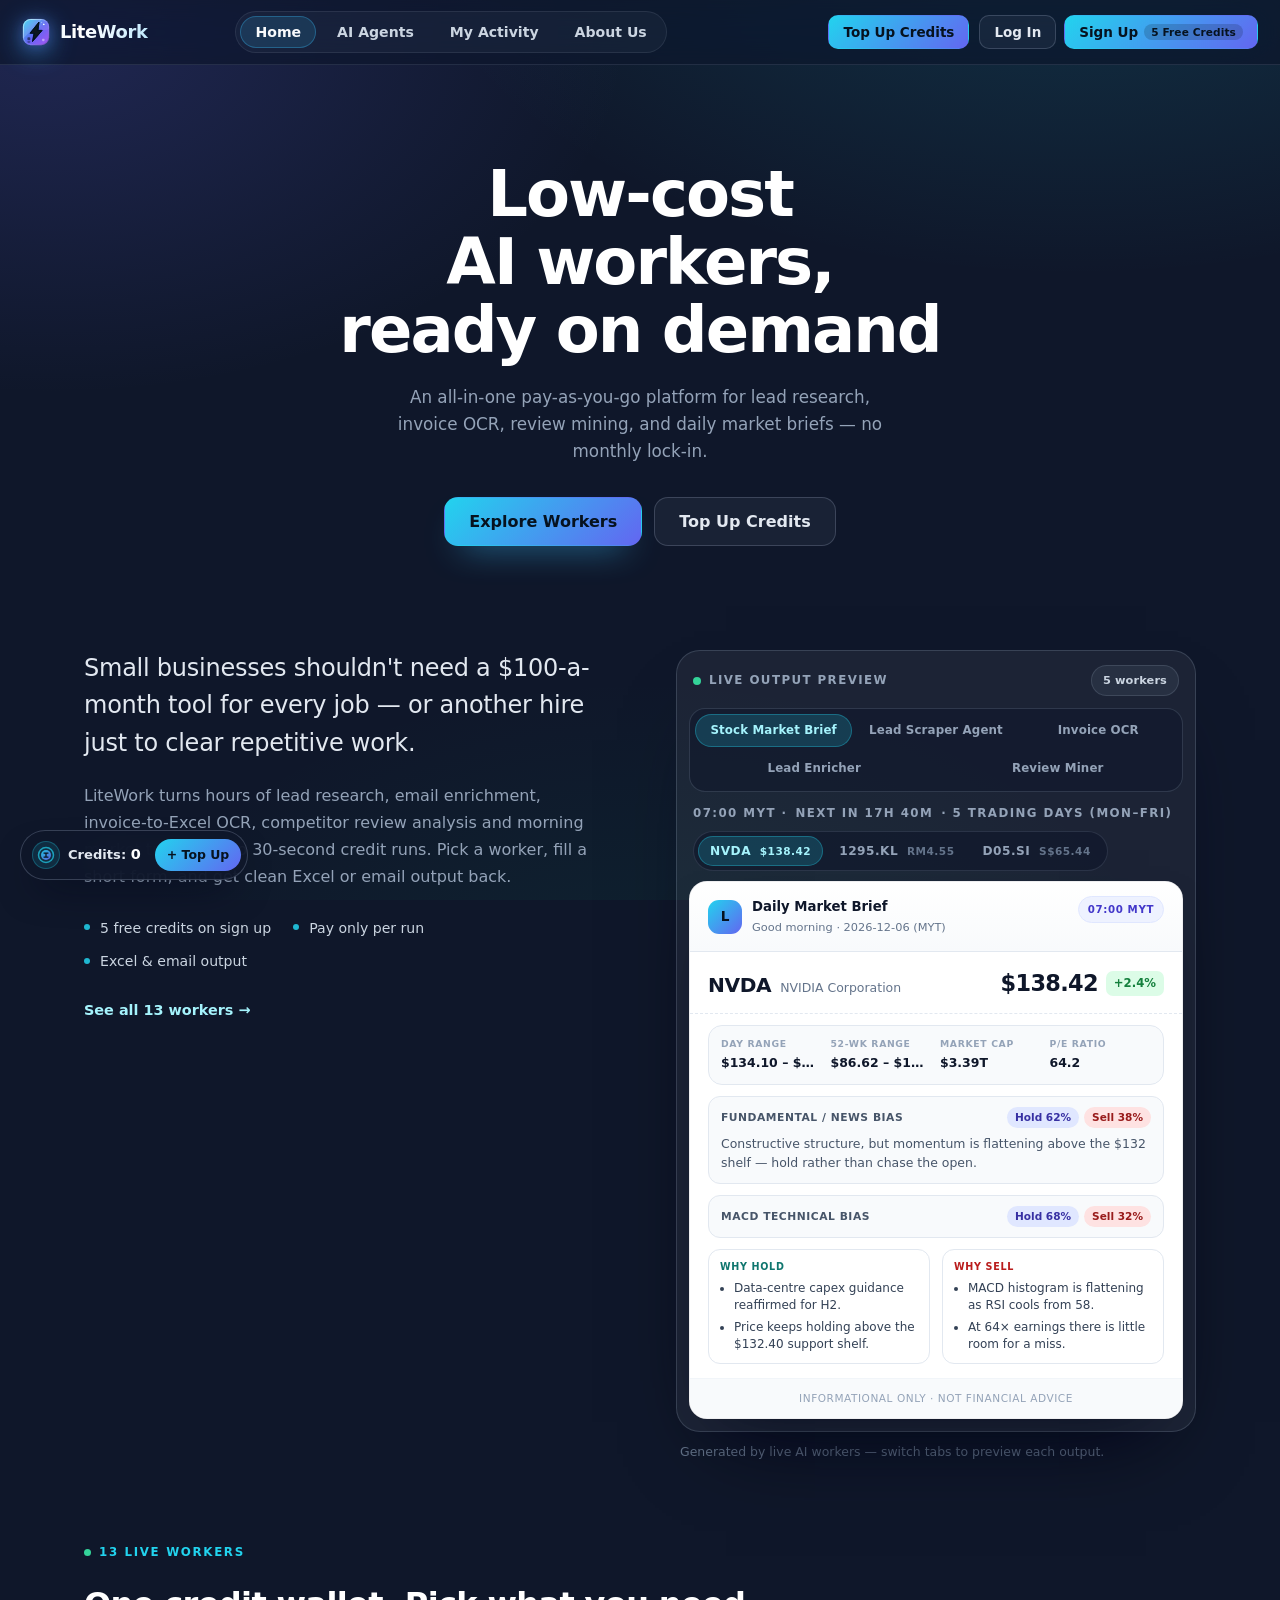
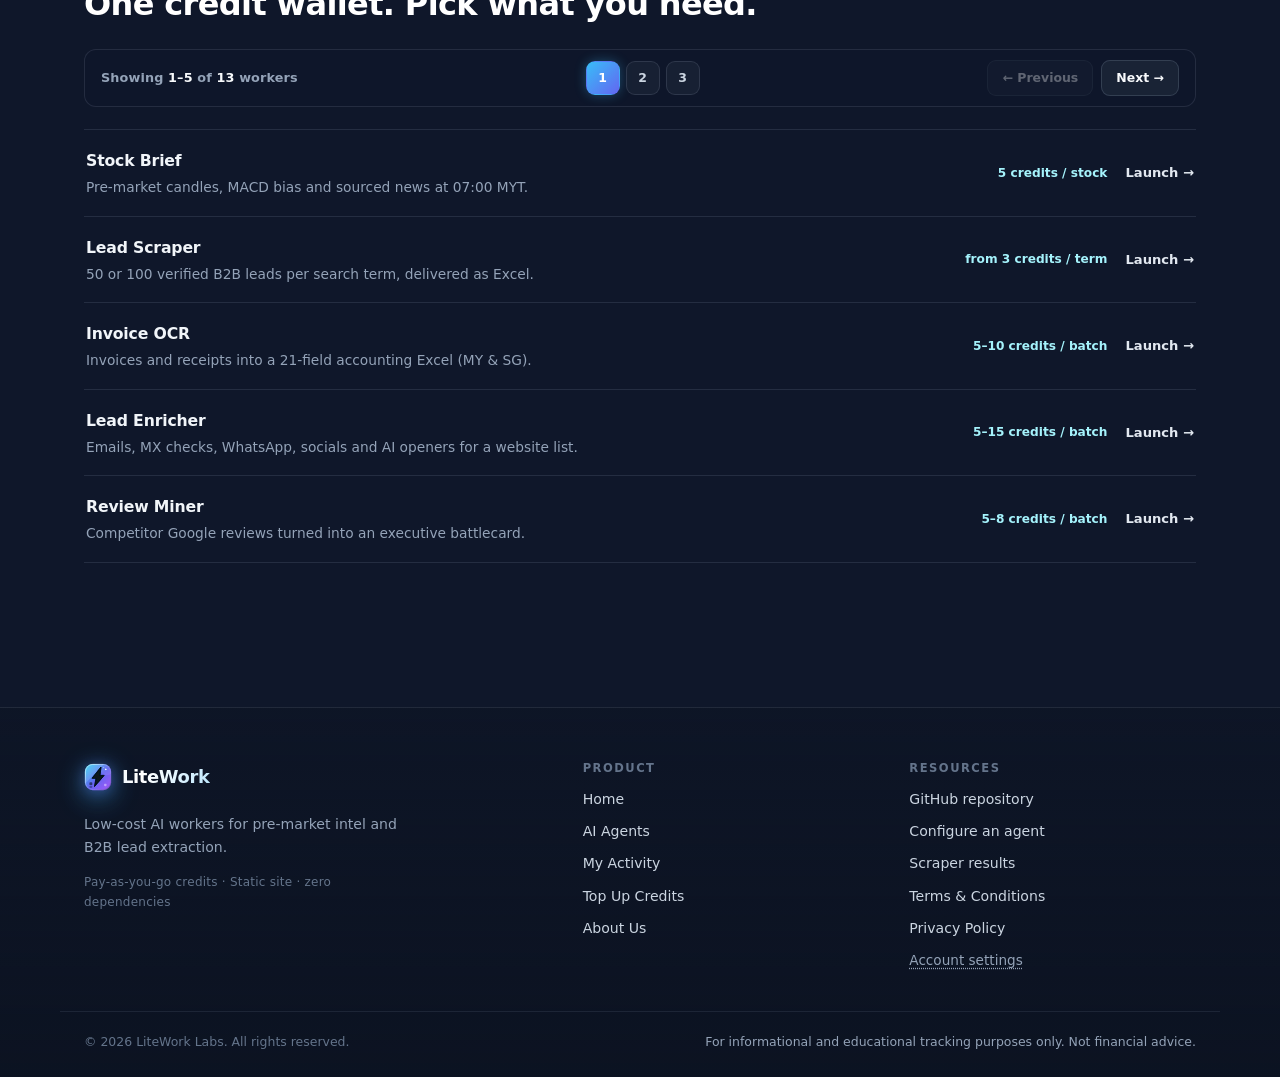
==== commit 14422aff: "Home directory: show all 13 workers across 3 dynamic pages (v67)" ====
--- a/index.html
+++ b/index.html
@@ -9,7 +9,7 @@
   <meta property="og:title" content="LiteWork — Your Low-Cost AI Workforce" />
   <meta property="og:description" content="Five live AI workers: a 07:00 MYT stock brief, a B2B Excel lead scraper, an Invoice OCR agent, a Website & Email Lead Enricher and a Competitor Review Miner. Pay as you go with credits." />
   <meta property="og:type" content="website" />
-  <link rel="stylesheet" href="styles.css?v=66" />
+  <link rel="stylesheet" href="styles.css?v=67" />
   <link rel="icon" href="data:image/svg+xml,%3Csvg xmlns='http://www.w3.org/2000/svg' viewBox='0 0 32 32'%3E%3Cdefs%3E%3ClinearGradient id='g' x1='0' y1='0' x2='1' y2='1'%3E%3Cstop offset='0' stop-color='%2322D3EE'/%3E%3Cstop offset='0.52' stop-color='%236366F1'/%3E%3Cstop offset='1' stop-color='%23A855F7'/%3E%3C/linearGradient%3E%3C/defs%3E%3Crect x='1' y='1' width='30' height='30' rx='9' fill='url(%23g)'/%3E%3Cpath d='M19.4 4.6 9.2 17.4h4.55L12 26.9 23 14.2h-4.7z' fill='%2307131F'/%3E%3Ccircle cx='24.9' cy='7.4' r='1.05' fill='%23E0F2FE'/%3E%3C/svg%3E" />
 </head>
 <body>
@@ -504,7 +504,7 @@
                 <li>Pay only per run</li>
                 <li>Excel & email output</li>
               </ul>
-              <a class="home2-textlink" href="#agents">See all ten workers →</a>
+              <a class="home2-textlink" href="#agents">See all 13 workers →</a>
             </div>
 
             <div class="home2-preview">
@@ -525,7 +525,7 @@
 
             <!-- Top-mounted 5-per-page worker navigation -->
             <nav class="home2-pager" id="home2WorkerPager" aria-label="Worker directory pages">
-              <span class="home2-pager-info" id="home2PagerInfo" aria-live="polite">Showing <strong>1–5</strong> of <strong>10</strong> workers</span>
+              <span class="home2-pager-info" id="home2PagerInfo" aria-live="polite">Showing <strong>1–5</strong> of <strong>13</strong> workers</span>
               <div class="home2-pager-nums" id="home2PagerNums"></div>
               <div class="home2-pager-actions">
                 <button type="button" class="home2-pager-btn" id="home2PagerPrev" aria-label="Previous page" disabled aria-disabled="true">← Previous</button>
@@ -612,6 +612,30 @@
                   <span>07:00 MYT email with 24K & 916 gold prices per gram plus the news behind the move.</span>
                 </div>
                 <span class="home2-cost">5–15 credits · 7–30 days</span>
+                <a class="home2-launch" href="#agents">Launch →</a>
+              </li>
+              <li>
+                <div class="home2-worker-copy">
+                  <strong>Audio-to-Intel</strong>
+                  <span>Voice notes and meeting recordings turned into a supplier comparison Excel.</span>
+                </div>
+                <span class="home2-cost">5–10 credits · 1–10 files</span>
+                <a class="home2-launch" href="#agents">Launch →</a>
+              </li>
+              <li>
+                <div class="home2-worker-copy">
+                  <strong>Packaging & Shelf QC</strong>
+                  <span>Approved artwork vs supplier proof and shelf photos — pass rate, defects and actions.</span>
+                </div>
+                <span class="home2-cost">5–8 credits / audit</span>
+                <a class="home2-launch" href="#agents">Launch →</a>
+              </li>
+              <li>
+                <div class="home2-worker-copy">
+                  <strong>Shopee Price Radar (MY & SG)</strong>
+                  <span>Effective Shopee prices after public vouchers, checked daily — real drops only.</span>
+                </div>
+                <span class="home2-cost">5–10 credits / 30 days</span>
                 <a class="home2-launch" href="#agents">Launch →</a>
               </li>
             </ul>
@@ -3377,13 +3401,13 @@
 
   <div class="toast-root" id="toastRoot" role="status" aria-live="polite"></div>
 
-  <script defer src="config.js?v=66"></script>
-  <script defer src="app.js?v=66"></script>
-  <script defer src="workers/dividend-radar.js?v=66"></script>
-  <script defer src="workers/gold-tracker.js?v=66"></script>
-  <script defer src="workers/audio-intel.js?v=66"></script>
-  <script defer src="workers/packaging-qc.js?v=66"></script>
-  <script defer src="workers/shopee-radar.js?v=66"></script>
-  <script defer src="workers/activity-filter.js?v=66"></script>
+  <script defer src="config.js?v=67"></script>
+  <script defer src="app.js?v=67"></script>
+  <script defer src="workers/dividend-radar.js?v=67"></script>
+  <script defer src="workers/gold-tracker.js?v=67"></script>
+  <script defer src="workers/audio-intel.js?v=67"></script>
+  <script defer src="workers/packaging-qc.js?v=67"></script>
+  <script defer src="workers/shopee-radar.js?v=67"></script>
+  <script defer src="workers/activity-filter.js?v=67"></script>
 </body>
 </html>
